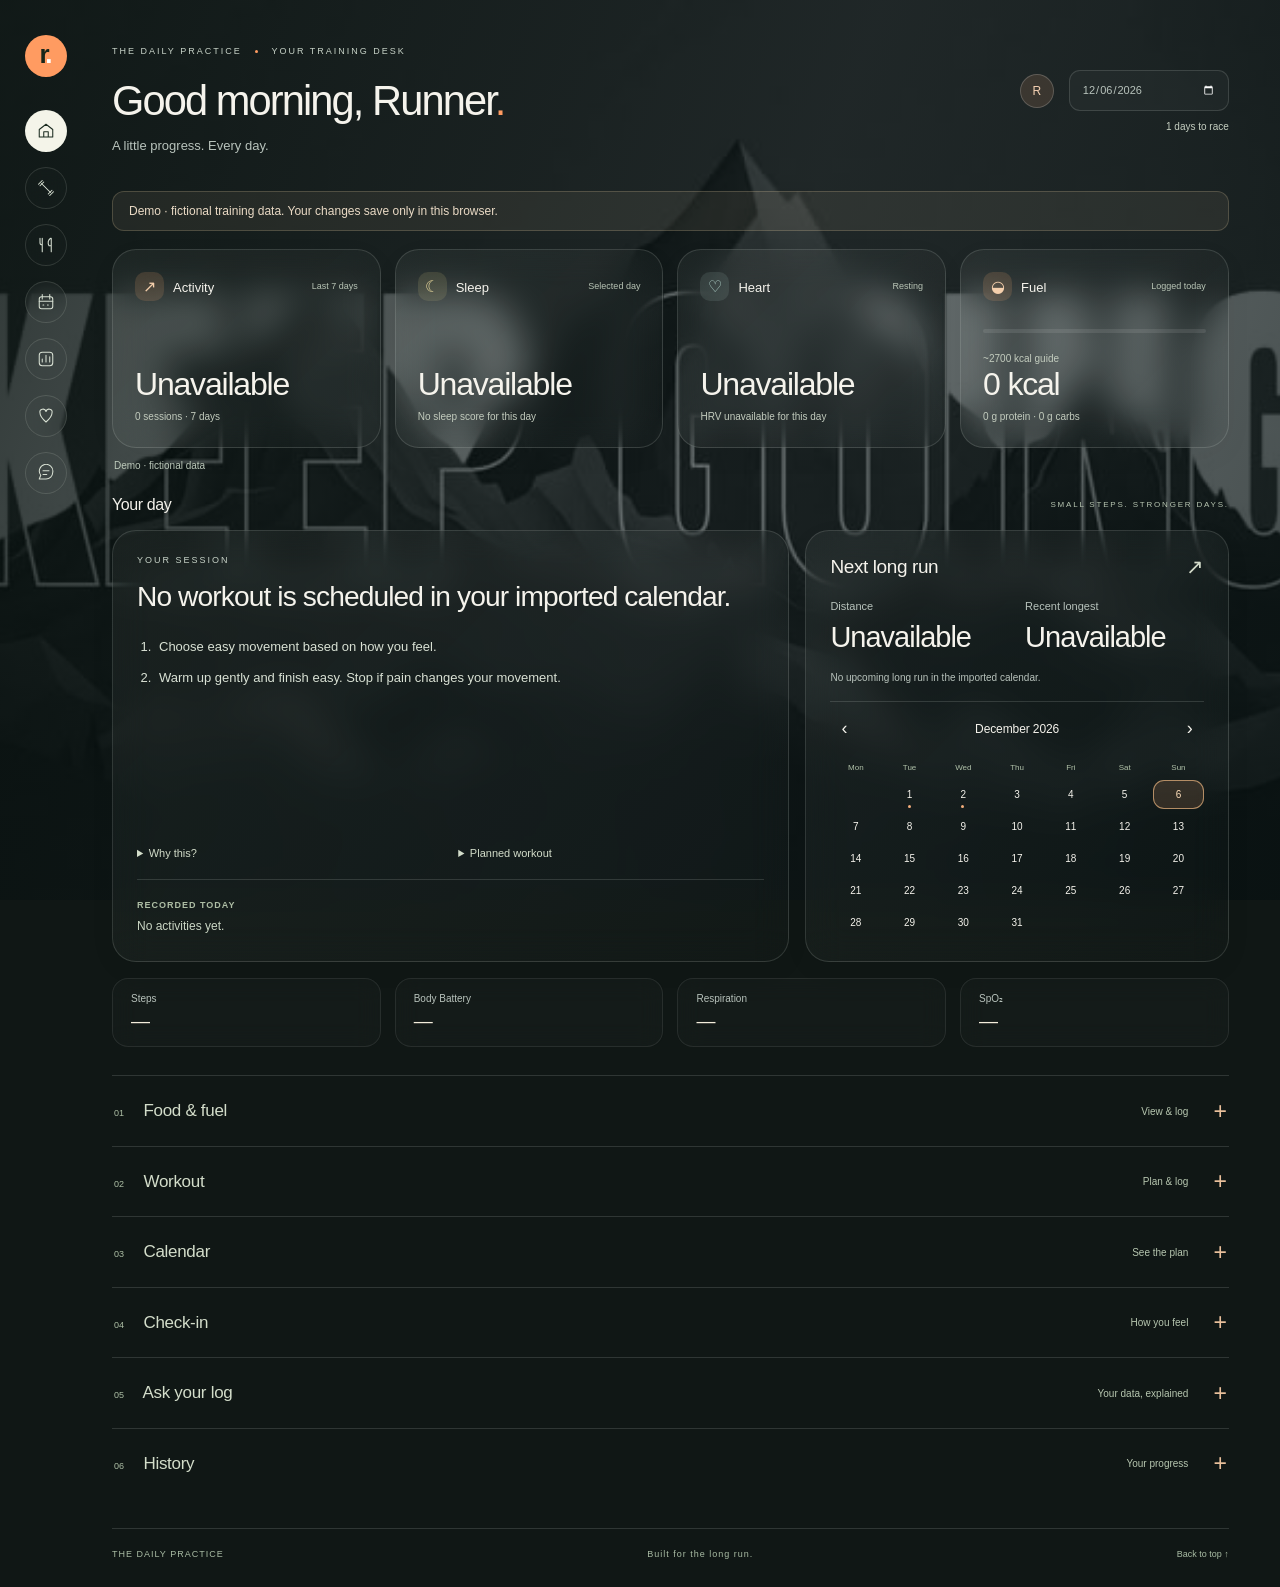
==== site/index.html @ 61046263 "Build a simple training desk with local data and a public demo" ====
<!doctype html><html lang="en"><head><meta charset="utf-8"><meta name="viewport" content="width=device-width,initial-scale=1"><meta name="theme-color" content="#14221d"><title>The Daily Practice · Training desk</title><style>:root{color-scheme:dark;font:14px -apple-system,BlinkMacSystemFont,'Segoe UI',sans-serif;color:#f5f3ec;background:#101715;--muted:#b8c3bc;--line:#ecf6ee24;--accent:#ff9b61;--green:#b2c8ab;--glass:#c7d6cb0c}*{box-sizing:border-box}html{scroll-behavior:smooth;scroll-padding-top:30px}body{margin:0;isolation:isolate}body:before{content:'';position:fixed;inset:0;z-index:-1;background:linear-gradient(110deg,#081210d9,#0d191a9c 55%,#071212c2),url('[data-uri]') center/cover no-repeat;pointer-events:none}main{max-width:none;min-height:100vh;padding:0 clamp(22px,4vw,72px) 28px 112px}h1,h2,h3,p{margin-top:0}h1,h2,h3{font-weight:500}h1{font-size:clamp(28px,3.25vw,48px);letter-spacing:-1.9px;margin-bottom:12px;line-height:1.1}h1 span,.history-heading h2 span{color:var(--accent)}h2{font-size:19px;letter-spacing:-.4px;margin-bottom:20px}h3{font-size:14px;letter-spacing:-.1px;margin-bottom:14px}p{line-height:1.6}a{color:inherit;text-decoration:none}button,input,select,textarea{font:inherit;color:inherit;border:1px solid var(--line);background:#d9e3df09;border-radius:11px;padding:11px 12px}button{cursor:pointer;transition:background .15s,border .15s;white-space:nowrap}button:hover{background:#ffffff16;border-color:#ffffff50}button:disabled{opacity:.5;cursor:default}input,select,textarea{width:100%;min-width:0;margin-top:7px}input[type=date]{min-width:142px}select option{background:#25302c}textarea{resize:vertical;min-height:70px}label{display:block;font-size:11px;color:var(--muted);line-height:1.35}input:focus-visible,button:focus-visible,select:focus-visible,textarea:focus-visible,a:focus-visible,summary:focus-visible{outline:2px solid var(--accent);outline-offset:4px}input[type=checkbox]{width:16px;margin:0;accent-color:var(--accent)}.primary{background:var(--accent);border-color:var(--accent);color:#202820;font-size:12px;font-weight:600}.primary:hover{background:#ffb17e;border-color:#ffb17e}.kicker{font-size:9px;letter-spacing:2px;color:#c7d2c7}.tiny-dot{display:inline-block;width:3px;height:3px;background:var(--accent);vertical-align:middle;margin:0 9px;border-radius:50%}.note,.muted,.source-note,.inline-note,.empty-lines{font-size:12px;color:var(--muted);line-height:1.65}.source-note,.form-hint{font-size:10px}.label{font-size:11px;color:var(--muted)}.badge{display:inline-block;border:1px solid var(--line);font-size:9px;border-radius:20px;padding:3px 8px;margin-left:7px;color:#c5d0c4}.quiet-icon{color:#d3dbca;font-size:21px;font-weight:300}.panel-head{display:flex;align-items:center;justify-content:space-between;gap:20px;margin-bottom:18px}.panel-head h2{margin:0}.deskhead{display:flex;justify-content:space-between;gap:32px;padding:46px 0 34px;align-items:center}.deskhead h1{margin-top:22px}.deskhead p{font-size:13px;color:var(--muted);margin-bottom:0}.day-controls{display:grid;grid-template-columns:34px 160px;gap:10px 15px;align-items:center}.profile-dot{display:grid;place-items:center;width:34px;height:34px;border:1px solid #ffffff30;border-radius:50%;background:#ffad7722;font-size:12px;color:#f4d0b2}.day-controls label{font-size:0}.day-controls input{margin:0;background:#ffffff07;font-size:11px}.race-tag{grid-column:1/-1;text-align:right;font-size:10px;color:#c5cec0}.desk-nav{position:fixed;left:20px;top:35px;width:52px;display:flex;flex-direction:column;align-items:center;gap:15px;z-index:5}.desk-nav>a{position:relative;display:grid;place-items:center;width:42px;height:42px;border:1px solid #ecf2e822;border-radius:50%;color:#d8e0d3;background:#ffffff03;backdrop-filter:blur(12px)}.desk-nav svg{width:18px;height:18px;fill:none;stroke:currentColor;stroke-width:1.4;stroke-linecap:round;stroke-linejoin:round}.desk-nav .brand{font-size:26px;font-weight:650;border:0;background:var(--accent);color:#17261a;margin-bottom:18px;letter-spacing:-3px;padding-right:3px;display:block;text-align:center;line-height:39px}.brand span{color:#17261a}.desk-nav>a.active,.desk-nav>a:hover{background:#f4f4e9;color:#1b2b20}.desk-nav>a>span{display:none;position:absolute;left:54px;background:#28392f;padding:8px 12px;border:1px solid var(--line);border-radius:8px;white-space:nowrap;color:white;font-size:11px;letter-spacing:0}.desk-nav>a:hover>span,.desk-nav>a:focus-visible>span{display:block}.desk-nav .brand span{display:inline;position:static;padding:0;border:0;background:none;font-size:inherit;letter-spacing:inherit}.panel,.card,.overview-card{border:1px solid var(--line);background:linear-gradient(135deg,#dce7dc0e,#d2e4d703);border-radius:24px;padding:24px;backdrop-filter:blur(18px);min-width:0;box-shadow:0 8px 32px #00000008}.overview{display:grid;grid-template-columns:repeat(4,minmax(0,1fr));gap:14px}.overview-card{min-height:191px;display:flex;flex-direction:column;padding:22px}.overview-top{display:flex;align-items:center;justify-content:space-between;gap:8px}.overview-top strong{font-weight:500;font-size:13px}.overview-top small{font-size:9px;color:#b8c4b5}.overview-icon{display:inline-grid;place-items:center;width:29px;height:29px;margin-right:9px;border-radius:10px;color:#f5cfac;background:#ffaf7526;font-size:16px}.overview-card:nth-child(2) .overview-icon{background:#d8c98625;color:#e9d99d}.overview-card:nth-child(3) .overview-icon{background:#abc9c322;color:#b7dad2}.spark{display:block;width:100%;height:30px;margin:15px 0 8px}.spark line{stroke:#ffffff10}.spark path{stroke:var(--accent);stroke-width:2;fill:none}.overview-card:nth-child(2) .spark path{stroke:#e4ce8f}.overview-card:nth-child(3) .spark path{stroke:#bdd4ba}.overview-value{font-size:32px;font-weight:400;letter-spacing:-1.2px;margin-top:auto}.overview-note{font-size:10px;color:#c3ccbe;margin-top:6px;line-height:1.55}.fuel-line{height:4px;margin:28px 0 12px;border-radius:5px;background:#ffffff18;overflow:hidden}.fuel-line span{display:block;height:100%;max-width:100%;background:var(--accent)}.statusline{font-size:10px;color:#bdcabb;padding:12px 2px 8px;min-height:32px}.mode-banner{padding:12px 16px;background:#f3d6ac13;border:1px solid #f3d6ac33;border-radius:12px;margin-bottom:18px;font-size:12px;color:#eadac5}.section-heading{display:flex;align-items:center;justify-content:space-between;gap:20px;margin:16px 0}.section-heading h2{margin:0;font-size:16px}.section-heading>span{font-size:8px;letter-spacing:1.8px;color:#b7c5b1}.todaycols{display:grid;grid-template-columns:minmax(0,1.6fr) minmax(290px,1fr);gap:16px}.advice-panel{display:flex;flex-direction:column}.advice{font-size:clamp(23px,2.2vw,33px);letter-spacing:-.9px;line-height:1.2;margin:15px 0}.advice-panel ol{padding-left:18px;font-size:13px;line-height:1.8;color:#d9e1d4;margin:0 0 16px}.advice-panel li{padding-left:4px;margin:7px 0}.advice-links{display:flex;flex-wrap:wrap;gap:15px;margin-top:auto;padding-top:5px}.advice-links details{flex:1;min-width:170px}.evidence{border-left:2px solid #d5b59460;padding-left:13px;color:#c2d0c2;font-size:12px;line-height:1.7;margin:12px 0}.recorded-session{border-top:1px solid var(--line);padding-top:14px;margin-top:18px;font-size:12px;line-height:1.8;color:#cbd7c5}.recorded-session strong{font-size:9px;letter-spacing:1px;text-transform:uppercase;color:#aebea5}.checkgrid{display:grid;grid-template-columns:1fr 1fr;gap:16px}.checkgrid .metric{font-size:29px;margin:8px 0}.metric{font-size:32px;font-weight:400;letter-spacing:-1px;line-height:1.15;margin:16px 0 9px}.calendar-panel #recoveryDate{font-size:10px;margin:8px 0 15px}.mini-calendar{border-top:1px solid var(--line);padding-top:12px}.cal-month{display:flex;align-items:center;justify-content:space-between;gap:15px;margin-bottom:15px}.cal-month h2,.cal-month h3{margin:0}.cal-month button{padding:3px 10px;font-size:18px;border-color:transparent;background:none}.monthgrid{display:grid;grid-template-columns:repeat(7,minmax(0,1fr));gap:5px}.calendarlabel{text-align:center;color:#b0c1a9;font-size:9px;padding:5px 0}.daycell{min-height:72px;padding:8px 5px;font-size:12px;text-align:left;border-radius:11px;background:#ffffff03;border-color:#ffffff10;white-space:normal;position:relative}.daycell small{display:block;font-size:9px;color:#bbc9b4;margin-top:7px}.daycell.hasrun:after{content:'';position:absolute;bottom:4px;left:calc(50% - 2px);width:4px;height:4px;border-radius:50%;background:#f4ae7c}.daycell.active{background:#ffaf7525;border-color:#f5bd85aa;color:#ffe0bc}.mini-calendar .monthgrid{gap:3px}.mini-calendar .daycell{min-height:29px;font-size:10px;padding:6px 2px;text-align:center;border:0;background:transparent}.mini-calendar .daycell.active{border:1px solid #f5bd85aa;background:#ffaf7525;padding:5px 1px}.mini-calendar .daycell small{display:none}.mini-calendar .daycell.hasrun:after{bottom:1px;width:3px;height:3px}.mini-calendar h3{font-size:12px}.mini-calendar .calendarlabel{font-size:8px}.signal-strip{display:grid;grid-template-columns:repeat(4,minmax(0,1fr));gap:14px;margin:16px 0 28px}.signal-item{border:1px solid #ffffff15;border-radius:16px;padding:14px 18px;background:#dce9d605;backdrop-filter:blur(12px);font-size:10px;color:var(--muted)}.signal-item strong{display:block;font-size:19px;font-weight:400;letter-spacing:-.3px;margin-top:6px;color:#f4eddc}.workspace-drawer{margin-top:0;border-top:1px solid var(--line);scroll-margin-top:20px}.workspace-drawer>summary{display:flex;align-items:center;justify-content:space-between;gap:20px;list-style:none;padding:22px 2px;font-size:17px;letter-spacing:-.3px}.workspace-drawer>summary::-webkit-details-marker{display:none}.workspace-drawer>summary small{font-size:9px;color:#aec0a6;margin-right:15px;letter-spacing:0}.drawer-action{font-size:10px;color:#b7c7b0;letter-spacing:0;display:flex;align-items:center;gap:25px}.drawer-action b{font-weight:300;font-size:23px;line-height:1;color:#e9c09b}.workspace-drawer[open]>summary .drawer-action b{font-size:0}.workspace-drawer[open]>summary .drawer-action b:after{content:'−';font-size:23px}.columns{display:grid;grid-template-columns:1fr 1fr;gap:16px;margin:0 0 24px}.formgrid{display:grid;grid-template-columns:repeat(3,minmax(0,1fr));gap:15px}.wide{grid-column:1/-1}.form-hint{margin:0}.checkbox-label{display:flex;align-items:center;gap:10px;font-size:12px}.meal-totals{display:flex;gap:30px;margin:0 0 20px}.meal-totals strong{display:block;font-size:26px;font-weight:400;letter-spacing:-.6px;margin-top:8px;color:#f3d5b6}.inline-note{font-size:11px;padding:12px 0;border-bottom:1px solid var(--line);margin-bottom:14px}.meal-group-label{font-size:10px;letter-spacing:1px;text-transform:uppercase;color:#cfb693;margin:22px 0 4px}.record{padding:13px 0;border-bottom:1px solid #ffffff12;line-height:1.65;font-size:12px}.record strong{font-weight:500}.record .muted{font-size:11px}.record .mini{opacity:.7}.record:hover .mini{opacity:1}.mini{font-size:10px;padding:4px 8px;margin-top:5px;margin-right:5px;background:transparent;border-color:#ffffff20}.record p{margin:5px 0 0}.timer-row{display:flex;align-items:center;gap:8px;margin-bottom:22px}.timer{font-variant-numeric:tabular-nums;font-size:33px;letter-spacing:-.6px;margin-right:auto}.timer-row button{font-size:11px;padding:8px 12px}.ask-form{display:flex;gap:14px;align-items:end}.ask-form label{flex:1}.answer{font-size:13px;line-height:1.8;color:#d9e3d4;white-space:pre-line;margin:20px 0;padding:18px 0;border-top:1px solid var(--line)}details{margin:16px 0 0}summary{cursor:pointer;font-size:11px;line-height:1.5;color:#d3ddca}.empty-lines{padding:14px 0}.history-heading{display:flex;justify-content:space-between;align-items:end;margin:5px 0 20px}.history-heading h2{font-size:40px;letter-spacing:-1.4px;margin:12px 0}.history-heading .note{font-size:10px}.notice{font-size:10px;color:#c7cfbd;margin:0 0 12px!important}.filters{display:flex;flex-wrap:wrap;gap:14px;align-items:end;margin:15px 0 20px}.filters label{width:148px}.filters #sport{min-width:150px}.filters button{font-size:11px}.filter-shortcuts{display:flex;gap:5px;margin-left:auto;align-self:end}.filter-shortcuts button{font-size:10px;padding:10px 12px}.filter-shortcuts button.active{background:#f0e7cd1e;border-color:#e0d4b9aa}.grid{display:grid;grid-template-columns:repeat(4,minmax(0,1fr));gap:14px;margin:0 0 16px}.card{padding:22px}.card .muted{font-size:10px}.grid[aria-label="Training totals"] .label{font-size:9px;letter-spacing:1.5px;text-transform:uppercase}.grid[aria-label="Training totals"] .metric{font-size:36px}.records-grid{margin:18px 0 28px}.records-grid .metric{font-size:29px;color:#f1d4b5}.records-grid .label{font-size:10px}.monthly-panel{padding:27px;margin:16px 0}.monthly-panel .panel-head{margin-bottom:0}.monthly-visual{position:relative;display:flex;align-items:flex-end;gap:clamp(5px,2vw,24px);height:230px;padding:18px 24px 30px 48px;border-bottom:1px solid #ffffff25;background:repeating-linear-gradient(to top,transparent 0,transparent 49px,#ffffff0a 49px,#ffffff0a 50px);overflow-x:auto}.month-column{height:100%;position:relative;display:flex;flex:1;min-width:25px;flex-direction:column;align-items:center;justify-content:flex-end}.month-stack{width:70%;max-width:92px;min-width:18px;display:flex;flex-direction:column;justify-content:flex-end;overflow:hidden;border-radius:4px 4px 0 0;opacity:.93}.month-stack span{display:block;flex-shrink:0}.month-hours{font-size:10px;margin-bottom:8px;color:#e0e6d6}.month-name{position:absolute;bottom:-21px;color:#c0ccb4;font-size:10px}.legend{display:flex;gap:18px;flex-wrap:wrap;font-size:10px;color:#d4deca;margin:22px 0 12px}.swatch{display:inline-block;width:7px;height:7px;border-radius:2px;margin-right:6px}.monthlybar{height:7px;display:flex;min-width:90px;border-radius:3px;overflow:hidden;background:#ffffff10}.section{margin:28px 0 15px;font-size:17px}.recovery{display:grid;grid-template-columns:repeat(3,minmax(0,1fr));gap:14px}.recovery h3{font-size:12px}.recovery h3:before{content:'';display:inline-block;width:5px;height:5px;border-radius:50%;background:#f7bb8d;margin-right:8px;vertical-align:middle}.chart{width:100%;height:150px;display:block}.chart line{stroke:#e2b88d}.chart circle{fill:#efc6a1}.chart text{fill:#b3c1aa}.ticks{display:flex;justify-content:space-between;color:#afbea5;font-size:9px;gap:10px}.recovery .note{font-size:10px;margin:14px 0 0}.trend-value{font-size:27px;font-weight:400;letter-spacing:-.5px;margin-bottom:3px;color:#f3e4d0}.load-value{font-size:27px;letter-spacing:-.5px;margin-bottom:5px;color:#f2d1ae}.load-card{grid-column:span 2}.load-card .chart{height:170px}.scroll{overflow:auto;max-height:440px;scrollbar-color:#a7bda33c transparent}table{border-collapse:collapse;width:100%;white-space:nowrap;font-size:11px;font-variant-numeric:tabular-nums}th,td{text-align:left;border-bottom:1px solid #ffffff14;padding:14px 12px;color:#dce5d6}th{position:sticky;top:0;background:#26382bdd;backdrop-filter:blur(14px);color:#aebbab;font-size:10px;font-weight:400}td.num{text-align:right}.empty{padding:32px 8px;color:#c0ceba;font-size:11px}.table-details{border:1px solid var(--line);border-radius:18px;padding:16px 20px;margin:16px 0;background:#ffffff03;backdrop-filter:blur(12px)}.table-details>summary{font-size:13px}.table-details .scroll{margin-top:15px}.method-note,.method-note footer{font-size:10px;color:var(--muted);line-height:1.8}.availability-grid{display:grid;grid-template-columns:repeat(3,minmax(0,1fr));gap:8px;margin-top:15px}.availability-grid>div{padding:12px;border:1px solid #ffffff12;border-radius:10px;color:var(--muted);font-size:10px}.availability-grid strong{display:block;color:#e0e6d8;font-weight:400;margin-top:4px}.desk-footer{display:flex;justify-content:space-between;align-items:center;gap:20px;margin-top:30px;padding-top:20px;border-top:1px solid var(--line);font-size:9px;letter-spacing:1px;color:#a9bca4}.desk-footer a{letter-spacing:0}.page-note{font-size:10px;color:var(--muted);margin:14px 0}.progress{height:5px;background:#ffffff15;border-radius:5px;overflow:hidden}.progress span{display:block;background:var(--accent);height:100%}
@media(min-width:1700px){main{padding-left:140px;padding-right:5vw}.desk-nav{left:36px}.overview-card{min-height:210px}.deskhead{padding-top:54px;padding-bottom:40px}}
@media(max-width:1100px){main{padding:0 24px 28px 90px}.desk-nav{left:12px}.deskhead{padding-top:34px}.overview{gap:10px}.overview-card{padding:17px;min-height:180px}.overview-value{font-size:28px}.overview-icon{margin-right:5px;width:25px;height:25px}.overview-top small{font-size:8px}.todaycols{grid-template-columns:minmax(0,1.3fr) minmax(280px,1fr)}.panel{padding:22px}.grid[aria-label="Training totals"] .metric{font-size:29px}.filter-shortcuts{margin-left:0}.recovery{grid-template-columns:repeat(2,minmax(0,1fr))}.load-card{grid-column:span 2}}
@media(max-width:760px){main{padding:0 18px 100px}.deskhead{padding:30px 0 26px;gap:15px}.deskhead h1{font-size:31px;max-width:350px;letter-spacing:-1px}.kicker{font-size:8px;letter-spacing:1.2px}.day-controls{grid-template-columns:145px;gap:8px}.profile-dot{display:none}.race-tag{font-size:9px}.desk-nav{left:12px;right:12px;bottom:12px;top:auto;width:auto;flex-direction:row;gap:4px;justify-content:space-around;padding:9px;border-radius:24px;border:1px solid #ffffff35;background:#1f3329e6;backdrop-filter:blur(24px)}.desk-nav .brand{display:none}.desk-nav>a{width:35px;height:35px;border:0;background:transparent}.desk-nav svg{width:17px;height:17px}.desk-nav>a>span{display:none!important}.overview{grid-template-columns:repeat(2,minmax(0,1fr))}.overview-card{min-height:175px}.todaycols{grid-template-columns:1fr}.signal-strip{grid-template-columns:repeat(2,minmax(0,1fr));gap:9px;margin-bottom:22px}.signal-item{padding:12px 15px}.columns{grid-template-columns:1fr}.section-heading>span{display:none}.advice{font-size:27px}.calendar-panel .mini-calendar{max-width:420px;margin:auto}.mini-calendar .daycell{min-height:33px}.workspace-drawer>summary{font-size:16px}.drawer-action{font-size:9px;gap:12px}.formgrid{grid-template-columns:repeat(2,minmax(0,1fr))}.grid{grid-template-columns:repeat(2,minmax(0,1fr));gap:10px}.card{padding:19px}.filters{gap:9px}.filters label{width:calc(50% - 5px)}.filters button{flex:1}.filter-shortcuts{width:100%;gap:6px}.monthly-panel{padding:20px 15px}.monthly-visual{padding-left:8px;padding-right:8px;height:215px;gap:8px}.month-hours{font-size:9px}.recovery{grid-template-columns:1fr 1fr;gap:10px}.recovery .panel{padding:18px}.recovery .chart{height:135px}.history-heading h2{font-size:34px}.load-card .chart{height:160px}.availability-grid{grid-template-columns:repeat(2,minmax(0,1fr))}.desk-footer{font-size:8px;gap:10px;letter-spacing:.8px}.advice-links{display:block}.ask-form{gap:8px}.ask-form input{font-size:12px}.meal-totals{gap:22px}.meal-totals strong{font-size:25px}}
@media(max-width:440px){.deskhead{display:block}.day-controls{display:flex;align-items:center;margin-top:20px;gap:15px}.day-controls label{width:145px}.race-tag{text-align:left}.deskhead h1{max-width:none;font-size:32px}.overview-note{font-size:9px}.overview-top strong{font-size:12px}.overview-value{font-size:27px}.overview-icon{width:24px;height:24px;font-size:14px}.panel{padding:20px}.metric{font-size:27px}.grid[aria-label="Training totals"] .metric{font-size:28px}.records-grid .metric{font-size:25px}.recovery{grid-template-columns:1fr}.load-card{grid-column:auto}.drawer-action{font-size:0}.drawer-action b{font-size:23px}.section-heading h2{font-size:16px}.desk-footer>span:nth-child(2){display:none}}
@media(prefers-reduced-motion:reduce){html{scroll-behavior:auto}button{transition:none}}
</style></head><body><main>
<nav class="desk-nav" aria-label="Training desk">
  <a class="brand" href="#top" aria-label="Training desk home">r<span>.</span></a>
  <a href="#today" class="active" title="Today" aria-label="Today"><svg viewBox="0 0 24 24"><path d="m3 10 9-7 9 7v10H3zM9 20v-7h6v7"/></svg><span>Today</span></a>
  <a href="#workout" title="Workout" aria-label="Workout"><svg viewBox="0 0 24 24"><path d="m4 9 5-5m6 16 5-5M2 7l5-5m10 20 5-5M6 6l12 12"/></svg><span>Workout</span></a>
  <a href="#food" title="Food" aria-label="Food"><svg viewBox="0 0 24 24"><path d="M4 3v6q0 3 3 3V3m0 9v9M18 3q-5 4-2 10h3V3m0 10v8"/></svg><span>Food</span></a>
  <a href="#calendar" title="Calendar" aria-label="Calendar"><svg viewBox="0 0 24 24"><rect x="3" y="5" width="18" height="16" rx="3"/><path d="M7 2v6m10-6v6M3 11h18m-13 5h1m5 0h1"/></svg><span>Calendar</span></a>
  <a href="#history" title="History" aria-label="History"><svg viewBox="0 0 24 24"><rect x="3" y="3" width="18" height="18" rx="4"/><path d="M7 16v-4m5 4V7m5 9v-7"/></svg><span>History</span></a>
  <a href="#checkin" title="Check-in" aria-label="Check-in"><svg viewBox="0 0 24 24"><path d="M20 8c0 5-8 12-8 12S4 13 4 8a4 4 0 0 1 8-2 4 4 0 0 1 8 2Z"/></svg><span>Check-in</span></a>
  <a href="#ask" title="Ask your log" aria-label="Ask your log"><svg viewBox="0 0 24 24"><path d="M21 11a9 9 0 0 1-9 9H3l2-5a9 9 0 1 1 16-4ZM8 9h8m-8 5h5"/></svg><span>Ask your log</span></a>
</nav>
<header class="deskhead" id="top">
  <div><div class="kicker">THE DAILY PRACTICE <span class="tiny-dot"></span> YOUR TRAINING DESK</div><h1 id="greeting">Your daily practice<span>.</span></h1><p>A little progress. Every day.</p></div>
  <div class="day-controls"><span class="profile-dot" aria-hidden="true">R</span><label>Date<input type="date" id="coachDate"></label><span id="coachNotice" class="race-tag"></span></div>
</header>
<div class="mode-banner" id="modeBanner" hidden></div>
<section class="overview" id="overview" aria-label="Your day at a glance"></section>
<div id="connection" class="statusline" role="status"></div>
<div class="section-heading"><h2>Your day</h2><span>SMALL STEPS. STRONGER DAYS.</span></div>
<section class="todaycols" id="today">
  <article class="panel advice-panel"><div class="kicker">YOUR SESSION</div><h2 id="adviceTitle" class="advice"></h2><div id="adviceBody"></div><div class="advice-links"><details><summary>Why this?</summary><div id="adviceReasons" class="evidence"></div></details><details class="workout-detail"><summary>Planned workout</summary><div id="originalWorkout" class="note"></div></details></div><div id="todayActivity" class="recorded-session"></div></article>
  <article class="panel calendar-panel"><div class="panel-head"><h2>Next long run</h2><span class="quiet-icon">↗</span></div><div id="todayRecovery" class="checkgrid"></div><p class="note" id="recoveryDate"></p><div class="mini-calendar"><div class="cal-month"><button id="miniMonthPrev" type="button" aria-label="Previous month">‹</button><h3 id="miniMonthTitle"></h3><button id="miniMonthNext" type="button" aria-label="Next month">›</button></div><div id="miniMonthGrid" class="monthgrid"></div></div></article>
</section>
<div id="dailySignals" class="signal-strip" aria-label="Daily health signals"></div>
<details class="workspace-drawer" id="food-drawer"><summary><span><small>01</small> Food & fuel</span><span class="drawer-action">View & log <b>+</b></span></summary>
<section class="columns" id="food"><article class="panel"><div class="panel-head"><h2>On your plate</h2><span class="quiet-icon">◒</span></div><div id="foodTotals" class="meal-totals"></div><div id="nutritionTarget" class="note"></div><div id="mealGuidance" class="inline-note"></div><div id="foodLogs"></div><details><summary>Planned meals</summary><div id="plannedMeals"></div></details><details><summary>About these estimates</summary><p class="note">Food values are estimates. Oil, sauces and recipes change the total. Planned meals count only after you mark them eaten. Targets are starting guides; use recovery and morning weight trends to adjust.</p></details></article>
<article class="panel"><h2>Add food</h2><form id="mealForm" class="formgrid"><label class="wide">Food<select id="foodPreset"><option value="custom">Custom food</option><option value="rice">Cooked rice</option><option value="breast">Chicken breast</option><option value="thigh">Chicken thigh</option><option value="egg">Boiled egg</option><option value="milk">Milk</option><option value="banana">Banana</option><option value="alienergy">Alienergy coconut</option></select></label><label class="wide">Name<input name="food" id="foodName" required maxlength="200" placeholder="What did you eat?"></label><label>Meal<select name="meal"><option>Breakfast</option><option>Lunch</option><option>Dinner</option><option>Snack</option><option>Run fuel</option></select></label><label>Status<select name="status"><option value="eaten">Eaten</option><option value="planned">Planned</option></select></label><label>Amount<input name="quantity" id="foodQuantity" type="number" min="0" step="0.1"></label><label>Unit<input name="unit" id="foodUnit" placeholder="g / ml / piece"></label><label>Calories<input name="kcal" id="foodKcal" required type="number" min="0" step="0.1"></label><label>Protein · g<input name="protein" id="foodProtein" required type="number" min="0" step="0.1"></label><label>Carbs · g<input name="carbs" id="foodCarbs" required type="number" min="0" step="0.1"></label><label class="wide">Notes<textarea name="notes" id="foodNotes" placeholder="Optional"></textarea></label><p class="note wide form-hint">Nutrition values are for the whole portion.</p><button class="primary wide" type="submit">Add to my day ↗</button></form></article></section></details>
<details class="workspace-drawer" id="workout-drawer"><summary><span><small>02</small> Workout</span><span class="drawer-action">Plan & log <b>+</b></span></summary>
<section class="columns" id="workout"><article class="panel"><h2>Your session</h2><div id="workoutSteps"></div><details><summary>Strength library</summary><div id="strengthLibrary"></div><p class="note">Keep 2–3 reps in reserve. Avoid hard leg sets before a long run.</p></details></article><article class="panel"><div class="panel-head"><h2>Workout log</h2><span class="badge">Manual</span></div><div class="timer-row"><div id="timer" class="timer">00:00</div><button id="timerStart" type="button">Start</button><button id="timerStop" type="button">Stop</button><button id="timerReset" type="button">Reset</button></div><form id="workoutForm" class="formgrid"><label class="wide">Exercise<input name="exercise" required placeholder="Push-ups, squats, mobility…" maxlength="200"></label><label>Sets<input name="sets" type="number" min="0" step="1"></label><label>Reps<input name="reps" type="number" min="0" step="1"></label><label>Minutes<input name="minutes" id="workoutMinutes" type="number" min="0" step="0.1"></label><label class="wide">Notes<textarea name="notes" placeholder="How did it feel?"></textarea></label><button class="primary wide" type="submit">Save workout ↗</button></form><div id="workoutLogs"></div><p class="note form-hint">Manual sessions stay separate from Garmin totals.</p></article></section></details>
<details class="workspace-drawer" id="calendar-drawer"><summary><span><small>03</small> Calendar</span><span class="drawer-action">See the plan <b>+</b></span></summary>
<section class="columns" id="calendar"><article class="panel"><div class="cal-month"><button type="button" id="monthPrev" aria-label="Previous month">‹</button><h2 id="monthTitle"></h2><button type="button" id="monthNext" aria-label="Next month">›</button></div><div class="monthgrid" id="monthGrid"></div></article><article class="panel"><h2>Coming up</h2><div id="upcoming"></div><details><summary>Plan sources</summary><p class="note">Your calendar overrides take priority over the workbook. Review future distances against your recent training.</p><div id="sourceList" class="source-note"></div></details></article></section></details>
<details class="workspace-drawer" id="checkin-drawer"><summary><span><small>04</small> Check-in</span><span class="drawer-action">How you feel <b>+</b></span></summary>
<section class="columns" id="checkin"><article class="panel"><h2>How are you?</h2><form id="checkinForm" class="formgrid"><label>Weight · kg<input name="kg" type="number" step="0.01" min="20" max="350"></label><label>Time<select name="timing"><option value="morning">Morning</option><option value="evening">Evening</option></select></label><label>Fatigue · 0–5<input name="fatigue" type="number" min="0" max="5" step="1"></label><label>Soreness · 0–5<input name="soreness" type="number" min="0" max="5" step="1"></label><label class="wide checkbox-label"><input name="pain" type="checkbox">Pain affects my stride or technique</label><label class="wide">Notes<textarea name="notes" placeholder="Energy, appetite, any niggles…"></textarea></label><button type="submit" class="primary wide">Save check-in ↗</button></form></article><article class="panel"><h2>Weight & wellbeing</h2><p class="note">Compare morning weights with morning weights.</p><div id="checkinLogs"></div></article></section></details>
<details class="workspace-drawer" id="ask-drawer"><summary><span><small>05</small> Ask your log</span><span class="drawer-action">Your data, explained <b>+</b></span></summary>
<section id="ask" class="panel"><h2>A little clarity.</h2><form id="askForm" class="ask-form"><label>Your question<input id="question" required placeholder="What should I do today?"></label><button class="primary" type="submit">Ask ↗</button></form><div id="answer" class="answer" aria-live="polite">Ask about your session, food or recovery.</div><p class="note form-hint">Local rules, using your recorded data.</p></section></details>

<details class="workspace-drawer history-drawer" id="history"><summary><span><small>06</small> History</span><span class="drawer-action">Your progress <b>+</b></span></summary><div class="history-heading"><div><div class="kicker">THE BIGGER PICTURE</div><h2>Activities<span>.</span></h2><div id="coverage" class="note"></div></div></div><div id="syncNotice" class="notice" role="status"></div>
<div class="filters"><label>From<input id="from" type="date"></label><label>Through<input id="through" type="date"></label><label>Sport<select id="sport"><option value="all">All sports</option></select></label><div class="filter-shortcuts"><button type="button" data-period="7">7 days</button><button type="button" data-period="28">28 days</button><button type="button" id="reset" class="active">All time</button></div></div>
<section class="grid" aria-label="Training totals"><article class="card"><div class="label">Activities</div><div class="metric" id="sessions"></div><div class="muted" id="periodLabel"></div></article><article class="card"><div class="label">Distance</div><div class="metric" id="totalDistance"></div><div class="muted">All selected sports</div></article><article class="card"><div class="label">Training time</div><div class="metric" id="hours"></div><div class="muted">Timer duration</div></article><article class="card"><div class="label">Climbing</div><div class="metric" id="totalClimb"></div><div class="muted">Elevation gained</div></article></section>
<section class="panel monthly-panel"><div class="panel-head"><h2>Hours per month, by sport</h2><span class="kicker">STACKED</span></div><div id="monthlyVisual" class="monthly-visual" aria-label="Monthly training hours"></div><div id="legend" class="legend"></div><details><summary>Numbers</summary><div class="scroll"><table id="monthly"></table></div></details></section>
<section class="grid records-grid" aria-label="Personal training records"><article class="card"><div class="label">Longest run</div><div class="metric" id="longRun"></div><div class="muted" id="longRunNote"></div></article><article class="card"><div class="label">Longest ride</div><div class="metric" id="longBike"></div><div class="muted" id="longBikeNote"></div></article><article class="card"><div class="label">Longest session</div><div class="metric" id="longTime"></div><div class="muted" id="longTimeNote"></div></article><article class="card"><div class="label">Biggest day</div><div class="metric" id="longDay"></div><div class="muted" id="longDayNote"></div></article></section>
<details class="table-details"><summary>Weekly totals & sport breakdown</summary><div class="signal-strip"><div class="signal-item">Running<strong id="runKm"></strong><span id="runPace"></span></div><div class="signal-item">Cycling<strong id="bikeKm"></strong><span id="bikeSpeed"></span></div></div><div class="scroll"><table><thead><tr><th>Week of</th><th>Hours</th><th>Run km</th><th>Bike km</th><th>Sessions</th></tr></thead><tbody id="weekly"></tbody></table></div></details>
<div class="section-heading"><h2>Recovery & load</h2><span>YOUR RHYTHM, OVER TIME</span></div>
<div class="recovery">
<section class="panel load-card"><div class="panel-head"><h3>Training load</h3><span class="badge">7 days</span></div><div id="loadValue" class="load-value"></div><div id="loadChart"></div><p id="loadSummary" class="note"></p><details><summary>How it works</summary><p class="note">Sum of Garmin’s per-activity training load over a rolling seven days, across the selected sports. This is a simple sum, not Garmin’s weighted acute-load algorithm. Gaps or activities without load are shown as incomplete. Early windows may have partial coverage.</p><p class="note" id="readiness"></p></details></section>
<section class="panel"><h3>Sleep</h3><div class="trend-value" id="sleepAvg"></div><div id="sleepChart"></div><p id="sleepSummary" class="note"></p><span id="sleepCount" hidden></span></section>
<section class="panel"><h3>HRV</h3><div class="trend-value" id="hrvValue"></div><div id="hrvChart"></div><p id="hrvSummary" class="note"></p></section>
<section class="panel"><h3>Resting heart rate</h3><div class="trend-value" id="rhrValue"></div><div id="rhrChart"></div><p id="rhrSummary" class="note"></p></section>
<section class="panel"><h3>Body Battery</h3><div class="trend-value" id="bbValue"></div><div id="bbChart"></div><p class="note">Daily peak · /100</p></section>
<section class="panel"><h3>Stress</h3><div class="trend-value" id="stressValue"></div><div id="stressChart"></div><p class="note">Daily average · /100</p></section>
</div>
<details class="table-details"><summary>More health signals</summary><div id="healthSignals" class="availability-grid"></div></details>
<details class="table-details"><summary>Every activity</summary><div class="scroll"><table><thead><tr><th>Date</th><th>Sport</th><th>Distance</th><th>Time</th><th>Pace / speed</th><th>Avg HR</th><th>Max HR</th><th>Climb</th><th>Aerobic / anaerobic</th><th>Garmin kcal</th><th>Load</th></tr></thead><tbody id="activityRows"></tbody></table></div></details>
<details class="table-details"><summary>Daily recovery</summary><div class="scroll"><table><thead><tr><th>Date</th><th>Sleep</th><th>Score</th><th>HRV</th><th>HRV 7-day</th><th>Status</th><th>Resting HR</th><th>Battery peak</th><th>Stress</th></tr></thead><tbody id="healthRows"></tbody></table></div></details>
<details class="table-details"><summary>Available data & sync details</summary><div id="availableData" class="availability-grid"></div><div id="issues" class="note"></div><p class="note">Missing readings stay unavailable. Sleep excludes naps. Calories and fitness metrics are watch estimates. Multisport child legs are excluded to avoid double counting.</p></details>
</details><footer class="desk-footer"><span>THE DAILY PRACTICE</span><span>Built for the long run.</span><a href="#top">Back to top ↑</a></footer></main><script id="training-data" type="application/json">{"start": "2026-06-02", "end": "2026-10-29", "syncedAt": "2026-10-29", "activities": [{"startTimeLocal": "2026-06-02 18:00:00", "activityType": "running", "distance": 6119.261894291952, "duration": 2295.378107114968, "movingDuration": 2295.378107114968, "elapsedDuration": 2355.378107114968, "averageHR": 150, "maxHR": 170, "calories": 428.3483326004366, "aerobicTrainingEffect": 2.9, "anaerobicTrainingEffect": 1.2, "elevationGain": 109.36506436836092, "activityTrainingLoad": 116.15954725032907, "vO2MaxValue": null, "avgPower": 240, "averageRunningCadenceInStepsPerMinute": 168}, {"startTimeLocal": "2026-06-03 18:00:00", "activityType": "running", "distance": 6992.874966653006, "duration": 2794.015824770753, "movingDuration": 2794.015824770753, "elapsedDuration": 2854.015824770753, "averageHR": 137, "maxHR": 166, "calories": 489.50124766571037, "aerobicTrainingEffect": 3.9, "anaerobicTrainingEffect": 1.1, "elevationGain": 176.50941096153636, "activityTrainingLoad": 86.26064034308128, "vO2MaxValue": null, "avgPower": 240, "averageRunningCadenceInStepsPerMinute": 168}, {"startTimeLocal": "2026-06-05 18:00:00", "activityType": "cycling", "distance": 17242.445815058658, "duration": 2857.1142481680404, "movingDuration": 2857.1142481680404, "elapsedDuration": 2917.1142481680404, "averageHR": 146, "maxHR": 180, "calories": 431.06114537646647, "aerobicTrainingEffect": 3.6, "anaerobicTrainingEffect": 1.1, "elevationGain": 69.1238652031197, "activityTrainingLoad": 101.70903276719812, "vO2MaxValue": null, "avgPower": 150, "averageRunningCadenceInStepsPerMinute": null}, {"startTimeLocal": "2026-06-06 18:00:00", "activityType": "running", "distance": 12715.785070483771, "duration": 4761.635976560877, "movingDuration": 4761.635976560877, "elapsedDuration": 4821.635976560877, "averageHR": 136, "maxHR": 172, "calories": 890.104954933864, "aerobicTrainingEffect": 3.8, "anaerobicTrainingEffect": 1.6, "elevationGain": 68.4616444473589, "activityTrainingLoad": 122.5649377177496, "vO2MaxValue": null, "avgPower": 240, "averageRunningCadenceInStepsPerMinute": 168}, {"startTimeLocal": "2026-06-09 18:00:00", "activityType": "running", "distance": 8030.076120315156, "duration": 3022.750982885244, "movingDuration": 3022.750982885244, "elapsedDuration": 3082.750982885244, "averageHR": 153, "maxHR": 177, "calories": 562.1053284220609, "aerobicTrainingEffect": 2.3, "anaerobicTrainingEffect": 0.8, "elevationGain": 32.658730973341555, "activityTrainingLoad": 144.10807238923894, "vO2MaxValue": null, "avgPower": 240, "averageRunningCadenceInStepsPerMinute": 168}, {"startTimeLocal": "2026-06-10 18:00:00", "activityType": "running", "distance": 6761.891600296888, "duration": 2504.8149889711085, "movingDuration": 2504.8149889711085, "elapsedDuration": 2564.8149889711085, "averageHR": 144, "maxHR": 170, "calories": 473.33241202078216, "aerobicTrainingEffect": 3.8, "anaerobicTrainingEffect": 0.6, "elevationGain": 146.38849741653516, "activityTrainingLoad": 120.15903947343668, "vO2MaxValue": null, "avgPower": 240, "averageRunningCadenceInStepsPerMinute": 168}, {"startTimeLocal": "2026-06-12 18:00:00", "activityType": "cycling", "distance": 27408.833733052477, "duration": 5074.011805512078, "movingDuration": 5074.011805512078, "elapsedDuration": 5134.011805512078, "averageHR": 133, "maxHR": 176, "calories": 685.220843326312, "aerobicTrainingEffect": 2.4, "anaerobicTrainingEffect": 0.6, "elevationGain": 137.72149644529526, "activityTrainingLoad": 118.70831900262223, "vO2MaxValue": null, "avgPower": 150, "averageRunningCadenceInStepsPerMinute": null}, {"startTimeLocal": "2026-06-13 18:00:00", "activityType": "running", "distance": 15537.186508370489, "duration": 5842.681058659229, "movingDuration": 5842.681058659229, "elapsedDuration": 5902.681058659229, "averageHR": 135, "maxHR": 171, "calories": 1087.6030555859343, "aerobicTrainingEffect": 3.4, "anaerobicTrainingEffect": 1.6, "elevationGain": 153.85106203359052, "activityTrainingLoad": 111.88816396096323, "vO2MaxValue": null, "avgPower": 240, "averageRunningCadenceInStepsPerMinute": 168}, {"startTimeLocal": "2026-06-16 18:00:00", "activityType": "running", "distance": 5924.859125288473, "duration": 2323.038426342687, "movingDuration": 2323.038426342687, "elapsedDuration": 2383.038426342687, "averageHR": 154, "maxHR": 171, "calories": 414.7401387701931, "aerobicTrainingEffect": 3.5, "anaerobicTrainingEffect": 1.0, "elevationGain": 48.75150241864258, "activityTrainingLoad": 163.54494671053155, "vO2MaxValue": null, "avgPower": 240, "averageRunningCadenceInStepsPerMinute": 168}, {"startTimeLocal": "2026-06-17 18:00:00", "activityType": "running", "distance": 6173.401558991857, "duration": 2294.387110002268, "movingDuration": 2294.387110002268, "elapsedDuration": 2354.387110002268, "averageHR": 137, "maxHR": 171, "calories": 432.13810912943, "aerobicTrainingEffect": 3.4, "anaerobicTrainingEffect": 1.0, "elevationGain": 193.1570405416951, "activityTrainingLoad": 101.02236264009312, "vO2MaxValue": null, "avgPower": 240, "averageRunningCadenceInStepsPerMinute": 168}, {"startTimeLocal": "2026-06-19 18:00:00", "activityType": "cycling", "distance": 31974.592985927873, "duration": 6172.224294474213, "movingDuration": 6172.224294474213, "elapsedDuration": 6232.224294474213, "averageHR": 135, "maxHR": 166, "calories": 799.3648246481969, "aerobicTrainingEffect": 2.7, "anaerobicTrainingEffect": 0.5, "elevationGain": 62.909008852769254, "activityTrainingLoad": 67.25349034954164, "vO2MaxValue": null, "avgPower": 150, "averageRunningCadenceInStepsPerMinute": null}, {"startTimeLocal": "2026-06-20 18:00:00", "activityType": "running", "distance": 14498.826063689177, "duration": 5075.628700903887, "movingDuration": 5075.628700903887, "elapsedDuration": 5135.628700903887, "averageHR": 142, "maxHR": 167, "calories": 1014.9178244582424, "aerobicTrainingEffect": 2.2, "anaerobicTrainingEffect": 0.6, "elevationGain": 112.40172568565629, "activityTrainingLoad": 146.45228113918247, "vO2MaxValue": null, "avgPower": 240, "averageRunningCadenceInStepsPerMinute": 168}, {"startTimeLocal": "2026-06-23 18:00:00", "activityType": "running", "distance": 5930.18905568709, "duration": 2203.9857105839665, "movingDuration": 2203.9857105839665, "elapsedDuration": 2263.9857105839665, "averageHR": 135, "maxHR": 168, "calories": 415.1132338980963, "aerobicTrainingEffect": 3.3, "anaerobicTrainingEffect": 1.9, "elevationGain": 192.26356718992008, "activityTrainingLoad": 156.84845974888998, "vO2MaxValue": null, "avgPower": 240, "averageRunningCadenceInStepsPerMinute": 168}, {"startTimeLocal": "2026-06-24 18:00:00", "activityType": "running", "distance": 8948.273814266358, "duration": 3298.4435388254833, "movingDuration": 3298.4435388254833, "elapsedDuration": 3358.4435388254833, "averageHR": 155, "maxHR": 175, "calories": 626.379166998645, "aerobicTrainingEffect": 3.1, "anaerobicTrainingEffect": 0.6, "elevationGain": 136.77448058062748, "activityTrainingLoad": 116.57112740119166, "vO2MaxValue": null, "avgPower": 240, "averageRunningCadenceInStepsPerMinute": 168}, {"startTimeLocal": "2026-06-26 18:00:00", "activityType": "cycling", "distance": 18553.878575967494, "duration": 3240.819603412079, "movingDuration": 3240.819603412079, "elapsedDuration": 3300.819603412079, "averageHR": 137, "maxHR": 170, "calories": 463.84696439918736, "aerobicTrainingEffect": 3.6, "anaerobicTrainingEffect": 1.8, "elevationGain": 193.26801896873607, "activityTrainingLoad": 126.33512209444642, "vO2MaxValue": null, "avgPower": 150, "averageRunningCadenceInStepsPerMinute": null}, {"startTimeLocal": "2026-06-27 18:00:00", "activityType": "running", "distance": 14924.173234952374, "duration": 5814.509796420467, "movingDuration": 5814.509796420467, "elapsedDuration": 5874.509796420467, "averageHR": 144, "maxHR": 180, "calories": 1044.6921264466662, "aerobicTrainingEffect": 2.2, "anaerobicTrainingEffect": 1.0, "elevationGain": 43.36798899462229, "activityTrainingLoad": 93.03187367010722, "vO2MaxValue": null, "avgPower": 240, "averageRunningCadenceInStepsPerMinute": 168}, {"startTimeLocal": "2026-06-30 18:00:00", "activityType": "running", "distance": 7667.65619717351, "duration": 2805.8694261838814, "movingDuration": 2805.8694261838814, "elapsedDuration": 2865.8694261838814, "averageHR": 148, "maxHR": 171, "calories": 536.7359338021457, "aerobicTrainingEffect": 3.8, "anaerobicTrainingEffect": 0.8, "elevationGain": 28.60294530162713, "activityTrainingLoad": 147.98832522970793, "vO2MaxValue": null, "avgPower": 240, "averageRunningCadenceInStepsPerMinute": 168}, {"startTimeLocal": "2026-07-01 18:00:00", "activityType": "running", "distance": 8265.004292276843, "duration": 3160.9423615455944, "movingDuration": 3160.9423615455944, "elapsedDuration": 3220.9423615455944, "averageHR": 154, "maxHR": 172, "calories": 578.550300459379, "aerobicTrainingEffect": 3.6, "anaerobicTrainingEffect": 1.1, "elevationGain": 35.12383934500403, "activityTrainingLoad": 138.24968891231487, "vO2MaxValue": null, "avgPower": 240, "averageRunningCadenceInStepsPerMinute": 168}, {"startTimeLocal": "2026-07-03 18:00:00", "activityType": "cycling", "distance": 28582.96912963363, "duration": 5482.507677890195, "movingDuration": 5482.507677890195, "elapsedDuration": 5542.507677890195, "averageHR": 154, "maxHR": 165, "calories": 714.5742282408409, "aerobicTrainingEffect": 3.4, "anaerobicTrainingEffect": 0.1, "elevationGain": 115.864452321767, "activityTrainingLoad": 157.36937223220212, "vO2MaxValue": null, "avgPower": 150, "averageRunningCadenceInStepsPerMinute": null}, {"startTimeLocal": "2026-07-04 18:00:00", "activityType": "running", "distance": 11445.809281701555, "duration": 4437.079340671823, "movingDuration": 4437.079340671823, "elapsedDuration": 4497.079340671823, "averageHR": 138, "maxHR": 177, "calories": 801.2066497191089, "aerobicTrainingEffect": 3.4, "anaerobicTrainingEffect": 1.6, "elevationGain": 188.5329027381978, "activityTrainingLoad": 169.89334340210402, "vO2MaxValue": null, "avgPower": 240, "averageRunningCadenceInStepsPerMinute": 168}, {"startTimeLocal": "2026-07-07 18:00:00", "activityType": "running", "distance": 7970.500118584466, "duration": 2860.7149362336813, "movingDuration": 2860.7149362336813, "elapsedDuration": 2920.7149362336813, "averageHR": 147, "maxHR": 177, "calories": 557.9350083009126, "aerobicTrainingEffect": 3.6, "anaerobicTrainingEffect": 1.7, "elevationGain": 74.9851398816044, "activityTrainingLoad": 108.30986159913991, "vO2MaxValue": null, "avgPower": 240, "averageRunningCadenceInStepsPerMinute": 168}, {"startTimeLocal": "2026-07-08 18:00:00", "activityType": "running", "distance": 5490.302484858985, "duration": 2149.3545740088707, "movingDuration": 2149.3545740088707, "elapsedDuration": 2209.3545740088707, "averageHR": 132, "maxHR": 178, "calories": 384.3211739401289, "aerobicTrainingEffect": 2.1, "anaerobicTrainingEffect": 0.6, "elevationGain": 120.87617628451976, "activityTrainingLoad": 126.50233538419658, "vO2MaxValue": null, "avgPower": 240, "averageRunningCadenceInStepsPerMinute": 168}, {"startTimeLocal": "2026-07-10 18:00:00", "activityType": "cycling", "distance": 25352.115536171113, "duration": 4660.551482205205, "movingDuration": 4660.551482205205, "elapsedDuration": 4720.551482205205, "averageHR": 152, "maxHR": 169, "calories": 633.8028884042778, "aerobicTrainingEffect": 2.1, "anaerobicTrainingEffect": 1.6, "elevationGain": 24.45148031481925, "activityTrainingLoad": 151.05931347368522, "vO2MaxValue": null, "avgPower": 150, "averageRunningCadenceInStepsPerMinute": null}, {"startTimeLocal": "2026-07-11 18:00:00", "activityType": "running", "distance": 13721.93145052119, "duration": 5046.015532587164, "movingDuration": 5046.015532587164, "elapsedDuration": 5106.015532587164, "averageHR": 154, "maxHR": 176, "calories": 960.5352015364833, "aerobicTrainingEffect": 2.2, "anaerobicTrainingEffect": 1.3, "elevationGain": 39.743810106222256, "activityTrainingLoad": 167.00053067537473, "vO2MaxValue": null, "avgPower": 240, "averageRunningCadenceInStepsPerMinute": 168}, {"startTimeLocal": "2026-07-14 18:00:00", "activityType": "running", "distance": 7091.112839980113, "duration": 2615.769203202309, "movingDuration": 2615.769203202309, "elapsedDuration": 2675.769203202309, "averageHR": 144, "maxHR": 180, "calories": 496.37789879860793, "aerobicTrainingEffect": 3.0, "anaerobicTrainingEffect": 0.4, "elevationGain": 147.36722552682403, "activityTrainingLoad": 120.49704765386448, "vO2MaxValue": null, "avgPower": 240, "averageRunningCadenceInStepsPerMinute": 168}, {"startTimeLocal": "2026-07-15 18:00:00", "activityType": "running", "distance": 8141.998692052301, "duration": 2989.9276169879276, "movingDuration": 2989.9276169879276, "elapsedDuration": 3049.9276169879276, "averageHR": 153, "maxHR": 169, "calories": 569.939908443661, "aerobicTrainingEffect": 3.8, "anaerobicTrainingEffect": 0.8, "elevationGain": 113.72894617858981, "activityTrainingLoad": 95.03308639436216, "vO2MaxValue": null, "avgPower": 240, "averageRunningCadenceInStepsPerMinute": 168}, {"startTimeLocal": "2026-07-17 18:00:00", "activityType": "cycling", "distance": 30549.5288677368, "duration": 5675.555604415823, "movingDuration": 5675.555604415823, "elapsedDuration": 5735.555604415823, "averageHR": 135, "maxHR": 165, "calories": 763.73822169342, "aerobicTrainingEffect": 2.7, "anaerobicTrainingEffect": 0.8, "elevationGain": 151.472324627931, "activityTrainingLoad": 66.64011410183545, "vO2MaxValue": null, "avgPower": 150, "averageRunningCadenceInStepsPerMinute": null}, {"startTimeLocal": "2026-07-18 18:00:00", "activityType": "running", "distance": 13661.801864316087, "duration": 4863.1440716283, "movingDuration": 4863.1440716283, "elapsedDuration": 4923.1440716283, "averageHR": 146, "maxHR": 169, "calories": 956.326130502126, "aerobicTrainingEffect": 3.6, "anaerobicTrainingEffect": 0.3, "elevationGain": 161.91401309591467, "activityTrainingLoad": 166.8167183031268, "vO2MaxValue": null, "avgPower": 240, "averageRunningCadenceInStepsPerMinute": 168}, {"startTimeLocal": "2026-07-21 18:00:00", "activityType": "running", "distance": 8305.327040505652, "duration": 3312.2224319043635, "movingDuration": 3312.2224319043635, "elapsedDuration": 3372.2224319043635, "averageHR": 143, "maxHR": 180, "calories": 581.3728928353956, "aerobicTrainingEffect": 2.0, "anaerobicTrainingEffect": 2.0, "elevationGain": 147.21952027886678, "activityTrainingLoad": 76.94279232555806, "vO2MaxValue": null, "avgPower": 240, "averageRunningCadenceInStepsPerMinute": 168}, {"startTimeLocal": "2026-07-22 18:00:00", "activityType": "running", "distance": 6759.437938063915, "duration": 2672.8169494132867, "movingDuration": 2672.8169494132867, "elapsedDuration": 2732.8169494132867, "averageHR": 136, "maxHR": 175, "calories": 473.160655664474, "aerobicTrainingEffect": 3.7, "anaerobicTrainingEffect": 0.7, "elevationGain": 125.10831237201683, "activityTrainingLoad": 88.93772594705746, "vO2MaxValue": null, "avgPower": 240, "averageRunningCadenceInStepsPerMinute": 168}, {"startTimeLocal": "2026-07-24 18:00:00", "activityType": "cycling", "distance": 21403.265629603495, "duration": 3715.7253771475835, "movingDuration": 3715.7253771475835, "elapsedDuration": 3775.7253771475835, "averageHR": 153, "maxHR": 174, "calories": 535.0816407400874, "aerobicTrainingEffect": 2.8, "anaerobicTrainingEffect": 0.5, "elevationGain": 111.89278211109362, "activityTrainingLoad": 141.89093285636744, "vO2MaxValue": null, "avgPower": 150, "averageRunningCadenceInStepsPerMinute": null}, {"startTimeLocal": "2026-07-25 18:00:00", "activityType": "running", "distance": 13834.751803543157, "duration": 5066.425516499104, "movingDuration": 5066.425516499104, "elapsedDuration": 5126.425516499104, "averageHR": 134, "maxHR": 168, "calories": 968.4326262480209, "aerobicTrainingEffect": 3.6, "anaerobicTrainingEffect": 1.8, "elevationGain": 64.02291544219842, "activityTrainingLoad": 136.84978019877332, "vO2MaxValue": null, "avgPower": 240, "averageRunningCadenceInStepsPerMinute": 168}, {"startTimeLocal": "2026-07-28 18:00:00", "activityType": "running", "distance": 5251.493115240868, "duration": 2006.9808239175288, "movingDuration": 2006.9808239175288, "elapsedDuration": 2066.980823917529, "averageHR": 142, "maxHR": 178, "calories": 367.6045180668608, "aerobicTrainingEffect": 3.3, "anaerobicTrainingEffect": 0.1, "elevationGain": 92.69527690040275, "activityTrainingLoad": 107.35282792047856, "vO2MaxValue": null, "avgPower": 240, "averageRunningCadenceInStepsPerMinute": 168}, {"startTimeLocal": "2026-07-29 18:00:00", "activityType": "running", "distance": 6800.0901191647245, "duration": 2552.1633492733276, "movingDuration": 2552.1633492733276, "elapsedDuration": 2612.1633492733276, "averageHR": 139, "maxHR": 168, "calories": 476.0063083415307, "aerobicTrainingEffect": 3.7, "anaerobicTrainingEffect": 1.0, "elevationGain": 167.6307812110078, "activityTrainingLoad": 148.96968973132243, "vO2MaxValue": null, "avgPower": 240, "averageRunningCadenceInStepsPerMinute": 168}, {"startTimeLocal": "2026-07-31 18:00:00", "activityType": "cycling", "distance": 21846.90308626513, "duration": 4345.5687116348845, "movingDuration": 4345.5687116348845, "elapsedDuration": 4405.5687116348845, "averageHR": 133, "maxHR": 171, "calories": 546.1725771566282, "aerobicTrainingEffect": 2.3, "anaerobicTrainingEffect": 1.6, "elevationGain": 23.790023489577514, "activityTrainingLoad": 145.16575846909723, "vO2MaxValue": null, "avgPower": 150, "averageRunningCadenceInStepsPerMinute": null}, {"startTimeLocal": "2026-08-01 18:00:00", "activityType": "running", "distance": 11663.115135395998, "duration": 4382.871804750953, "movingDuration": 4382.871804750953, "elapsedDuration": 4442.871804750953, "averageHR": 135, "maxHR": 170, "calories": 816.4180594777199, "aerobicTrainingEffect": 3.8, "anaerobicTrainingEffect": 0.4, "elevationGain": 189.55272571834743, "activityTrainingLoad": 103.42517553710377, "vO2MaxValue": null, "avgPower": 240, "averageRunningCadenceInStepsPerMinute": 168}, {"startTimeLocal": "2026-08-04 18:00:00", "activityType": "running", "distance": 8790.587326539211, "duration": 3469.3048929879546, "movingDuration": 3469.3048929879546, "elapsedDuration": 3529.3048929879546, "averageHR": 152, "maxHR": 179, "calories": 615.3411128577447, "aerobicTrainingEffect": 2.1, "anaerobicTrainingEffect": 1.5, "elevationGain": 199.339697496696, "activityTrainingLoad": 120.53872633218435, "vO2MaxValue": null, "avgPower": 240, "averageRunningCadenceInStepsPerMinute": 168}, {"startTimeLocal": "2026-08-05 18:00:00", "activityType": "running", "distance": 5537.1086084855815, "duration": 2169.7868220265073, "movingDuration": 2169.7868220265073, "elapsedDuration": 2229.7868220265073, "averageHR": 149, "maxHR": 170, "calories": 387.5976025939907, "aerobicTrainingEffect": 3.3, "anaerobicTrainingEffect": 0.7, "elevationGain": 148.6418057761888, "activityTrainingLoad": 78.33932407526268, "vO2MaxValue": null, "avgPower": 240, "averageRunningCadenceInStepsPerMinute": 168}, {"startTimeLocal": "2026-08-07 18:00:00", "activityType": "cycling", "distance": 27298.76625664872, "duration": 5336.082795029347, "movingDuration": 5336.082795029347, "elapsedDuration": 5396.082795029347, "averageHR": 150, "maxHR": 175, "calories": 682.469156416218, "aerobicTrainingEffect": 3.1, "anaerobicTrainingEffect": 1.4, "elevationGain": 67.01420385874889, "activityTrainingLoad": 75.52760821621122, "vO2MaxValue": null, "avgPower": 150, "averageRunningCadenceInStepsPerMinute": null}, {"startTimeLocal": "2026-08-08 18:00:00", "activityType": "running", "distance": 15207.617062029009, "duration": 5882.25438757638, "movingDuration": 5882.25438757638, "elapsedDuration": 5942.25438757638, "averageHR": 150, "maxHR": 177, "calories": 1064.5331943420306, "aerobicTrainingEffect": 2.9, "anaerobicTrainingEffect": 0.9, "elevationGain": 108.23648331475573, "activityTrainingLoad": 119.54879732026126, "vO2MaxValue": null, "avgPower": 240, "averageRunningCadenceInStepsPerMinute": 168}, {"startTimeLocal": "2026-08-11 18:00:00", "activityType": "running", "distance": 5668.4543516407975, "duration": 2241.3357748836397, "movingDuration": 2241.3357748836397, "elapsedDuration": 2301.3357748836397, "averageHR": 152, "maxHR": 165, "calories": 396.79180461485583, "aerobicTrainingEffect": 2.3, "anaerobicTrainingEffect": 1.3, "elevationGain": 107.55284846264729, "activityTrainingLoad": 147.1551827714216, "vO2MaxValue": null, "avgPower": 240, "averageRunningCadenceInStepsPerMinute": 168}, {"startTimeLocal": "2026-08-12 18:00:00", "activityType": "running", "distance": 8336.024246357598, "duration": 3035.7718081559397, "movingDuration": 3035.7718081559397, "elapsedDuration": 3095.7718081559397, "averageHR": 143, "maxHR": 173, "calories": 583.5216972450319, "aerobicTrainingEffect": 2.7, "anaerobicTrainingEffect": 0.5, "elevationGain": 65.06820113028202, "activityTrainingLoad": 156.50671504593686, "vO2MaxValue": null, "avgPower": 240, "averageRunningCadenceInStepsPerMinute": 168}, {"startTimeLocal": "2026-08-14 18:00:00", "activityType": "cycling", "distance": 23320.307207359052, "duration": 4276.812681099535, "movingDuration": 4276.812681099535, "elapsedDuration": 4336.812681099535, "averageHR": 147, "maxHR": 174, "calories": 583.0076801839763, "aerobicTrainingEffect": 2.5, "anaerobicTrainingEffect": 1.8, "elevationGain": 55.905720602924994, "activityTrainingLoad": 77.96492700557995, "vO2MaxValue": null, "avgPower": 150, "averageRunningCadenceInStepsPerMinute": null}, {"startTimeLocal": "2026-08-15 18:00:00", "activityType": "running", "distance": 13597.555408205977, "duration": 5369.510756178501, "movingDuration": 5369.510756178501, "elapsedDuration": 5429.510756178501, "averageHR": 132, "maxHR": 177, "calories": 951.8288785744185, "aerobicTrainingEffect": 3.5, "anaerobicTrainingEffect": 1.9, "elevationGain": 170.18698891082684, "activityTrainingLoad": 112.78061880345918, "vO2MaxValue": null, "avgPower": 240, "averageRunningCadenceInStepsPerMinute": 168}, {"startTimeLocal": "2026-08-18 18:00:00", "activityType": "running", "distance": 8610.724078224946, "duration": 3025.6612243110458, "movingDuration": 3025.6612243110458, "elapsedDuration": 3085.6612243110458, "averageHR": 150, "maxHR": 165, "calories": 602.7506854757462, "aerobicTrainingEffect": 2.5, "anaerobicTrainingEffect": 0.9, "elevationGain": 161.470892449561, "activityTrainingLoad": 102.65368004420813, "vO2MaxValue": null, "avgPower": 240, "averageRunningCadenceInStepsPerMinute": 168}, {"startTimeLocal": "2026-08-19 18:00:00", "activityType": "running", "distance": 5581.562082853532, "duration": 2072.209390042972, "movingDuration": 2072.209390042972, "elapsedDuration": 2132.209390042972, "averageHR": 146, "maxHR": 180, "calories": 390.7093457997472, "aerobicTrainingEffect": 2.2, "anaerobicTrainingEffect": 1.5, "elevationGain": 73.27000861572328, "activityTrainingLoad": 68.97490524448268, "vO2MaxValue": null, "avgPower": 240, "averageRunningCadenceInStepsPerMinute": 168}, {"startTimeLocal": "2026-08-21 18:00:00", "activityType": "cycling", "distance": 22474.859535227777, "duration": 4151.782707902824, "movingDuration": 4151.782707902824, "elapsedDuration": 4211.782707902824, "averageHR": 136, "maxHR": 174, "calories": 561.8714883806945, "aerobicTrainingEffect": 3.1, "anaerobicTrainingEffect": 1.4, "elevationGain": 120.60266360421701, "activityTrainingLoad": 148.57978565596946, "vO2MaxValue": null, "avgPower": 150, "averageRunningCadenceInStepsPerMinute": null}, {"startTimeLocal": "2026-08-22 18:00:00", "activityType": "running", "distance": 12359.064700983527, "duration": 4464.84106515494, "movingDuration": 4464.84106515494, "elapsedDuration": 4524.84106515494, "averageHR": 133, "maxHR": 170, "calories": 865.1345290688469, "aerobicTrainingEffect": 3.2, "anaerobicTrainingEffect": 1.8, "elevationGain": 108.51351225231957, "activityTrainingLoad": 81.96318992475952, "vO2MaxValue": null, "avgPower": 240, "averageRunningCadenceInStepsPerMinute": 168}, {"startTimeLocal": "2026-08-25 18:00:00", "activityType": "running", "distance": 8410.192445626355, "duration": 3071.270337040977, "movingDuration": 3071.270337040977, "elapsedDuration": 3131.270337040977, "averageHR": 135, "maxHR": 170, "calories": 588.713471193845, "aerobicTrainingEffect": 3.1, "anaerobicTrainingEffect": 0.7, "elevationGain": 199.3510989769815, "activityTrainingLoad": 150.34581419860115, "vO2MaxValue": null, "avgPower": 240, "averageRunningCadenceInStepsPerMinute": 168}, {"startTimeLocal": "2026-08-26 18:00:00", "activityType": "running", "distance": 5545.120760908281, "duration": 2066.15629936817, "movingDuration": 2066.15629936817, "elapsedDuration": 2126.15629936817, "averageHR": 140, "maxHR": 172, "calories": 388.1584532635797, "aerobicTrainingEffect": 3.2, "anaerobicTrainingEffect": 1.8, "elevationGain": 80.64708323217087, "activityTrainingLoad": 116.25539618868955, "vO2MaxValue": null, "avgPower": 240, "averageRunningCadenceInStepsPerMinute": 168}, {"startTimeLocal": "2026-08-28 18:00:00", "activityType": "cycling", "distance": 26122.16720611103, "duration": 4268.8101289167635, "movingDuration": 4268.8101289167635, "elapsedDuration": 4328.8101289167635, "averageHR": 149, "maxHR": 170, "calories": 653.0541801527758, "aerobicTrainingEffect": 3.5, "anaerobicTrainingEffect": 0.4, "elevationGain": 174.14799955419772, "activityTrainingLoad": 138.04503167098392, "vO2MaxValue": null, "avgPower": 150, "averageRunningCadenceInStepsPerMinute": null}, {"startTimeLocal": "2026-08-29 18:00:00", "activityType": "running", "distance": 11413.544973823822, "duration": 4144.605147671835, "movingDuration": 4144.605147671835, "elapsedDuration": 4204.605147671835, "averageHR": 143, "maxHR": 168, "calories": 798.9481481676675, "aerobicTrainingEffect": 3.4, "anaerobicTrainingEffect": 1.6, "elevationGain": 45.53371752467184, "activityTrainingLoad": 161.84257180611516, "vO2MaxValue": null, "avgPower": 240, "averageRunningCadenceInStepsPerMinute": 168}, {"startTimeLocal": "2026-09-01 18:00:00", "activityType": "running", "distance": 6844.213055428822, "duration": 2547.283175988986, "movingDuration": 2547.283175988986, "elapsedDuration": 2607.283175988986, "averageHR": 145, "maxHR": 180, "calories": 479.09491388001754, "aerobicTrainingEffect": 2.6, "anaerobicTrainingEffect": 0.8, "elevationGain": 130.66209039774236, "activityTrainingLoad": 129.08270828135187, "vO2MaxValue": null, "avgPower": 240, "averageRunningCadenceInStepsPerMinute": 168}, {"startTimeLocal": "2026-09-02 18:00:00", "activityType": "running", "distance": 6369.459532548357, "duration": 2500.8911128651566, "movingDuration": 2500.8911128651566, "elapsedDuration": 2560.8911128651566, "averageHR": 150, "maxHR": 180, "calories": 445.862167278385, "aerobicTrainingEffect": 4.0, "anaerobicTrainingEffect": 1.2, "elevationGain": 38.78775504263652, "activityTrainingLoad": 111.30180460679776, "vO2MaxValue": null, "avgPower": 240, "averageRunningCadenceInStepsPerMinute": 168}, {"startTimeLocal": "2026-09-04 18:00:00", "activityType": "cycling", "distance": 16661.917389805578, "duration": 3276.5199589057197, "movingDuration": 3276.5199589057197, "elapsedDuration": 3336.5199589057197, "averageHR": 136, "maxHR": 175, "calories": 416.5479347451394, "aerobicTrainingEffect": 2.8, "anaerobicTrainingEffect": 0.2, "elevationGain": 104.30437559688944, "activityTrainingLoad": 142.1867760390133, "vO2MaxValue": null, "avgPower": 150, "averageRunningCadenceInStepsPerMinute": null}, {"startTimeLocal": "2026-09-05 18:00:00", "activityType": "running", "distance": 14107.50428317687, "duration": 5271.382629968856, "movingDuration": 5271.382629968856, "elapsedDuration": 5331.382629968856, "averageHR": 150, "maxHR": 178, "calories": 987.5252998223808, "aerobicTrainingEffect": 2.6, "anaerobicTrainingEffect": 1.3, "elevationGain": 73.8169251169028, "activityTrainingLoad": 165.59948444867618, "vO2MaxValue": null, "avgPower": 240, "averageRunningCadenceInStepsPerMinute": 168}, {"startTimeLocal": "2026-09-08 18:00:00", "activityType": "running", "distance": 6302.330439377848, "duration": 2233.5971239939267, "movingDuration": 2233.5971239939267, "elapsedDuration": 2293.5971239939267, "averageHR": 142, "maxHR": 174, "calories": 441.1631307564494, "aerobicTrainingEffect": 3.6, "anaerobicTrainingEffect": 1.6, "elevationGain": 194.0579562382907, "activityTrainingLoad": 158.2689028805085, "vO2MaxValue": null, "avgPower": 240, "averageRunningCadenceInStepsPerMinute": 168}, {"startTimeLocal": "2026-09-09 18:00:00", "activityType": "running", "distance": 8066.284224009205, "duration": 2863.865542866453, "movingDuration": 2863.865542866453, "elapsedDuration": 2923.865542866453, "averageHR": 138, "maxHR": 172, "calories": 564.6398956806444, "aerobicTrainingEffect": 3.2, "anaerobicTrainingEffect": 0.4, "elevationGain": 42.871053463217415, "activityTrainingLoad": 97.46408248678674, "vO2MaxValue": null, "avgPower": 240, "averageRunningCadenceInStepsPerMinute": 168}, {"startTimeLocal": "2026-09-11 18:00:00", "activityType": "cycling", "distance": 23310.03829454918, "duration": 4611.924862209947, "movingDuration": 4611.924862209947, "elapsedDuration": 4671.924862209947, "averageHR": 153, "maxHR": 179, "calories": 582.7509573637295, "aerobicTrainingEffect": 3.0, "anaerobicTrainingEffect": 0.8, "elevationGain": 88.94506252581573, "activityTrainingLoad": 93.91968350827884, "vO2MaxValue": null, "avgPower": 150, "averageRunningCadenceInStepsPerMinute": null}, {"startTimeLocal": "2026-09-12 18:00:00", "activityType": "running", "distance": 15823.395651287932, "duration": 5688.747276140959, "movingDuration": 5688.747276140959, "elapsedDuration": 5748.747276140959, "averageHR": 137, "maxHR": 178, "calories": 1107.6376955901553, "aerobicTrainingEffect": 2.2, "anaerobicTrainingEffect": 0.2, "elevationGain": 110.36195832536188, "activityTrainingLoad": 104.66229370318675, "vO2MaxValue": null, "avgPower": 240, "averageRunningCadenceInStepsPerMinute": 168}, {"startTimeLocal": "2026-09-15 18:00:00", "activityType": "running", "distance": 8184.108206468629, "duration": 3240.0303836016365, "movingDuration": 3240.0303836016365, "elapsedDuration": 3300.0303836016365, "averageHR": 152, "maxHR": 170, "calories": 572.8875744528041, "aerobicTrainingEffect": 3.6, "anaerobicTrainingEffect": 1.7, "elevationGain": 107.63522133621754, "activityTrainingLoad": 161.74197244938702, "vO2MaxValue": null, "avgPower": 240, "averageRunningCadenceInStepsPerMinute": 168}, {"startTimeLocal": "2026-09-16 18:00:00", "activityType": "running", "distance": 5465.463476102691, "duration": 2107.863208724361, "movingDuration": 2107.863208724361, "elapsedDuration": 2167.863208724361, "averageHR": 137, "maxHR": 167, "calories": 382.5824433271884, "aerobicTrainingEffect": 3.7, "anaerobicTrainingEffect": 0.2, "elevationGain": 104.5692902334958, "activityTrainingLoad": 120.8117767318588, "vO2MaxValue": null, "avgPower": 240, "averageRunningCadenceInStepsPerMinute": 168}, {"startTimeLocal": "2026-09-18 18:00:00", "activityType": "cycling", "distance": 28621.159499859376, "duration": 5206.399852462656, "movingDuration": 5206.399852462656, "elapsedDuration": 5266.399852462656, "averageHR": 151, "maxHR": 170, "calories": 715.5289874964843, "aerobicTrainingEffect": 2.5, "anaerobicTrainingEffect": 0.4, "elevationGain": 109.94042723685267, "activityTrainingLoad": 118.40471553853482, "vO2MaxValue": null, "avgPower": 150, "averageRunningCadenceInStepsPerMinute": null}, {"startTimeLocal": "2026-09-19 18:00:00", "activityType": "running", "distance": 15863.83919028962, "duration": 5608.112202098985, "movingDuration": 5608.112202098985, "elapsedDuration": 5668.112202098985, "averageHR": 153, "maxHR": 166, "calories": 1110.4687433202735, "aerobicTrainingEffect": 4.0, "anaerobicTrainingEffect": 1.8, "elevationGain": 99.94973986707645, "activityTrainingLoad": 107.6475599013051, "vO2MaxValue": null, "avgPower": 240, "averageRunningCadenceInStepsPerMinute": 168}, {"startTimeLocal": "2026-09-22 18:00:00", "activityType": "running", "distance": 7978.194451296695, "duration": 2793.4875294954622, "movingDuration": 2793.4875294954622, "elapsedDuration": 2853.4875294954622, "averageHR": 148, "maxHR": 175, "calories": 558.4736115907687, "aerobicTrainingEffect": 4.0, "anaerobicTrainingEffect": 1.1, "elevationGain": 42.51972613631844, "activityTrainingLoad": 76.49874107208606, "vO2MaxValue": null, "avgPower": 240, "averageRunningCadenceInStepsPerMinute": 168}, {"startTimeLocal": "2026-09-23 18:00:00", "activityType": "running", "distance": 6122.686633605845, "duration": 2155.0829596722615, "movingDuration": 2155.0829596722615, "elapsedDuration": 2215.0829596722615, "averageHR": 142, "maxHR": 177, "calories": 428.58806435240916, "aerobicTrainingEffect": 2.1, "anaerobicTrainingEffect": 1.6, "elevationGain": 48.94217109324066, "activityTrainingLoad": 155.41212969861277, "vO2MaxValue": null, "avgPower": 240, "averageRunningCadenceInStepsPerMinute": 168}, {"startTimeLocal": "2026-09-25 18:00:00", "activityType": "cycling", "distance": 25165.852839118597, "duration": 4955.290893153005, "movingDuration": 4955.290893153005, "elapsedDuration": 5015.290893153005, "averageHR": 146, "maxHR": 167, "calories": 629.1463209779649, "aerobicTrainingEffect": 3.1, "anaerobicTrainingEffect": 1.2, "elevationGain": 178.15605238091698, "activityTrainingLoad": 133.58798907265594, "vO2MaxValue": null, "avgPower": 150, "averageRunningCadenceInStepsPerMinute": null}, {"startTimeLocal": "2026-09-26 18:00:00", "activityType": "running", "distance": 13235.609294905453, "duration": 5182.420229395657, "movingDuration": 5182.420229395657, "elapsedDuration": 5242.420229395657, "averageHR": 155, "maxHR": 165, "calories": 926.4926506433817, "aerobicTrainingEffect": 2.6, "anaerobicTrainingEffect": 1.7, "elevationGain": 126.3440368789557, "activityTrainingLoad": 101.81737523295756, "vO2MaxValue": null, "avgPower": 240, "averageRunningCadenceInStepsPerMinute": 168}, {"startTimeLocal": "2026-09-29 18:00:00", "activityType": "running", "distance": 6726.145879543575, "duration": 2573.3334611605546, "movingDuration": 2573.3334611605546, "elapsedDuration": 2633.3334611605546, "averageHR": 134, "maxHR": 173, "calories": 470.83021156805023, "aerobicTrainingEffect": 2.7, "anaerobicTrainingEffect": 1.6, "elevationGain": 73.87893295542834, "activityTrainingLoad": 71.16109375090504, "vO2MaxValue": null, "avgPower": 240, "averageRunningCadenceInStepsPerMinute": 168}, {"startTimeLocal": "2026-09-30 18:00:00", "activityType": "running", "distance": 8963.899181522142, "duration": 3537.181255697237, "movingDuration": 3537.181255697237, "elapsedDuration": 3597.181255697237, "averageHR": 142, "maxHR": 170, "calories": 627.4729427065498, "aerobicTrainingEffect": 2.5, "anaerobicTrainingEffect": 1.8, "elevationGain": 147.68934217870202, "activityTrainingLoad": 135.81825979786936, "vO2MaxValue": null, "avgPower": 240, "averageRunningCadenceInStepsPerMinute": 168}, {"startTimeLocal": "2026-10-02 18:00:00", "activityType": "cycling", "distance": 27253.591361142066, "duration": 5024.729738605187, "movingDuration": 5024.729738605187, "elapsedDuration": 5084.729738605187, "averageHR": 153, "maxHR": 167, "calories": 681.3397840285515, "aerobicTrainingEffect": 3.1, "anaerobicTrainingEffect": 0.2, "elevationGain": 61.42840128294973, "activityTrainingLoad": 114.0651965091356, "vO2MaxValue": null, "avgPower": 150, "averageRunningCadenceInStepsPerMinute": null}, {"startTimeLocal": "2026-10-03 18:00:00", "activityType": "running", "distance": 13825.987650511745, "duration": 5260.445650782369, "movingDuration": 5260.445650782369, "elapsedDuration": 5320.445650782369, "averageHR": 148, "maxHR": 166, "calories": 967.8191355358222, "aerobicTrainingEffect": 3.6, "anaerobicTrainingEffect": 1.3, "elevationGain": 42.77529515105984, "activityTrainingLoad": 152.40267129947176, "vO2MaxValue": null, "avgPower": 240, "averageRunningCadenceInStepsPerMinute": 168}, {"startTimeLocal": "2026-10-06 18:00:00", "activityType": "running", "distance": 8484.858749493704, "duration": 3205.137725164546, "movingDuration": 3205.137725164546, "elapsedDuration": 3265.137725164546, "averageHR": 133, "maxHR": 168, "calories": 593.9401124645592, "aerobicTrainingEffect": 3.1, "anaerobicTrainingEffect": 1.0, "elevationGain": 26.41800346728803, "activityTrainingLoad": 165.31511552910143, "vO2MaxValue": null, "avgPower": 240, "averageRunningCadenceInStepsPerMinute": 168}, {"startTimeLocal": "2026-10-07 18:00:00", "activityType": "running", "distance": 8804.390468274012, "duration": 3485.0773481774218, "movingDuration": 3485.0773481774218, "elapsedDuration": 3545.0773481774218, "averageHR": 142, "maxHR": 165, "calories": 616.3073327791809, "aerobicTrainingEffect": 3.8, "anaerobicTrainingEffect": 1.2, "elevationGain": 18.118331489797345, "activityTrainingLoad": 115.12185077638017, "vO2MaxValue": null, "avgPower": 240, "averageRunningCadenceInStepsPerMinute": 168}, {"startTimeLocal": "2026-10-09 18:00:00", "activityType": "cycling", "distance": 16038.200219467051, "duration": 2992.7869697686456, "movingDuration": 2992.7869697686456, "elapsedDuration": 3052.7869697686456, "averageHR": 140, "maxHR": 175, "calories": 400.95500548667627, "aerobicTrainingEffect": 3.0, "anaerobicTrainingEffect": 0.6, "elevationGain": 178.83046596511474, "activityTrainingLoad": 130.56885967528953, "vO2MaxValue": null, "avgPower": 150, "averageRunningCadenceInStepsPerMinute": null}, {"startTimeLocal": "2026-10-10 18:00:00", "activityType": "running", "distance": 13070.250042121379, "duration": 4854.270104056819, "movingDuration": 4854.270104056819, "elapsedDuration": 4914.270104056819, "averageHR": 154, "maxHR": 178, "calories": 914.9175029484966, "aerobicTrainingEffect": 2.2, "anaerobicTrainingEffect": 1.4, "elevationGain": 111.24322484004344, "activityTrainingLoad": 78.2827907856017, "vO2MaxValue": null, "avgPower": 240, "averageRunningCadenceInStepsPerMinute": 168}, {"startTimeLocal": "2026-10-13 18:00:00", "activityType": "running", "distance": 6971.404727487701, "duration": 2582.313548604671, "movingDuration": 2582.313548604671, "elapsedDuration": 2642.313548604671, "averageHR": 147, "maxHR": 177, "calories": 487.99833092413905, "aerobicTrainingEffect": 2.8, "anaerobicTrainingEffect": 0.2, "elevationGain": 84.21587249341745, "activityTrainingLoad": 151.22235447214513, "vO2MaxValue": null, "avgPower": 240, "averageRunningCadenceInStepsPerMinute": 168}, {"startTimeLocal": "2026-10-14 18:00:00", "activityType": "running", "distance": 6761.8809050970995, "duration": 2662.002048447383, "movingDuration": 2662.002048447383, "elapsedDuration": 2722.002048447383, "averageHR": 150, "maxHR": 171, "calories": 473.3316633567969, "aerobicTrainingEffect": 2.4, "anaerobicTrainingEffect": 1.9, "elevationGain": 92.38233905043337, "activityTrainingLoad": 136.4520769263244, "vO2MaxValue": null, "avgPower": 240, "averageRunningCadenceInStepsPerMinute": 168}, {"startTimeLocal": "2026-10-16 18:00:00", "activityType": "cycling", "distance": 19062.887169669983, "duration": 3639.3139532956393, "movingDuration": 3639.3139532956393, "elapsedDuration": 3699.3139532956393, "averageHR": 154, "maxHR": 177, "calories": 476.57217924174955, "aerobicTrainingEffect": 3.2, "anaerobicTrainingEffect": 0.7, "elevationGain": 32.0236417703641, "activityTrainingLoad": 147.9513416656281, "vO2MaxValue": null, "avgPower": 150, "averageRunningCadenceInStepsPerMinute": null}, {"startTimeLocal": "2026-10-17 18:00:00", "activityType": "running", "distance": 14582.783212938102, "duration": 5296.599420075606, "movingDuration": 5296.599420075606, "elapsedDuration": 5356.599420075606, "averageHR": 135, "maxHR": 178, "calories": 1020.7948249056672, "aerobicTrainingEffect": 2.2, "anaerobicTrainingEffect": 2.0, "elevationGain": 96.48129909249205, "activityTrainingLoad": 169.96596793853118, "vO2MaxValue": null, "avgPower": 240, "averageRunningCadenceInStepsPerMinute": 168}, {"startTimeLocal": "2026-10-20 18:00:00", "activityType": "running", "distance": 5813.147734332553, "duration": 2260.006217232576, "movingDuration": 2260.006217232576, "elapsedDuration": 2320.006217232576, "averageHR": 148, "maxHR": 179, "calories": 406.9203414032787, "aerobicTrainingEffect": 2.3, "anaerobicTrainingEffect": 0.1, "elevationGain": 78.08888473912734, "activityTrainingLoad": 149.8542729419976, "vO2MaxValue": null, "avgPower": 240, "averageRunningCadenceInStepsPerMinute": 168}, {"startTimeLocal": "2026-10-21 18:00:00", "activityType": "running", "distance": 7417.2760922268835, "duration": 2746.069565081016, "movingDuration": 2746.069565081016, "elapsedDuration": 2806.069565081016, "averageHR": 145, "maxHR": 167, "calories": 519.2093264558819, "aerobicTrainingEffect": 2.9, "anaerobicTrainingEffect": 0.2, "elevationGain": 130.43189606588862, "activityTrainingLoad": 151.93940826412975, "vO2MaxValue": null, "avgPower": 240, "averageRunningCadenceInStepsPerMinute": 168}, {"startTimeLocal": "2026-10-23 18:00:00", "activityType": "cycling", "distance": 29578.23335892789, "duration": 5286.132117686712, "movingDuration": 5286.132117686712, "elapsedDuration": 5346.132117686712, "averageHR": 147, "maxHR": 173, "calories": 739.4558339731973, "aerobicTrainingEffect": 2.6, "anaerobicTrainingEffect": 1.9, "elevationGain": 183.52339057876893, "activityTrainingLoad": 127.98255668149395, "vO2MaxValue": null, "avgPower": 150, "averageRunningCadenceInStepsPerMinute": null}, {"startTimeLocal": "2026-10-24 18:00:00", "activityType": "running", "distance": 11597.52703238674, "duration": 4066.6244684855455, "movingDuration": 4066.6244684855455, "elapsedDuration": 4126.624468485546, "averageHR": 150, "maxHR": 168, "calories": 811.8268922670719, "aerobicTrainingEffect": 2.9, "anaerobicTrainingEffect": 1.8, "elevationGain": 19.322899444808648, "activityTrainingLoad": 142.50473738001537, "vO2MaxValue": null, "avgPower": 240, "averageRunningCadenceInStepsPerMinute": 168}, {"startTimeLocal": "2026-10-27 18:00:00", "activityType": "running", "distance": 5725.399926422996, "duration": 2172.652339502074, "movingDuration": 2172.652339502074, "elapsedDuration": 2232.652339502074, "averageHR": 133, "maxHR": 175, "calories": 400.77799484960974, "aerobicTrainingEffect": 3.4, "anaerobicTrainingEffect": 0.4, "elevationGain": 190.33791021352036, "activityTrainingLoad": 156.13062612315667, "vO2MaxValue": null, "avgPower": 240, "averageRunningCadenceInStepsPerMinute": 168}, {"startTimeLocal": "2026-10-28 18:00:00", "activityType": "running", "distance": 6847.284507948659, "duration": 2496.0082943086177, "movingDuration": 2496.0082943086177, "elapsedDuration": 2556.0082943086177, "averageHR": 133, "maxHR": 170, "calories": 479.3099155564061, "aerobicTrainingEffect": 3.3, "anaerobicTrainingEffect": 0.1, "elevationGain": 90.0634962216392, "activityTrainingLoad": 160.56853183775365, "vO2MaxValue": null, "avgPower": 240, "averageRunningCadenceInStepsPerMinute": 168}], "sleep": [{"calendarDate": "2026-06-02", "sleepTimeSeconds": 24300, "deepSleepSeconds": 4200, "remSleepSeconds": 5400, "lightSleepSeconds": 15000, "awakeSleepSeconds": 1200, "sleepScores": {"overall": {"value": 78}}}, {"calendarDate": "2026-06-03", "sleepTimeSeconds": 22500, "deepSleepSeconds": 4200, "remSleepSeconds": 5400, "lightSleepSeconds": 15000, "awakeSleepSeconds": 1200, "sleepScores": {"overall": {"value": 78}}}, {"calendarDate": "2026-06-04", "sleepTimeSeconds": 25200, "deepSleepSeconds": 4200, "remSleepSeconds": 5400, "lightSleepSeconds": 15000, "awakeSleepSeconds": 1200, "sleepScores": {"overall": {"value": 86}}}, {"calendarDate": "2026-06-05", "sleepTimeSeconds": 21600, "deepSleepSeconds": 4200, "remSleepSeconds": 5400, "lightSleepSeconds": 15000, "awakeSleepSeconds": 1200, "sleepScores": {"overall": {"value": 77}}}, {"calendarDate": "2026-06-06", "sleepTimeSeconds": 27000, "deepSleepSeconds": 4200, "remSleepSeconds": 5400, "lightSleepSeconds": 15000, "awakeSleepSeconds": 1200, "sleepScores": {"overall": {"value": 77}}}, {"calendarDate": "2026-06-07", "sleepTimeSeconds": 27900, "deepSleepSeconds": 4200, "remSleepSeconds": 5400, "lightSleepSeconds": 15000, "awakeSleepSeconds": 1200, "sleepScores": {"overall": {"value": 81}}}, {"calendarDate": "2026-06-08", "sleepTimeSeconds": 24300, "deepSleepSeconds": 4200, "remSleepSeconds": 5400, "lightSleepSeconds": 15000, "awakeSleepSeconds": 1200, "sleepScores": {"overall": {"value": 91}}}, {"calendarDate": "2026-06-09", "sleepTimeSeconds": 27000, "deepSleepSeconds": 4200, "remSleepSeconds": 5400, "lightSleepSeconds": 15000, "awakeSleepSeconds": 1200, "sleepScores": {"overall": {"value": 72}}}, {"calendarDate": "2026-06-10", "sleepTimeSeconds": 25200, "deepSleepSeconds": 4200, "remSleepSeconds": 5400, "lightSleepSeconds": 15000, "awakeSleepSeconds": 1200, "sleepScores": {"overall": {"value": 75}}}, {"calendarDate": "2026-06-11", "sleepTimeSeconds": 26100, "deepSleepSeconds": 4200, "remSleepSeconds": 5400, "lightSleepSeconds": 15000, "awakeSleepSeconds": 1200, "sleepScores": {"overall": {"value": 91}}}, {"calendarDate": "2026-06-12", "sleepTimeSeconds": 22500, "deepSleepSeconds": 4200, "remSleepSeconds": 5400, "lightSleepSeconds": 15000, "awakeSleepSeconds": 1200, "sleepScores": {"overall": {"value": 64}}}, {"calendarDate": "2026-06-13", "sleepTimeSeconds": 27000, "deepSleepSeconds": 4200, "remSleepSeconds": 5400, "lightSleepSeconds": 15000, "awakeSleepSeconds": 1200, "sleepScores": {"overall": {"value": 69}}}, {"calendarDate": "2026-06-14", "sleepTimeSeconds": 24300, "deepSleepSeconds": 4200, "remSleepSeconds": 5400, "lightSleepSeconds": 15000, "awakeSleepSeconds": 1200, "sleepScores": {"overall": {"value": 67}}}, {"calendarDate": "2026-06-15", "sleepTimeSeconds": 26100, "deepSleepSeconds": 4200, "remSleepSeconds": 5400, "lightSleepSeconds": 15000, "awakeSleepSeconds": 1200, "sleepScores": {"overall": {"value": 70}}}, {"calendarDate": "2026-06-16", "sleepTimeSeconds": 21600, "deepSleepSeconds": 4200, "remSleepSeconds": 5400, "lightSleepSeconds": 15000, "awakeSleepSeconds": 1200, "sleepScores": {"overall": {"value": 67}}}, {"calendarDate": "2026-06-17", "sleepTimeSeconds": 23400, "deepSleepSeconds": 4200, "remSleepSeconds": 5400, "lightSleepSeconds": 15000, "awakeSleepSeconds": 1200, "sleepScores": {"overall": {"value": 86}}}, {"calendarDate": "2026-06-18", "sleepTimeSeconds": 24300, "deepSleepSeconds": 4200, "remSleepSeconds": 5400, "lightSleepSeconds": 15000, "awakeSleepSeconds": 1200, "sleepScores": {"overall": {"value": 76}}}, {"calendarDate": "2026-06-19", "sleepTimeSeconds": 26100, "deepSleepSeconds": 4200, "remSleepSeconds": 5400, "lightSleepSeconds": 15000, "awakeSleepSeconds": 1200, "sleepScores": {"overall": {"value": 73}}}, {"calendarDate": "2026-06-20", "sleepTimeSeconds": 21600, "deepSleepSeconds": 4200, "remSleepSeconds": 5400, "lightSleepSeconds": 15000, "awakeSleepSeconds": 1200, "sleepScores": {"overall": {"value": 69}}}, {"calendarDate": "2026-06-21", "sleepTimeSeconds": 21600, "deepSleepSeconds": 4200, "remSleepSeconds": 5400, "lightSleepSeconds": 15000, "awakeSleepSeconds": 1200, "sleepScores": {"overall": {"value": 68}}}, {"calendarDate": "2026-06-22", "sleepTimeSeconds": 26100, "deepSleepSeconds": 4200, "remSleepSeconds": 5400, "lightSleepSeconds": 15000, "awakeSleepSeconds": 1200, "sleepScores": {"overall": {"value": 72}}}, {"calendarDate": "2026-06-23", "sleepTimeSeconds": 24300, "deepSleepSeconds": 4200, "remSleepSeconds": 5400, "lightSleepSeconds": 15000, "awakeSleepSeconds": 1200, "sleepScores": {"overall": {"value": 87}}}, {"calendarDate": "2026-06-24", "sleepTimeSeconds": 26100, "deepSleepSeconds": 4200, "remSleepSeconds": 5400, "lightSleepSeconds": 15000, "awakeSleepSeconds": 1200, "sleepScores": {"overall": {"value": 76}}}, {"calendarDate": "2026-06-25", "sleepTimeSeconds": 27000, "deepSleepSeconds": 4200, "remSleepSeconds": 5400, "lightSleepSeconds": 15000, "awakeSleepSeconds": 1200, "sleepScores": {"overall": {"value": 75}}}, {"calendarDate": "2026-06-26", "sleepTimeSeconds": 27900, "deepSleepSeconds": 4200, "remSleepSeconds": 5400, "lightSleepSeconds": 15000, "awakeSleepSeconds": 1200, "sleepScores": {"overall": {"value": 77}}}, {"calendarDate": "2026-06-27", "sleepTimeSeconds": 26100, "deepSleepSeconds": 4200, "remSleepSeconds": 5400, "lightSleepSeconds": 15000, "awakeSleepSeconds": 1200, "sleepScores": {"overall": {"value": 80}}}, {"calendarDate": "2026-06-28", "sleepTimeSeconds": 22500, "deepSleepSeconds": 4200, "remSleepSeconds": 5400, "lightSleepSeconds": 15000, "awakeSleepSeconds": 1200, "sleepScores": {"overall": {"value": 74}}}, {"calendarDate": "2026-06-29", "sleepTimeSeconds": 27000, "deepSleepSeconds": 4200, "remSleepSeconds": 5400, "lightSleepSeconds": 15000, "awakeSleepSeconds": 1200, "sleepScores": {"overall": {"value": 84}}}, {"calendarDate": "2026-06-30", "sleepTimeSeconds": 26100, "deepSleepSeconds": 4200, "remSleepSeconds": 5400, "lightSleepSeconds": 15000, "awakeSleepSeconds": 1200, "sleepScores": {"overall": {"value": 66}}}, {"calendarDate": "2026-07-01", "sleepTimeSeconds": 25200, "deepSleepSeconds": 4200, "remSleepSeconds": 5400, "lightSleepSeconds": 15000, "awakeSleepSeconds": 1200, "sleepScores": {"overall": {"value": 74}}}, {"calendarDate": "2026-07-02", "sleepTimeSeconds": 27000, "deepSleepSeconds": 4200, "remSleepSeconds": 5400, "lightSleepSeconds": 15000, "awakeSleepSeconds": 1200, "sleepScores": {"overall": {"value": 65}}}, {"calendarDate": "2026-07-03", "sleepTimeSeconds": 23400, "deepSleepSeconds": 4200, "remSleepSeconds": 5400, "lightSleepSeconds": 15000, "awakeSleepSeconds": 1200, "sleepScores": {"overall": {"value": 64}}}, {"calendarDate": "2026-07-04", "sleepTimeSeconds": 25200, "deepSleepSeconds": 4200, "remSleepSeconds": 5400, "lightSleepSeconds": 15000, "awakeSleepSeconds": 1200, "sleepScores": {"overall": {"value": 73}}}, {"calendarDate": "2026-07-05", "sleepTimeSeconds": 27000, "deepSleepSeconds": 4200, "remSleepSeconds": 5400, "lightSleepSeconds": 15000, "awakeSleepSeconds": 1200, "sleepScores": {"overall": {"value": 70}}}, {"calendarDate": "2026-07-06", "sleepTimeSeconds": 27900, "deepSleepSeconds": 4200, "remSleepSeconds": 5400, "lightSleepSeconds": 15000, "awakeSleepSeconds": 1200, "sleepScores": {"overall": {"value": 91}}}, {"calendarDate": "2026-07-07", "sleepTimeSeconds": 21600, "deepSleepSeconds": 4200, "remSleepSeconds": 5400, "lightSleepSeconds": 15000, "awakeSleepSeconds": 1200, "sleepScores": {"overall": {"value": 75}}}, {"calendarDate": "2026-07-08", "sleepTimeSeconds": 25200, "deepSleepSeconds": 4200, "remSleepSeconds": 5400, "lightSleepSeconds": 15000, "awakeSleepSeconds": 1200, "sleepScores": {"overall": {"value": 84}}}, {"calendarDate": "2026-07-09", "sleepTimeSeconds": 26100, "deepSleepSeconds": 4200, "remSleepSeconds": 5400, "lightSleepSeconds": 15000, "awakeSleepSeconds": 1200, "sleepScores": {"overall": {"value": 86}}}, {"calendarDate": "2026-07-10", "sleepTimeSeconds": 27000, "deepSleepSeconds": 4200, "remSleepSeconds": 5400, "lightSleepSeconds": 15000, "awakeSleepSeconds": 1200, "sleepScores": {"overall": {"value": 75}}}, {"calendarDate": "2026-07-11", "sleepTimeSeconds": 22500, "deepSleepSeconds": 4200, "remSleepSeconds": 5400, "lightSleepSeconds": 15000, "awakeSleepSeconds": 1200, "sleepScores": {"overall": {"value": 68}}}, {"calendarDate": "2026-07-12", "sleepTimeSeconds": 27900, "deepSleepSeconds": 4200, "remSleepSeconds": 5400, "lightSleepSeconds": 15000, "awakeSleepSeconds": 1200, "sleepScores": {"overall": {"value": 84}}}, {"calendarDate": "2026-07-13", "sleepTimeSeconds": 26100, "deepSleepSeconds": 4200, "remSleepSeconds": 5400, "lightSleepSeconds": 15000, "awakeSleepSeconds": 1200, "sleepScores": {"overall": {"value": 75}}}, {"calendarDate": "2026-07-14", "sleepTimeSeconds": 24300, "deepSleepSeconds": 4200, "remSleepSeconds": 5400, "lightSleepSeconds": 15000, "awakeSleepSeconds": 1200, "sleepScores": {"overall": {"value": 70}}}, {"calendarDate": "2026-07-15", "sleepTimeSeconds": 27900, "deepSleepSeconds": 4200, "remSleepSeconds": 5400, "lightSleepSeconds": 15000, "awakeSleepSeconds": 1200, "sleepScores": {"overall": {"value": 84}}}, {"calendarDate": "2026-07-16", "sleepTimeSeconds": 22500, "deepSleepSeconds": 4200, "remSleepSeconds": 5400, "lightSleepSeconds": 15000, "awakeSleepSeconds": 1200, "sleepScores": {"overall": {"value": 87}}}, {"calendarDate": "2026-07-17", "sleepTimeSeconds": 24300, "deepSleepSeconds": 4200, "remSleepSeconds": 5400, "lightSleepSeconds": 15000, "awakeSleepSeconds": 1200, "sleepScores": {"overall": {"value": 69}}}, {"calendarDate": "2026-07-18", "sleepTimeSeconds": 24300, "deepSleepSeconds": 4200, "remSleepSeconds": 5400, "lightSleepSeconds": 15000, "awakeSleepSeconds": 1200, "sleepScores": {"overall": {"value": 70}}}, {"calendarDate": "2026-07-19", "sleepTimeSeconds": 22500, "deepSleepSeconds": 4200, "remSleepSeconds": 5400, "lightSleepSeconds": 15000, "awakeSleepSeconds": 1200, "sleepScores": {"overall": {"value": 84}}}, {"calendarDate": "2026-07-20", "sleepTimeSeconds": 26100, "deepSleepSeconds": 4200, "remSleepSeconds": 5400, "lightSleepSeconds": 15000, "awakeSleepSeconds": 1200, "sleepScores": {"overall": {"value": 82}}}, {"calendarDate": "2026-07-21", "sleepTimeSeconds": 27900, "deepSleepSeconds": 4200, "remSleepSeconds": 5400, "lightSleepSeconds": 15000, "awakeSleepSeconds": 1200, "sleepScores": {"overall": {"value": 72}}}, {"calendarDate": "2026-07-22", "sleepTimeSeconds": 24300, "deepSleepSeconds": 4200, "remSleepSeconds": 5400, "lightSleepSeconds": 15000, "awakeSleepSeconds": 1200, "sleepScores": {"overall": {"value": 67}}}, {"calendarDate": "2026-07-23", "sleepTimeSeconds": 26100, "deepSleepSeconds": 4200, "remSleepSeconds": 5400, "lightSleepSeconds": 15000, "awakeSleepSeconds": 1200, "sleepScores": {"overall": {"value": 85}}}, {"calendarDate": "2026-07-24", "sleepTimeSeconds": 27000, "deepSleepSeconds": 4200, "remSleepSeconds": 5400, "lightSleepSeconds": 15000, "awakeSleepSeconds": 1200, "sleepScores": {"overall": {"value": 71}}}, {"calendarDate": "2026-07-25", "sleepTimeSeconds": 27900, "deepSleepSeconds": 4200, "remSleepSeconds": 5400, "lightSleepSeconds": 15000, "awakeSleepSeconds": 1200, "sleepScores": {"overall": {"value": 80}}}, {"calendarDate": "2026-07-26", "sleepTimeSeconds": 23400, "deepSleepSeconds": 4200, "remSleepSeconds": 5400, "lightSleepSeconds": 15000, "awakeSleepSeconds": 1200, "sleepScores": {"overall": {"value": 89}}}, {"calendarDate": "2026-07-27", "sleepTimeSeconds": 21600, "deepSleepSeconds": 4200, "remSleepSeconds": 5400, "lightSleepSeconds": 15000, "awakeSleepSeconds": 1200, "sleepScores": {"overall": {"value": 65}}}, {"calendarDate": "2026-07-28", "sleepTimeSeconds": 24300, "deepSleepSeconds": 4200, "remSleepSeconds": 5400, "lightSleepSeconds": 15000, "awakeSleepSeconds": 1200, "sleepScores": {"overall": {"value": 84}}}, {"calendarDate": "2026-07-29", "sleepTimeSeconds": 26100, "deepSleepSeconds": 4200, "remSleepSeconds": 5400, "lightSleepSeconds": 15000, "awakeSleepSeconds": 1200, "sleepScores": {"overall": {"value": 70}}}, {"calendarDate": "2026-07-30", "sleepTimeSeconds": 24300, "deepSleepSeconds": 4200, "remSleepSeconds": 5400, "lightSleepSeconds": 15000, "awakeSleepSeconds": 1200, "sleepScores": {"overall": {"value": 77}}}, {"calendarDate": "2026-07-31", "sleepTimeSeconds": 22500, "deepSleepSeconds": 4200, "remSleepSeconds": 5400, "lightSleepSeconds": 15000, "awakeSleepSeconds": 1200, "sleepScores": {"overall": {"value": 64}}}, {"calendarDate": "2026-08-01", "sleepTimeSeconds": 23400, "deepSleepSeconds": 4200, "remSleepSeconds": 5400, "lightSleepSeconds": 15000, "awakeSleepSeconds": 1200, "sleepScores": {"overall": {"value": 77}}}, {"calendarDate": "2026-08-02", "sleepTimeSeconds": 26100, "deepSleepSeconds": 4200, "remSleepSeconds": 5400, "lightSleepSeconds": 15000, "awakeSleepSeconds": 1200, "sleepScores": {"overall": {"value": 77}}}, {"calendarDate": "2026-08-03", "sleepTimeSeconds": 26100, "deepSleepSeconds": 4200, "remSleepSeconds": 5400, "lightSleepSeconds": 15000, "awakeSleepSeconds": 1200, "sleepScores": {"overall": {"value": 77}}}, {"calendarDate": "2026-08-04", "sleepTimeSeconds": 24300, "deepSleepSeconds": 4200, "remSleepSeconds": 5400, "lightSleepSeconds": 15000, "awakeSleepSeconds": 1200, "sleepScores": {"overall": {"value": 69}}}, {"calendarDate": "2026-08-05", "sleepTimeSeconds": 21600, "deepSleepSeconds": 4200, "remSleepSeconds": 5400, "lightSleepSeconds": 15000, "awakeSleepSeconds": 1200, "sleepScores": {"overall": {"value": 87}}}, {"calendarDate": "2026-08-06", "sleepTimeSeconds": 27900, "deepSleepSeconds": 4200, "remSleepSeconds": 5400, "lightSleepSeconds": 15000, "awakeSleepSeconds": 1200, "sleepScores": {"overall": {"value": 82}}}, {"calendarDate": "2026-08-07", "sleepTimeSeconds": 26100, "deepSleepSeconds": 4200, "remSleepSeconds": 5400, "lightSleepSeconds": 15000, "awakeSleepSeconds": 1200, "sleepScores": {"overall": {"value": 81}}}, {"calendarDate": "2026-08-08", "sleepTimeSeconds": 22500, "deepSleepSeconds": 4200, "remSleepSeconds": 5400, "lightSleepSeconds": 15000, "awakeSleepSeconds": 1200, "sleepScores": {"overall": {"value": 74}}}, {"calendarDate": "2026-08-09", "sleepTimeSeconds": 22500, "deepSleepSeconds": 4200, "remSleepSeconds": 5400, "lightSleepSeconds": 15000, "awakeSleepSeconds": 1200, "sleepScores": {"overall": {"value": 77}}}, {"calendarDate": "2026-08-10", "sleepTimeSeconds": 27000, "deepSleepSeconds": 4200, "remSleepSeconds": 5400, "lightSleepSeconds": 15000, "awakeSleepSeconds": 1200, "sleepScores": {"overall": {"value": 90}}}, {"calendarDate": "2026-08-11", "sleepTimeSeconds": 27900, "deepSleepSeconds": 4200, "remSleepSeconds": 5400, "lightSleepSeconds": 15000, "awakeSleepSeconds": 1200, "sleepScores": {"overall": {"value": 89}}}, {"calendarDate": "2026-08-12", "sleepTimeSeconds": 23400, "deepSleepSeconds": 4200, "remSleepSeconds": 5400, "lightSleepSeconds": 15000, "awakeSleepSeconds": 1200, "sleepScores": {"overall": {"value": 89}}}, {"calendarDate": "2026-08-13", "sleepTimeSeconds": 27900, "deepSleepSeconds": 4200, "remSleepSeconds": 5400, "lightSleepSeconds": 15000, "awakeSleepSeconds": 1200, "sleepScores": {"overall": {"value": 78}}}, {"calendarDate": "2026-08-14", "sleepTimeSeconds": 22500, "deepSleepSeconds": 4200, "remSleepSeconds": 5400, "lightSleepSeconds": 15000, "awakeSleepSeconds": 1200, "sleepScores": {"overall": {"value": 64}}}, {"calendarDate": "2026-08-15", "sleepTimeSeconds": 22500, "deepSleepSeconds": 4200, "remSleepSeconds": 5400, "lightSleepSeconds": 15000, "awakeSleepSeconds": 1200, "sleepScores": {"overall": {"value": 68}}}, {"calendarDate": "2026-08-16", "sleepTimeSeconds": 24300, "deepSleepSeconds": 4200, "remSleepSeconds": 5400, "lightSleepSeconds": 15000, "awakeSleepSeconds": 1200, "sleepScores": {"overall": {"value": 76}}}, {"calendarDate": "2026-08-17", "sleepTimeSeconds": 27900, "deepSleepSeconds": 4200, "remSleepSeconds": 5400, "lightSleepSeconds": 15000, "awakeSleepSeconds": 1200, "sleepScores": {"overall": {"value": 87}}}, {"calendarDate": "2026-08-18", "sleepTimeSeconds": 22500, "deepSleepSeconds": 4200, "remSleepSeconds": 5400, "lightSleepSeconds": 15000, "awakeSleepSeconds": 1200, "sleepScores": {"overall": {"value": 78}}}, {"calendarDate": "2026-08-19", "sleepTimeSeconds": 22500, "deepSleepSeconds": 4200, "remSleepSeconds": 5400, "lightSleepSeconds": 15000, "awakeSleepSeconds": 1200, "sleepScores": {"overall": {"value": 78}}}, {"calendarDate": "2026-08-20", "sleepTimeSeconds": 27900, "deepSleepSeconds": 4200, "remSleepSeconds": 5400, "lightSleepSeconds": 15000, "awakeSleepSeconds": 1200, "sleepScores": {"overall": {"value": 65}}}, {"calendarDate": "2026-08-21", "sleepTimeSeconds": 22500, "deepSleepSeconds": 4200, "remSleepSeconds": 5400, "lightSleepSeconds": 15000, "awakeSleepSeconds": 1200, "sleepScores": {"overall": {"value": 74}}}, {"calendarDate": "2026-08-22", "sleepTimeSeconds": 25200, "deepSleepSeconds": 4200, "remSleepSeconds": 5400, "lightSleepSeconds": 15000, "awakeSleepSeconds": 1200, "sleepScores": {"overall": {"value": 75}}}, {"calendarDate": "2026-08-23", "sleepTimeSeconds": 23400, "deepSleepSeconds": 4200, "remSleepSeconds": 5400, "lightSleepSeconds": 15000, "awakeSleepSeconds": 1200, "sleepScores": {"overall": {"value": 66}}}, {"calendarDate": "2026-08-24", "sleepTimeSeconds": 21600, "deepSleepSeconds": 4200, "remSleepSeconds": 5400, "lightSleepSeconds": 15000, "awakeSleepSeconds": 1200, "sleepScores": {"overall": {"value": 76}}}, {"calendarDate": "2026-08-25", "sleepTimeSeconds": 22500, "deepSleepSeconds": 4200, "remSleepSeconds": 5400, "lightSleepSeconds": 15000, "awakeSleepSeconds": 1200, "sleepScores": {"overall": {"value": 72}}}, {"calendarDate": "2026-08-26", "sleepTimeSeconds": 24300, "deepSleepSeconds": 4200, "remSleepSeconds": 5400, "lightSleepSeconds": 15000, "awakeSleepSeconds": 1200, "sleepScores": {"overall": {"value": 79}}}, {"calendarDate": "2026-08-27", "sleepTimeSeconds": 23400, "deepSleepSeconds": 4200, "remSleepSeconds": 5400, "lightSleepSeconds": 15000, "awakeSleepSeconds": 1200, "sleepScores": {"overall": {"value": 85}}}, {"calendarDate": "2026-08-28", "sleepTimeSeconds": 27000, "deepSleepSeconds": 4200, "remSleepSeconds": 5400, "lightSleepSeconds": 15000, "awakeSleepSeconds": 1200, "sleepScores": {"overall": {"value": 81}}}, {"calendarDate": "2026-08-29", "sleepTimeSeconds": 22500, "deepSleepSeconds": 4200, "remSleepSeconds": 5400, "lightSleepSeconds": 15000, "awakeSleepSeconds": 1200, "sleepScores": {"overall": {"value": 67}}}, {"calendarDate": "2026-08-30", "sleepTimeSeconds": 21600, "deepSleepSeconds": 4200, "remSleepSeconds": 5400, "lightSleepSeconds": 15000, "awakeSleepSeconds": 1200, "sleepScores": {"overall": {"value": 66}}}, {"calendarDate": "2026-08-31", "sleepTimeSeconds": 23400, "deepSleepSeconds": 4200, "remSleepSeconds": 5400, "lightSleepSeconds": 15000, "awakeSleepSeconds": 1200, "sleepScores": {"overall": {"value": 78}}}, {"calendarDate": "2026-09-01", "sleepTimeSeconds": 21600, "deepSleepSeconds": 4200, "remSleepSeconds": 5400, "lightSleepSeconds": 15000, "awakeSleepSeconds": 1200, "sleepScores": {"overall": {"value": 89}}}, {"calendarDate": "2026-09-02", "sleepTimeSeconds": 25200, "deepSleepSeconds": 4200, "remSleepSeconds": 5400, "lightSleepSeconds": 15000, "awakeSleepSeconds": 1200, "sleepScores": {"overall": {"value": 82}}}, {"calendarDate": "2026-09-03", "sleepTimeSeconds": 25200, "deepSleepSeconds": 4200, "remSleepSeconds": 5400, "lightSleepSeconds": 15000, "awakeSleepSeconds": 1200, "sleepScores": {"overall": {"value": 73}}}, {"calendarDate": "2026-09-04", "sleepTimeSeconds": 22500, "deepSleepSeconds": 4200, "remSleepSeconds": 5400, "lightSleepSeconds": 15000, "awakeSleepSeconds": 1200, "sleepScores": {"overall": {"value": 80}}}, {"calendarDate": "2026-09-05", "sleepTimeSeconds": 22500, "deepSleepSeconds": 4200, "remSleepSeconds": 5400, "lightSleepSeconds": 15000, "awakeSleepSeconds": 1200, "sleepScores": {"overall": {"value": 68}}}, {"calendarDate": "2026-09-06", "sleepTimeSeconds": 27900, "deepSleepSeconds": 4200, "remSleepSeconds": 5400, "lightSleepSeconds": 15000, "awakeSleepSeconds": 1200, "sleepScores": {"overall": {"value": 64}}}, {"calendarDate": "2026-09-07", "sleepTimeSeconds": 23400, "deepSleepSeconds": 4200, "remSleepSeconds": 5400, "lightSleepSeconds": 15000, "awakeSleepSeconds": 1200, "sleepScores": {"overall": {"value": 81}}}, {"calendarDate": "2026-09-08", "sleepTimeSeconds": 21600, "deepSleepSeconds": 4200, "remSleepSeconds": 5400, "lightSleepSeconds": 15000, "awakeSleepSeconds": 1200, "sleepScores": {"overall": {"value": 70}}}, {"calendarDate": "2026-09-09", "sleepTimeSeconds": 26100, "deepSleepSeconds": 4200, "remSleepSeconds": 5400, "lightSleepSeconds": 15000, "awakeSleepSeconds": 1200, "sleepScores": {"overall": {"value": 81}}}, {"calendarDate": "2026-09-10", "sleepTimeSeconds": 24300, "deepSleepSeconds": 4200, "remSleepSeconds": 5400, "lightSleepSeconds": 15000, "awakeSleepSeconds": 1200, "sleepScores": {"overall": {"value": 89}}}, {"calendarDate": "2026-09-11", "sleepTimeSeconds": 23400, "deepSleepSeconds": 4200, "remSleepSeconds": 5400, "lightSleepSeconds": 15000, "awakeSleepSeconds": 1200, "sleepScores": {"overall": {"value": 85}}}, {"calendarDate": "2026-09-12", "sleepTimeSeconds": 21600, "deepSleepSeconds": 4200, "remSleepSeconds": 5400, "lightSleepSeconds": 15000, "awakeSleepSeconds": 1200, "sleepScores": {"overall": {"value": 67}}}, {"calendarDate": "2026-09-13", "sleepTimeSeconds": 25200, "deepSleepSeconds": 4200, "remSleepSeconds": 5400, "lightSleepSeconds": 15000, "awakeSleepSeconds": 1200, "sleepScores": {"overall": {"value": 65}}}, {"calendarDate": "2026-09-14", "sleepTimeSeconds": 24300, "deepSleepSeconds": 4200, "remSleepSeconds": 5400, "lightSleepSeconds": 15000, "awakeSleepSeconds": 1200, "sleepScores": {"overall": {"value": 71}}}, {"calendarDate": "2026-09-15", "sleepTimeSeconds": 27000, "deepSleepSeconds": 4200, "remSleepSeconds": 5400, "lightSleepSeconds": 15000, "awakeSleepSeconds": 1200, "sleepScores": {"overall": {"value": 75}}}, {"calendarDate": "2026-09-16", "sleepTimeSeconds": 27000, "deepSleepSeconds": 4200, "remSleepSeconds": 5400, "lightSleepSeconds": 15000, "awakeSleepSeconds": 1200, "sleepScores": {"overall": {"value": 77}}}, {"calendarDate": "2026-09-17", "sleepTimeSeconds": 22500, "deepSleepSeconds": 4200, "remSleepSeconds": 5400, "lightSleepSeconds": 15000, "awakeSleepSeconds": 1200, "sleepScores": {"overall": {"value": 87}}}, {"calendarDate": "2026-09-18", "sleepTimeSeconds": 23400, "deepSleepSeconds": 4200, "remSleepSeconds": 5400, "lightSleepSeconds": 15000, "awakeSleepSeconds": 1200, "sleepScores": {"overall": {"value": 77}}}, {"calendarDate": "2026-09-19", "sleepTimeSeconds": 25200, "deepSleepSeconds": 4200, "remSleepSeconds": 5400, "lightSleepSeconds": 15000, "awakeSleepSeconds": 1200, "sleepScores": {"overall": {"value": 77}}}, {"calendarDate": "2026-09-20", "sleepTimeSeconds": 26100, "deepSleepSeconds": 4200, "remSleepSeconds": 5400, "lightSleepSeconds": 15000, "awakeSleepSeconds": 1200, "sleepScores": {"overall": {"value": 88}}}, {"calendarDate": "2026-09-21", "sleepTimeSeconds": 25200, "deepSleepSeconds": 4200, "remSleepSeconds": 5400, "lightSleepSeconds": 15000, "awakeSleepSeconds": 1200, "sleepScores": {"overall": {"value": 90}}}, {"calendarDate": "2026-09-22", "sleepTimeSeconds": 24300, "deepSleepSeconds": 4200, "remSleepSeconds": 5400, "lightSleepSeconds": 15000, "awakeSleepSeconds": 1200, "sleepScores": {"overall": {"value": 69}}}, {"calendarDate": "2026-09-23", "sleepTimeSeconds": 23400, "deepSleepSeconds": 4200, "remSleepSeconds": 5400, "lightSleepSeconds": 15000, "awakeSleepSeconds": 1200, "sleepScores": {"overall": {"value": 64}}}, {"calendarDate": "2026-09-24", "sleepTimeSeconds": 22500, "deepSleepSeconds": 4200, "remSleepSeconds": 5400, "lightSleepSeconds": 15000, "awakeSleepSeconds": 1200, "sleepScores": {"overall": {"value": 67}}}, {"calendarDate": "2026-09-25", "sleepTimeSeconds": 24300, "deepSleepSeconds": 4200, "remSleepSeconds": 5400, "lightSleepSeconds": 15000, "awakeSleepSeconds": 1200, "sleepScores": {"overall": {"value": 77}}}, {"calendarDate": "2026-09-26", "sleepTimeSeconds": 23400, "deepSleepSeconds": 4200, "remSleepSeconds": 5400, "lightSleepSeconds": 15000, "awakeSleepSeconds": 1200, "sleepScores": {"overall": {"value": 65}}}, {"calendarDate": "2026-09-27", "sleepTimeSeconds": 23400, "deepSleepSeconds": 4200, "remSleepSeconds": 5400, "lightSleepSeconds": 15000, "awakeSleepSeconds": 1200, "sleepScores": {"overall": {"value": 68}}}, {"calendarDate": "2026-09-28", "sleepTimeSeconds": 21600, "deepSleepSeconds": 4200, "remSleepSeconds": 5400, "lightSleepSeconds": 15000, "awakeSleepSeconds": 1200, "sleepScores": {"overall": {"value": 67}}}, {"calendarDate": "2026-09-29", "sleepTimeSeconds": 27900, "deepSleepSeconds": 4200, "remSleepSeconds": 5400, "lightSleepSeconds": 15000, "awakeSleepSeconds": 1200, "sleepScores": {"overall": {"value": 74}}}, {"calendarDate": "2026-09-30", "sleepTimeSeconds": 26100, "deepSleepSeconds": 4200, "remSleepSeconds": 5400, "lightSleepSeconds": 15000, "awakeSleepSeconds": 1200, "sleepScores": {"overall": {"value": 83}}}, {"calendarDate": "2026-10-01", "sleepTimeSeconds": 27000, "deepSleepSeconds": 4200, "remSleepSeconds": 5400, "lightSleepSeconds": 15000, "awakeSleepSeconds": 1200, "sleepScores": {"overall": {"value": 65}}}, {"calendarDate": "2026-10-02", "sleepTimeSeconds": 27000, "deepSleepSeconds": 4200, "remSleepSeconds": 5400, "lightSleepSeconds": 15000, "awakeSleepSeconds": 1200, "sleepScores": {"overall": {"value": 75}}}, {"calendarDate": "2026-10-03", "sleepTimeSeconds": 25200, "deepSleepSeconds": 4200, "remSleepSeconds": 5400, "lightSleepSeconds": 15000, "awakeSleepSeconds": 1200, "sleepScores": {"overall": {"value": 73}}}, {"calendarDate": "2026-10-04", "sleepTimeSeconds": 25200, "deepSleepSeconds": 4200, "remSleepSeconds": 5400, "lightSleepSeconds": 15000, "awakeSleepSeconds": 1200, "sleepScores": {"overall": {"value": 77}}}, {"calendarDate": "2026-10-05", "sleepTimeSeconds": 24300, "deepSleepSeconds": 4200, "remSleepSeconds": 5400, "lightSleepSeconds": 15000, "awakeSleepSeconds": 1200, "sleepScores": {"overall": {"value": 68}}}, {"calendarDate": "2026-10-06", "sleepTimeSeconds": 23400, "deepSleepSeconds": 4200, "remSleepSeconds": 5400, "lightSleepSeconds": 15000, "awakeSleepSeconds": 1200, "sleepScores": {"overall": {"value": 79}}}, {"calendarDate": "2026-10-07", "sleepTimeSeconds": 25200, "deepSleepSeconds": 4200, "remSleepSeconds": 5400, "lightSleepSeconds": 15000, "awakeSleepSeconds": 1200, "sleepScores": {"overall": {"value": 75}}}, {"calendarDate": "2026-10-08", "sleepTimeSeconds": 27900, "deepSleepSeconds": 4200, "remSleepSeconds": 5400, "lightSleepSeconds": 15000, "awakeSleepSeconds": 1200, "sleepScores": {"overall": {"value": 73}}}, {"calendarDate": "2026-10-09", "sleepTimeSeconds": 24300, "deepSleepSeconds": 4200, "remSleepSeconds": 5400, "lightSleepSeconds": 15000, "awakeSleepSeconds": 1200, "sleepScores": {"overall": {"value": 70}}}, {"calendarDate": "2026-10-10", "sleepTimeSeconds": 27000, "deepSleepSeconds": 4200, "remSleepSeconds": 5400, "lightSleepSeconds": 15000, "awakeSleepSeconds": 1200, "sleepScores": {"overall": {"value": 73}}}, {"calendarDate": "2026-10-11", "sleepTimeSeconds": 21600, "deepSleepSeconds": 4200, "remSleepSeconds": 5400, "lightSleepSeconds": 15000, "awakeSleepSeconds": 1200, "sleepScores": {"overall": {"value": 64}}}, {"calendarDate": "2026-10-12", "sleepTimeSeconds": 23400, "deepSleepSeconds": 4200, "remSleepSeconds": 5400, "lightSleepSeconds": 15000, "awakeSleepSeconds": 1200, "sleepScores": {"overall": {"value": 65}}}, {"calendarDate": "2026-10-13", "sleepTimeSeconds": 27000, "deepSleepSeconds": 4200, "remSleepSeconds": 5400, "lightSleepSeconds": 15000, "awakeSleepSeconds": 1200, "sleepScores": {"overall": {"value": 91}}}, {"calendarDate": "2026-10-14", "sleepTimeSeconds": 25200, "deepSleepSeconds": 4200, "remSleepSeconds": 5400, "lightSleepSeconds": 15000, "awakeSleepSeconds": 1200, "sleepScores": {"overall": {"value": 78}}}, {"calendarDate": "2026-10-15", "sleepTimeSeconds": 26100, "deepSleepSeconds": 4200, "remSleepSeconds": 5400, "lightSleepSeconds": 15000, "awakeSleepSeconds": 1200, "sleepScores": {"overall": {"value": 83}}}, {"calendarDate": "2026-10-16", "sleepTimeSeconds": 22500, "deepSleepSeconds": 4200, "remSleepSeconds": 5400, "lightSleepSeconds": 15000, "awakeSleepSeconds": 1200, "sleepScores": {"overall": {"value": 76}}}, {"calendarDate": "2026-10-17", "sleepTimeSeconds": 27000, "deepSleepSeconds": 4200, "remSleepSeconds": 5400, "lightSleepSeconds": 15000, "awakeSleepSeconds": 1200, "sleepScores": {"overall": {"value": 79}}}, {"calendarDate": "2026-10-18", "sleepTimeSeconds": 27900, "deepSleepSeconds": 4200, "remSleepSeconds": 5400, "lightSleepSeconds": 15000, "awakeSleepSeconds": 1200, "sleepScores": {"overall": {"value": 77}}}, {"calendarDate": "2026-10-19", "sleepTimeSeconds": 24300, "deepSleepSeconds": 4200, "remSleepSeconds": 5400, "lightSleepSeconds": 15000, "awakeSleepSeconds": 1200, "sleepScores": {"overall": {"value": 71}}}, {"calendarDate": "2026-10-20", "sleepTimeSeconds": 24300, "deepSleepSeconds": 4200, "remSleepSeconds": 5400, "lightSleepSeconds": 15000, "awakeSleepSeconds": 1200, "sleepScores": {"overall": {"value": 79}}}, {"calendarDate": "2026-10-21", "sleepTimeSeconds": 24300, "deepSleepSeconds": 4200, "remSleepSeconds": 5400, "lightSleepSeconds": 15000, "awakeSleepSeconds": 1200, "sleepScores": {"overall": {"value": 86}}}, {"calendarDate": "2026-10-22", "sleepTimeSeconds": 24300, "deepSleepSeconds": 4200, "remSleepSeconds": 5400, "lightSleepSeconds": 15000, "awakeSleepSeconds": 1200, "sleepScores": {"overall": {"value": 74}}}, {"calendarDate": "2026-10-23", "sleepTimeSeconds": 27000, "deepSleepSeconds": 4200, "remSleepSeconds": 5400, "lightSleepSeconds": 15000, "awakeSleepSeconds": 1200, "sleepScores": {"overall": {"value": 77}}}, {"calendarDate": "2026-10-24", "sleepTimeSeconds": 27000, "deepSleepSeconds": 4200, "remSleepSeconds": 5400, "lightSleepSeconds": 15000, "awakeSleepSeconds": 1200, "sleepScores": {"overall": {"value": 75}}}, {"calendarDate": "2026-10-25", "sleepTimeSeconds": 25200, "deepSleepSeconds": 4200, "remSleepSeconds": 5400, "lightSleepSeconds": 15000, "awakeSleepSeconds": 1200, "sleepScores": {"overall": {"value": 82}}}, {"calendarDate": "2026-10-26", "sleepTimeSeconds": 26100, "deepSleepSeconds": 4200, "remSleepSeconds": 5400, "lightSleepSeconds": 15000, "awakeSleepSeconds": 1200, "sleepScores": {"overall": {"value": 82}}}, {"calendarDate": "2026-10-27", "sleepTimeSeconds": 22500, "deepSleepSeconds": 4200, "remSleepSeconds": 5400, "lightSleepSeconds": 15000, "awakeSleepSeconds": 1200, "sleepScores": {"overall": {"value": 70}}}, {"calendarDate": "2026-10-28", "sleepTimeSeconds": 22500, "deepSleepSeconds": 4200, "remSleepSeconds": 5400, "lightSleepSeconds": 15000, "awakeSleepSeconds": 1200, "sleepScores": {"overall": {"value": 67}}}, {"calendarDate": "2026-10-29", "sleepTimeSeconds": 27000, "deepSleepSeconds": 4200, "remSleepSeconds": 5400, "lightSleepSeconds": 15000, "awakeSleepSeconds": 1200, "sleepScores": {"overall": {"value": 90}}}], "hrv": [{"calendarDate": "2026-06-02", "lastNightAvg": 55, "weeklyAvg": 64, "status": "BALANCED"}, {"calendarDate": "2026-06-03", "lastNightAvg": 74, "weeklyAvg": 64, "status": "BALANCED"}, {"calendarDate": "2026-06-04", "lastNightAvg": 53, "weeklyAvg": 64, "status": "BALANCED"}, {"calendarDate": "2026-06-05", "lastNightAvg": 55, "weeklyAvg": 64, "status": "BALANCED"}, {"calendarDate": "2026-06-06", "lastNightAvg": 60, "weeklyAvg": 64, "status": "BALANCED"}, {"calendarDate": "2026-06-07", "lastNightAvg": 54, "weeklyAvg": 64, "status": "BALANCED"}, {"calendarDate": "2026-06-08", "lastNightAvg": 74, "weeklyAvg": 64, "status": "BALANCED"}, {"calendarDate": "2026-06-09", "lastNightAvg": 70, "weeklyAvg": 64, "status": "BALANCED"}, {"calendarDate": "2026-06-10", "lastNightAvg": 73, "weeklyAvg": 64, "status": "BALANCED"}, {"calendarDate": "2026-06-11", "lastNightAvg": 68, "weeklyAvg": 64, "status": "BALANCED"}, {"calendarDate": "2026-06-12", "lastNightAvg": 68, "weeklyAvg": 64, "status": "BALANCED"}, {"calendarDate": "2026-06-13", "lastNightAvg": 75, "weeklyAvg": 64, "status": "BALANCED"}, {"calendarDate": "2026-06-14", "lastNightAvg": 73, "weeklyAvg": 64, "status": "BALANCED"}, {"calendarDate": "2026-06-15", "lastNightAvg": 70, "weeklyAvg": 64, "status": "BALANCED"}, {"calendarDate": "2026-06-16", "lastNightAvg": 59, "weeklyAvg": 64, "status": "BALANCED"}, {"calendarDate": "2026-06-17", "lastNightAvg": 64, "weeklyAvg": 64, "status": "BALANCED"}, {"calendarDate": "2026-06-18", "lastNightAvg": 66, "weeklyAvg": 64, "status": "BALANCED"}, {"calendarDate": "2026-06-19", "lastNightAvg": 63, "weeklyAvg": 64, "status": "BALANCED"}, {"calendarDate": "2026-06-20", "lastNightAvg": 64, "weeklyAvg": 64, "status": "BALANCED"}, {"calendarDate": "2026-06-21", "lastNightAvg": 60, "weeklyAvg": 64, "status": "BALANCED"}, {"calendarDate": "2026-06-22", "lastNightAvg": 71, "weeklyAvg": 64, "status": "BALANCED"}, {"calendarDate": "2026-06-23", "lastNightAvg": 66, "weeklyAvg": 64, "status": "BALANCED"}, {"calendarDate": "2026-06-24", "lastNightAvg": 59, "weeklyAvg": 64, "status": "BALANCED"}, {"calendarDate": "2026-06-25", "lastNightAvg": 61, "weeklyAvg": 64, "status": "BALANCED"}, {"calendarDate": "2026-06-26", "lastNightAvg": 68, "weeklyAvg": 64, "status": "BALANCED"}, {"calendarDate": "2026-06-27", "lastNightAvg": 75, "weeklyAvg": 64, "status": "BALANCED"}, {"calendarDate": "2026-06-28", "lastNightAvg": 64, "weeklyAvg": 64, "status": "BALANCED"}, {"calendarDate": "2026-06-29", "lastNightAvg": 55, "weeklyAvg": 64, "status": "BALANCED"}, {"calendarDate": "2026-06-30", "lastNightAvg": 55, "weeklyAvg": 64, "status": "BALANCED"}, {"calendarDate": "2026-07-01", "lastNightAvg": 64, "weeklyAvg": 64, "status": "BALANCED"}, {"calendarDate": "2026-07-02", "lastNightAvg": 61, "weeklyAvg": 64, "status": "BALANCED"}, {"calendarDate": "2026-07-03", "lastNightAvg": 61, "weeklyAvg": 64, "status": "BALANCED"}, {"calendarDate": "2026-07-04", "lastNightAvg": 59, "weeklyAvg": 64, "status": "BALANCED"}, {"calendarDate": "2026-07-05", "lastNightAvg": 55, "weeklyAvg": 64, "status": "BALANCED"}, {"calendarDate": "2026-07-06", "lastNightAvg": 65, "weeklyAvg": 64, "status": "BALANCED"}, {"calendarDate": "2026-07-07", "lastNightAvg": 53, "weeklyAvg": 64, "status": "BALANCED"}, {"calendarDate": "2026-07-08", "lastNightAvg": 68, "weeklyAvg": 64, "status": "BALANCED"}, {"calendarDate": "2026-07-09", "lastNightAvg": 57, "weeklyAvg": 64, "status": "BALANCED"}, {"calendarDate": "2026-07-10", "lastNightAvg": 55, "weeklyAvg": 64, "status": "BALANCED"}, {"calendarDate": "2026-07-11", "lastNightAvg": 75, "weeklyAvg": 64, "status": "BALANCED"}, {"calendarDate": "2026-07-12", "lastNightAvg": 56, "weeklyAvg": 64, "status": "BALANCED"}, {"calendarDate": "2026-07-13", "lastNightAvg": 63, "weeklyAvg": 64, "status": "BALANCED"}, {"calendarDate": "2026-07-14", "lastNightAvg": 53, "weeklyAvg": 64, "status": "BALANCED"}, {"calendarDate": "2026-07-15", "lastNightAvg": 71, "weeklyAvg": 64, "status": "BALANCED"}, {"calendarDate": "2026-07-16", "lastNightAvg": 66, "weeklyAvg": 64, "status": "BALANCED"}, {"calendarDate": "2026-07-17", "lastNightAvg": 65, "weeklyAvg": 64, "status": "BALANCED"}, {"calendarDate": "2026-07-18", "lastNightAvg": 56, "weeklyAvg": 64, "status": "BALANCED"}, {"calendarDate": "2026-07-19", "lastNightAvg": 57, "weeklyAvg": 64, "status": "BALANCED"}, {"calendarDate": "2026-07-20", "lastNightAvg": 69, "weeklyAvg": 64, "status": "BALANCED"}, {"calendarDate": "2026-07-21", "lastNightAvg": 58, "weeklyAvg": 64, "status": "BALANCED"}, {"calendarDate": "2026-07-22", "lastNightAvg": 68, "weeklyAvg": 64, "status": "BALANCED"}, {"calendarDate": "2026-07-23", "lastNightAvg": 60, "weeklyAvg": 64, "status": "BALANCED"}, {"calendarDate": "2026-07-24", "lastNightAvg": 71, "weeklyAvg": 64, "status": "BALANCED"}, {"calendarDate": "2026-07-25", "lastNightAvg": 53, "weeklyAvg": 64, "status": "BALANCED"}, {"calendarDate": "2026-07-26", "lastNightAvg": 54, "weeklyAvg": 64, "status": "BALANCED"}, {"calendarDate": "2026-07-27", "lastNightAvg": 65, "weeklyAvg": 64, "status": "BALANCED"}, {"calendarDate": "2026-07-28", "lastNightAvg": 59, "weeklyAvg": 64, "status": "BALANCED"}, {"calendarDate": "2026-07-29", "lastNightAvg": 72, "weeklyAvg": 64, "status": "BALANCED"}, {"calendarDate": "2026-07-30", "lastNightAvg": 58, "weeklyAvg": 64, "status": "BALANCED"}, {"calendarDate": "2026-07-31", "lastNightAvg": 71, "weeklyAvg": 64, "status": "BALANCED"}, {"calendarDate": "2026-08-01", "lastNightAvg": 52, "weeklyAvg": 64, "status": "BALANCED"}, {"calendarDate": "2026-08-02", "lastNightAvg": 56, "weeklyAvg": 64, "status": "BALANCED"}, {"calendarDate": "2026-08-03", "lastNightAvg": 71, "weeklyAvg": 64, "status": "BALANCED"}, {"calendarDate": "2026-08-04", "lastNightAvg": 75, "weeklyAvg": 64, "status": "BALANCED"}, {"calendarDate": "2026-08-05", "lastNightAvg": 54, "weeklyAvg": 64, "status": "BALANCED"}, {"calendarDate": "2026-08-06", "lastNightAvg": 70, "weeklyAvg": 64, "status": "BALANCED"}, {"calendarDate": "2026-08-07", "lastNightAvg": 70, "weeklyAvg": 64, "status": "BALANCED"}, {"calendarDate": "2026-08-08", "lastNightAvg": 62, "weeklyAvg": 64, "status": "BALANCED"}, {"calendarDate": "2026-08-09", "lastNightAvg": 53, "weeklyAvg": 64, "status": "BALANCED"}, {"calendarDate": "2026-08-10", "lastNightAvg": 70, "weeklyAvg": 64, "status": "BALANCED"}, {"calendarDate": "2026-08-11", "lastNightAvg": 74, "weeklyAvg": 64, "status": "BALANCED"}, {"calendarDate": "2026-08-12", "lastNightAvg": 65, "weeklyAvg": 64, "status": "BALANCED"}, {"calendarDate": "2026-08-13", "lastNightAvg": 67, "weeklyAvg": 64, "status": "BALANCED"}, {"calendarDate": "2026-08-14", "lastNightAvg": 67, "weeklyAvg": 64, "status": "BALANCED"}, {"calendarDate": "2026-08-15", "lastNightAvg": 65, "weeklyAvg": 64, "status": "BALANCED"}, {"calendarDate": "2026-08-16", "lastNightAvg": 70, "weeklyAvg": 64, "status": "BALANCED"}, {"calendarDate": "2026-08-17", "lastNightAvg": 62, "weeklyAvg": 64, "status": "BALANCED"}, {"calendarDate": "2026-08-18", "lastNightAvg": 69, "weeklyAvg": 64, "status": "BALANCED"}, {"calendarDate": "2026-08-19", "lastNightAvg": 72, "weeklyAvg": 64, "status": "BALANCED"}, {"calendarDate": "2026-08-20", "lastNightAvg": 64, "weeklyAvg": 64, "status": "BALANCED"}, {"calendarDate": "2026-08-21", "lastNightAvg": 54, "weeklyAvg": 64, "status": "BALANCED"}, {"calendarDate": "2026-08-22", "lastNightAvg": 59, "weeklyAvg": 64, "status": "BALANCED"}, {"calendarDate": "2026-08-23", "lastNightAvg": 64, "weeklyAvg": 64, "status": "BALANCED"}, {"calendarDate": "2026-08-24", "lastNightAvg": 67, "weeklyAvg": 64, "status": "BALANCED"}, {"calendarDate": "2026-08-25", "lastNightAvg": 54, "weeklyAvg": 64, "status": "BALANCED"}, {"calendarDate": "2026-08-26", "lastNightAvg": 70, "weeklyAvg": 64, "status": "BALANCED"}, {"calendarDate": "2026-08-27", "lastNightAvg": 67, "weeklyAvg": 64, "status": "BALANCED"}, {"calendarDate": "2026-08-28", "lastNightAvg": 69, "weeklyAvg": 64, "status": "BALANCED"}, {"calendarDate": "2026-08-29", "lastNightAvg": 52, "weeklyAvg": 64, "status": "BALANCED"}, {"calendarDate": "2026-08-30", "lastNightAvg": 63, "weeklyAvg": 64, "status": "BALANCED"}, {"calendarDate": "2026-08-31", "lastNightAvg": 66, "weeklyAvg": 64, "status": "BALANCED"}, {"calendarDate": "2026-09-01", "lastNightAvg": 75, "weeklyAvg": 64, "status": "BALANCED"}, {"calendarDate": "2026-09-02", "lastNightAvg": 74, "weeklyAvg": 64, "status": "BALANCED"}, {"calendarDate": "2026-09-03", "lastNightAvg": 59, "weeklyAvg": 64, "status": "BALANCED"}, {"calendarDate": "2026-09-04", "lastNightAvg": 54, "weeklyAvg": 64, "status": "BALANCED"}, {"calendarDate": "2026-09-05", "lastNightAvg": 53, "weeklyAvg": 64, "status": "BALANCED"}, {"calendarDate": "2026-09-06", "lastNightAvg": 64, "weeklyAvg": 64, "status": "BALANCED"}, {"calendarDate": "2026-09-07", "lastNightAvg": 62, "weeklyAvg": 64, "status": "BALANCED"}, {"calendarDate": "2026-09-08", "lastNightAvg": 72, "weeklyAvg": 64, "status": "BALANCED"}, {"calendarDate": "2026-09-09", "lastNightAvg": 74, "weeklyAvg": 64, "status": "BALANCED"}, {"calendarDate": "2026-09-10", "lastNightAvg": 63, "weeklyAvg": 64, "status": "BALANCED"}, {"calendarDate": "2026-09-11", "lastNightAvg": 57, "weeklyAvg": 64, "status": "BALANCED"}, {"calendarDate": "2026-09-12", "lastNightAvg": 64, "weeklyAvg": 64, "status": "BALANCED"}, {"calendarDate": "2026-09-13", "lastNightAvg": 69, "weeklyAvg": 64, "status": "BALANCED"}, {"calendarDate": "2026-09-14", "lastNightAvg": 70, "weeklyAvg": 64, "status": "BALANCED"}, {"calendarDate": "2026-09-15", "lastNightAvg": 63, "weeklyAvg": 64, "status": "BALANCED"}, {"calendarDate": "2026-09-16", "lastNightAvg": 53, "weeklyAvg": 64, "status": "BALANCED"}, {"calendarDate": "2026-09-17", "lastNightAvg": 56, "weeklyAvg": 64, "status": "BALANCED"}, {"calendarDate": "2026-09-18", "lastNightAvg": 71, "weeklyAvg": 64, "status": "BALANCED"}, {"calendarDate": "2026-09-19", "lastNightAvg": 54, "weeklyAvg": 64, "status": "BALANCED"}, {"calendarDate": "2026-09-20", "lastNightAvg": 53, "weeklyAvg": 64, "status": "BALANCED"}, {"calendarDate": "2026-09-21", "lastNightAvg": 68, "weeklyAvg": 64, "status": "BALANCED"}, {"calendarDate": "2026-09-22", "lastNightAvg": 62, "weeklyAvg": 64, "status": "BALANCED"}, {"calendarDate": "2026-09-23", "lastNightAvg": 59, "weeklyAvg": 64, "status": "BALANCED"}, {"calendarDate": "2026-09-24", "lastNightAvg": 52, "weeklyAvg": 64, "status": "BALANCED"}, {"calendarDate": "2026-09-25", "lastNightAvg": 69, "weeklyAvg": 64, "status": "BALANCED"}, {"calendarDate": "2026-09-26", "lastNightAvg": 57, "weeklyAvg": 64, "status": "BALANCED"}, {"calendarDate": "2026-09-27", "lastNightAvg": 56, "weeklyAvg": 64, "status": "BALANCED"}, {"calendarDate": "2026-09-28", "lastNightAvg": 56, "weeklyAvg": 64, "status": "BALANCED"}, {"calendarDate": "2026-09-29", "lastNightAvg": 64, "weeklyAvg": 64, "status": "BALANCED"}, {"calendarDate": "2026-09-30", "lastNightAvg": 57, "weeklyAvg": 64, "status": "BALANCED"}, {"calendarDate": "2026-10-01", "lastNightAvg": 66, "weeklyAvg": 64, "status": "BALANCED"}, {"calendarDate": "2026-10-02", "lastNightAvg": 71, "weeklyAvg": 64, "status": "BALANCED"}, {"calendarDate": "2026-10-03", "lastNightAvg": 58, "weeklyAvg": 64, "status": "BALANCED"}, {"calendarDate": "2026-10-04", "lastNightAvg": 75, "weeklyAvg": 64, "status": "BALANCED"}, {"calendarDate": "2026-10-05", "lastNightAvg": 69, "weeklyAvg": 64, "status": "BALANCED"}, {"calendarDate": "2026-10-06", "lastNightAvg": 72, "weeklyAvg": 64, "status": "BALANCED"}, {"calendarDate": "2026-10-07", "lastNightAvg": 56, "weeklyAvg": 64, "status": "BALANCED"}, {"calendarDate": "2026-10-08", "lastNightAvg": 73, "weeklyAvg": 64, "status": "BALANCED"}, {"calendarDate": "2026-10-09", "lastNightAvg": 53, "weeklyAvg": 64, "status": "BALANCED"}, {"calendarDate": "2026-10-10", "lastNightAvg": 65, "weeklyAvg": 64, "status": "BALANCED"}, {"calendarDate": "2026-10-11", "lastNightAvg": 69, "weeklyAvg": 64, "status": "BALANCED"}, {"calendarDate": "2026-10-12", "lastNightAvg": 75, "weeklyAvg": 64, "status": "BALANCED"}, {"calendarDate": "2026-10-13", "lastNightAvg": 64, "weeklyAvg": 64, "status": "BALANCED"}, {"calendarDate": "2026-10-14", "lastNightAvg": 71, "weeklyAvg": 64, "status": "BALANCED"}, {"calendarDate": "2026-10-15", "lastNightAvg": 65, "weeklyAvg": 64, "status": "BALANCED"}, {"calendarDate": "2026-10-16", "lastNightAvg": 63, "weeklyAvg": 64, "status": "BALANCED"}, {"calendarDate": "2026-10-17", "lastNightAvg": 75, "weeklyAvg": 64, "status": "BALANCED"}, {"calendarDate": "2026-10-18", "lastNightAvg": 69, "weeklyAvg": 64, "status": "BALANCED"}, {"calendarDate": "2026-10-19", "lastNightAvg": 54, "weeklyAvg": 64, "status": "BALANCED"}, {"calendarDate": "2026-10-20", "lastNightAvg": 64, "weeklyAvg": 64, "status": "BALANCED"}, {"calendarDate": "2026-10-21", "lastNightAvg": 57, "weeklyAvg": 64, "status": "BALANCED"}, {"calendarDate": "2026-10-22", "lastNightAvg": 59, "weeklyAvg": 64, "status": "BALANCED"}, {"calendarDate": "2026-10-23", "lastNightAvg": 71, "weeklyAvg": 64, "status": "BALANCED"}, {"calendarDate": "2026-10-24", "lastNightAvg": 61, "weeklyAvg": 64, "status": "BALANCED"}, {"calendarDate": "2026-10-25", "lastNightAvg": 72, "weeklyAvg": 64, "status": "BALANCED"}, {"calendarDate": "2026-10-26", "lastNightAvg": 61, "weeklyAvg": 64, "status": "BALANCED"}, {"calendarDate": "2026-10-27", "lastNightAvg": 56, "weeklyAvg": 64, "status": "BALANCED"}, {"calendarDate": "2026-10-28", "lastNightAvg": 68, "weeklyAvg": 64, "status": "BALANCED"}, {"calendarDate": "2026-10-29", "lastNightAvg": 55, "weeklyAvg": 64, "status": "BALANCED"}], "wellness": [{"calendarDate": "2026-06-02", "heartRate": {"restingValue": 46}, "bodyBattery": {"maxValue": 83}, "stress": {"avgLevel": 31}, "movement": {"steps": {"value": 6916}}, "calories": {"burnedTotal": 2725}, "respiration": {"avgValue": 15}, "pulseOx": {"avgValue": 99}}, {"calendarDate": "2026-06-03", "heartRate": {"restingValue": 51}, "bodyBattery": {"maxValue": 85}, "stress": {"avgLevel": 22}, "movement": {"steps": {"value": 10251}}, "calories": {"burnedTotal": 2324}, "respiration": {"avgValue": 14}, "pulseOx": {"avgValue": 98}}, {"calendarDate": "2026-06-04", "heartRate": {"restingValue": 49}, "bodyBattery": {"maxValue": 77}, "stress": {"avgLevel": 31}, "movement": {"steps": {"value": 7880}}, "calories": {"burnedTotal": 2384}, "respiration": {"avgValue": 13}, "pulseOx": {"avgValue": 97}}, {"calendarDate": "2026-06-05", "heartRate": {"restingValue": 52}, "bodyBattery": {"maxValue": 92}, "stress": {"avgLevel": 19}, "movement": {"steps": {"value": 7971}}, "calories": {"burnedTotal": 2670}, "respiration": {"avgValue": 16}, "pulseOx": {"avgValue": 97}}, {"calendarDate": "2026-06-06", "heartRate": {"restingValue": 52}, "bodyBattery": {"maxValue": 72}, "stress": {"avgLevel": 33}, "movement": {"steps": {"value": 7048}}, "calories": {"burnedTotal": 2397}, "respiration": {"avgValue": 13}, "pulseOx": {"avgValue": 98}}, {"calendarDate": "2026-06-07", "heartRate": {"restingValue": 49}, "bodyBattery": {"maxValue": 87}, "stress": {"avgLevel": 19}, "movement": {"steps": {"value": 10234}}, "calories": {"burnedTotal": 2412}, "respiration": {"avgValue": 13}, "pulseOx": {"avgValue": 98}}, {"calendarDate": "2026-06-08", "heartRate": {"restingValue": 48}, "bodyBattery": {"maxValue": 93}, "stress": {"avgLevel": 18}, "movement": {"steps": {"value": 13116}}, "calories": {"burnedTotal": 2459}, "respiration": {"avgValue": 13}, "pulseOx": {"avgValue": 97}}, {"calendarDate": "2026-06-09", "heartRate": {"restingValue": 52}, "bodyBattery": {"maxValue": 84}, "stress": {"avgLevel": 24}, "movement": {"steps": {"value": 11405}}, "calories": {"burnedTotal": 2786}, "respiration": {"avgValue": 15}, "pulseOx": {"avgValue": 97}}, {"calendarDate": "2026-06-10", "heartRate": {"restingValue": 47}, "bodyBattery": {"maxValue": 72}, "stress": {"avgLevel": 34}, "movement": {"steps": {"value": 14544}}, "calories": {"burnedTotal": 2850}, "respiration": {"avgValue": 15}, "pulseOx": {"avgValue": 96}}, {"calendarDate": "2026-06-11", "heartRate": {"restingValue": 52}, "bodyBattery": {"maxValue": 96}, "stress": {"avgLevel": 32}, "movement": {"steps": {"value": 13262}}, "calories": {"burnedTotal": 2300}, "respiration": {"avgValue": 13}, "pulseOx": {"avgValue": 97}}, {"calendarDate": "2026-06-12", "heartRate": {"restingValue": 53}, "bodyBattery": {"maxValue": 90}, "stress": {"avgLevel": 33}, "movement": {"steps": {"value": 12390}}, "calories": {"burnedTotal": 2301}, "respiration": {"avgValue": 13}, "pulseOx": {"avgValue": 98}}, {"calendarDate": "2026-06-13", "heartRate": {"restingValue": 48}, "bodyBattery": {"maxValue": 68}, "stress": {"avgLevel": 18}, "movement": {"steps": {"value": 12395}}, "calories": {"burnedTotal": 2418}, "respiration": {"avgValue": 17}, "pulseOx": {"avgValue": 99}}, {"calendarDate": "2026-06-14", "heartRate": {"restingValue": 53}, "bodyBattery": {"maxValue": 72}, "stress": {"avgLevel": 33}, "movement": {"steps": {"value": 12595}}, "calories": {"burnedTotal": 2808}, "respiration": {"avgValue": 14}, "pulseOx": {"avgValue": 97}}, {"calendarDate": "2026-06-15", "heartRate": {"restingValue": 50}, "bodyBattery": {"maxValue": 80}, "stress": {"avgLevel": 24}, "movement": {"steps": {"value": 11062}}, "calories": {"burnedTotal": 2333}, "respiration": {"avgValue": 17}, "pulseOx": {"avgValue": 99}}, {"calendarDate": "2026-06-16", "heartRate": {"restingValue": 48}, "bodyBattery": {"maxValue": 80}, "stress": {"avgLevel": 19}, "movement": {"steps": {"value": 11763}}, "calories": {"burnedTotal": 2549}, "respiration": {"avgValue": 14}, "pulseOx": {"avgValue": 96}}, {"calendarDate": "2026-06-17", "heartRate": {"restingValue": 51}, "bodyBattery": {"maxValue": 83}, "stress": {"avgLevel": 31}, "movement": {"steps": {"value": 9210}}, "calories": {"burnedTotal": 2541}, "respiration": {"avgValue": 15}, "pulseOx": {"avgValue": 96}}, {"calendarDate": "2026-06-18", "heartRate": {"restingValue": 52}, "bodyBattery": {"maxValue": 96}, "stress": {"avgLevel": 23}, "movement": {"steps": {"value": 7021}}, "calories": {"burnedTotal": 2421}, "respiration": {"avgValue": 17}, "pulseOx": {"avgValue": 97}}, {"calendarDate": "2026-06-19", "heartRate": {"restingValue": 47}, "bodyBattery": {"maxValue": 96}, "stress": {"avgLevel": 27}, "movement": {"steps": {"value": 11855}}, "calories": {"burnedTotal": 2602}, "respiration": {"avgValue": 17}, "pulseOx": {"avgValue": 98}}, {"calendarDate": "2026-06-20", "heartRate": {"restingValue": 52}, "bodyBattery": {"maxValue": 68}, "stress": {"avgLevel": 26}, "movement": {"steps": {"value": 14742}}, "calories": {"burnedTotal": 2829}, "respiration": {"avgValue": 15}, "pulseOx": {"avgValue": 98}}, {"calendarDate": "2026-06-21", "heartRate": {"restingValue": 51}, "bodyBattery": {"maxValue": 82}, "stress": {"avgLevel": 31}, "movement": {"steps": {"value": 13372}}, "calories": {"burnedTotal": 2444}, "respiration": {"avgValue": 13}, "pulseOx": {"avgValue": 96}}, {"calendarDate": "2026-06-22", "heartRate": {"restingValue": 52}, "bodyBattery": {"maxValue": 83}, "stress": {"avgLevel": 34}, "movement": {"steps": {"value": 14947}}, "calories": {"burnedTotal": 2606}, "respiration": {"avgValue": 17}, "pulseOx": {"avgValue": 99}}, {"calendarDate": "2026-06-23", "heartRate": {"restingValue": 47}, "bodyBattery": {"maxValue": 76}, "stress": {"avgLevel": 30}, "movement": {"steps": {"value": 10434}}, "calories": {"burnedTotal": 2524}, "respiration": {"avgValue": 15}, "pulseOx": {"avgValue": 96}}, {"calendarDate": "2026-06-24", "heartRate": {"restingValue": 52}, "bodyBattery": {"maxValue": 87}, "stress": {"avgLevel": 19}, "movement": {"steps": {"value": 14855}}, "calories": {"burnedTotal": 2727}, "respiration": {"avgValue": 17}, "pulseOx": {"avgValue": 98}}, {"calendarDate": "2026-06-25", "heartRate": {"restingValue": 49}, "bodyBattery": {"maxValue": 97}, "stress": {"avgLevel": 29}, "movement": {"steps": {"value": 11768}}, "calories": {"burnedTotal": 2722}, "respiration": {"avgValue": 15}, "pulseOx": {"avgValue": 96}}, {"calendarDate": "2026-06-26", "heartRate": {"restingValue": 53}, "bodyBattery": {"maxValue": 71}, "stress": {"avgLevel": 25}, "movement": {"steps": {"value": 8746}}, "calories": {"burnedTotal": 2448}, "respiration": {"avgValue": 16}, "pulseOx": {"avgValue": 96}}, {"calendarDate": "2026-06-27", "heartRate": {"restingValue": 48}, "bodyBattery": {"maxValue": 93}, "stress": {"avgLevel": 33}, "movement": {"steps": {"value": 15241}}, "calories": {"burnedTotal": 2594}, "respiration": {"avgValue": 15}, "pulseOx": {"avgValue": 96}}, {"calendarDate": "2026-06-28", "heartRate": {"restingValue": 52}, "bodyBattery": {"maxValue": 77}, "stress": {"avgLevel": 22}, "movement": {"steps": {"value": 12099}}, "calories": {"burnedTotal": 2843}, "respiration": {"avgValue": 17}, "pulseOx": {"avgValue": 97}}, {"calendarDate": "2026-06-29", "heartRate": {"restingValue": 53}, "bodyBattery": {"maxValue": 79}, "stress": {"avgLevel": 30}, "movement": {"steps": {"value": 7932}}, "calories": {"burnedTotal": 2844}, "respiration": {"avgValue": 15}, "pulseOx": {"avgValue": 99}}, {"calendarDate": "2026-06-30", "heartRate": {"restingValue": 46}, "bodyBattery": {"maxValue": 97}, "stress": {"avgLevel": 33}, "movement": {"steps": {"value": 11928}}, "calories": {"burnedTotal": 2873}, "respiration": {"avgValue": 17}, "pulseOx": {"avgValue": 97}}, {"calendarDate": "2026-07-01", "heartRate": {"restingValue": 48}, "bodyBattery": {"maxValue": 92}, "stress": {"avgLevel": 26}, "movement": {"steps": {"value": 8010}}, "calories": {"burnedTotal": 2807}, "respiration": {"avgValue": 16}, "pulseOx": {"avgValue": 99}}, {"calendarDate": "2026-07-02", "heartRate": {"restingValue": 46}, "bodyBattery": {"maxValue": 98}, "stress": {"avgLevel": 19}, "movement": {"steps": {"value": 13101}}, "calories": {"burnedTotal": 2899}, "respiration": {"avgValue": 15}, "pulseOx": {"avgValue": 96}}, {"calendarDate": "2026-07-03", "heartRate": {"restingValue": 50}, "bodyBattery": {"maxValue": 98}, "stress": {"avgLevel": 33}, "movement": {"steps": {"value": 13979}}, "calories": {"burnedTotal": 2522}, "respiration": {"avgValue": 15}, "pulseOx": {"avgValue": 97}}, {"calendarDate": "2026-07-04", "heartRate": {"restingValue": 47}, "bodyBattery": {"maxValue": 97}, "stress": {"avgLevel": 34}, "movement": {"steps": {"value": 11871}}, "calories": {"burnedTotal": 2300}, "respiration": {"avgValue": 14}, "pulseOx": {"avgValue": 97}}, {"calendarDate": "2026-07-05", "heartRate": {"restingValue": 46}, "bodyBattery": {"maxValue": 96}, "stress": {"avgLevel": 23}, "movement": {"steps": {"value": 11330}}, "calories": {"burnedTotal": 2484}, "respiration": {"avgValue": 17}, "pulseOx": {"avgValue": 99}}, {"calendarDate": "2026-07-06", "heartRate": {"restingValue": 53}, "bodyBattery": {"maxValue": 67}, "stress": {"avgLevel": 20}, "movement": {"steps": {"value": 9139}}, "calories": {"burnedTotal": 2674}, "respiration": {"avgValue": 13}, "pulseOx": {"avgValue": 99}}, {"calendarDate": "2026-07-07", "heartRate": {"restingValue": 50}, "bodyBattery": {"maxValue": 86}, "stress": {"avgLevel": 27}, "movement": {"steps": {"value": 10010}}, "calories": {"burnedTotal": 2476}, "respiration": {"avgValue": 13}, "pulseOx": {"avgValue": 97}}, {"calendarDate": "2026-07-08", "heartRate": {"restingValue": 46}, "bodyBattery": {"maxValue": 90}, "stress": {"avgLevel": 34}, "movement": {"steps": {"value": 8599}}, "calories": {"burnedTotal": 2412}, "respiration": {"avgValue": 13}, "pulseOx": {"avgValue": 98}}, {"calendarDate": "2026-07-09", "heartRate": {"restingValue": 48}, "bodyBattery": {"maxValue": 80}, "stress": {"avgLevel": 28}, "movement": {"steps": {"value": 14373}}, "calories": {"burnedTotal": 2516}, "respiration": {"avgValue": 14}, "pulseOx": {"avgValue": 97}}, {"calendarDate": "2026-07-10", "heartRate": {"restingValue": 52}, "bodyBattery": {"maxValue": 82}, "stress": {"avgLevel": 20}, "movement": {"steps": {"value": 12894}}, "calories": {"burnedTotal": 2330}, "respiration": {"avgValue": 17}, "pulseOx": {"avgValue": 98}}, {"calendarDate": "2026-07-11", "heartRate": {"restingValue": 47}, "bodyBattery": {"maxValue": 81}, "stress": {"avgLevel": 29}, "movement": {"steps": {"value": 13688}}, "calories": {"burnedTotal": 2796}, "respiration": {"avgValue": 17}, "pulseOx": {"avgValue": 99}}, {"calendarDate": "2026-07-12", "heartRate": {"restingValue": 51}, "bodyBattery": {"maxValue": 91}, "stress": {"avgLevel": 29}, "movement": {"steps": {"value": 7101}}, "calories": {"burnedTotal": 2677}, "respiration": {"avgValue": 17}, "pulseOx": {"avgValue": 96}}, {"calendarDate": "2026-07-13", "heartRate": {"restingValue": 52}, "bodyBattery": {"maxValue": 97}, "stress": {"avgLevel": 27}, "movement": {"steps": {"value": 6918}}, "calories": {"burnedTotal": 2427}, "respiration": {"avgValue": 13}, "pulseOx": {"avgValue": 96}}, {"calendarDate": "2026-07-14", "heartRate": {"restingValue": 46}, "bodyBattery": {"maxValue": 82}, "stress": {"avgLevel": 35}, "movement": {"steps": {"value": 14197}}, "calories": {"burnedTotal": 2661}, "respiration": {"avgValue": 16}, "pulseOx": {"avgValue": 99}}, {"calendarDate": "2026-07-15", "heartRate": {"restingValue": 51}, "bodyBattery": {"maxValue": 87}, "stress": {"avgLevel": 25}, "movement": {"steps": {"value": 7262}}, "calories": {"burnedTotal": 2671}, "respiration": {"avgValue": 16}, "pulseOx": {"avgValue": 98}}, {"calendarDate": "2026-07-16", "heartRate": {"restingValue": 50}, "bodyBattery": {"maxValue": 88}, "stress": {"avgLevel": 30}, "movement": {"steps": {"value": 6573}}, "calories": {"burnedTotal": 2428}, "respiration": {"avgValue": 15}, "pulseOx": {"avgValue": 96}}, {"calendarDate": "2026-07-17", "heartRate": {"restingValue": 48}, "bodyBattery": {"maxValue": 87}, "stress": {"avgLevel": 20}, "movement": {"steps": {"value": 8652}}, "calories": {"burnedTotal": 2344}, "respiration": {"avgValue": 15}, "pulseOx": {"avgValue": 97}}, {"calendarDate": "2026-07-18", "heartRate": {"restingValue": 53}, "bodyBattery": {"maxValue": 86}, "stress": {"avgLevel": 29}, "movement": {"steps": {"value": 13591}}, "calories": {"burnedTotal": 2806}, "respiration": {"avgValue": 15}, "pulseOx": {"avgValue": 97}}, {"calendarDate": "2026-07-19", "heartRate": {"restingValue": 48}, "bodyBattery": {"maxValue": 95}, "stress": {"avgLevel": 26}, "movement": {"steps": {"value": 7339}}, "calories": {"burnedTotal": 2571}, "respiration": {"avgValue": 16}, "pulseOx": {"avgValue": 98}}, {"calendarDate": "2026-07-20", "heartRate": {"restingValue": 48}, "bodyBattery": {"maxValue": 83}, "stress": {"avgLevel": 18}, "movement": {"steps": {"value": 8566}}, "calories": {"burnedTotal": 2551}, "respiration": {"avgValue": 16}, "pulseOx": {"avgValue": 96}}, {"calendarDate": "2026-07-21", "heartRate": {"restingValue": 50}, "bodyBattery": {"maxValue": 82}, "stress": {"avgLevel": 18}, "movement": {"steps": {"value": 13866}}, "calories": {"burnedTotal": 2397}, "respiration": {"avgValue": 15}, "pulseOx": {"avgValue": 99}}, {"calendarDate": "2026-07-22", "heartRate": {"restingValue": 50}, "bodyBattery": {"maxValue": 91}, "stress": {"avgLevel": 28}, "movement": {"steps": {"value": 10818}}, "calories": {"burnedTotal": 2543}, "respiration": {"avgValue": 15}, "pulseOx": {"avgValue": 96}}, {"calendarDate": "2026-07-23", "heartRate": {"restingValue": 51}, "bodyBattery": {"maxValue": 85}, "stress": {"avgLevel": 26}, "movement": {"steps": {"value": 8737}}, "calories": {"burnedTotal": 2795}, "respiration": {"avgValue": 13}, "pulseOx": {"avgValue": 97}}, {"calendarDate": "2026-07-24", "heartRate": {"restingValue": 47}, "bodyBattery": {"maxValue": 90}, "stress": {"avgLevel": 19}, "movement": {"steps": {"value": 9875}}, "calories": {"burnedTotal": 2561}, "respiration": {"avgValue": 15}, "pulseOx": {"avgValue": 96}}, {"calendarDate": "2026-07-25", "heartRate": {"restingValue": 49}, "bodyBattery": {"maxValue": 78}, "stress": {"avgLevel": 34}, "movement": {"steps": {"value": 12257}}, "calories": {"burnedTotal": 2745}, "respiration": {"avgValue": 17}, "pulseOx": {"avgValue": 96}}, {"calendarDate": "2026-07-26", "heartRate": {"restingValue": 52}, "bodyBattery": {"maxValue": 90}, "stress": {"avgLevel": 20}, "movement": {"steps": {"value": 12407}}, "calories": {"burnedTotal": 2858}, "respiration": {"avgValue": 17}, "pulseOx": {"avgValue": 97}}, {"calendarDate": "2026-07-27", "heartRate": {"restingValue": 51}, "bodyBattery": {"maxValue": 92}, "stress": {"avgLevel": 29}, "movement": {"steps": {"value": 9164}}, "calories": {"burnedTotal": 2633}, "respiration": {"avgValue": 17}, "pulseOx": {"avgValue": 98}}, {"calendarDate": "2026-07-28", "heartRate": {"restingValue": 52}, "bodyBattery": {"maxValue": 71}, "stress": {"avgLevel": 31}, "movement": {"steps": {"value": 15180}}, "calories": {"burnedTotal": 2611}, "respiration": {"avgValue": 17}, "pulseOx": {"avgValue": 98}}, {"calendarDate": "2026-07-29", "heartRate": {"restingValue": 48}, "bodyBattery": {"maxValue": 72}, "stress": {"avgLevel": 29}, "movement": {"steps": {"value": 14321}}, "calories": {"burnedTotal": 2433}, "respiration": {"avgValue": 16}, "pulseOx": {"avgValue": 97}}, {"calendarDate": "2026-07-30", "heartRate": {"restingValue": 48}, "bodyBattery": {"maxValue": 72}, "stress": {"avgLevel": 32}, "movement": {"steps": {"value": 8902}}, "calories": {"burnedTotal": 2691}, "respiration": {"avgValue": 13}, "pulseOx": {"avgValue": 96}}, {"calendarDate": "2026-07-31", "heartRate": {"restingValue": 48}, "bodyBattery": {"maxValue": 92}, "stress": {"avgLevel": 22}, "movement": {"steps": {"value": 13532}}, "calories": {"burnedTotal": 2356}, "respiration": {"avgValue": 13}, "pulseOx": {"avgValue": 98}}, {"calendarDate": "2026-08-01", "heartRate": {"restingValue": 53}, "bodyBattery": {"maxValue": 78}, "stress": {"avgLevel": 31}, "movement": {"steps": {"value": 9350}}, "calories": {"burnedTotal": 2726}, "respiration": {"avgValue": 14}, "pulseOx": {"avgValue": 99}}, {"calendarDate": "2026-08-02", "heartRate": {"restingValue": 49}, "bodyBattery": {"maxValue": 71}, "stress": {"avgLevel": 19}, "movement": {"steps": {"value": 6565}}, "calories": {"burnedTotal": 2843}, "respiration": {"avgValue": 17}, "pulseOx": {"avgValue": 97}}, {"calendarDate": "2026-08-03", "heartRate": {"restingValue": 47}, "bodyBattery": {"maxValue": 97}, "stress": {"avgLevel": 24}, "movement": {"steps": {"value": 9943}}, "calories": {"burnedTotal": 2350}, "respiration": {"avgValue": 14}, "pulseOx": {"avgValue": 98}}, {"calendarDate": "2026-08-04", "heartRate": {"restingValue": 49}, "bodyBattery": {"maxValue": 87}, "stress": {"avgLevel": 35}, "movement": {"steps": {"value": 12480}}, "calories": {"burnedTotal": 2542}, "respiration": {"avgValue": 14}, "pulseOx": {"avgValue": 99}}, {"calendarDate": "2026-08-05", "heartRate": {"restingValue": 47}, "bodyBattery": {"maxValue": 93}, "stress": {"avgLevel": 27}, "movement": {"steps": {"value": 7716}}, "calories": {"burnedTotal": 2313}, "respiration": {"avgValue": 13}, "pulseOx": {"avgValue": 99}}, {"calendarDate": "2026-08-06", "heartRate": {"restingValue": 46}, "bodyBattery": {"maxValue": 73}, "stress": {"avgLevel": 30}, "movement": {"steps": {"value": 10137}}, "calories": {"burnedTotal": 2503}, "respiration": {"avgValue": 14}, "pulseOx": {"avgValue": 96}}, {"calendarDate": "2026-08-07", "heartRate": {"restingValue": 50}, "bodyBattery": {"maxValue": 86}, "stress": {"avgLevel": 20}, "movement": {"steps": {"value": 11349}}, "calories": {"burnedTotal": 2896}, "respiration": {"avgValue": 16}, "pulseOx": {"avgValue": 99}}, {"calendarDate": "2026-08-08", "heartRate": {"restingValue": 48}, "bodyBattery": {"maxValue": 82}, "stress": {"avgLevel": 32}, "movement": {"steps": {"value": 6670}}, "calories": {"burnedTotal": 2456}, "respiration": {"avgValue": 17}, "pulseOx": {"avgValue": 96}}, {"calendarDate": "2026-08-09", "heartRate": {"restingValue": 53}, "bodyBattery": {"maxValue": 93}, "stress": {"avgLevel": 27}, "movement": {"steps": {"value": 11803}}, "calories": {"burnedTotal": 2506}, "respiration": {"avgValue": 14}, "pulseOx": {"avgValue": 99}}, {"calendarDate": "2026-08-10", "heartRate": {"restingValue": 47}, "bodyBattery": {"maxValue": 82}, "stress": {"avgLevel": 24}, "movement": {"steps": {"value": 12630}}, "calories": {"burnedTotal": 2484}, "respiration": {"avgValue": 15}, "pulseOx": {"avgValue": 99}}, {"calendarDate": "2026-08-11", "heartRate": {"restingValue": 48}, "bodyBattery": {"maxValue": 76}, "stress": {"avgLevel": 35}, "movement": {"steps": {"value": 12819}}, "calories": {"burnedTotal": 2478}, "respiration": {"avgValue": 15}, "pulseOx": {"avgValue": 97}}, {"calendarDate": "2026-08-12", "heartRate": {"restingValue": 53}, "bodyBattery": {"maxValue": 82}, "stress": {"avgLevel": 19}, "movement": {"steps": {"value": 15898}}, "calories": {"burnedTotal": 2446}, "respiration": {"avgValue": 13}, "pulseOx": {"avgValue": 96}}, {"calendarDate": "2026-08-13", "heartRate": {"restingValue": 49}, "bodyBattery": {"maxValue": 92}, "stress": {"avgLevel": 21}, "movement": {"steps": {"value": 7737}}, "calories": {"burnedTotal": 2308}, "respiration": {"avgValue": 15}, "pulseOx": {"avgValue": 98}}, {"calendarDate": "2026-08-14", "heartRate": {"restingValue": 49}, "bodyBattery": {"maxValue": 77}, "stress": {"avgLevel": 33}, "movement": {"steps": {"value": 12541}}, "calories": {"burnedTotal": 2722}, "respiration": {"avgValue": 16}, "pulseOx": {"avgValue": 96}}, {"calendarDate": "2026-08-15", "heartRate": {"restingValue": 46}, "bodyBattery": {"maxValue": 74}, "stress": {"avgLevel": 34}, "movement": {"steps": {"value": 9042}}, "calories": {"burnedTotal": 2687}, "respiration": {"avgValue": 17}, "pulseOx": {"avgValue": 98}}, {"calendarDate": "2026-08-16", "heartRate": {"restingValue": 49}, "bodyBattery": {"maxValue": 69}, "stress": {"avgLevel": 25}, "movement": {"steps": {"value": 10645}}, "calories": {"burnedTotal": 2677}, "respiration": {"avgValue": 15}, "pulseOx": {"avgValue": 96}}, {"calendarDate": "2026-08-17", "heartRate": {"restingValue": 48}, "bodyBattery": {"maxValue": 78}, "stress": {"avgLevel": 32}, "movement": {"steps": {"value": 15746}}, "calories": {"burnedTotal": 2894}, "respiration": {"avgValue": 16}, "pulseOx": {"avgValue": 99}}, {"calendarDate": "2026-08-18", "heartRate": {"restingValue": 53}, "bodyBattery": {"maxValue": 84}, "stress": {"avgLevel": 28}, "movement": {"steps": {"value": 7911}}, "calories": {"burnedTotal": 2673}, "respiration": {"avgValue": 13}, "pulseOx": {"avgValue": 97}}, {"calendarDate": "2026-08-19", "heartRate": {"restingValue": 47}, "bodyBattery": {"maxValue": 90}, "stress": {"avgLevel": 19}, "movement": {"steps": {"value": 15485}}, "calories": {"burnedTotal": 2394}, "respiration": {"avgValue": 17}, "pulseOx": {"avgValue": 98}}, {"calendarDate": "2026-08-20", "heartRate": {"restingValue": 49}, "bodyBattery": {"maxValue": 76}, "stress": {"avgLevel": 35}, "movement": {"steps": {"value": 6517}}, "calories": {"burnedTotal": 2566}, "respiration": {"avgValue": 17}, "pulseOx": {"avgValue": 99}}, {"calendarDate": "2026-08-21", "heartRate": {"restingValue": 52}, "bodyBattery": {"maxValue": 67}, "stress": {"avgLevel": 28}, "movement": {"steps": {"value": 11077}}, "calories": {"burnedTotal": 2376}, "respiration": {"avgValue": 15}, "pulseOx": {"avgValue": 99}}, {"calendarDate": "2026-08-22", "heartRate": {"restingValue": 46}, "bodyBattery": {"maxValue": 83}, "stress": {"avgLevel": 31}, "movement": {"steps": {"value": 7387}}, "calories": {"burnedTotal": 2495}, "respiration": {"avgValue": 16}, "pulseOx": {"avgValue": 96}}, {"calendarDate": "2026-08-23", "heartRate": {"restingValue": 49}, "bodyBattery": {"maxValue": 95}, "stress": {"avgLevel": 27}, "movement": {"steps": {"value": 13737}}, "calories": {"burnedTotal": 2791}, "respiration": {"avgValue": 15}, "pulseOx": {"avgValue": 98}}, {"calendarDate": "2026-08-24", "heartRate": {"restingValue": 52}, "bodyBattery": {"maxValue": 67}, "stress": {"avgLevel": 24}, "movement": {"steps": {"value": 10883}}, "calories": {"burnedTotal": 2769}, "respiration": {"avgValue": 14}, "pulseOx": {"avgValue": 98}}, {"calendarDate": "2026-08-25", "heartRate": {"restingValue": 53}, "bodyBattery": {"maxValue": 77}, "stress": {"avgLevel": 27}, "movement": {"steps": {"value": 9413}}, "calories": {"burnedTotal": 2837}, "respiration": {"avgValue": 15}, "pulseOx": {"avgValue": 99}}, {"calendarDate": "2026-08-26", "heartRate": {"restingValue": 51}, "bodyBattery": {"maxValue": 93}, "stress": {"avgLevel": 30}, "movement": {"steps": {"value": 10167}}, "calories": {"burnedTotal": 2676}, "respiration": {"avgValue": 17}, "pulseOx": {"avgValue": 99}}, {"calendarDate": "2026-08-27", "heartRate": {"restingValue": 49}, "bodyBattery": {"maxValue": 78}, "stress": {"avgLevel": 27}, "movement": {"steps": {"value": 7791}}, "calories": {"burnedTotal": 2501}, "respiration": {"avgValue": 13}, "pulseOx": {"avgValue": 97}}, {"calendarDate": "2026-08-28", "heartRate": {"restingValue": 46}, "bodyBattery": {"maxValue": 93}, "stress": {"avgLevel": 24}, "movement": {"steps": {"value": 14880}}, "calories": {"burnedTotal": 2745}, "respiration": {"avgValue": 13}, "pulseOx": {"avgValue": 98}}, {"calendarDate": "2026-08-29", "heartRate": {"restingValue": 51}, "bodyBattery": {"maxValue": 79}, "stress": {"avgLevel": 22}, "movement": {"steps": {"value": 7492}}, "calories": {"burnedTotal": 2388}, "respiration": {"avgValue": 14}, "pulseOx": {"avgValue": 98}}, {"calendarDate": "2026-08-30", "heartRate": {"restingValue": 52}, "bodyBattery": {"maxValue": 68}, "stress": {"avgLevel": 19}, "movement": {"steps": {"value": 15108}}, "calories": {"burnedTotal": 2424}, "respiration": {"avgValue": 14}, "pulseOx": {"avgValue": 97}}, {"calendarDate": "2026-08-31", "heartRate": {"restingValue": 49}, "bodyBattery": {"maxValue": 97}, "stress": {"avgLevel": 32}, "movement": {"steps": {"value": 10978}}, "calories": {"burnedTotal": 2422}, "respiration": {"avgValue": 14}, "pulseOx": {"avgValue": 99}}, {"calendarDate": "2026-09-01", "heartRate": {"restingValue": 53}, "bodyBattery": {"maxValue": 90}, "stress": {"avgLevel": 20}, "movement": {"steps": {"value": 13676}}, "calories": {"burnedTotal": 2692}, "respiration": {"avgValue": 13}, "pulseOx": {"avgValue": 99}}, {"calendarDate": "2026-09-02", "heartRate": {"restingValue": 50}, "bodyBattery": {"maxValue": 79}, "stress": {"avgLevel": 31}, "movement": {"steps": {"value": 13115}}, "calories": {"burnedTotal": 2613}, "respiration": {"avgValue": 15}, "pulseOx": {"avgValue": 97}}, {"calendarDate": "2026-09-03", "heartRate": {"restingValue": 46}, "bodyBattery": {"maxValue": 74}, "stress": {"avgLevel": 34}, "movement": {"steps": {"value": 10927}}, "calories": {"burnedTotal": 2454}, "respiration": {"avgValue": 15}, "pulseOx": {"avgValue": 97}}, {"calendarDate": "2026-09-04", "heartRate": {"restingValue": 47}, "bodyBattery": {"maxValue": 76}, "stress": {"avgLevel": 25}, "movement": {"steps": {"value": 8788}}, "calories": {"burnedTotal": 2629}, "respiration": {"avgValue": 15}, "pulseOx": {"avgValue": 97}}, {"calendarDate": "2026-09-05", "heartRate": {"restingValue": 46}, "bodyBattery": {"maxValue": 78}, "stress": {"avgLevel": 24}, "movement": {"steps": {"value": 9777}}, "calories": {"burnedTotal": 2452}, "respiration": {"avgValue": 13}, "pulseOx": {"avgValue": 97}}, {"calendarDate": "2026-09-06", "heartRate": {"restingValue": 48}, "bodyBattery": {"maxValue": 90}, "stress": {"avgLevel": 23}, "movement": {"steps": {"value": 15397}}, "calories": {"burnedTotal": 2352}, "respiration": {"avgValue": 16}, "pulseOx": {"avgValue": 96}}, {"calendarDate": "2026-09-07", "heartRate": {"restingValue": 52}, "bodyBattery": {"maxValue": 89}, "stress": {"avgLevel": 25}, "movement": {"steps": {"value": 11235}}, "calories": {"burnedTotal": 2642}, "respiration": {"avgValue": 14}, "pulseOx": {"avgValue": 97}}, {"calendarDate": "2026-09-08", "heartRate": {"restingValue": 52}, "bodyBattery": {"maxValue": 68}, "stress": {"avgLevel": 21}, "movement": {"steps": {"value": 8256}}, "calories": {"burnedTotal": 2811}, "respiration": {"avgValue": 15}, "pulseOx": {"avgValue": 99}}, {"calendarDate": "2026-09-09", "heartRate": {"restingValue": 51}, "bodyBattery": {"maxValue": 97}, "stress": {"avgLevel": 21}, "movement": {"steps": {"value": 15975}}, "calories": {"burnedTotal": 2791}, "respiration": {"avgValue": 14}, "pulseOx": {"avgValue": 97}}, {"calendarDate": "2026-09-10", "heartRate": {"restingValue": 53}, "bodyBattery": {"maxValue": 98}, "stress": {"avgLevel": 19}, "movement": {"steps": {"value": 12680}}, "calories": {"burnedTotal": 2666}, "respiration": {"avgValue": 16}, "pulseOx": {"avgValue": 96}}, {"calendarDate": "2026-09-11", "heartRate": {"restingValue": 47}, "bodyBattery": {"maxValue": 81}, "stress": {"avgLevel": 28}, "movement": {"steps": {"value": 14132}}, "calories": {"burnedTotal": 2874}, "respiration": {"avgValue": 13}, "pulseOx": {"avgValue": 97}}, {"calendarDate": "2026-09-12", "heartRate": {"restingValue": 46}, "bodyBattery": {"maxValue": 81}, "stress": {"avgLevel": 23}, "movement": {"steps": {"value": 6762}}, "calories": {"burnedTotal": 2466}, "respiration": {"avgValue": 16}, "pulseOx": {"avgValue": 96}}, {"calendarDate": "2026-09-13", "heartRate": {"restingValue": 47}, "bodyBattery": {"maxValue": 69}, "stress": {"avgLevel": 23}, "movement": {"steps": {"value": 11409}}, "calories": {"burnedTotal": 2536}, "respiration": {"avgValue": 15}, "pulseOx": {"avgValue": 97}}, {"calendarDate": "2026-09-14", "heartRate": {"restingValue": 49}, "bodyBattery": {"maxValue": 92}, "stress": {"avgLevel": 19}, "movement": {"steps": {"value": 13961}}, "calories": {"burnedTotal": 2596}, "respiration": {"avgValue": 13}, "pulseOx": {"avgValue": 97}}, {"calendarDate": "2026-09-15", "heartRate": {"restingValue": 52}, "bodyBattery": {"maxValue": 70}, "stress": {"avgLevel": 31}, "movement": {"steps": {"value": 8526}}, "calories": {"burnedTotal": 2663}, "respiration": {"avgValue": 17}, "pulseOx": {"avgValue": 99}}, {"calendarDate": "2026-09-16", "heartRate": {"restingValue": 50}, "bodyBattery": {"maxValue": 86}, "stress": {"avgLevel": 18}, "movement": {"steps": {"value": 9349}}, "calories": {"burnedTotal": 2623}, "respiration": {"avgValue": 13}, "pulseOx": {"avgValue": 98}}, {"calendarDate": "2026-09-17", "heartRate": {"restingValue": 52}, "bodyBattery": {"maxValue": 71}, "stress": {"avgLevel": 35}, "movement": {"steps": {"value": 11842}}, "calories": {"burnedTotal": 2761}, "respiration": {"avgValue": 17}, "pulseOx": {"avgValue": 98}}, {"calendarDate": "2026-09-18", "heartRate": {"restingValue": 53}, "bodyBattery": {"maxValue": 81}, "stress": {"avgLevel": 20}, "movement": {"steps": {"value": 8130}}, "calories": {"burnedTotal": 2813}, "respiration": {"avgValue": 14}, "pulseOx": {"avgValue": 99}}, {"calendarDate": "2026-09-19", "heartRate": {"restingValue": 47}, "bodyBattery": {"maxValue": 82}, "stress": {"avgLevel": 20}, "movement": {"steps": {"value": 11802}}, "calories": {"burnedTotal": 2841}, "respiration": {"avgValue": 14}, "pulseOx": {"avgValue": 98}}, {"calendarDate": "2026-09-20", "heartRate": {"restingValue": 47}, "bodyBattery": {"maxValue": 83}, "stress": {"avgLevel": 22}, "movement": {"steps": {"value": 12333}}, "calories": {"burnedTotal": 2475}, "respiration": {"avgValue": 15}, "pulseOx": {"avgValue": 96}}, {"calendarDate": "2026-09-21", "heartRate": {"restingValue": 53}, "bodyBattery": {"maxValue": 75}, "stress": {"avgLevel": 26}, "movement": {"steps": {"value": 9387}}, "calories": {"burnedTotal": 2525}, "respiration": {"avgValue": 15}, "pulseOx": {"avgValue": 99}}, {"calendarDate": "2026-09-22", "heartRate": {"restingValue": 49}, "bodyBattery": {"maxValue": 82}, "stress": {"avgLevel": 26}, "movement": {"steps": {"value": 7833}}, "calories": {"burnedTotal": 2797}, "respiration": {"avgValue": 16}, "pulseOx": {"avgValue": 98}}, {"calendarDate": "2026-09-23", "heartRate": {"restingValue": 47}, "bodyBattery": {"maxValue": 69}, "stress": {"avgLevel": 28}, "movement": {"steps": {"value": 14549}}, "calories": {"burnedTotal": 2488}, "respiration": {"avgValue": 13}, "pulseOx": {"avgValue": 98}}, {"calendarDate": "2026-09-24", "heartRate": {"restingValue": 47}, "bodyBattery": {"maxValue": 91}, "stress": {"avgLevel": 19}, "movement": {"steps": {"value": 10188}}, "calories": {"burnedTotal": 2487}, "respiration": {"avgValue": 15}, "pulseOx": {"avgValue": 97}}, {"calendarDate": "2026-09-25", "heartRate": {"restingValue": 50}, "bodyBattery": {"maxValue": 70}, "stress": {"avgLevel": 30}, "movement": {"steps": {"value": 7609}}, "calories": {"burnedTotal": 2417}, "respiration": {"avgValue": 17}, "pulseOx": {"avgValue": 99}}, {"calendarDate": "2026-09-26", "heartRate": {"restingValue": 52}, "bodyBattery": {"maxValue": 94}, "stress": {"avgLevel": 35}, "movement": {"steps": {"value": 9748}}, "calories": {"burnedTotal": 2432}, "respiration": {"avgValue": 14}, "pulseOx": {"avgValue": 97}}, {"calendarDate": "2026-09-27", "heartRate": {"restingValue": 47}, "bodyBattery": {"maxValue": 92}, "stress": {"avgLevel": 33}, "movement": {"steps": {"value": 10473}}, "calories": {"burnedTotal": 2481}, "respiration": {"avgValue": 14}, "pulseOx": {"avgValue": 97}}, {"calendarDate": "2026-09-28", "heartRate": {"restingValue": 53}, "bodyBattery": {"maxValue": 67}, "stress": {"avgLevel": 23}, "movement": {"steps": {"value": 6793}}, "calories": {"burnedTotal": 2313}, "respiration": {"avgValue": 13}, "pulseOx": {"avgValue": 99}}, {"calendarDate": "2026-09-29", "heartRate": {"restingValue": 46}, "bodyBattery": {"maxValue": 83}, "stress": {"avgLevel": 20}, "movement": {"steps": {"value": 8760}}, "calories": {"burnedTotal": 2797}, "respiration": {"avgValue": 15}, "pulseOx": {"avgValue": 99}}, {"calendarDate": "2026-09-30", "heartRate": {"restingValue": 48}, "bodyBattery": {"maxValue": 71}, "stress": {"avgLevel": 32}, "movement": {"steps": {"value": 9275}}, "calories": {"burnedTotal": 2682}, "respiration": {"avgValue": 16}, "pulseOx": {"avgValue": 98}}, {"calendarDate": "2026-10-01", "heartRate": {"restingValue": 50}, "bodyBattery": {"maxValue": 95}, "stress": {"avgLevel": 35}, "movement": {"steps": {"value": 7569}}, "calories": {"burnedTotal": 2417}, "respiration": {"avgValue": 17}, "pulseOx": {"avgValue": 98}}, {"calendarDate": "2026-10-02", "heartRate": {"restingValue": 53}, "bodyBattery": {"maxValue": 76}, "stress": {"avgLevel": 23}, "movement": {"steps": {"value": 9093}}, "calories": {"burnedTotal": 2764}, "respiration": {"avgValue": 13}, "pulseOx": {"avgValue": 99}}, {"calendarDate": "2026-10-03", "heartRate": {"restingValue": 48}, "bodyBattery": {"maxValue": 74}, "stress": {"avgLevel": 30}, "movement": {"steps": {"value": 7146}}, "calories": {"burnedTotal": 2446}, "respiration": {"avgValue": 17}, "pulseOx": {"avgValue": 98}}, {"calendarDate": "2026-10-04", "heartRate": {"restingValue": 46}, "bodyBattery": {"maxValue": 83}, "stress": {"avgLevel": 23}, "movement": {"steps": {"value": 9291}}, "calories": {"burnedTotal": 2743}, "respiration": {"avgValue": 13}, "pulseOx": {"avgValue": 96}}, {"calendarDate": "2026-10-05", "heartRate": {"restingValue": 49}, "bodyBattery": {"maxValue": 82}, "stress": {"avgLevel": 27}, "movement": {"steps": {"value": 8721}}, "calories": {"burnedTotal": 2895}, "respiration": {"avgValue": 17}, "pulseOx": {"avgValue": 96}}, {"calendarDate": "2026-10-06", "heartRate": {"restingValue": 49}, "bodyBattery": {"maxValue": 84}, "stress": {"avgLevel": 18}, "movement": {"steps": {"value": 12012}}, "calories": {"burnedTotal": 2473}, "respiration": {"avgValue": 15}, "pulseOx": {"avgValue": 99}}, {"calendarDate": "2026-10-07", "heartRate": {"restingValue": 53}, "bodyBattery": {"maxValue": 95}, "stress": {"avgLevel": 29}, "movement": {"steps": {"value": 13011}}, "calories": {"burnedTotal": 2568}, "respiration": {"avgValue": 17}, "pulseOx": {"avgValue": 98}}, {"calendarDate": "2026-10-08", "heartRate": {"restingValue": 52}, "bodyBattery": {"maxValue": 86}, "stress": {"avgLevel": 30}, "movement": {"steps": {"value": 14540}}, "calories": {"burnedTotal": 2884}, "respiration": {"avgValue": 17}, "pulseOx": {"avgValue": 98}}, {"calendarDate": "2026-10-09", "heartRate": {"restingValue": 50}, "bodyBattery": {"maxValue": 88}, "stress": {"avgLevel": 32}, "movement": {"steps": {"value": 15559}}, "calories": {"burnedTotal": 2443}, "respiration": {"avgValue": 15}, "pulseOx": {"avgValue": 98}}, {"calendarDate": "2026-10-10", "heartRate": {"restingValue": 46}, "bodyBattery": {"maxValue": 85}, "stress": {"avgLevel": 22}, "movement": {"steps": {"value": 7258}}, "calories": {"burnedTotal": 2753}, "respiration": {"avgValue": 15}, "pulseOx": {"avgValue": 98}}, {"calendarDate": "2026-10-11", "heartRate": {"restingValue": 50}, "bodyBattery": {"maxValue": 71}, "stress": {"avgLevel": 22}, "movement": {"steps": {"value": 9125}}, "calories": {"burnedTotal": 2715}, "respiration": {"avgValue": 13}, "pulseOx": {"avgValue": 98}}, {"calendarDate": "2026-10-12", "heartRate": {"restingValue": 51}, "bodyBattery": {"maxValue": 83}, "stress": {"avgLevel": 26}, "movement": {"steps": {"value": 6579}}, "calories": {"burnedTotal": 2859}, "respiration": {"avgValue": 16}, "pulseOx": {"avgValue": 96}}, {"calendarDate": "2026-10-13", "heartRate": {"restingValue": 50}, "bodyBattery": {"maxValue": 98}, "stress": {"avgLevel": 25}, "movement": {"steps": {"value": 11212}}, "calories": {"burnedTotal": 2804}, "respiration": {"avgValue": 14}, "pulseOx": {"avgValue": 97}}, {"calendarDate": "2026-10-14", "heartRate": {"restingValue": 50}, "bodyBattery": {"maxValue": 80}, "stress": {"avgLevel": 33}, "movement": {"steps": {"value": 10721}}, "calories": {"burnedTotal": 2745}, "respiration": {"avgValue": 17}, "pulseOx": {"avgValue": 96}}, {"calendarDate": "2026-10-15", "heartRate": {"restingValue": 47}, "bodyBattery": {"maxValue": 77}, "stress": {"avgLevel": 27}, "movement": {"steps": {"value": 8958}}, "calories": {"burnedTotal": 2453}, "respiration": {"avgValue": 16}, "pulseOx": {"avgValue": 97}}, {"calendarDate": "2026-10-16", "heartRate": {"restingValue": 52}, "bodyBattery": {"maxValue": 84}, "stress": {"avgLevel": 25}, "movement": {"steps": {"value": 15675}}, "calories": {"burnedTotal": 2324}, "respiration": {"avgValue": 15}, "pulseOx": {"avgValue": 97}}, {"calendarDate": "2026-10-17", "heartRate": {"restingValue": 46}, "bodyBattery": {"maxValue": 67}, "stress": {"avgLevel": 23}, "movement": {"steps": {"value": 12855}}, "calories": {"burnedTotal": 2827}, "respiration": {"avgValue": 17}, "pulseOx": {"avgValue": 96}}, {"calendarDate": "2026-10-18", "heartRate": {"restingValue": 48}, "bodyBattery": {"maxValue": 77}, "stress": {"avgLevel": 22}, "movement": {"steps": {"value": 10502}}, "calories": {"burnedTotal": 2423}, "respiration": {"avgValue": 13}, "pulseOx": {"avgValue": 96}}, {"calendarDate": "2026-10-19", "heartRate": {"restingValue": 53}, "bodyBattery": {"maxValue": 73}, "stress": {"avgLevel": 25}, "movement": {"steps": {"value": 15991}}, "calories": {"burnedTotal": 2598}, "respiration": {"avgValue": 15}, "pulseOx": {"avgValue": 99}}, {"calendarDate": "2026-10-20", "heartRate": {"restingValue": 47}, "bodyBattery": {"maxValue": 95}, "stress": {"avgLevel": 24}, "movement": {"steps": {"value": 11860}}, "calories": {"burnedTotal": 2326}, "respiration": {"avgValue": 13}, "pulseOx": {"avgValue": 98}}, {"calendarDate": "2026-10-21", "heartRate": {"restingValue": 53}, "bodyBattery": {"maxValue": 76}, "stress": {"avgLevel": 27}, "movement": {"steps": {"value": 14844}}, "calories": {"burnedTotal": 2854}, "respiration": {"avgValue": 16}, "pulseOx": {"avgValue": 96}}, {"calendarDate": "2026-10-22", "heartRate": {"restingValue": 49}, "bodyBattery": {"maxValue": 84}, "stress": {"avgLevel": 32}, "movement": {"steps": {"value": 8301}}, "calories": {"burnedTotal": 2847}, "respiration": {"avgValue": 17}, "pulseOx": {"avgValue": 99}}, {"calendarDate": "2026-10-23", "heartRate": {"restingValue": 48}, "bodyBattery": {"maxValue": 72}, "stress": {"avgLevel": 23}, "movement": {"steps": {"value": 7194}}, "calories": {"burnedTotal": 2630}, "respiration": {"avgValue": 14}, "pulseOx": {"avgValue": 99}}, {"calendarDate": "2026-10-24", "heartRate": {"restingValue": 49}, "bodyBattery": {"maxValue": 78}, "stress": {"avgLevel": 30}, "movement": {"steps": {"value": 8768}}, "calories": {"burnedTotal": 2833}, "respiration": {"avgValue": 16}, "pulseOx": {"avgValue": 98}}, {"calendarDate": "2026-10-25", "heartRate": {"restingValue": 51}, "bodyBattery": {"maxValue": 72}, "stress": {"avgLevel": 20}, "movement": {"steps": {"value": 11243}}, "calories": {"burnedTotal": 2817}, "respiration": {"avgValue": 13}, "pulseOx": {"avgValue": 97}}, {"calendarDate": "2026-10-26", "heartRate": {"restingValue": 53}, "bodyBattery": {"maxValue": 84}, "stress": {"avgLevel": 21}, "movement": {"steps": {"value": 15568}}, "calories": {"burnedTotal": 2780}, "respiration": {"avgValue": 13}, "pulseOx": {"avgValue": 99}}, {"calendarDate": "2026-10-27", "heartRate": {"restingValue": 48}, "bodyBattery": {"maxValue": 85}, "stress": {"avgLevel": 24}, "movement": {"steps": {"value": 10446}}, "calories": {"burnedTotal": 2787}, "respiration": {"avgValue": 17}, "pulseOx": {"avgValue": 97}}, {"calendarDate": "2026-10-28", "heartRate": {"restingValue": 47}, "bodyBattery": {"maxValue": 95}, "stress": {"avgLevel": 32}, "movement": {"steps": {"value": 8401}}, "calories": {"burnedTotal": 2878}, "respiration": {"avgValue": 16}, "pulseOx": {"avgValue": 99}}, {"calendarDate": "2026-10-29", "heartRate": {"restingValue": 49}, "bodyBattery": {"maxValue": 92}, "stress": {"avgLevel": 18}, "movement": {"steps": {"value": 7877}}, "calories": {"burnedTotal": 2669}, "respiration": {"avgValue": 15}, "pulseOx": {"avgValue": 97}}], "fitnessAge": [], "requests": [], "demo": true, "readinessStatus": "Garmin readiness is not supplied by this API.", "coach": {"calendar": [{"date": "2026-10-15", "title": "Rest", "km": null, "description": "Rest and recover.", "pace": "Easy effort", "hr": "Conversational", "strength": "-", "fuel": "Practise familiar run fuel.", "source": "Fictional demo plan"}, {"date": "2026-10-16", "title": "Easy", "km": 6, "description": "Comfortable, conversational effort.", "pace": "Easy effort", "hr": "Conversational", "strength": "-", "fuel": "Practise familiar run fuel.", "source": "Fictional demo plan"}, {"date": "2026-10-17", "title": "Long Run", "km": 14, "description": "Comfortable, conversational effort.", "pace": "Easy effort", "hr": "Conversational", "strength": "-", "fuel": "Practise familiar run fuel.", "source": "Fictional demo plan"}, {"date": "2026-10-18", "title": "Rest", "km": null, "description": "Rest and recover.", "pace": "Easy effort", "hr": "Conversational", "strength": "-", "fuel": "Practise familiar run fuel.", "source": "Fictional demo plan"}, {"date": "2026-10-19", "title": "Rest", "km": null, "description": "Rest and recover.", "pace": "Easy effort", "hr": "Conversational", "strength": "-", "fuel": "Practise familiar run fuel.", "source": "Fictional demo plan"}, {"date": "2026-10-20", "title": "Easy", "km": 6, "description": "Comfortable, conversational effort.", "pace": "Easy effort", "hr": "Conversational", "strength": "-", "fuel": "Practise familiar run fuel.", "source": "Fictional demo plan"}, {"date": "2026-10-21", "title": "Easy", "km": 6, "description": "Comfortable, conversational effort.", "pace": "Easy effort", "hr": "Conversational", "strength": "-", "fuel": "Practise familiar run fuel.", "source": "Fictional demo plan"}, {"date": "2026-10-22", "title": "Rest", "km": null, "description": "Rest and recover.", "pace": "Easy effort", "hr": "Conversational", "strength": "-", "fuel": "Practise familiar run fuel.", "source": "Fictional demo plan"}, {"date": "2026-10-23", "title": "Easy", "km": 6, "description": "Comfortable, conversational effort.", "pace": "Easy effort", "hr": "Conversational", "strength": "-", "fuel": "Practise familiar run fuel.", "source": "Fictional demo plan"}, {"date": "2026-10-24", "title": "Long Run", "km": 14, "description": "Comfortable, conversational effort.", "pace": "Easy effort", "hr": "Conversational", "strength": "-", "fuel": "Practise familiar run fuel.", "source": "Fictional demo plan"}, {"date": "2026-10-25", "title": "Rest", "km": null, "description": "Rest and recover.", "pace": "Easy effort", "hr": "Conversational", "strength": "-", "fuel": "Practise familiar run fuel.", "source": "Fictional demo plan"}, {"date": "2026-10-26", "title": "Rest", "km": null, "description": "Rest and recover.", "pace": "Easy effort", "hr": "Conversational", "strength": "-", "fuel": "Practise familiar run fuel.", "source": "Fictional demo plan"}, {"date": "2026-10-27", "title": "Easy", "km": 6, "description": "Comfortable, conversational effort.", "pace": "Easy effort", "hr": "Conversational", "strength": "-", "fuel": "Practise familiar run fuel.", "source": "Fictional demo plan"}, {"date": "2026-10-28", "title": "Easy", "km": 6, "description": "Comfortable, conversational effort.", "pace": "Easy effort", "hr": "Conversational", "strength": "-", "fuel": "Practise familiar run fuel.", "source": "Fictional demo plan"}, {"date": "2026-10-29", "title": "Rest", "km": null, "description": "Rest and recover.", "pace": "Easy effort", "hr": "Conversational", "strength": "-", "fuel": "Practise familiar run fuel.", "source": "Fictional demo plan"}, {"date": "2026-10-30", "title": "Easy", "km": 6, "description": "Comfortable, conversational effort.", "pace": "Easy effort", "hr": "Conversational", "strength": "-", "fuel": "Practise familiar run fuel.", "source": "Fictional demo plan"}, {"date": "2026-10-31", "title": "Long Run", "km": 14, "description": "Comfortable, conversational effort.", "pace": "Easy effort", "hr": "Conversational", "strength": "-", "fuel": "Practise familiar run fuel.", "source": "Fictional demo plan"}, {"date": "2026-11-01", "title": "Rest", "km": null, "description": "Rest and recover.", "pace": "Easy effort", "hr": "Conversational", "strength": "-", "fuel": "Practise familiar run fuel.", "source": "Fictional demo plan"}, {"date": "2026-11-02", "title": "Rest", "km": null, "description": "Rest and recover.", "pace": "Easy effort", "hr": "Conversational", "strength": "-", "fuel": "Practise familiar run fuel.", "source": "Fictional demo plan"}, {"date": "2026-11-03", "title": "Easy", "km": 6, "description": "Comfortable, conversational effort.", "pace": "Easy effort", "hr": "Conversational", "strength": "-", "fuel": "Practise familiar run fuel.", "source": "Fictional demo plan"}, {"date": "2026-11-04", "title": "Easy", "km": 6, "description": "Comfortable, conversational effort.", "pace": "Easy effort", "hr": "Conversational", "strength": "-", "fuel": "Practise familiar run fuel.", "source": "Fictional demo plan"}, {"date": "2026-11-05", "title": "Rest", "km": null, "description": "Rest and recover.", "pace": "Easy effort", "hr": "Conversational", "strength": "-", "fuel": "Practise familiar run fuel.", "source": "Fictional demo plan"}, {"date": "2026-11-06", "title": "Easy", "km": 6, "description": "Comfortable, conversational effort.", "pace": "Easy effort", "hr": "Conversational", "strength": "-", "fuel": "Practise familiar run fuel.", "source": "Fictional demo plan"}, {"date": "2026-11-07", "title": "Long Run", "km": 14, "description": "Comfortable, conversational effort.", "pace": "Easy effort", "hr": "Conversational", "strength": "-", "fuel": "Practise familiar run fuel.", "source": "Fictional demo plan"}, {"date": "2026-11-08", "title": "Rest", "km": null, "description": "Rest and recover.", "pace": "Easy effort", "hr": "Conversational", "strength": "-", "fuel": "Practise familiar run fuel.", "source": "Fictional demo plan"}, {"date": "2026-11-09", "title": "Rest", "km": null, "description": "Rest and recover.", "pace": "Easy effort", "hr": "Conversational", "strength": "-", "fuel": "Practise familiar run fuel.", "source": "Fictional demo plan"}, {"date": "2026-11-10", "title": "Easy", "km": 6, "description": "Comfortable, conversational effort.", "pace": "Easy effort", "hr": "Conversational", "strength": "-", "fuel": "Practise familiar run fuel.", "source": "Fictional demo plan"}, {"date": "2026-11-11", "title": "Easy", "km": 6, "description": "Comfortable, conversational effort.", "pace": "Easy effort", "hr": "Conversational", "strength": "-", "fuel": "Practise familiar run fuel.", "source": "Fictional demo plan"}, {"date": "2026-11-12", "title": "Rest", "km": null, "description": "Rest and recover.", "pace": "Easy effort", "hr": "Conversational", "strength": "-", "fuel": "Practise familiar run fuel.", "source": "Fictional demo plan"}, {"date": "2026-11-13", "title": "Easy", "km": 6, "description": "Comfortable, conversational effort.", "pace": "Easy effort", "hr": "Conversational", "strength": "-", "fuel": "Practise familiar run fuel.", "source": "Fictional demo plan"}, {"date": "2026-11-14", "title": "Long Run", "km": 14, "description": "Comfortable, conversational effort.", "pace": "Easy effort", "hr": "Conversational", "strength": "-", "fuel": "Practise familiar run fuel.", "source": "Fictional demo plan"}, {"date": "2026-11-15", "title": "Rest", "km": null, "description": "Rest and recover.", "pace": "Easy effort", "hr": "Conversational", "strength": "-", "fuel": "Practise familiar run fuel.", "source": "Fictional demo plan"}, {"date": "2026-11-16", "title": "Rest", "km": null, "description": "Rest and recover.", "pace": "Easy effort", "hr": "Conversational", "strength": "-", "fuel": "Practise familiar run fuel.", "source": "Fictional demo plan"}, {"date": "2026-11-17", "title": "Easy", "km": 6, "description": "Comfortable, conversational effort.", "pace": "Easy effort", "hr": "Conversational", "strength": "-", "fuel": "Practise familiar run fuel.", "source": "Fictional demo plan"}, {"date": "2026-11-18", "title": "Easy", "km": 6, "description": "Comfortable, conversational effort.", "pace": "Easy effort", "hr": "Conversational", "strength": "-", "fuel": "Practise familiar run fuel.", "source": "Fictional demo plan"}, {"date": "2026-11-19", "title": "Rest", "km": null, "description": "Rest and recover.", "pace": "Easy effort", "hr": "Conversational", "strength": "-", "fuel": "Practise familiar run fuel.", "source": "Fictional demo plan"}, {"date": "2026-11-20", "title": "Easy", "km": 6, "description": "Comfortable, conversational effort.", "pace": "Easy effort", "hr": "Conversational", "strength": "-", "fuel": "Practise familiar run fuel.", "source": "Fictional demo plan"}, {"date": "2026-11-21", "title": "Long Run", "km": 14, "description": "Comfortable, conversational effort.", "pace": "Easy effort", "hr": "Conversational", "strength": "-", "fuel": "Practise familiar run fuel.", "source": "Fictional demo plan"}, {"date": "2026-11-22", "title": "Rest", "km": null, "description": "Rest and recover.", "pace": "Easy effort", "hr": "Conversational", "strength": "-", "fuel": "Practise familiar run fuel.", "source": "Fictional demo plan"}, {"date": "2026-11-23", "title": "Rest", "km": null, "description": "Rest and recover.", "pace": "Easy effort", "hr": "Conversational", "strength": "-", "fuel": "Practise familiar run fuel.", "source": "Fictional demo plan"}, {"date": "2026-11-24", "title": "Easy", "km": 6, "description": "Comfortable, conversational effort.", "pace": "Easy effort", "hr": "Conversational", "strength": "-", "fuel": "Practise familiar run fuel.", "source": "Fictional demo plan"}, {"date": "2026-11-25", "title": "Easy", "km": 6, "description": "Comfortable, conversational effort.", "pace": "Easy effort", "hr": "Conversational", "strength": "-", "fuel": "Practise familiar run fuel.", "source": "Fictional demo plan"}, {"date": "2026-11-26", "title": "Rest", "km": null, "description": "Rest and recover.", "pace": "Easy effort", "hr": "Conversational", "strength": "-", "fuel": "Practise familiar run fuel.", "source": "Fictional demo plan"}, {"date": "2026-11-27", "title": "Easy", "km": 6, "description": "Comfortable, conversational effort.", "pace": "Easy effort", "hr": "Conversational", "strength": "-", "fuel": "Practise familiar run fuel.", "source": "Fictional demo plan"}, {"date": "2026-11-28", "title": "Long Run", "km": 14, "description": "Comfortable, conversational effort.", "pace": "Easy effort", "hr": "Conversational", "strength": "-", "fuel": "Practise familiar run fuel.", "source": "Fictional demo plan"}, {"date": "2026-11-29", "title": "Rest", "km": null, "description": "Rest and recover.", "pace": "Easy effort", "hr": "Conversational", "strength": "-", "fuel": "Practise familiar run fuel.", "source": "Fictional demo plan"}, {"date": "2026-11-30", "title": "Rest", "km": null, "description": "Rest and recover.", "pace": "Easy effort", "hr": "Conversational", "strength": "-", "fuel": "Practise familiar run fuel.", "source": "Fictional demo plan"}, {"date": "2026-12-01", "title": "Easy", "km": 6, "description": "Comfortable, conversational effort.", "pace": "Easy effort", "hr": "Conversational", "strength": "-", "fuel": "Practise familiar run fuel.", "source": "Fictional demo plan"}, {"date": "2026-12-02", "title": "Easy", "km": 6, "description": "Comfortable, conversational effort.", "pace": "Easy effort", "hr": "Conversational", "strength": "-", "fuel": "Practise familiar run fuel.", "source": "Fictional demo plan"}], "strength": [], "meals": [], "weights": [], "profile": {"name": "Runner", "raceDate": "2026-12-07", "proteinTarget": 150}, "sources": ["Fictional demonstration data"], "journal": {"meals": [{"id": "demo-breakfast", "date": "2026-10-29", "food": "Oats, milk \u0026 banana", "meal": "Breakfast", "quantity": 1, "unit": "bowl", "status": "eaten", "kcal": 460, "protein": 20, "carbs": 72}], "workouts": [], "checkins": []}}, "database": {"extendedRecords": 0, "activities": 86}, "builtAt": "2026-10-29T07:19:49.456118+08:00"}</script><script>const D=JSON.parse(document.getElementById('training-data').textContent),$=id=>document.getElementById(id);
const valid=x=>typeof x==='number'&&Number.isFinite(x)&&x>=0, sum=(rows,key)=>rows.reduce((s,x)=>s+(valid(x[key])?x[key]:0),0),num=(x,d=1)=>valid(x)?x.toFixed(d):'—';
const esc=x=>String(x??'—').replace(/[&<>"']/g,c=>({'&':'&amp;','<':'&lt;','>':'&gt;','"':'&quot;',"'":'&#39;'}[c]));
const run=x=>/running/.test(x.activityType||''),bike=x=>/biking|cycling/.test(x.activityType||''),day=x=>(x.startTimeLocal||'').slice(0,10),sport=x=>(x||'Unknown').replaceAll('_',' ');
const time=x=>{if(!valid(x))return '—';let m=Math.round(x/60);return Math.floor(m/60)+'h '+String(m%60).padStart(2,'0')+'m'};
const pace=(s,m)=>{if(!(m>0&&s>0))return '—';let n=Math.round(s/(m/1000));return Math.floor(n/60)+':'+String(n%60).padStart(2,'0')};
const avg=a=>a.length?a.reduce((x,y)=>x+y,0)/a.length:null;
const palette=['#ff8957','#b9cf9e','#edc67e','#a5b6db','#c99cbf','#da9e8d','#a6c6be','#ccc4a4'];
const all=D.activities||[],health=(key)=>D[key]||[];
$('from').value=D.start;$('through').value=D.end;
const sports=[...new Set(all.map(x=>x.activityType||'unknown'))].sort();
$('sport').innerHTML='<option value="all">All sports</option>'+sports.map(s=>`<option value="${esc(s)}">${esc(sport(s))}</option>`).join('');
$('coverage').textContent=`${D.start} — ${D.end}`;
const failures=(D.requests||[]).filter(r=>r.status!=='ok'),extraFailures=D.extendedSync?.failures||[];
$('syncNotice').textContent=D.sample?'Only the original five-activity sample is loaded. Run python3 scripts/sync_history.py to populate August onward and recovery data.':`Last sync ${D.syncedAt?D.syncedAt.slice(0,16).replace('T',' '):'unavailable'}${failures.length||extraFailures.length?' · '+(failures.length+extraFailures.length)+' request gaps':''}`;
$('readiness').textContent=D.readinessStatus||'Not exposed in the documented Garmin Personal API.';
$('issues').innerHTML=`<p>Requested: ${esc(D.start)} through ${esc(D.end)}. Successful requests with no records indicate no returned data, not zero sleep or HRV.</p>`+(D.requests||[]).map(r=>`<div>${esc(r.series)} · ${esc(r.start)}–${esc(r.end)}: ${r.status==='ok'?esc(r.records)+' records':esc(r.reason)}</div>`).join('');
$('issues').innerHTML+='<p>Extra metrics: '+extraFailures.length+' failed requests'+(D.extendedSync?.updated?' · last updated '+esc(D.extendedSync.updated.slice(0,16).replace('T',' ')):'')+'.</p>'+extraFailures.map(r=>'<div>'+esc(r.series)+' · '+esc(r.reason)+'</div>').join('');
function dateRange(){const a=$('from').value,b=$('through').value;return {a,b,inRange:d=>d>=a&&d<=b}}
function group(rows,key){const m={};for(const r of rows){const k=key(r);(m[k]??=[]).push(r)}return m}
function monthKeys(a,b){const out=[];let t=new Date(a.slice(0,7)+'-01T00:00:00Z');while(!isNaN(t)&&t.toISOString().slice(0,10)<=b){out.push(t.toISOString().slice(0,7));t.setUTCMonth(t.getUTCMonth()+1)}return out}
function week(d){const t=new Date(d+'T00:00:00Z');if(isNaN(t))return 'Unknown';t.setUTCDate(t.getUTCDate()-(t.getUTCDay()+6)%7);return t.toISOString().slice(0,10)}
function record(rows,key,id,note,isDistance){const a=rows.filter(x=>valid(x[key])).sort((a,b)=>b[key]-a[key])[0];$(id).textContent=a?(isDistance?num(a[key]/1000,2)+' km':time(a[key])):'—';$(note).textContent=a?`${day(a)} · ${sport(a.activityType)} · ${isDistance?time(a.duration):num(a.distance/1000,2)+' km'}`:'No matching activities'}
function chart(id,rows,get,unit,a,b){
 const points=rows.map(r=>({d:r.calendarDate,v:get(r)})).filter(r=>valid(r.v)).sort((x,y)=>x.d.localeCompare(y.d));
 if(!points.length){$(id).innerHTML='<div class="empty">No data returned for this period.</div>';return}
 const start=Date.parse(a),end=Date.parse(b),lo=Math.min(...points.map(p=>p.v)),hi=Math.max(...points.map(p=>p.v)),padding=Math.max((hi-lo)*.15,1);
 const x=d=>35+(Date.parse(d)-start)/Math.max(end-start,86400000)*425,y=v=>120-(v-(lo-padding))/(hi-lo+padding*2)*105;
 let paths='';points.forEach((p,i)=>{const prev=points[i-1];if(prev&&Date.parse(p.d)-Date.parse(prev.d)<=86400000)paths+=`<line x1="${x(prev.d)}" y1="${y(prev.v)}" x2="${x(p.d)}" y2="${y(p.v)}" stroke="#b2c8ab" stroke-width="2"/>`;paths+=`<circle cx="${x(p.d)}" cy="${y(p.v)}" r="2.5" fill="#b2c8ab"><title>${esc(p.d)}: ${num(p.v)} ${unit}</title></circle>`});
 $(id).innerHTML=`<svg viewBox="0 0 470 145" class="chart" role="img" aria-label="${esc(id)} trend, ${points.length} dates, ${num(lo)} to ${num(hi)} ${unit}"><text x="0" y="15" fill="#b8c3bc" font-size="10">${num(hi)} ${unit}</text><text x="0" y="135" fill="#b8c3bc" font-size="10">${num(lo)}</text>${paths}</svg><div class="ticks"><span>${esc(a)}</span><span>${esc(b)}</span></div>`;
}
function trainingVolume(activities,a,b,filter){
 const out=[],start=Date.parse(a+'T00:00:00Z'),end=Date.parse(b+'T00:00:00Z');
 const daily=group(activities.filter(x=>filter==='all'||x.activityType===filter),day);
 for(let t=start;t<=end;t+=86400000){
  const d=new Date(t).toISOString().slice(0,10);if(d<D.start||d>D.end)continue;
  let seconds=0;for(let i=0;i<7;i++){const k=new Date(t-i*86400000).toISOString().slice(0,10);seconds+=sum(daily[k]||[],'duration')}
  out.push({calendarDate:d,hours:seconds/3600,partial:new Date(t-6*86400000).toISOString().slice(0,10)<D.start});
 }
 return out;
}
function trainingLoad(activities,a,b,filter){
 const out=[],start=Date.parse(a+'T00:00:00Z'),end=Date.parse(b+'T00:00:00Z');
 const selected=activities.filter(x=>filter==='all'||x.activityType===filter);
 const loadSupported=selected.some(x=>valid(x.activityTrainingLoad)&&x.activityTrainingLoad>0);
 for(let t=start;t<=end;t+=86400000){
  const d=new Date(t).toISOString().slice(0,10);if(d<D.start||d>D.end)continue;
  const first=new Date(t-6*86400000).toISOString().slice(0,10),rs=selected.filter(x=>day(x)>=first&&day(x)<=d);
  const known=rs.filter(x=>valid(x.activityTrainingLoad));
  out.push({calendarDate:d,load:loadSupported&&known.length===rs.length?sum(known,'activityTrainingLoad'):null,
    known:known.length,count:rs.length,partial:first<D.start});
 }
 return out;
}
function render(){
 const {a,b,inRange}=dateRange(),filter=$('sport').value;
 const rows=all.filter(x=>inRange(day(x))&&(filter==='all'||x.activityType===filter)).sort((x,y)=>(y.startTimeLocal||'').localeCompare(x.startTimeLocal||''));
 const runs=rows.filter(run),bikes=rows.filter(bike),sleeps=health('sleep').filter(x=>inRange(x.calendarDate)),hrvs=health('hrv').filter(x=>inRange(x.calendarDate)),well=health('wellness').filter(x=>inRange(x.calendarDate));
 $('hours').textContent=num(sum(rows,'duration')/3600)+' h';$('sessions').textContent=rows.length;$('runKm').textContent=num(sum(runs,'distance')/1000,2)+' km';$('bikeKm').textContent=num(sum(bikes,'distance')/1000,2)+' km';$('runPace').textContent=runs.length?pace(sum(runs,'duration'),sum(runs,'distance'))+' /km overall':'No runs in selection';$('bikeSpeed').textContent=sum(bikes,'duration')>0?num(sum(bikes,'distance')/sum(bikes,'duration')*3.6)+' km/h overall':'No cycling in selection';
 $('totalDistance').textContent=num(sum(rows,'distance')/1000,1)+' km';$('totalClimb').textContent=Math.round(sum(rows,'elevationGain')).toLocaleString()+' m';$('periodLabel').textContent=a+' — '+b;
 const sleepValues=sleeps.map(x=>x.sleepTimeSeconds).filter(valid);$('sleepAvg').textContent=time(avg(sleepValues));$('sleepCount').textContent=sleepValues.length+' recorded nights · excludes naps';
 record(runs,'distance','longRun','longRunNote',true);record(bikes,'distance','longBike','longBikeNote',true);record(rows,'duration','longTime','longTimeNote',false);
 const days=Object.entries(group(rows,day)).map(([d,rs])=>({d,s:sum(rs,'duration')})).sort((a,b)=>b.s-a.s);$('longDay').textContent=days.length?time(days[0].s):'—';$('longDayNote').textContent=days[0]?.d||'No matching activities';
 const sportList=[...new Set(rows.map(x=>x.activityType||'unknown'))].sort(),months=monthKeys(a,b),byMonth=group(rows,x=>day(x).slice(0,7));
 const maxMonth=Math.max(1,...months.map(m=>sum(byMonth[m]||[],'duration')));
 $('monthlyVisual').innerHTML=months.map(m=>{const rs=byMonth[m]||[],total=sum(rs,'duration');return `<div class="month-column"><span class="month-hours">${num(total/3600)} h</span><div class="month-stack" style="height:${Math.max(2,total/maxMonth*170)}px">`+sportList.map((s,i)=>{const seconds=sum(rs.filter(x=>(x.activityType||'unknown')===s),'duration');return `<span style="height:${total?seconds/total*100:0}%;background:${palette[i%palette.length]}" title="${esc(m)} · ${esc(sport(s))}: ${num(seconds/3600)} h"></span>`}).join('')+`</div><span class="month-name">${new Date(m+'-01T00:00:00Z').toLocaleDateString('en',{month:'short',timeZone:'UTC'})}</span></div>`}).join('');
 $('legend').innerHTML=sportList.map((s,i)=>`<span><i class="swatch" style="background:${palette[i%palette.length]}"></i>${esc(sport(s))}</span>`).join('');
 $('monthly').innerHTML='<thead><tr><th>Month</th>'+sportList.map(s=>`<th>${esc(sport(s))} h</th>`).join('')+'<th>Total h</th><th>Mix</th></tr></thead><tbody>'+months.map(m=>{const rs=byMonth[m]||[];return '<tr><td>'+m+'</td>'+sportList.map(s=>'<td class="num">'+num(sum(rs.filter(x=>(x.activityType||'unknown')===s),'duration')/3600)+'</td>').join('')+`<td class="num">${num(sum(rs,'duration')/3600)}</td><td><div class="monthlybar">`+sportList.map((s,i)=>`<span style="background:${palette[i%palette.length]};width:${sum(rs.filter(x=>(x.activityType||'unknown')===s),'duration')/maxMonth*100}%"></span>`).join('')+'</div></td></tr>'}).join('')+'</tbody>';
 const weeks=group(rows,x=>week(day(x)));$('weekly').innerHTML=Object.keys(weeks).sort().reverse().map(w=>{const r=weeks[w];return `<tr><td>${w}</td><td>${num(sum(r,'duration')/3600)}</td><td>${num(sum(r.filter(run),'distance')/1000,2)}</td><td>${num(sum(r.filter(bike),'distance')/1000,2)}</td><td>${r.length}</td></tr>`}).join('');
 chart('sleepChart',sleeps,x=>valid(x.sleepTimeSeconds)?x.sleepTimeSeconds/3600:null,'h',a,b);chart('hrvChart',hrvs,x=>x.lastNightAvg,'ms',a,b);chart('rhrChart',well,x=>x.heartRate?.restingValue,'bpm',a,b);chart('bbChart',well,x=>x.bodyBattery?.maxValue,'/100',a,b);chart('stressChart',well,x=>x.stress?.avgLevel,'/100',a,b);
 const loadRows=trainingLoad(all,a,b,filter);
 chart('loadChart',loadRows,x=>x.load,'pts',a,b);
 const lastLoad=loadRows.at(-1);
 $('loadValue').textContent=lastLoad&&valid(lastLoad.load)?num(lastLoad.load,0)+' pts':'Unavailable';
 $('loadSummary').textContent=lastLoad?`${lastLoad.calendarDate} · ${lastLoad.known}/${lastLoad.count} sessions with load${lastLoad.partial?' · partial window':''}`:'No synced coverage';
 const recent=[...hrvs].filter(x=>valid(x.lastNightAvg)).sort((a,b)=>b.calendarDate.localeCompare(a.calendarDate))[0];$('hrvSummary').textContent=recent?`7-day ${num(recent.weeklyAvg,0)} ms · ${(recent.status||'Unavailable').toLowerCase().replaceAll('_',' ')}`:'HRV unavailable; device support and overnight wear determine coverage.';
 $('sleepSummary').textContent=`Period average · ${sleepValues.length} nights`;
 const rhrValues=well.map(x=>x.heartRate?.restingValue).filter(valid);$('rhrSummary').textContent=rhrValues.length?`Period average · ${rhrValues.length} days`:'No resting heart-rate readings returned.';
 $('hrvValue').textContent=recent?num(recent.lastNightAvg,0)+' ms':'—';
 $('rhrValue').textContent=rhrValues.length?num(avg(rhrValues),0)+' bpm':'—';
 const latestWell=[...well].sort((x,y)=>y.calendarDate.localeCompare(x.calendarDate))[0];
 $('bbValue').textContent=valid(latestWell?.bodyBattery?.maxValue)?num(latestWell.bodyBattery.maxValue,0):'—';
 $('stressValue').textContent=valid(latestWell?.stress?.avgLevel)?num(latestWell.stress.avgLevel,0):'—';
 const fa=[...(D.fitnessAge||[])].filter(x=>inRange(x.calendarDate)).at(-1);
 const signals=[['Steps',valid(latestWell?.movement?.steps?.value)?latestWell.movement.steps.value.toLocaleString():'—'],['Respiration',valid(latestWell?.respiration?.avgValue)?latestWell.respiration.avgValue+' /min':'—'],['SpO₂',valid(latestWell?.pulseOx?.avgValue)?latestWell.pulseOx.avgValue+'%':'—'],['Energy burned',valid(latestWell?.calories?.burnedTotal)?latestWell.calories.burnedTotal+' kcal':'—'],['Fitness age',fa?num(fa.fitnessAge,1)+' years':'—'],['Date',latestWell?.calendarDate||'—']];
 $('healthSignals').innerHTML=signals.map(([k,v])=>`<div>${k}<strong>${v}</strong></div>`).join('');
 $('availableData').innerHTML=(D.availability||[]).map(x=>`<div>${esc(x.label)}<strong>${x.records?x.records+' usable records':'Unavailable'}</strong></div>`).join('');
 const byDate={};for(const [key,list] of [['s',sleeps],['h',hrvs],['w',well]])for(const item of list){(byDate[item.calendarDate]??={})[key]=item}
 $('healthRows').innerHTML=Object.keys(byDate).sort().reverse().map(d=>{const {s={},h={},w={}}=byDate[d];return `<tr><td>${d}</td><td>${time(s.sleepTimeSeconds)}</td><td>${num(s.sleepScores?.overall?.value,0)}</td><td>${num(h.lastNightAvg,0)}</td><td>${num(h.weeklyAvg,0)}</td><td>${esc(h.status)}</td><td>${num(w.heartRate?.restingValue,0)}</td><td>${num(w.bodyBattery?.maxValue,0)}</td><td>${num(w.stress?.avgLevel,0)}</td></tr>`}).join('')||'<tr><td colspan="9">Recovery history has not been downloaded or no readings are available.</td></tr>';
 $('activityRows').innerHTML=rows.map(x=>`<tr><td>${esc((x.startTimeLocal||'').slice(0,16))}</td><td>${esc(sport(x.activityType))}</td><td>${valid(x.distance)?num(x.distance/1000,2)+' km':'—'}</td><td>${time(x.duration)}</td><td>${run(x)?pace(x.duration,x.distance)+' /km':bike(x)&&x.duration>0?num(x.distance/x.duration*3.6)+' km/h':'—'}</td><td>${num(x.averageHR,0)}</td><td>${num(x.maxHR,0)}</td><td>${valid(x.elevationGain)?num(x.elevationGain,0)+' m':'—'}</td><td>${num(x.aerobicTrainingEffect)} / ${num(x.anaerobicTrainingEffect)}</td><td>${num(x.calories,0)}</td><td>${num(x.activityTrainingLoad,0)}</td></tr>`).join('')||'<tr><td colspan="10">No activities match these filters.</td></tr>';
}
for(const id of ['from','through','sport'])$(id).addEventListener('change',render);$('reset').addEventListener('click',()=>{$('from').value=D.start;$('through').value=D.end;$('sport').value='all';render()});render();

document.querySelectorAll('[data-period]').forEach(btn=>btn.addEventListener('click',()=>{const n=Number(btn.dataset.period);$('through').value=D.end;$('from').value=new Date(Math.max(Date.parse(D.start),Date.parse(D.end)-(n-1)*86400000)).toISOString().slice(0,10);document.querySelectorAll('.filter-shortcuts button').forEach(x=>x.classList.toggle('active',x===btn));render()}));
</script><script>
let coach=D.coach||{calendar:[],strength:[],meals:[],weights:[],profile:{proteinTarget:160},journal:{meals:[],workouts:[],checkins:[]}},live=false;
const cToday=new Intl.DateTimeFormat('en-CA',{timeZone:'Asia/Shanghai',year:'numeric',month:'2-digit',day:'2-digit'}).format(new Date());
$('coachDate').value=cToday;let calMonth=cToday.slice(0,7);
const chooseDate=()=>$('coachDate').value||cToday;
const cFmt=(n,d=0)=>typeof n==='number'&&Number.isFinite(n)?n.toFixed(d):'—';
const cDay=x=>x.startTimeLocal?.slice(0,10),cTime=s=>valid(s)?`${Math.floor(s/3600)}h ${Math.floor(s%3600/60)}m`:'Unavailable';
const cJournal=()=>coach.journal||{meals:[],workouts:[],checkins:[]};
function cPlan(d){return coach.calendar.find(p=>p.date===d)}
function cMeals(d){return [...coach.meals,...cJournal().meals].filter(m=>m.date===d&&m.status!=='planned')}
function cTotals(d){const rows=cMeals(d);return {rows,kcal:sum(rows,'kcal'),protein:sum(rows,'protein'),carbs:sum(rows,'carbs'),missing:rows.filter(x=>!valid(x.kcal)||!valid(x.protein)||!valid(x.carbs)).length}}
function cRecovery(d){return {sleep:(D.sleep||[]).find(x=>x.calendarDate===d),hrv:(D.hrv||[]).find(x=>x.calendarDate===d),well:(D.wellness||[]).find(x=>x.calendarDate===d)}}
function cAdvice(d){
 const p=cPlan(d),r=cRecovery(d),check=cJournal().checkins.filter(x=>x.date===d).sort((x,y)=>(x.createdAt||'').localeCompare(y.createdAt||'')).at(-1),reasons=[],score=r.sleep?.sleepScores?.overall?.value;
 let title=p?.title==='Rest'?'Keep the rest day restful.':p?'Follow the plan by effort, not a forced pace.':'No workout is scheduled in your imported calendar.';
 let steps=p?.title==='Rest'?['Take an easy walk if you feel like it; keep hard strength work for another day.']:[p?.description||'Choose easy movement based on how you feel.','Warm up gently and finish easy. Stop if pain changes your movement.'];
 let adjusted=false;
 if(r.sleep){reasons.push(`${cTime(r.sleep.sleepTimeSeconds)} sleep on ${d}; score ${cFmt(score)}/100.`)}else reasons.push(`No sleep data for ${d}; recovery is not assumed good.`);
 if(r.hrv)reasons.push(`Overnight HRV ${cFmt(r.hrv.lastNightAvg)} ms; Garmin status ${r.hrv.status||'unavailable'}. Balanced HRV does not cancel fatigue.`);
 if(valid(r.well?.heartRate?.restingValue))reasons.push(`Resting heart rate ${r.well.heartRate.restingValue} bpm.`);
 const poorSleep=(valid(score)&&score<60)||(valid(r.sleep?.sleepTimeSeconds)&&r.sleep.sleepTimeSeconds<21600),tired=check&&(check.fatigue>=4||check.soreness>=4);
 if(poorSleep||tired){title='Rest or 30–45 min easy.';adjusted=true;steps=['If you feel tired or unusually sore, take a rest day.','If you feel comfortable, walk/jog 10 min, run 15–30 min at full-sentence effort, then cool down 5 min.','Skip tempo, intervals and sets to failure; do not make up the missed intensity tomorrow.'];reasons.push(poorSleep?'Low sleep quality or short sleep is a reason to reduce intensity today.':'Your check-in reports high fatigue or soreness.');}
 if(check?.pain){title='Pause the workout and assess the pain.';adjusted=true;steps=['Avoid running or exercises that reproduce pain or change your movement.','Persistent focal pain, swelling or a limp warrants assessment before continuing.'];reasons.push('You reported pain affecting technique or stride.');}
 const todayRuns=all.filter(x=>cDay(x)===d&&run(x));if(todayRuns.length){reasons.push(`Already recorded: ${num(sum(todayRuns,'distance')/1000,2)} km running. Do not add another run to satisfy the calendar.`);title=check?.pain?title:'Run done. Recover well.';steps=check?.pain?steps:['Eat a balanced meal, drink to thirst and prioritise sleep.','Keep extra movement easy. Your next hard effort can wait.'];}
 const runs=all.filter(x=>run(x)&&cDay(x)<d&&cDay(x)>=new Date(Date.parse(d+'T00:00:00Z')-28*86400000).toISOString().slice(0,10));
 const recentLongest=Math.max(0,...runs.map(x=>x.distance||0))/1000;
 if(p?.km&&p.km>recentLongest*1.3&&p.km>12&&recentLongest>0)reasons.push(`The imported ${p.km} km is substantially above your recent four-week longest (${num(recentLongest,1)} km). Review the progression instead of chasing the calendar.`);
 if(!check)reasons.push('No fatigue or soreness check-in yet. Add one before choosing the session.');
 const isRest=p?.title==='Rest'||check?.pain,isLong=p?.title==='Long Run'&&!adjusted;
 return {title,steps,reasons,adjusted,p,target:isRest?2400:isLong?3200:2700,carbs:isRest?280:isLong?400:335};
}

function cSpark(values,label){
 const present=values.filter(valid);if(!present.length)return '<div class="spark"></div>';
 const lo=Math.min(...present),hi=Math.max(...present),y=v=>26-(v-lo)/Math.max(hi-lo,1)*21;
 let path='',last=false;values.forEach((v,i)=>{if(valid(v)){path+=(last?'L':'M')+(i*40+3)+','+y(v)+' ';last=true}else last=false});
 return `<svg class="spark" viewBox="0 0 246 30" preserveAspectRatio="none" role="img" aria-label="${esc(label)}"><line x1="0" x2="246" y1="28" y2="28"/><path d="${path}"/></svg>`;
}
function cOverview(d,r,tot,a){
 const dates=Array.from({length:7},(_,i)=>new Date(Date.parse(d+'T00:00:00Z')-(6-i)*86400000).toISOString().slice(0,10));
 const covered=dates.filter(x=>x>=D.start&&x<=D.end),sessions=all.filter(x=>covered.includes(cDay(x)));
 const training=dates.map(x=>covered.includes(x)?sum(all.filter(z=>cDay(z)===x),'duration')/3600:null);
 const sleeps=dates.map(x=>{const row=cRecovery(x).sleep;return valid(row?.sleepTimeSeconds)?row.sleepTimeSeconds/3600:null});
 const hearts=dates.map(x=>cRecovery(x).well?.heartRate?.restingValue);
 const score=r.sleep?.sleepScores?.overall?.value;
 const cards=[
  ['↗','Activity','Last 7 days',covered.length?num(sum(sessions,'duration')/3600,1)+' h':'Unavailable',sessions.length+' sessions · 7 days',cSpark(training,'Training hours over seven days')],
  ['☾','Sleep','Selected day',r.sleep?cTime(r.sleep.sleepTimeSeconds):'Unavailable',valid(score)?'Sleep score '+score+'/100':'No sleep score for this day',cSpark(sleeps,'Sleep duration over seven days')],
  ['♡','Heart','Resting',valid(r.well?.heartRate?.restingValue)?r.well.heartRate.restingValue+' bpm':'Unavailable',valid(r.hrv?.lastNightAvg)?'Overnight HRV '+r.hrv.lastNightAvg+' ms':'HRV unavailable for this day',cSpark(hearts,'Resting heart rate over seven days')],
  ['◒','Fuel','Logged today',cFmt(tot.kcal)+' kcal',cFmt(tot.protein)+' g protein · '+cFmt(tot.carbs)+' g carbs',`<div class="fuel-line"><span style="width:${Math.min(100,tot.kcal/a.target*100)}%"></span></div><div class="overview-note">~${a.target} kcal guide</div>`]
 ];
 $('overview').innerHTML=cards.map(([icon,title,period,value,note,chart])=>`<article class="overview-card"><div class="overview-top"><strong><span class="overview-icon" aria-hidden="true">${icon}</span>${title}</strong><small>${period}</small></div>${chart}<div class="overview-value">${value}</div><div class="overview-note">${note}</div></article>`).join('');
}
function cReveal(hash){
 const target=document.getElementById((hash||'').replace('#',''));if(!target)return;
 const drawer=target.classList?.contains('workspace-drawer')?target:target.closest?.('.workspace-drawer');
 if(drawer)drawer.open=true;
 document.querySelectorAll('.desk-nav a').forEach(link=>link.classList.toggle('active',link.getAttribute('href')===hash));
}
document.querySelectorAll('a[href^="#"]').forEach(link=>link.addEventListener('click',()=>cReveal(link.getAttribute('href'))));
if(location.hash)cReveal(location.hash);

function cRender(){
 const d=chooseDate(),a=cAdvice(d),r=cRecovery(d),tot=cTotals(d),j=cJournal();
 const hour=new Date().getHours(),greeting=hour<12?'Good morning':hour<18?'Good afternoon':'Good evening';
 $('greeting').innerHTML=esc(greeting+', '+(coach.profile.name||'Runner'))+'<span>.</span>';
 const strip=[['Steps',valid(r.well?.movement?.steps?.value)?r.well.movement.steps.value.toLocaleString():'—'],['Body Battery',valid(r.well?.bodyBattery?.maxValue)?r.well.bodyBattery.maxValue+' /100':'—'],['Respiration',valid(r.well?.respiration?.avgValue)?r.well.respiration.avgValue+' /min':'—'],['SpO₂',valid(r.well?.pulseOx?.avgValue)?r.well.pulseOx.avgValue+'%':'—']];
 $('dailySignals').innerHTML=strip.map(([k,v])=>`<div class="signal-item">${k}<strong>${v}</strong></div>`).join('');
 cOverview(d,r,tot,a);
 $('coachNotice').textContent=coach.profile.raceDate?`${Math.max(0,Math.ceil((Date.parse(coach.profile.raceDate+'T00:00:00Z')-Date.parse(d+'T00:00:00Z'))/86400000))} days to race`:'One day at a time';
 $('adviceTitle').textContent=a.title;$('adviceBody').innerHTML='<ol>'+a.steps.map(s=>'<li>'+esc(s)+'</li>').join('')+'</ol>';
 $('adviceReasons').innerHTML=a.reasons.map(s=>'<div>'+esc(s)+'</div>').join('');
 const p=a.p;$('originalWorkout').innerHTML=p?`<p><strong>${esc(p.title)}${p.km?' · '+p.km+' km':''}</strong><br>${esc(p.description)}<br>Imported pace: ${esc(p.pace)}<br>Imported HR: ${esc(p.hr)} (historical plan target, not newly validated)<br>Imported fuel: ${esc(p.fuel)}<br>Source: ${esc(p.source)}${p.overrideSource?'<br><strong>'+esc(p.overrideSource)+'</strong>; workbook originally '+p.originalKm+' km.':''}</p>`:'No imported session on this date.';
 const nextLong=coach.calendar.find(x=>x.date>=d&&x.title==='Long Run');
 const recentRuns=all.filter(x=>run(x)&&cDay(x)<d&&cDay(x)>=new Date(Date.parse(d+'T00:00:00Z')-28*86400000).toISOString().slice(0,10));
 const longestRecent=recentRuns.length?Math.max(...recentRuns.map(x=>x.distance||0))/1000:null;
 const rec=[['Distance',nextLong?.km?nextLong.km+' km':'Unavailable'],['Recent longest',valid(longestRecent)?num(longestRecent,2)+' km':'Unavailable']];
 $('todayRecovery').innerHTML=rec.map(([k,v])=>`<div><span class="label">${k}</span><div class="metric">${v}</div></div>`).join('');
 $('recoveryDate').textContent=nextLong?`${nextLong.date} · Easy effort`:'No upcoming long run in the imported calendar.';

 const acts=all.filter(x=>cDay(x)===d);$('todayActivity').innerHTML='<strong>Recorded today</strong><br>'+ (acts.length?acts.map(x=>esc(sport(x.activityType))+' · '+num(x.distance/1000,2)+' km · '+time(x.duration)).join('<br>'):'No activities yet.');
 $('workoutSteps').innerHTML='<h3>'+esc(a.title)+'</h3><ol>'+a.steps.map(s=>'<li>'+esc(s)+'</li>').join('')+'</ol>'+(p?.strength&&p.strength!=='-'?'<p><strong>Imported strength:</strong> '+esc(p.strength)+'. Use the library below, and reduce volume if sore.</p>':'<p class="note">No strength session is prescribed for this day. Optional push-ups should stay easy; avoid accumulating extra squat fatigue.</p>');
 $('strengthLibrary').innerHTML=['A','B'].map(section=>'<h3 style="margin-top:18px">Strength '+section+(section==='A'?' · lower body':' · core & hips')+'</h3><p class="note">Imported plan: 2 rounds. Choose the earlier repetition range if new to these movements. Use a stable low step for step-ups.</p>'+coach.strength.filter(x=>x.section===section).map(x=>`<div class="record"><strong>${esc(x.exercise)}</strong><br><span class="muted">Early / middle / late: ${esc(x.early)} / ${esc(x.middle)} / ${esc(x.late)}<br>${esc(x.instructions)}</span></div>`).join('')).join('');
 $('nutritionTarget').textContent=`Starting guide ~${a.target.toLocaleString()} kcal · ${cFmt(coach.profile.proteinTarget)} g protein · ${a.carbs} g carbs`;
 $('foodTotals').innerHTML=[['Calories',cFmt(tot.kcal)+' kcal'],['Protein',cFmt(tot.protein)+' g'],['Carbs',cFmt(tot.carbs)+' g']].map(([k,v])=>`<div><span class="label">${k} logged</span><strong>${v}</strong></div>`).join('');
 $('mealGuidance').textContent=tot.missing?`${tot.missing} item${tot.missing===1?' needs':'s need'} details. Totals exclude unquantified food.`:'Estimated intake. A single day does not determine your weight trend.';
 const mealHtml=m=>`<div class="record"><strong>${esc(m.food.replace(/ — .*/,'').replace(/ \(estimated\)/,''))}</strong><br><span class="muted">${m.quantity??''} ${esc(m.unit||'')} · ${valid(m.kcal)?'~'+cFmt(m.kcal)+' kcal':'Not quantified'} · ${cFmt(m.protein)} g protein · ${cFmt(m.carbs)} g carbs</span><details><summary>Details</summary><p class="note">${esc(m.notes||'Standard food estimate.')}</p>${m.source?'<p class="source-note">'+esc(m.source)+'</p>':`<button class="mini" type="button" data-delete="meals:${m.id}">Remove</button>`}${m.status==='planned'?`<button class="mini" type="button" data-eaten="${m.id}">Mark eaten</button>`:''}</details></div>`;
 const groups={};tot.rows.forEach(m=>{const key=m.meal==='Meal'?'Earlier meal':(m.meal||'Food');(groups[key]??=[]).push(m)});
 const order=['Breakfast','Earlier meal','Lunch','Run fuel','Dinner','Dinner — additional','Snack'];
 $('foodLogs').innerHTML=Object.keys(groups).sort((x,y)=>(order.indexOf(x)<0?99:order.indexOf(x))-(order.indexOf(y)<0?99:order.indexOf(y))).map(k=>'<div class="meal-group-label">'+esc(k)+'</div>'+groups[k].map(mealHtml).join('')).join('')||'<p class="empty-lines">Nothing logged yet.</p>';
 $('plannedMeals').innerHTML=j.meals.filter(m=>m.date===d&&m.status==='planned').map(mealHtml).join('')||'<p class="empty-lines">Use “Planned” in the meal form to prepare your next meal.</p>';
 $('workoutLogs').innerHTML=j.workouts.filter(w=>w.date===d).map(w=>`<div class="record"><strong>${esc(w.exercise)}</strong><br>${cFmt(w.sets)} sets × ${cFmt(w.reps)} reps · ${cFmt(w.minutes,1)} min<br><span class="muted">${esc(w.notes)}</span><br><button class="mini" type="button" data-delete="workouts:${w.id}">Remove</button></div>`).join('');
 const weights=[...coach.weights,...j.checkins.filter(c=>valid(c.kg))].sort((x,y)=>y.date.localeCompare(x.date));
 $('checkinLogs').innerHTML=weights.slice(0,14).map(w=>`<div class="record"><strong>${w.date} · ${esc(w.timing)}</strong><br>${cFmt(w.kg,2)} kg</div>`).join('')||'<p class="note">No weights recorded.</p>';
 $('checkinLogs').innerHTML+=j.checkins.filter(c=>c.date===d).map(c=>`<div class="record">Fatigue ${cFmt(c.fatigue)}/5 · soreness ${cFmt(c.soreness)}/5${c.pain?' · pain flagged':''}<br>${esc(c.notes)}<br><button class="mini" type="button" data-delete="checkins:${c.id}">Remove check-in</button></div>`).join('');
 $('sourceList').innerHTML=coach.sources?.map(s=>'<div>'+esc(s)+'</div>').join('')||'';
 $('upcoming').innerHTML=coach.calendar.filter(p=>p.date>=d&&p.date<new Date(Date.parse(d+'T00:00:00Z')+7*86400000).toISOString().slice(0,10)).map(p=>`<div class="record"><button type="button" class="mini" data-day="${p.date}">${p.date}</button> <strong>${esc(p.title)}${p.km?' · '+p.km+' km':''}</strong><br><span class="muted">${esc(p.description)}</span>${p.overrideSource?'<p class="source-note">'+esc(p.overrideSource)+'; original workbook '+p.originalKm+' km.</p>':''}</div>`).join('')||'<p class="note">No imported sessions in the next seven days.</p>';
 cCalendar();$('miniMonthGrid').innerHTML=$('monthGrid').innerHTML;$('miniMonthTitle').textContent=$('monthTitle').textContent;document.querySelectorAll('[data-day]').forEach(b=>b.onclick=()=>{$('coachDate').value=b.dataset.day;calMonth=b.dataset.day.slice(0,7);cRender()});
 document.querySelectorAll('[data-eaten]').forEach(b=>b.onclick=()=>cSave('meal-status',{id:b.dataset.eaten,status:'eaten'}));
 document.querySelectorAll('[data-delete]').forEach(b=>b.onclick=()=>{const [collection,id]=b.dataset.delete.split(':');cSave('delete',{collection,id})});
}
function cCalendar(){
 const [year,month]=calMonth.split('-').map(Number),first=new Date(Date.UTC(year,month-1,1)),days=new Date(Date.UTC(year,month,0)).getUTCDate(),offset=(first.getUTCDay()+6)%7;
 $('monthTitle').textContent=first.toLocaleDateString('en',{month:'long',year:'numeric',timeZone:'UTC'});
 let html=['Mon','Tue','Wed','Thu','Fri','Sat','Sun'].map(s=>'<div class="calendarlabel">'+s+'</div>').join('')+'<div></div>'.repeat(offset);
 for(let i=1;i<=days;i++){const d=calMonth+'-'+String(i).padStart(2,'0'),p=cPlan(d);html+=`<button type="button" data-day="${d}" class="daycell ${chooseDate()===d?'active':''} ${p?.km?'hasrun':''}">${i}<small>${p?esc(p.title)+(p.km?' '+p.km+'k':''):'—'}</small></button>`}$('monthGrid').innerHTML=html;
}
function cDemoSave(kind,payload){
 const j=cJournal();
 if(kind==='delete'){j[payload.collection]=j[payload.collection].filter(x=>x.id!==payload.id)}
 else if(kind==='meal-status'){const m=j.meals.find(x=>x.id===payload.id);if(m)m.status=payload.status}
 else j[kind].push({...payload,id:crypto.randomUUID(),createdAt:new Date().toISOString()});
 try{localStorage.setItem('daily-practice-demo',JSON.stringify(j))}catch(e){$('connection').textContent='Browser storage unavailable. Changes last for this visit.'}
 coach.journal=j;cRender();$('connection').textContent='Demo saved in this browser only.';return true;
}
async function cSave(kind,payload){if(D.demo)return cDemoSave(kind,payload);if(!live){$('connection').textContent='Open the local training desk to save logs. Your imported data remains available in this file.';return false}try{const res=await fetch('/api/'+kind,{method:'POST',headers:{'Content-Type':'application/json'},body:JSON.stringify(payload)});const data=await res.json();if(!res.ok)throw Error(data.error||'Save failed');coach=data;cRender();$('connection').textContent='Saved locally. Your recommendations and totals are updated.';return true}catch(e){$('connection').textContent='Could not save: '+e.message;return false}}
for(const [formId,kind] of [['mealForm','meals'],['workoutForm','workouts'],['checkinForm','checkins']])$(formId).addEventListener('submit',async e=>{e.preventDefault();const form=e.target,payload={date:chooseDate()};for(const [k,v] of new FormData(form))payload[k]=v;for(const k of ['quantity','kcal','protein','carbs','sets','reps','minutes','kg','fatigue','soreness'])if(k in payload)payload[k]=payload[k]===''?null:Number(payload[k]);if(kind==='checkins')payload.pain=form.elements.pain.checked;if(await cSave(kind,payload)){form.reset();$('foodPreset').value='custom'}});
const presets={rice:['Cooked white rice','g',1.3,.025,.28,170],breast:['Cooked skinless chicken breast','g',1.65,.31,0,150],thigh:['Cooked skinless chicken thigh','g',2.09,.26,0,150],egg:['Boiled egg','piece',77.5,6.5,.5,2],milk:['Whole fresh milk','ml',.61,.032,.048,200],banana:['Banana, edible portion','g',.89,.011,.228,100],alienergy:['Alienergy coconut electrolyte drink','ml',.8/4.184,0,.047,600]};
function cPreset(reset){const p=presets[$('foodPreset').value];if(!p)return;if(reset){$('foodName').value=p[0];$('foodUnit').value=p[1];$('foodQuantity').value=p[5];$('foodNotes').value='Standard estimate; replace with label/recipe where available.'}const q=Number($('foodQuantity').value);for(const [id,rate] of [['foodKcal',p[2]],['foodProtein',p[3]],['foodCarbs',p[4]]])$(id).value=(q*rate).toFixed(1)}
$('foodPreset').onchange=()=>cPreset(true);$('foodQuantity').oninput=()=>cPreset(false);
let timerElapsed=0,timerStart=null;function timerSeconds(){return timerElapsed+(timerStart===null?0:(Date.now()-timerStart)/1000)}
function timerPaint(){const n=Math.floor(timerSeconds());$('timer').textContent=String(Math.floor(n/60)).padStart(2,'0')+':'+String(n%60).padStart(2,'0')}
$('timerStart').onclick=()=>{if(timerStart===null)timerStart=Date.now()};$('timerStop').onclick=()=>{timerElapsed=timerSeconds();timerStart=null;$('workoutMinutes').value=(timerElapsed/60).toFixed(1);timerPaint()};$('timerReset').onclick=()=>{timerStart=null;timerElapsed=0;timerPaint()};setInterval(timerPaint,1000);
$('coachDate').onchange=()=>{calMonth=chooseDate().slice(0,7);cRender()};
for(const [id,dir] of [['monthPrev',-1],['monthNext',1],['miniMonthPrev',-1],['miniMonthNext',1]])$(id).onclick=()=>{let [y,m]=calMonth.split('-').map(Number);calMonth=new Date(Date.UTC(y,m-1+dir,1)).toISOString().slice(0,7);cRender()};
$('askForm').onsubmit=e=>{e.preventDefault();const q=$('question').value.toLowerCase(),d=chooseDate(),a=cAdvice(d),r=cRecovery(d),tot=cTotals(d);let answer;
 if(/eat|food|meal|carb|protein|calori|rice/.test(q))answer=`For ${d}, you logged ${cFmt(tot.kcal)} kcal, ${cFmt(tot.protein)} g protein and ${cFmt(tot.carbs)} g carbohydrate. The starting guide for the selected day is about ${a.target} kcal, ${cFmt(coach.profile.proteinTarget)} g protein and ${a.carbs} g carbohydrate. ${tot.missing?'Some entries are incomplete. ':''}Planned meals are excluded. This may be a partial-day log, so it does not establish your daily deficit.\nSource: food workbook + your saved food logs; planning targets from our discussion.`;
 else if(/sleep|hrv|recover|readiness|heart/.test(q))answer=`Recovery for ${d}: ${r.sleep?cTime(r.sleep.sleepTimeSeconds)+' sleep; score '+cFmt(r.sleep.sleepScores?.overall?.value):'sleep unavailable'}. ${r.hrv?'HRV '+cFmt(r.hrv.lastNightAvg)+' ms, 7-day '+cFmt(r.hrv.weeklyAvg)+' ms, status '+r.hrv.status:'HRV unavailable'}. Resting HR ${cFmt(r.well?.heartRate?.restingValue)} bpm.\n${a.title}\nGarmin training readiness is not exposed by the documented API. Source: Garmin recovery data for this date and your check-in.`;
 else if(/saturday|long run|calendar|next/.test(q)){const p=coach.calendar.find(p=>p.date>=d&&p.title==='Long Run');answer=p?`${p.date}: ${p.km} km. ${p.description}\nFuel: ${p.fuel}\nSource: ${p.overrideSource||p.source}${p.originalKm?'; original workbook '+p.originalKm+' km.':''}`:'No upcoming long run in the imported calendar.'}
 else if(/strength|push|squat|calisthenic/.test(q))answer=`Keep squats and push-ups 2–3 reps short of failure and log your sets here. Avoid hard leg training before the long run. Today’s imported strength: ${a.p?.strength&&a.p.strength!=='-'?a.p.strength:'none'}. If sore, reduce or skip additional work. See Strength A & B for the imported exercises.\nSource: imported strength plan and your running schedule.`;
 else if(/today|workout|train|run|do/.test(q))answer=`${a.title}\n${a.steps.join('\n')}\nWhy: ${a.reasons.join(' ')}\nSource: imported calendar, Garmin readings and check-in for ${d}.`;
 else answer='I can answer about the selected date’s workout, food totals, sleep, HRV, strength and upcoming long run. Try “What should I do today?” or “How much protein have I logged?”';$('answer').textContent=answer};
if(D.demo){
 try{const saved=JSON.parse(localStorage.getItem('daily-practice-demo'));if(saved&&Array.isArray(saved.meals)&&Array.isArray(saved.workouts)&&Array.isArray(saved.checkins))coach.journal=saved}catch(e){}
 $('modeBanner').hidden=false;$('modeBanner').textContent='Demo · fictional training data. Your changes save only in this browser.';
}
cRender();
if(D.demo)$('connection').textContent='Demo · fictional data';
else if(location.protocol==='http:'||location.protocol==='https:')fetch('/api/state').then(r=>{if(!r.ok)throw Error();return r.json()}).then(data=>{coach=data;live=true;cRender();$('connection').textContent='Connected · saved locally'}).catch(()=>{$('connection').textContent='Preview · open localhost:8765 to save'});
else $('connection').textContent='Preview · open localhost:8765 to save';
window.addEventListener('hashchange',()=>cReveal(location.hash));
</script></body></html>
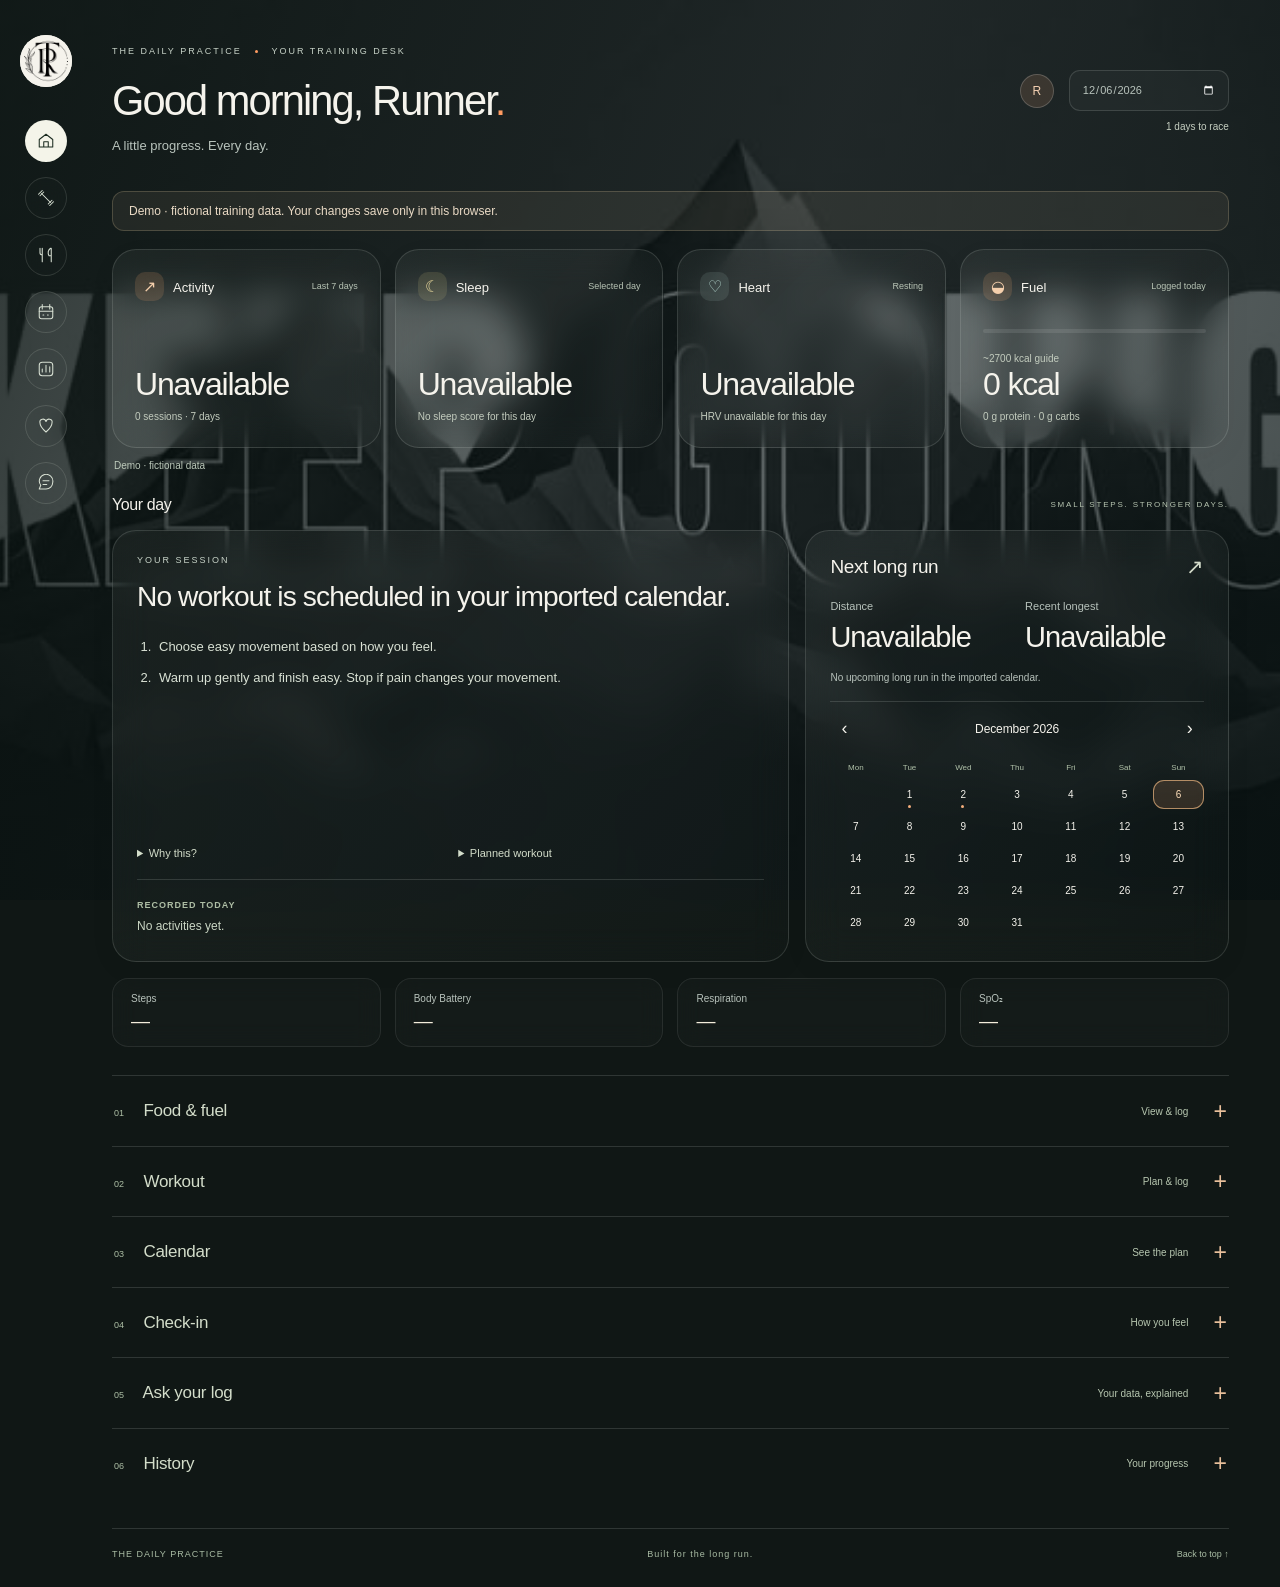
==== commit 2256a56c: "Use the supplied monogram for the dashboard logo and favicon" ====
--- a/site/index.html
+++ b/site/index.html
@@ -1,4 +1,4 @@
-<!doctype html><html lang="en"><head><meta charset="utf-8"><meta name="viewport" content="width=device-width,initial-scale=1"><meta name="theme-color" content="#14221d"><title>The Daily Practice · Training desk</title><style>:root{color-scheme:dark;font:14px -apple-system,BlinkMacSystemFont,'Segoe UI',sans-serif;color:#f5f3ec;background:#101715;--muted:#b8c3bc;--line:#ecf6ee24;--accent:#ff9b61;--green:#b2c8ab;--glass:#c7d6cb0c}*{box-sizing:border-box}html{scroll-behavior:smooth;scroll-padding-top:30px}body{margin:0;isolation:isolate}body:before{content:'';position:fixed;inset:0;z-index:-1;background:linear-gradient(110deg,#081210d9,#0d191a9c 55%,#071212c2),url('[data-uri]') center/cover no-repeat;pointer-events:none}main{max-width:none;min-height:100vh;padding:0 clamp(22px,4vw,72px) 28px 112px}h1,h2,h3,p{margin-top:0}h1,h2,h3{font-weight:500}h1{font-size:clamp(28px,3.25vw,48px);letter-spacing:-1.9px;margin-bottom:12px;line-height:1.1}h1 span,.history-heading h2 span{color:var(--accent)}h2{font-size:19px;letter-spacing:-.4px;margin-bottom:20px}h3{font-size:14px;letter-spacing:-.1px;margin-bottom:14px}p{line-height:1.6}a{color:inherit;text-decoration:none}button,input,select,textarea{font:inherit;color:inherit;border:1px solid var(--line);background:#d9e3df09;border-radius:11px;padding:11px 12px}button{cursor:pointer;transition:background .15s,border .15s;white-space:nowrap}button:hover{background:#ffffff16;border-color:#ffffff50}button:disabled{opacity:.5;cursor:default}input,select,textarea{width:100%;min-width:0;margin-top:7px}input[type=date]{min-width:142px}select option{background:#25302c}textarea{resize:vertical;min-height:70px}label{display:block;font-size:11px;color:var(--muted);line-height:1.35}input:focus-visible,button:focus-visible,select:focus-visible,textarea:focus-visible,a:focus-visible,summary:focus-visible{outline:2px solid var(--accent);outline-offset:4px}input[type=checkbox]{width:16px;margin:0;accent-color:var(--accent)}.primary{background:var(--accent);border-color:var(--accent);color:#202820;font-size:12px;font-weight:600}.primary:hover{background:#ffb17e;border-color:#ffb17e}.kicker{font-size:9px;letter-spacing:2px;color:#c7d2c7}.tiny-dot{display:inline-block;width:3px;height:3px;background:var(--accent);vertical-align:middle;margin:0 9px;border-radius:50%}.note,.muted,.source-note,.inline-note,.empty-lines{font-size:12px;color:var(--muted);line-height:1.65}.source-note,.form-hint{font-size:10px}.label{font-size:11px;color:var(--muted)}.badge{display:inline-block;border:1px solid var(--line);font-size:9px;border-radius:20px;padding:3px 8px;margin-left:7px;color:#c5d0c4}.quiet-icon{color:#d3dbca;font-size:21px;font-weight:300}.panel-head{display:flex;align-items:center;justify-content:space-between;gap:20px;margin-bottom:18px}.panel-head h2{margin:0}.deskhead{display:flex;justify-content:space-between;gap:32px;padding:46px 0 34px;align-items:center}.deskhead h1{margin-top:22px}.deskhead p{font-size:13px;color:var(--muted);margin-bottom:0}.day-controls{display:grid;grid-template-columns:34px 160px;gap:10px 15px;align-items:center}.profile-dot{display:grid;place-items:center;width:34px;height:34px;border:1px solid #ffffff30;border-radius:50%;background:#ffad7722;font-size:12px;color:#f4d0b2}.day-controls label{font-size:0}.day-controls input{margin:0;background:#ffffff07;font-size:11px}.race-tag{grid-column:1/-1;text-align:right;font-size:10px;color:#c5cec0}.desk-nav{position:fixed;left:20px;top:35px;width:52px;display:flex;flex-direction:column;align-items:center;gap:15px;z-index:5}.desk-nav>a{position:relative;display:grid;place-items:center;width:42px;height:42px;border:1px solid #ecf2e822;border-radius:50%;color:#d8e0d3;background:#ffffff03;backdrop-filter:blur(12px)}.desk-nav svg{width:18px;height:18px;fill:none;stroke:currentColor;stroke-width:1.4;stroke-linecap:round;stroke-linejoin:round}.desk-nav .brand{font-size:26px;font-weight:650;border:0;background:var(--accent);color:#17261a;margin-bottom:18px;letter-spacing:-3px;padding-right:3px;display:block;text-align:center;line-height:39px}.brand span{color:#17261a}.desk-nav>a.active,.desk-nav>a:hover{background:#f4f4e9;color:#1b2b20}.desk-nav>a>span{display:none;position:absolute;left:54px;background:#28392f;padding:8px 12px;border:1px solid var(--line);border-radius:8px;white-space:nowrap;color:white;font-size:11px;letter-spacing:0}.desk-nav>a:hover>span,.desk-nav>a:focus-visible>span{display:block}.desk-nav .brand span{display:inline;position:static;padding:0;border:0;background:none;font-size:inherit;letter-spacing:inherit}.panel,.card,.overview-card{border:1px solid var(--line);background:linear-gradient(135deg,#dce7dc0e,#d2e4d703);border-radius:24px;padding:24px;backdrop-filter:blur(18px);min-width:0;box-shadow:0 8px 32px #00000008}.overview{display:grid;grid-template-columns:repeat(4,minmax(0,1fr));gap:14px}.overview-card{min-height:191px;display:flex;flex-direction:column;padding:22px}.overview-top{display:flex;align-items:center;justify-content:space-between;gap:8px}.overview-top strong{font-weight:500;font-size:13px}.overview-top small{font-size:9px;color:#b8c4b5}.overview-icon{display:inline-grid;place-items:center;width:29px;height:29px;margin-right:9px;border-radius:10px;color:#f5cfac;background:#ffaf7526;font-size:16px}.overview-card:nth-child(2) .overview-icon{background:#d8c98625;color:#e9d99d}.overview-card:nth-child(3) .overview-icon{background:#abc9c322;color:#b7dad2}.spark{display:block;width:100%;height:30px;margin:15px 0 8px}.spark line{stroke:#ffffff10}.spark path{stroke:var(--accent);stroke-width:2;fill:none}.overview-card:nth-child(2) .spark path{stroke:#e4ce8f}.overview-card:nth-child(3) .spark path{stroke:#bdd4ba}.overview-value{font-size:32px;font-weight:400;letter-spacing:-1.2px;margin-top:auto}.overview-note{font-size:10px;color:#c3ccbe;margin-top:6px;line-height:1.55}.fuel-line{height:4px;margin:28px 0 12px;border-radius:5px;background:#ffffff18;overflow:hidden}.fuel-line span{display:block;height:100%;max-width:100%;background:var(--accent)}.statusline{font-size:10px;color:#bdcabb;padding:12px 2px 8px;min-height:32px}.mode-banner{padding:12px 16px;background:#f3d6ac13;border:1px solid #f3d6ac33;border-radius:12px;margin-bottom:18px;font-size:12px;color:#eadac5}.section-heading{display:flex;align-items:center;justify-content:space-between;gap:20px;margin:16px 0}.section-heading h2{margin:0;font-size:16px}.section-heading>span{font-size:8px;letter-spacing:1.8px;color:#b7c5b1}.todaycols{display:grid;grid-template-columns:minmax(0,1.6fr) minmax(290px,1fr);gap:16px}.advice-panel{display:flex;flex-direction:column}.advice{font-size:clamp(23px,2.2vw,33px);letter-spacing:-.9px;line-height:1.2;margin:15px 0}.advice-panel ol{padding-left:18px;font-size:13px;line-height:1.8;color:#d9e1d4;margin:0 0 16px}.advice-panel li{padding-left:4px;margin:7px 0}.advice-links{display:flex;flex-wrap:wrap;gap:15px;margin-top:auto;padding-top:5px}.advice-links details{flex:1;min-width:170px}.evidence{border-left:2px solid #d5b59460;padding-left:13px;color:#c2d0c2;font-size:12px;line-height:1.7;margin:12px 0}.recorded-session{border-top:1px solid var(--line);padding-top:14px;margin-top:18px;font-size:12px;line-height:1.8;color:#cbd7c5}.recorded-session strong{font-size:9px;letter-spacing:1px;text-transform:uppercase;color:#aebea5}.checkgrid{display:grid;grid-template-columns:1fr 1fr;gap:16px}.checkgrid .metric{font-size:29px;margin:8px 0}.metric{font-size:32px;font-weight:400;letter-spacing:-1px;line-height:1.15;margin:16px 0 9px}.calendar-panel #recoveryDate{font-size:10px;margin:8px 0 15px}.mini-calendar{border-top:1px solid var(--line);padding-top:12px}.cal-month{display:flex;align-items:center;justify-content:space-between;gap:15px;margin-bottom:15px}.cal-month h2,.cal-month h3{margin:0}.cal-month button{padding:3px 10px;font-size:18px;border-color:transparent;background:none}.monthgrid{display:grid;grid-template-columns:repeat(7,minmax(0,1fr));gap:5px}.calendarlabel{text-align:center;color:#b0c1a9;font-size:9px;padding:5px 0}.daycell{min-height:72px;padding:8px 5px;font-size:12px;text-align:left;border-radius:11px;background:#ffffff03;border-color:#ffffff10;white-space:normal;position:relative}.daycell small{display:block;font-size:9px;color:#bbc9b4;margin-top:7px}.daycell.hasrun:after{content:'';position:absolute;bottom:4px;left:calc(50% - 2px);width:4px;height:4px;border-radius:50%;background:#f4ae7c}.daycell.active{background:#ffaf7525;border-color:#f5bd85aa;color:#ffe0bc}.mini-calendar .monthgrid{gap:3px}.mini-calendar .daycell{min-height:29px;font-size:10px;padding:6px 2px;text-align:center;border:0;background:transparent}.mini-calendar .daycell.active{border:1px solid #f5bd85aa;background:#ffaf7525;padding:5px 1px}.mini-calendar .daycell small{display:none}.mini-calendar .daycell.hasrun:after{bottom:1px;width:3px;height:3px}.mini-calendar h3{font-size:12px}.mini-calendar .calendarlabel{font-size:8px}.signal-strip{display:grid;grid-template-columns:repeat(4,minmax(0,1fr));gap:14px;margin:16px 0 28px}.signal-item{border:1px solid #ffffff15;border-radius:16px;padding:14px 18px;background:#dce9d605;backdrop-filter:blur(12px);font-size:10px;color:var(--muted)}.signal-item strong{display:block;font-size:19px;font-weight:400;letter-spacing:-.3px;margin-top:6px;color:#f4eddc}.workspace-drawer{margin-top:0;border-top:1px solid var(--line);scroll-margin-top:20px}.workspace-drawer>summary{display:flex;align-items:center;justify-content:space-between;gap:20px;list-style:none;padding:22px 2px;font-size:17px;letter-spacing:-.3px}.workspace-drawer>summary::-webkit-details-marker{display:none}.workspace-drawer>summary small{font-size:9px;color:#aec0a6;margin-right:15px;letter-spacing:0}.drawer-action{font-size:10px;color:#b7c7b0;letter-spacing:0;display:flex;align-items:center;gap:25px}.drawer-action b{font-weight:300;font-size:23px;line-height:1;color:#e9c09b}.workspace-drawer[open]>summary .drawer-action b{font-size:0}.workspace-drawer[open]>summary .drawer-action b:after{content:'−';font-size:23px}.columns{display:grid;grid-template-columns:1fr 1fr;gap:16px;margin:0 0 24px}.formgrid{display:grid;grid-template-columns:repeat(3,minmax(0,1fr));gap:15px}.wide{grid-column:1/-1}.form-hint{margin:0}.checkbox-label{display:flex;align-items:center;gap:10px;font-size:12px}.meal-totals{display:flex;gap:30px;margin:0 0 20px}.meal-totals strong{display:block;font-size:26px;font-weight:400;letter-spacing:-.6px;margin-top:8px;color:#f3d5b6}.inline-note{font-size:11px;padding:12px 0;border-bottom:1px solid var(--line);margin-bottom:14px}.meal-group-label{font-size:10px;letter-spacing:1px;text-transform:uppercase;color:#cfb693;margin:22px 0 4px}.record{padding:13px 0;border-bottom:1px solid #ffffff12;line-height:1.65;font-size:12px}.record strong{font-weight:500}.record .muted{font-size:11px}.record .mini{opacity:.7}.record:hover .mini{opacity:1}.mini{font-size:10px;padding:4px 8px;margin-top:5px;margin-right:5px;background:transparent;border-color:#ffffff20}.record p{margin:5px 0 0}.timer-row{display:flex;align-items:center;gap:8px;margin-bottom:22px}.timer{font-variant-numeric:tabular-nums;font-size:33px;letter-spacing:-.6px;margin-right:auto}.timer-row button{font-size:11px;padding:8px 12px}.ask-form{display:flex;gap:14px;align-items:end}.ask-form label{flex:1}.answer{font-size:13px;line-height:1.8;color:#d9e3d4;white-space:pre-line;margin:20px 0;padding:18px 0;border-top:1px solid var(--line)}details{margin:16px 0 0}summary{cursor:pointer;font-size:11px;line-height:1.5;color:#d3ddca}.empty-lines{padding:14px 0}.history-heading{display:flex;justify-content:space-between;align-items:end;margin:5px 0 20px}.history-heading h2{font-size:40px;letter-spacing:-1.4px;margin:12px 0}.history-heading .note{font-size:10px}.notice{font-size:10px;color:#c7cfbd;margin:0 0 12px!important}.filters{display:flex;flex-wrap:wrap;gap:14px;align-items:end;margin:15px 0 20px}.filters label{width:148px}.filters #sport{min-width:150px}.filters button{font-size:11px}.filter-shortcuts{display:flex;gap:5px;margin-left:auto;align-self:end}.filter-shortcuts button{font-size:10px;padding:10px 12px}.filter-shortcuts button.active{background:#f0e7cd1e;border-color:#e0d4b9aa}.grid{display:grid;grid-template-columns:repeat(4,minmax(0,1fr));gap:14px;margin:0 0 16px}.card{padding:22px}.card .muted{font-size:10px}.grid[aria-label="Training totals"] .label{font-size:9px;letter-spacing:1.5px;text-transform:uppercase}.grid[aria-label="Training totals"] .metric{font-size:36px}.records-grid{margin:18px 0 28px}.records-grid .metric{font-size:29px;color:#f1d4b5}.records-grid .label{font-size:10px}.monthly-panel{padding:27px;margin:16px 0}.monthly-panel .panel-head{margin-bottom:0}.monthly-visual{position:relative;display:flex;align-items:flex-end;gap:clamp(5px,2vw,24px);height:230px;padding:18px 24px 30px 48px;border-bottom:1px solid #ffffff25;background:repeating-linear-gradient(to top,transparent 0,transparent 49px,#ffffff0a 49px,#ffffff0a 50px);overflow-x:auto}.month-column{height:100%;position:relative;display:flex;flex:1;min-width:25px;flex-direction:column;align-items:center;justify-content:flex-end}.month-stack{width:70%;max-width:92px;min-width:18px;display:flex;flex-direction:column;justify-content:flex-end;overflow:hidden;border-radius:4px 4px 0 0;opacity:.93}.month-stack span{display:block;flex-shrink:0}.month-hours{font-size:10px;margin-bottom:8px;color:#e0e6d6}.month-name{position:absolute;bottom:-21px;color:#c0ccb4;font-size:10px}.legend{display:flex;gap:18px;flex-wrap:wrap;font-size:10px;color:#d4deca;margin:22px 0 12px}.swatch{display:inline-block;width:7px;height:7px;border-radius:2px;margin-right:6px}.monthlybar{height:7px;display:flex;min-width:90px;border-radius:3px;overflow:hidden;background:#ffffff10}.section{margin:28px 0 15px;font-size:17px}.recovery{display:grid;grid-template-columns:repeat(3,minmax(0,1fr));gap:14px}.recovery h3{font-size:12px}.recovery h3:before{content:'';display:inline-block;width:5px;height:5px;border-radius:50%;background:#f7bb8d;margin-right:8px;vertical-align:middle}.chart{width:100%;height:150px;display:block}.chart line{stroke:#e2b88d}.chart circle{fill:#efc6a1}.chart text{fill:#b3c1aa}.ticks{display:flex;justify-content:space-between;color:#afbea5;font-size:9px;gap:10px}.recovery .note{font-size:10px;margin:14px 0 0}.trend-value{font-size:27px;font-weight:400;letter-spacing:-.5px;margin-bottom:3px;color:#f3e4d0}.load-value{font-size:27px;letter-spacing:-.5px;margin-bottom:5px;color:#f2d1ae}.load-card{grid-column:span 2}.load-card .chart{height:170px}.scroll{overflow:auto;max-height:440px;scrollbar-color:#a7bda33c transparent}table{border-collapse:collapse;width:100%;white-space:nowrap;font-size:11px;font-variant-numeric:tabular-nums}th,td{text-align:left;border-bottom:1px solid #ffffff14;padding:14px 12px;color:#dce5d6}th{position:sticky;top:0;background:#26382bdd;backdrop-filter:blur(14px);color:#aebbab;font-size:10px;font-weight:400}td.num{text-align:right}.empty{padding:32px 8px;color:#c0ceba;font-size:11px}.table-details{border:1px solid var(--line);border-radius:18px;padding:16px 20px;margin:16px 0;background:#ffffff03;backdrop-filter:blur(12px)}.table-details>summary{font-size:13px}.table-details .scroll{margin-top:15px}.method-note,.method-note footer{font-size:10px;color:var(--muted);line-height:1.8}.availability-grid{display:grid;grid-template-columns:repeat(3,minmax(0,1fr));gap:8px;margin-top:15px}.availability-grid>div{padding:12px;border:1px solid #ffffff12;border-radius:10px;color:var(--muted);font-size:10px}.availability-grid strong{display:block;color:#e0e6d8;font-weight:400;margin-top:4px}.desk-footer{display:flex;justify-content:space-between;align-items:center;gap:20px;margin-top:30px;padding-top:20px;border-top:1px solid var(--line);font-size:9px;letter-spacing:1px;color:#a9bca4}.desk-footer a{letter-spacing:0}.page-note{font-size:10px;color:var(--muted);margin:14px 0}.progress{height:5px;background:#ffffff15;border-radius:5px;overflow:hidden}.progress span{display:block;background:var(--accent);height:100%}
+<!doctype html><html lang="en"><head><meta charset="utf-8"><meta name="viewport" content="width=device-width,initial-scale=1"><meta name="theme-color" content="#14221d"><link rel="icon" type="image/png" sizes="256x256" href="[data-uri]"><title>The Daily Practice · Training desk</title><style>:root{color-scheme:dark;font:14px -apple-system,BlinkMacSystemFont,'Segoe UI',sans-serif;color:#f5f3ec;background:#101715;--muted:#b8c3bc;--line:#ecf6ee24;--accent:#ff9b61;--green:#b2c8ab;--glass:#c7d6cb0c}*{box-sizing:border-box}html{scroll-behavior:smooth;scroll-padding-top:30px}body{margin:0;isolation:isolate}body:before{content:'';position:fixed;inset:0;z-index:-1;background:linear-gradient(110deg,#081210d9,#0d191a9c 55%,#071212c2),url('[data-uri]') center/cover no-repeat;pointer-events:none}main{max-width:none;min-height:100vh;padding:0 clamp(22px,4vw,72px) 28px 112px}h1,h2,h3,p{margin-top:0}h1,h2,h3{font-weight:500}h1{font-size:clamp(28px,3.25vw,48px);letter-spacing:-1.9px;margin-bottom:12px;line-height:1.1}h1 span,.history-heading h2 span{color:var(--accent)}h2{font-size:19px;letter-spacing:-.4px;margin-bottom:20px}h3{font-size:14px;letter-spacing:-.1px;margin-bottom:14px}p{line-height:1.6}a{color:inherit;text-decoration:none}button,input,select,textarea{font:inherit;color:inherit;border:1px solid var(--line);background:#d9e3df09;border-radius:11px;padding:11px 12px}button{cursor:pointer;transition:background .15s,border .15s;white-space:nowrap}button:hover{background:#ffffff16;border-color:#ffffff50}button:disabled{opacity:.5;cursor:default}input,select,textarea{width:100%;min-width:0;margin-top:7px}input[type=date]{min-width:142px}select option{background:#25302c}textarea{resize:vertical;min-height:70px}label{display:block;font-size:11px;color:var(--muted);line-height:1.35}input:focus-visible,button:focus-visible,select:focus-visible,textarea:focus-visible,a:focus-visible,summary:focus-visible{outline:2px solid var(--accent);outline-offset:4px}input[type=checkbox]{width:16px;margin:0;accent-color:var(--accent)}.primary{background:var(--accent);border-color:var(--accent);color:#202820;font-size:12px;font-weight:600}.primary:hover{background:#ffb17e;border-color:#ffb17e}.kicker{font-size:9px;letter-spacing:2px;color:#c7d2c7}.tiny-dot{display:inline-block;width:3px;height:3px;background:var(--accent);vertical-align:middle;margin:0 9px;border-radius:50%}.note,.muted,.source-note,.inline-note,.empty-lines{font-size:12px;color:var(--muted);line-height:1.65}.source-note,.form-hint{font-size:10px}.label{font-size:11px;color:var(--muted)}.badge{display:inline-block;border:1px solid var(--line);font-size:9px;border-radius:20px;padding:3px 8px;margin-left:7px;color:#c5d0c4}.quiet-icon{color:#d3dbca;font-size:21px;font-weight:300}.panel-head{display:flex;align-items:center;justify-content:space-between;gap:20px;margin-bottom:18px}.panel-head h2{margin:0}.deskhead{display:flex;justify-content:space-between;gap:32px;padding:46px 0 34px;align-items:center}.deskhead h1{margin-top:22px}.deskhead p{font-size:13px;color:var(--muted);margin-bottom:0}.day-controls{display:grid;grid-template-columns:34px 160px;gap:10px 15px;align-items:center}.profile-dot{display:grid;place-items:center;width:34px;height:34px;border:1px solid #ffffff30;border-radius:50%;background:#ffad7722;font-size:12px;color:#f4d0b2}.day-controls label{font-size:0}.day-controls input{margin:0;background:#ffffff07;font-size:11px}.race-tag{grid-column:1/-1;text-align:right;font-size:10px;color:#c5cec0}.desk-nav{position:fixed;left:20px;top:35px;width:52px;display:flex;flex-direction:column;align-items:center;gap:15px;z-index:5}.desk-nav>a{position:relative;display:grid;place-items:center;width:42px;height:42px;border:1px solid #ecf2e822;border-radius:50%;color:#d8e0d3;background:#ffffff03;backdrop-filter:blur(12px)}.desk-nav svg{width:18px;height:18px;fill:none;stroke:currentColor;stroke-width:1.4;stroke-linecap:round;stroke-linejoin:round}.desk-nav .brand{width:52px;height:52px;border:0;background:#f5f3ec;margin-bottom:18px;padding:0;overflow:hidden}.desk-nav .brand img{display:block;width:100%;height:100%;object-fit:contain}.desk-nav>a.active,.desk-nav>a:hover{background:#f4f4e9;color:#1b2b20}.desk-nav>a>span{display:none;position:absolute;left:54px;background:#28392f;padding:8px 12px;border:1px solid var(--line);border-radius:8px;white-space:nowrap;color:white;font-size:11px;letter-spacing:0}.desk-nav>a:hover>span,.desk-nav>a:focus-visible>span{display:block}.panel,.card,.overview-card{border:1px solid var(--line);background:linear-gradient(135deg,#dce7dc0e,#d2e4d703);border-radius:24px;padding:24px;backdrop-filter:blur(18px);min-width:0;box-shadow:0 8px 32px #00000008}.overview{display:grid;grid-template-columns:repeat(4,minmax(0,1fr));gap:14px}.overview-card{min-height:191px;display:flex;flex-direction:column;padding:22px}.overview-top{display:flex;align-items:center;justify-content:space-between;gap:8px}.overview-top strong{font-weight:500;font-size:13px}.overview-top small{font-size:9px;color:#b8c4b5}.overview-icon{display:inline-grid;place-items:center;width:29px;height:29px;margin-right:9px;border-radius:10px;color:#f5cfac;background:#ffaf7526;font-size:16px}.overview-card:nth-child(2) .overview-icon{background:#d8c98625;color:#e9d99d}.overview-card:nth-child(3) .overview-icon{background:#abc9c322;color:#b7dad2}.spark{display:block;width:100%;height:30px;margin:15px 0 8px}.spark line{stroke:#ffffff10}.spark path{stroke:var(--accent);stroke-width:2;fill:none}.overview-card:nth-child(2) .spark path{stroke:#e4ce8f}.overview-card:nth-child(3) .spark path{stroke:#bdd4ba}.overview-value{font-size:32px;font-weight:400;letter-spacing:-1.2px;margin-top:auto}.overview-note{font-size:10px;color:#c3ccbe;margin-top:6px;line-height:1.55}.fuel-line{height:4px;margin:28px 0 12px;border-radius:5px;background:#ffffff18;overflow:hidden}.fuel-line span{display:block;height:100%;max-width:100%;background:var(--accent)}.statusline{font-size:10px;color:#bdcabb;padding:12px 2px 8px;min-height:32px}.mode-banner{padding:12px 16px;background:#f3d6ac13;border:1px solid #f3d6ac33;border-radius:12px;margin-bottom:18px;font-size:12px;color:#eadac5}.section-heading{display:flex;align-items:center;justify-content:space-between;gap:20px;margin:16px 0}.section-heading h2{margin:0;font-size:16px}.section-heading>span{font-size:8px;letter-spacing:1.8px;color:#b7c5b1}.todaycols{display:grid;grid-template-columns:minmax(0,1.6fr) minmax(290px,1fr);gap:16px}.advice-panel{display:flex;flex-direction:column}.advice{font-size:clamp(23px,2.2vw,33px);letter-spacing:-.9px;line-height:1.2;margin:15px 0}.advice-panel ol{padding-left:18px;font-size:13px;line-height:1.8;color:#d9e1d4;margin:0 0 16px}.advice-panel li{padding-left:4px;margin:7px 0}.advice-links{display:flex;flex-wrap:wrap;gap:15px;margin-top:auto;padding-top:5px}.advice-links details{flex:1;min-width:170px}.evidence{border-left:2px solid #d5b59460;padding-left:13px;color:#c2d0c2;font-size:12px;line-height:1.7;margin:12px 0}.recorded-session{border-top:1px solid var(--line);padding-top:14px;margin-top:18px;font-size:12px;line-height:1.8;color:#cbd7c5}.recorded-session strong{font-size:9px;letter-spacing:1px;text-transform:uppercase;color:#aebea5}.checkgrid{display:grid;grid-template-columns:1fr 1fr;gap:16px}.checkgrid .metric{font-size:29px;margin:8px 0}.metric{font-size:32px;font-weight:400;letter-spacing:-1px;line-height:1.15;margin:16px 0 9px}.calendar-panel #recoveryDate{font-size:10px;margin:8px 0 15px}.mini-calendar{border-top:1px solid var(--line);padding-top:12px}.cal-month{display:flex;align-items:center;justify-content:space-between;gap:15px;margin-bottom:15px}.cal-month h2,.cal-month h3{margin:0}.cal-month button{padding:3px 10px;font-size:18px;border-color:transparent;background:none}.monthgrid{display:grid;grid-template-columns:repeat(7,minmax(0,1fr));gap:5px}.calendarlabel{text-align:center;color:#b0c1a9;font-size:9px;padding:5px 0}.daycell{min-height:72px;padding:8px 5px;font-size:12px;text-align:left;border-radius:11px;background:#ffffff03;border-color:#ffffff10;white-space:normal;position:relative}.daycell small{display:block;font-size:9px;color:#bbc9b4;margin-top:7px}.daycell.hasrun:after{content:'';position:absolute;bottom:4px;left:calc(50% - 2px);width:4px;height:4px;border-radius:50%;background:#f4ae7c}.daycell.active{background:#ffaf7525;border-color:#f5bd85aa;color:#ffe0bc}.mini-calendar .monthgrid{gap:3px}.mini-calendar .daycell{min-height:29px;font-size:10px;padding:6px 2px;text-align:center;border:0;background:transparent}.mini-calendar .daycell.active{border:1px solid #f5bd85aa;background:#ffaf7525;padding:5px 1px}.mini-calendar .daycell small{display:none}.mini-calendar .daycell.hasrun:after{bottom:1px;width:3px;height:3px}.mini-calendar h3{font-size:12px}.mini-calendar .calendarlabel{font-size:8px}.signal-strip{display:grid;grid-template-columns:repeat(4,minmax(0,1fr));gap:14px;margin:16px 0 28px}.signal-item{border:1px solid #ffffff15;border-radius:16px;padding:14px 18px;background:#dce9d605;backdrop-filter:blur(12px);font-size:10px;color:var(--muted)}.signal-item strong{display:block;font-size:19px;font-weight:400;letter-spacing:-.3px;margin-top:6px;color:#f4eddc}.workspace-drawer{margin-top:0;border-top:1px solid var(--line);scroll-margin-top:20px}.workspace-drawer>summary{display:flex;align-items:center;justify-content:space-between;gap:20px;list-style:none;padding:22px 2px;font-size:17px;letter-spacing:-.3px}.workspace-drawer>summary::-webkit-details-marker{display:none}.workspace-drawer>summary small{font-size:9px;color:#aec0a6;margin-right:15px;letter-spacing:0}.drawer-action{font-size:10px;color:#b7c7b0;letter-spacing:0;display:flex;align-items:center;gap:25px}.drawer-action b{font-weight:300;font-size:23px;line-height:1;color:#e9c09b}.workspace-drawer[open]>summary .drawer-action b{font-size:0}.workspace-drawer[open]>summary .drawer-action b:after{content:'−';font-size:23px}.columns{display:grid;grid-template-columns:1fr 1fr;gap:16px;margin:0 0 24px}.formgrid{display:grid;grid-template-columns:repeat(3,minmax(0,1fr));gap:15px}.wide{grid-column:1/-1}.form-hint{margin:0}.checkbox-label{display:flex;align-items:center;gap:10px;font-size:12px}.meal-totals{display:flex;gap:30px;margin:0 0 20px}.meal-totals strong{display:block;font-size:26px;font-weight:400;letter-spacing:-.6px;margin-top:8px;color:#f3d5b6}.inline-note{font-size:11px;padding:12px 0;border-bottom:1px solid var(--line);margin-bottom:14px}.meal-group-label{font-size:10px;letter-spacing:1px;text-transform:uppercase;color:#cfb693;margin:22px 0 4px}.record{padding:13px 0;border-bottom:1px solid #ffffff12;line-height:1.65;font-size:12px}.record strong{font-weight:500}.record .muted{font-size:11px}.record .mini{opacity:.7}.record:hover .mini{opacity:1}.mini{font-size:10px;padding:4px 8px;margin-top:5px;margin-right:5px;background:transparent;border-color:#ffffff20}.record p{margin:5px 0 0}.timer-row{display:flex;align-items:center;gap:8px;margin-bottom:22px}.timer{font-variant-numeric:tabular-nums;font-size:33px;letter-spacing:-.6px;margin-right:auto}.timer-row button{font-size:11px;padding:8px 12px}.ask-form{display:flex;gap:14px;align-items:end}.ask-form label{flex:1}.answer{font-size:13px;line-height:1.8;color:#d9e3d4;white-space:pre-line;margin:20px 0;padding:18px 0;border-top:1px solid var(--line)}details{margin:16px 0 0}summary{cursor:pointer;font-size:11px;line-height:1.5;color:#d3ddca}.empty-lines{padding:14px 0}.history-heading{display:flex;justify-content:space-between;align-items:end;margin:5px 0 20px}.history-heading h2{font-size:40px;letter-spacing:-1.4px;margin:12px 0}.history-heading .note{font-size:10px}.notice{font-size:10px;color:#c7cfbd;margin:0 0 12px!important}.filters{display:flex;flex-wrap:wrap;gap:14px;align-items:end;margin:15px 0 20px}.filters label{width:148px}.filters #sport{min-width:150px}.filters button{font-size:11px}.filter-shortcuts{display:flex;gap:5px;margin-left:auto;align-self:end}.filter-shortcuts button{font-size:10px;padding:10px 12px}.filter-shortcuts button.active{background:#f0e7cd1e;border-color:#e0d4b9aa}.grid{display:grid;grid-template-columns:repeat(4,minmax(0,1fr));gap:14px;margin:0 0 16px}.card{padding:22px}.card .muted{font-size:10px}.grid[aria-label="Training totals"] .label{font-size:9px;letter-spacing:1.5px;text-transform:uppercase}.grid[aria-label="Training totals"] .metric{font-size:36px}.records-grid{margin:18px 0 28px}.records-grid .metric{font-size:29px;color:#f1d4b5}.records-grid .label{font-size:10px}.monthly-panel{padding:27px;margin:16px 0}.monthly-panel .panel-head{margin-bottom:0}.monthly-visual{position:relative;display:flex;align-items:flex-end;gap:clamp(5px,2vw,24px);height:230px;padding:18px 24px 30px 48px;border-bottom:1px solid #ffffff25;background:repeating-linear-gradient(to top,transparent 0,transparent 49px,#ffffff0a 49px,#ffffff0a 50px);overflow-x:auto}.month-column{height:100%;position:relative;display:flex;flex:1;min-width:25px;flex-direction:column;align-items:center;justify-content:flex-end}.month-stack{width:70%;max-width:92px;min-width:18px;display:flex;flex-direction:column;justify-content:flex-end;overflow:hidden;border-radius:4px 4px 0 0;opacity:.93}.month-stack span{display:block;flex-shrink:0}.month-hours{font-size:10px;margin-bottom:8px;color:#e0e6d6}.month-name{position:absolute;bottom:-21px;color:#c0ccb4;font-size:10px}.legend{display:flex;gap:18px;flex-wrap:wrap;font-size:10px;color:#d4deca;margin:22px 0 12px}.swatch{display:inline-block;width:7px;height:7px;border-radius:2px;margin-right:6px}.monthlybar{height:7px;display:flex;min-width:90px;border-radius:3px;overflow:hidden;background:#ffffff10}.section{margin:28px 0 15px;font-size:17px}.recovery{display:grid;grid-template-columns:repeat(3,minmax(0,1fr));gap:14px}.recovery h3{font-size:12px}.recovery h3:before{content:'';display:inline-block;width:5px;height:5px;border-radius:50%;background:#f7bb8d;margin-right:8px;vertical-align:middle}.chart{width:100%;height:150px;display:block}.chart line{stroke:#e2b88d}.chart circle{fill:#efc6a1}.chart text{fill:#b3c1aa}.ticks{display:flex;justify-content:space-between;color:#afbea5;font-size:9px;gap:10px}.recovery .note{font-size:10px;margin:14px 0 0}.trend-value{font-size:27px;font-weight:400;letter-spacing:-.5px;margin-bottom:3px;color:#f3e4d0}.load-value{font-size:27px;letter-spacing:-.5px;margin-bottom:5px;color:#f2d1ae}.load-card{grid-column:span 2}.load-card .chart{height:170px}.scroll{overflow:auto;max-height:440px;scrollbar-color:#a7bda33c transparent}table{border-collapse:collapse;width:100%;white-space:nowrap;font-size:11px;font-variant-numeric:tabular-nums}th,td{text-align:left;border-bottom:1px solid #ffffff14;padding:14px 12px;color:#dce5d6}th{position:sticky;top:0;background:#26382bdd;backdrop-filter:blur(14px);color:#aebbab;font-size:10px;font-weight:400}td.num{text-align:right}.empty{padding:32px 8px;color:#c0ceba;font-size:11px}.table-details{border:1px solid var(--line);border-radius:18px;padding:16px 20px;margin:16px 0;background:#ffffff03;backdrop-filter:blur(12px)}.table-details>summary{font-size:13px}.table-details .scroll{margin-top:15px}.method-note,.method-note footer{font-size:10px;color:var(--muted);line-height:1.8}.availability-grid{display:grid;grid-template-columns:repeat(3,minmax(0,1fr));gap:8px;margin-top:15px}.availability-grid>div{padding:12px;border:1px solid #ffffff12;border-radius:10px;color:var(--muted);font-size:10px}.availability-grid strong{display:block;color:#e0e6d8;font-weight:400;margin-top:4px}.desk-footer{display:flex;justify-content:space-between;align-items:center;gap:20px;margin-top:30px;padding-top:20px;border-top:1px solid var(--line);font-size:9px;letter-spacing:1px;color:#a9bca4}.desk-footer a{letter-spacing:0}.page-note{font-size:10px;color:var(--muted);margin:14px 0}.progress{height:5px;background:#ffffff15;border-radius:5px;overflow:hidden}.progress span{display:block;background:var(--accent);height:100%}
 @media(min-width:1700px){main{padding-left:140px;padding-right:5vw}.desk-nav{left:36px}.overview-card{min-height:210px}.deskhead{padding-top:54px;padding-bottom:40px}}
 @media(max-width:1100px){main{padding:0 24px 28px 90px}.desk-nav{left:12px}.deskhead{padding-top:34px}.overview{gap:10px}.overview-card{padding:17px;min-height:180px}.overview-value{font-size:28px}.overview-icon{margin-right:5px;width:25px;height:25px}.overview-top small{font-size:8px}.todaycols{grid-template-columns:minmax(0,1.3fr) minmax(280px,1fr)}.panel{padding:22px}.grid[aria-label="Training totals"] .metric{font-size:29px}.filter-shortcuts{margin-left:0}.recovery{grid-template-columns:repeat(2,minmax(0,1fr))}.load-card{grid-column:span 2}}
 @media(max-width:760px){main{padding:0 18px 100px}.deskhead{padding:30px 0 26px;gap:15px}.deskhead h1{font-size:31px;max-width:350px;letter-spacing:-1px}.kicker{font-size:8px;letter-spacing:1.2px}.day-controls{grid-template-columns:145px;gap:8px}.profile-dot{display:none}.race-tag{font-size:9px}.desk-nav{left:12px;right:12px;bottom:12px;top:auto;width:auto;flex-direction:row;gap:4px;justify-content:space-around;padding:9px;border-radius:24px;border:1px solid #ffffff35;background:#1f3329e6;backdrop-filter:blur(24px)}.desk-nav .brand{display:none}.desk-nav>a{width:35px;height:35px;border:0;background:transparent}.desk-nav svg{width:17px;height:17px}.desk-nav>a>span{display:none!important}.overview{grid-template-columns:repeat(2,minmax(0,1fr))}.overview-card{min-height:175px}.todaycols{grid-template-columns:1fr}.signal-strip{grid-template-columns:repeat(2,minmax(0,1fr));gap:9px;margin-bottom:22px}.signal-item{padding:12px 15px}.columns{grid-template-columns:1fr}.section-heading>span{display:none}.advice{font-size:27px}.calendar-panel .mini-calendar{max-width:420px;margin:auto}.mini-calendar .daycell{min-height:33px}.workspace-drawer>summary{font-size:16px}.drawer-action{font-size:9px;gap:12px}.formgrid{grid-template-columns:repeat(2,minmax(0,1fr))}.grid{grid-template-columns:repeat(2,minmax(0,1fr));gap:10px}.card{padding:19px}.filters{gap:9px}.filters label{width:calc(50% - 5px)}.filters button{flex:1}.filter-shortcuts{width:100%;gap:6px}.monthly-panel{padding:20px 15px}.monthly-visual{padding-left:8px;padding-right:8px;height:215px;gap:8px}.month-hours{font-size:9px}.recovery{grid-template-columns:1fr 1fr;gap:10px}.recovery .panel{padding:18px}.recovery .chart{height:135px}.history-heading h2{font-size:34px}.load-card .chart{height:160px}.availability-grid{grid-template-columns:repeat(2,minmax(0,1fr))}.desk-footer{font-size:8px;gap:10px;letter-spacing:.8px}.advice-links{display:block}.ask-form{gap:8px}.ask-form input{font-size:12px}.meal-totals{gap:22px}.meal-totals strong{font-size:25px}}
@@ -6,7 +6,7 @@
 @media(prefers-reduced-motion:reduce){html{scroll-behavior:auto}button{transition:none}}
 </style></head><body><main>
 <nav class="desk-nav" aria-label="Training desk">
-  <a class="brand" href="#top" aria-label="Training desk home">r<span>.</span></a>
+  <a class="brand" href="#top" aria-label="Training desk home"><img src="[data-uri]" width="52" height="52" alt="The Daily Practice logo"></a>
   <a href="#today" class="active" title="Today" aria-label="Today"><svg viewBox="0 0 24 24"><path d="m3 10 9-7 9 7v10H3zM9 20v-7h6v7"/></svg><span>Today</span></a>
   <a href="#workout" title="Workout" aria-label="Workout"><svg viewBox="0 0 24 24"><path d="m4 9 5-5m6 16 5-5M2 7l5-5m10 20 5-5M6 6l12 12"/></svg><span>Workout</span></a>
   <a href="#food" title="Food" aria-label="Food"><svg viewBox="0 0 24 24"><path d="M4 3v6q0 3 3 3V3m0 9v9M18 3q-5 4-2 10h3V3m0 10v8"/></svg><span>Food</span></a>
@@ -59,7 +59,7 @@
 <details class="table-details"><summary>Every activity</summary><div class="scroll"><table><thead><tr><th>Date</th><th>Sport</th><th>Distance</th><th>Time</th><th>Pace / speed</th><th>Avg HR</th><th>Max HR</th><th>Climb</th><th>Aerobic / anaerobic</th><th>Garmin kcal</th><th>Load</th></tr></thead><tbody id="activityRows"></tbody></table></div></details>
 <details class="table-details"><summary>Daily recovery</summary><div class="scroll"><table><thead><tr><th>Date</th><th>Sleep</th><th>Score</th><th>HRV</th><th>HRV 7-day</th><th>Status</th><th>Resting HR</th><th>Battery peak</th><th>Stress</th></tr></thead><tbody id="healthRows"></tbody></table></div></details>
 <details class="table-details"><summary>Available data & sync details</summary><div id="availableData" class="availability-grid"></div><div id="issues" class="note"></div><p class="note">Missing readings stay unavailable. Sleep excludes naps. Calories and fitness metrics are watch estimates. Multisport child legs are excluded to avoid double counting.</p></details>
-</details><footer class="desk-footer"><span>THE DAILY PRACTICE</span><span>Built for the long run.</span><a href="#top">Back to top ↑</a></footer></main><script id="training-data" type="application/json">{"start": "2026-06-02", "end": "2026-10-29", "syncedAt": "2026-10-29", "activities": [{"startTimeLocal": "2026-06-02 18:00:00", "activityType": "running", "distance": 6119.261894291952, "duration": 2295.378107114968, "movingDuration": 2295.378107114968, "elapsedDuration": 2355.378107114968, "averageHR": 150, "maxHR": 170, "calories": 428.3483326004366, "aerobicTrainingEffect": 2.9, "anaerobicTrainingEffect": 1.2, "elevationGain": 109.36506436836092, "activityTrainingLoad": 116.15954725032907, "vO2MaxValue": null, "avgPower": 240, "averageRunningCadenceInStepsPerMinute": 168}, {"startTimeLocal": "2026-06-03 18:00:00", "activityType": "running", "distance": 6992.874966653006, "duration": 2794.015824770753, "movingDuration": 2794.015824770753, "elapsedDuration": 2854.015824770753, "averageHR": 137, "maxHR": 166, "calories": 489.50124766571037, "aerobicTrainingEffect": 3.9, "anaerobicTrainingEffect": 1.1, "elevationGain": 176.50941096153636, "activityTrainingLoad": 86.26064034308128, "vO2MaxValue": null, "avgPower": 240, "averageRunningCadenceInStepsPerMinute": 168}, {"startTimeLocal": "2026-06-05 18:00:00", "activityType": "cycling", "distance": 17242.445815058658, "duration": 2857.1142481680404, "movingDuration": 2857.1142481680404, "elapsedDuration": 2917.1142481680404, "averageHR": 146, "maxHR": 180, "calories": 431.06114537646647, "aerobicTrainingEffect": 3.6, "anaerobicTrainingEffect": 1.1, "elevationGain": 69.1238652031197, "activityTrainingLoad": 101.70903276719812, "vO2MaxValue": null, "avgPower": 150, "averageRunningCadenceInStepsPerMinute": null}, {"startTimeLocal": "2026-06-06 18:00:00", "activityType": "running", "distance": 12715.785070483771, "duration": 4761.635976560877, "movingDuration": 4761.635976560877, "elapsedDuration": 4821.635976560877, "averageHR": 136, "maxHR": 172, "calories": 890.104954933864, "aerobicTrainingEffect": 3.8, "anaerobicTrainingEffect": 1.6, "elevationGain": 68.4616444473589, "activityTrainingLoad": 122.5649377177496, "vO2MaxValue": null, "avgPower": 240, "averageRunningCadenceInStepsPerMinute": 168}, {"startTimeLocal": "2026-06-09 18:00:00", "activityType": "running", "distance": 8030.076120315156, "duration": 3022.750982885244, "movingDuration": 3022.750982885244, "elapsedDuration": 3082.750982885244, "averageHR": 153, "maxHR": 177, "calories": 562.1053284220609, "aerobicTrainingEffect": 2.3, "anaerobicTrainingEffect": 0.8, "elevationGain": 32.658730973341555, "activityTrainingLoad": 144.10807238923894, "vO2MaxValue": null, "avgPower": 240, "averageRunningCadenceInStepsPerMinute": 168}, {"startTimeLocal": "2026-06-10 18:00:00", "activityType": "running", "distance": 6761.891600296888, "duration": 2504.8149889711085, "movingDuration": 2504.8149889711085, "elapsedDuration": 2564.8149889711085, "averageHR": 144, "maxHR": 170, "calories": 473.33241202078216, "aerobicTrainingEffect": 3.8, "anaerobicTrainingEffect": 0.6, "elevationGain": 146.38849741653516, "activityTrainingLoad": 120.15903947343668, "vO2MaxValue": null, "avgPower": 240, "averageRunningCadenceInStepsPerMinute": 168}, {"startTimeLocal": "2026-06-12 18:00:00", "activityType": "cycling", "distance": 27408.833733052477, "duration": 5074.011805512078, "movingDuration": 5074.011805512078, "elapsedDuration": 5134.011805512078, "averageHR": 133, "maxHR": 176, "calories": 685.220843326312, "aerobicTrainingEffect": 2.4, "anaerobicTrainingEffect": 0.6, "elevationGain": 137.72149644529526, "activityTrainingLoad": 118.70831900262223, "vO2MaxValue": null, "avgPower": 150, "averageRunningCadenceInStepsPerMinute": null}, {"startTimeLocal": "2026-06-13 18:00:00", "activityType": "running", "distance": 15537.186508370489, "duration": 5842.681058659229, "movingDuration": 5842.681058659229, "elapsedDuration": 5902.681058659229, "averageHR": 135, "maxHR": 171, "calories": 1087.6030555859343, "aerobicTrainingEffect": 3.4, "anaerobicTrainingEffect": 1.6, "elevationGain": 153.85106203359052, "activityTrainingLoad": 111.88816396096323, "vO2MaxValue": null, "avgPower": 240, "averageRunningCadenceInStepsPerMinute": 168}, {"startTimeLocal": "2026-06-16 18:00:00", "activityType": "running", "distance": 5924.859125288473, "duration": 2323.038426342687, "movingDuration": 2323.038426342687, "elapsedDuration": 2383.038426342687, "averageHR": 154, "maxHR": 171, "calories": 414.7401387701931, "aerobicTrainingEffect": 3.5, "anaerobicTrainingEffect": 1.0, "elevationGain": 48.75150241864258, "activityTrainingLoad": 163.54494671053155, "vO2MaxValue": null, "avgPower": 240, "averageRunningCadenceInStepsPerMinute": 168}, {"startTimeLocal": "2026-06-17 18:00:00", "activityType": "running", "distance": 6173.401558991857, "duration": 2294.387110002268, "movingDuration": 2294.387110002268, "elapsedDuration": 2354.387110002268, "averageHR": 137, "maxHR": 171, "calories": 432.13810912943, "aerobicTrainingEffect": 3.4, "anaerobicTrainingEffect": 1.0, "elevationGain": 193.1570405416951, "activityTrainingLoad": 101.02236264009312, "vO2MaxValue": null, "avgPower": 240, "averageRunningCadenceInStepsPerMinute": 168}, {"startTimeLocal": "2026-06-19 18:00:00", "activityType": "cycling", "distance": 31974.592985927873, "duration": 6172.224294474213, "movingDuration": 6172.224294474213, "elapsedDuration": 6232.224294474213, "averageHR": 135, "maxHR": 166, "calories": 799.3648246481969, "aerobicTrainingEffect": 2.7, "anaerobicTrainingEffect": 0.5, "elevationGain": 62.909008852769254, "activityTrainingLoad": 67.25349034954164, "vO2MaxValue": null, "avgPower": 150, "averageRunningCadenceInStepsPerMinute": null}, {"startTimeLocal": "2026-06-20 18:00:00", "activityType": "running", "distance": 14498.826063689177, "duration": 5075.628700903887, "movingDuration": 5075.628700903887, "elapsedDuration": 5135.628700903887, "averageHR": 142, "maxHR": 167, "calories": 1014.9178244582424, "aerobicTrainingEffect": 2.2, "anaerobicTrainingEffect": 0.6, "elevationGain": 112.40172568565629, "activityTrainingLoad": 146.45228113918247, "vO2MaxValue": null, "avgPower": 240, "averageRunningCadenceInStepsPerMinute": 168}, {"startTimeLocal": "2026-06-23 18:00:00", "activityType": "running", "distance": 5930.18905568709, "duration": 2203.9857105839665, "movingDuration": 2203.9857105839665, "elapsedDuration": 2263.9857105839665, "averageHR": 135, "maxHR": 168, "calories": 415.1132338980963, "aerobicTrainingEffect": 3.3, "anaerobicTrainingEffect": 1.9, "elevationGain": 192.26356718992008, "activityTrainingLoad": 156.84845974888998, "vO2MaxValue": null, "avgPower": 240, "averageRunningCadenceInStepsPerMinute": 168}, {"startTimeLocal": "2026-06-24 18:00:00", "activityType": "running", "distance": 8948.273814266358, "duration": 3298.4435388254833, "movingDuration": 3298.4435388254833, "elapsedDuration": 3358.4435388254833, "averageHR": 155, "maxHR": 175, "calories": 626.379166998645, "aerobicTrainingEffect": 3.1, "anaerobicTrainingEffect": 0.6, "elevationGain": 136.77448058062748, "activityTrainingLoad": 116.57112740119166, "vO2MaxValue": null, "avgPower": 240, "averageRunningCadenceInStepsPerMinute": 168}, {"startTimeLocal": "2026-06-26 18:00:00", "activityType": "cycling", "distance": 18553.878575967494, "duration": 3240.819603412079, "movingDuration": 3240.819603412079, "elapsedDuration": 3300.819603412079, "averageHR": 137, "maxHR": 170, "calories": 463.84696439918736, "aerobicTrainingEffect": 3.6, "anaerobicTrainingEffect": 1.8, "elevationGain": 193.26801896873607, "activityTrainingLoad": 126.33512209444642, "vO2MaxValue": null, "avgPower": 150, "averageRunningCadenceInStepsPerMinute": null}, {"startTimeLocal": "2026-06-27 18:00:00", "activityType": "running", "distance": 14924.173234952374, "duration": 5814.509796420467, "movingDuration": 5814.509796420467, "elapsedDuration": 5874.509796420467, "averageHR": 144, "maxHR": 180, "calories": 1044.6921264466662, "aerobicTrainingEffect": 2.2, "anaerobicTrainingEffect": 1.0, "elevationGain": 43.36798899462229, "activityTrainingLoad": 93.03187367010722, "vO2MaxValue": null, "avgPower": 240, "averageRunningCadenceInStepsPerMinute": 168}, {"startTimeLocal": "2026-06-30 18:00:00", "activityType": "running", "distance": 7667.65619717351, "duration": 2805.8694261838814, "movingDuration": 2805.8694261838814, "elapsedDuration": 2865.8694261838814, "averageHR": 148, "maxHR": 171, "calories": 536.7359338021457, "aerobicTrainingEffect": 3.8, "anaerobicTrainingEffect": 0.8, "elevationGain": 28.60294530162713, "activityTrainingLoad": 147.98832522970793, "vO2MaxValue": null, "avgPower": 240, "averageRunningCadenceInStepsPerMinute": 168}, {"startTimeLocal": "2026-07-01 18:00:00", "activityType": "running", "distance": 8265.004292276843, "duration": 3160.9423615455944, "movingDuration": 3160.9423615455944, "elapsedDuration": 3220.9423615455944, "averageHR": 154, "maxHR": 172, "calories": 578.550300459379, "aerobicTrainingEffect": 3.6, "anaerobicTrainingEffect": 1.1, "elevationGain": 35.12383934500403, "activityTrainingLoad": 138.24968891231487, "vO2MaxValue": null, "avgPower": 240, "averageRunningCadenceInStepsPerMinute": 168}, {"startTimeLocal": "2026-07-03 18:00:00", "activityType": "cycling", "distance": 28582.96912963363, "duration": 5482.507677890195, "movingDuration": 5482.507677890195, "elapsedDuration": 5542.507677890195, "averageHR": 154, "maxHR": 165, "calories": 714.5742282408409, "aerobicTrainingEffect": 3.4, "anaerobicTrainingEffect": 0.1, "elevationGain": 115.864452321767, "activityTrainingLoad": 157.36937223220212, "vO2MaxValue": null, "avgPower": 150, "averageRunningCadenceInStepsPerMinute": null}, {"startTimeLocal": "2026-07-04 18:00:00", "activityType": "running", "distance": 11445.809281701555, "duration": 4437.079340671823, "movingDuration": 4437.079340671823, "elapsedDuration": 4497.079340671823, "averageHR": 138, "maxHR": 177, "calories": 801.2066497191089, "aerobicTrainingEffect": 3.4, "anaerobicTrainingEffect": 1.6, "elevationGain": 188.5329027381978, "activityTrainingLoad": 169.89334340210402, "vO2MaxValue": null, "avgPower": 240, "averageRunningCadenceInStepsPerMinute": 168}, {"startTimeLocal": "2026-07-07 18:00:00", "activityType": "running", "distance": 7970.500118584466, "duration": 2860.7149362336813, "movingDuration": 2860.7149362336813, "elapsedDuration": 2920.7149362336813, "averageHR": 147, "maxHR": 177, "calories": 557.9350083009126, "aerobicTrainingEffect": 3.6, "anaerobicTrainingEffect": 1.7, "elevationGain": 74.9851398816044, "activityTrainingLoad": 108.30986159913991, "vO2MaxValue": null, "avgPower": 240, "averageRunningCadenceInStepsPerMinute": 168}, {"startTimeLocal": "2026-07-08 18:00:00", "activityType": "running", "distance": 5490.302484858985, "duration": 2149.3545740088707, "movingDuration": 2149.3545740088707, "elapsedDuration": 2209.3545740088707, "averageHR": 132, "maxHR": 178, "calories": 384.3211739401289, "aerobicTrainingEffect": 2.1, "anaerobicTrainingEffect": 0.6, "elevationGain": 120.87617628451976, "activityTrainingLoad": 126.50233538419658, "vO2MaxValue": null, "avgPower": 240, "averageRunningCadenceInStepsPerMinute": 168}, {"startTimeLocal": "2026-07-10 18:00:00", "activityType": "cycling", "distance": 25352.115536171113, "duration": 4660.551482205205, "movingDuration": 4660.551482205205, "elapsedDuration": 4720.551482205205, "averageHR": 152, "maxHR": 169, "calories": 633.8028884042778, "aerobicTrainingEffect": 2.1, "anaerobicTrainingEffect": 1.6, "elevationGain": 24.45148031481925, "activityTrainingLoad": 151.05931347368522, "vO2MaxValue": null, "avgPower": 150, "averageRunningCadenceInStepsPerMinute": null}, {"startTimeLocal": "2026-07-11 18:00:00", "activityType": "running", "distance": 13721.93145052119, "duration": 5046.015532587164, "movingDuration": 5046.015532587164, "elapsedDuration": 5106.015532587164, "averageHR": 154, "maxHR": 176, "calories": 960.5352015364833, "aerobicTrainingEffect": 2.2, "anaerobicTrainingEffect": 1.3, "elevationGain": 39.743810106222256, "activityTrainingLoad": 167.00053067537473, "vO2MaxValue": null, "avgPower": 240, "averageRunningCadenceInStepsPerMinute": 168}, {"startTimeLocal": "2026-07-14 18:00:00", "activityType": "running", "distance": 7091.112839980113, "duration": 2615.769203202309, "movingDuration": 2615.769203202309, "elapsedDuration": 2675.769203202309, "averageHR": 144, "maxHR": 180, "calories": 496.37789879860793, "aerobicTrainingEffect": 3.0, "anaerobicTrainingEffect": 0.4, "elevationGain": 147.36722552682403, "activityTrainingLoad": 120.49704765386448, "vO2MaxValue": null, "avgPower": 240, "averageRunningCadenceInStepsPerMinute": 168}, {"startTimeLocal": "2026-07-15 18:00:00", "activityType": "running", "distance": 8141.998692052301, "duration": 2989.9276169879276, "movingDuration": 2989.9276169879276, "elapsedDuration": 3049.9276169879276, "averageHR": 153, "maxHR": 169, "calories": 569.939908443661, "aerobicTrainingEffect": 3.8, "anaerobicTrainingEffect": 0.8, "elevationGain": 113.72894617858981, "activityTrainingLoad": 95.03308639436216, "vO2MaxValue": null, "avgPower": 240, "averageRunningCadenceInStepsPerMinute": 168}, {"startTimeLocal": "2026-07-17 18:00:00", "activityType": "cycling", "distance": 30549.5288677368, "duration": 5675.555604415823, "movingDuration": 5675.555604415823, "elapsedDuration": 5735.555604415823, "averageHR": 135, "maxHR": 165, "calories": 763.73822169342, "aerobicTrainingEffect": 2.7, "anaerobicTrainingEffect": 0.8, "elevationGain": 151.472324627931, "activityTrainingLoad": 66.64011410183545, "vO2MaxValue": null, "avgPower": 150, "averageRunningCadenceInStepsPerMinute": null}, {"startTimeLocal": "2026-07-18 18:00:00", "activityType": "running", "distance": 13661.801864316087, "duration": 4863.1440716283, "movingDuration": 4863.1440716283, "elapsedDuration": 4923.1440716283, "averageHR": 146, "maxHR": 169, "calories": 956.326130502126, "aerobicTrainingEffect": 3.6, "anaerobicTrainingEffect": 0.3, "elevationGain": 161.91401309591467, "activityTrainingLoad": 166.8167183031268, "vO2MaxValue": null, "avgPower": 240, "averageRunningCadenceInStepsPerMinute": 168}, {"startTimeLocal": "2026-07-21 18:00:00", "activityType": "running", "distance": 8305.327040505652, "duration": 3312.2224319043635, "movingDuration": 3312.2224319043635, "elapsedDuration": 3372.2224319043635, "averageHR": 143, "maxHR": 180, "calories": 581.3728928353956, "aerobicTrainingEffect": 2.0, "anaerobicTrainingEffect": 2.0, "elevationGain": 147.21952027886678, "activityTrainingLoad": 76.94279232555806, "vO2MaxValue": null, "avgPower": 240, "averageRunningCadenceInStepsPerMinute": 168}, {"startTimeLocal": "2026-07-22 18:00:00", "activityType": "running", "distance": 6759.437938063915, "duration": 2672.8169494132867, "movingDuration": 2672.8169494132867, "elapsedDuration": 2732.8169494132867, "averageHR": 136, "maxHR": 175, "calories": 473.160655664474, "aerobicTrainingEffect": 3.7, "anaerobicTrainingEffect": 0.7, "elevationGain": 125.10831237201683, "activityTrainingLoad": 88.93772594705746, "vO2MaxValue": null, "avgPower": 240, "averageRunningCadenceInStepsPerMinute": 168}, {"startTimeLocal": "2026-07-24 18:00:00", "activityType": "cycling", "distance": 21403.265629603495, "duration": 3715.7253771475835, "movingDuration": 3715.7253771475835, "elapsedDuration": 3775.7253771475835, "averageHR": 153, "maxHR": 174, "calories": 535.0816407400874, "aerobicTrainingEffect": 2.8, "anaerobicTrainingEffect": 0.5, "elevationGain": 111.89278211109362, "activityTrainingLoad": 141.89093285636744, "vO2MaxValue": null, "avgPower": 150, "averageRunningCadenceInStepsPerMinute": null}, {"startTimeLocal": "2026-07-25 18:00:00", "activityType": "running", "distance": 13834.751803543157, "duration": 5066.425516499104, "movingDuration": 5066.425516499104, "elapsedDuration": 5126.425516499104, "averageHR": 134, "maxHR": 168, "calories": 968.4326262480209, "aerobicTrainingEffect": 3.6, "anaerobicTrainingEffect": 1.8, "elevationGain": 64.02291544219842, "activityTrainingLoad": 136.84978019877332, "vO2MaxValue": null, "avgPower": 240, "averageRunningCadenceInStepsPerMinute": 168}, {"startTimeLocal": "2026-07-28 18:00:00", "activityType": "running", "distance": 5251.493115240868, "duration": 2006.9808239175288, "movingDuration": 2006.9808239175288, "elapsedDuration": 2066.980823917529, "averageHR": 142, "maxHR": 178, "calories": 367.6045180668608, "aerobicTrainingEffect": 3.3, "anaerobicTrainingEffect": 0.1, "elevationGain": 92.69527690040275, "activityTrainingLoad": 107.35282792047856, "vO2MaxValue": null, "avgPower": 240, "averageRunningCadenceInStepsPerMinute": 168}, {"startTimeLocal": "2026-07-29 18:00:00", "activityType": "running", "distance": 6800.0901191647245, "duration": 2552.1633492733276, "movingDuration": 2552.1633492733276, "elapsedDuration": 2612.1633492733276, "averageHR": 139, "maxHR": 168, "calories": 476.0063083415307, "aerobicTrainingEffect": 3.7, "anaerobicTrainingEffect": 1.0, "elevationGain": 167.6307812110078, "activityTrainingLoad": 148.96968973132243, "vO2MaxValue": null, "avgPower": 240, "averageRunningCadenceInStepsPerMinute": 168}, {"startTimeLocal": "2026-07-31 18:00:00", "activityType": "cycling", "distance": 21846.90308626513, "duration": 4345.5687116348845, "movingDuration": 4345.5687116348845, "elapsedDuration": 4405.5687116348845, "averageHR": 133, "maxHR": 171, "calories": 546.1725771566282, "aerobicTrainingEffect": 2.3, "anaerobicTrainingEffect": 1.6, "elevationGain": 23.790023489577514, "activityTrainingLoad": 145.16575846909723, "vO2MaxValue": null, "avgPower": 150, "averageRunningCadenceInStepsPerMinute": null}, {"startTimeLocal": "2026-08-01 18:00:00", "activityType": "running", "distance": 11663.115135395998, "duration": 4382.871804750953, "movingDuration": 4382.871804750953, "elapsedDuration": 4442.871804750953, "averageHR": 135, "maxHR": 170, "calories": 816.4180594777199, "aerobicTrainingEffect": 3.8, "anaerobicTrainingEffect": 0.4, "elevationGain": 189.55272571834743, "activityTrainingLoad": 103.42517553710377, "vO2MaxValue": null, "avgPower": 240, "averageRunningCadenceInStepsPerMinute": 168}, {"startTimeLocal": "2026-08-04 18:00:00", "activityType": "running", "distance": 8790.587326539211, "duration": 3469.3048929879546, "movingDuration": 3469.3048929879546, "elapsedDuration": 3529.3048929879546, "averageHR": 152, "maxHR": 179, "calories": 615.3411128577447, "aerobicTrainingEffect": 2.1, "anaerobicTrainingEffect": 1.5, "elevationGain": 199.339697496696, "activityTrainingLoad": 120.53872633218435, "vO2MaxValue": null, "avgPower": 240, "averageRunningCadenceInStepsPerMinute": 168}, {"startTimeLocal": "2026-08-05 18:00:00", "activityType": "running", "distance": 5537.1086084855815, "duration": 2169.7868220265073, "movingDuration": 2169.7868220265073, "elapsedDuration": 2229.7868220265073, "averageHR": 149, "maxHR": 170, "calories": 387.5976025939907, "aerobicTrainingEffect": 3.3, "anaerobicTrainingEffect": 0.7, "elevationGain": 148.6418057761888, "activityTrainingLoad": 78.33932407526268, "vO2MaxValue": null, "avgPower": 240, "averageRunningCadenceInStepsPerMinute": 168}, {"startTimeLocal": "2026-08-07 18:00:00", "activityType": "cycling", "distance": 27298.76625664872, "duration": 5336.082795029347, "movingDuration": 5336.082795029347, "elapsedDuration": 5396.082795029347, "averageHR": 150, "maxHR": 175, "calories": 682.469156416218, "aerobicTrainingEffect": 3.1, "anaerobicTrainingEffect": 1.4, "elevationGain": 67.01420385874889, "activityTrainingLoad": 75.52760821621122, "vO2MaxValue": null, "avgPower": 150, "averageRunningCadenceInStepsPerMinute": null}, {"startTimeLocal": "2026-08-08 18:00:00", "activityType": "running", "distance": 15207.617062029009, "duration": 5882.25438757638, "movingDuration": 5882.25438757638, "elapsedDuration": 5942.25438757638, "averageHR": 150, "maxHR": 177, "calories": 1064.5331943420306, "aerobicTrainingEffect": 2.9, "anaerobicTrainingEffect": 0.9, "elevationGain": 108.23648331475573, "activityTrainingLoad": 119.54879732026126, "vO2MaxValue": null, "avgPower": 240, "averageRunningCadenceInStepsPerMinute": 168}, {"startTimeLocal": "2026-08-11 18:00:00", "activityType": "running", "distance": 5668.4543516407975, "duration": 2241.3357748836397, "movingDuration": 2241.3357748836397, "elapsedDuration": 2301.3357748836397, "averageHR": 152, "maxHR": 165, "calories": 396.79180461485583, "aerobicTrainingEffect": 2.3, "anaerobicTrainingEffect": 1.3, "elevationGain": 107.55284846264729, "activityTrainingLoad": 147.1551827714216, "vO2MaxValue": null, "avgPower": 240, "averageRunningCadenceInStepsPerMinute": 168}, {"startTimeLocal": "2026-08-12 18:00:00", "activityType": "running", "distance": 8336.024246357598, "duration": 3035.7718081559397, "movingDuration": 3035.7718081559397, "elapsedDuration": 3095.7718081559397, "averageHR": 143, "maxHR": 173, "calories": 583.5216972450319, "aerobicTrainingEffect": 2.7, "anaerobicTrainingEffect": 0.5, "elevationGain": 65.06820113028202, "activityTrainingLoad": 156.50671504593686, "vO2MaxValue": null, "avgPower": 240, "averageRunningCadenceInStepsPerMinute": 168}, {"startTimeLocal": "2026-08-14 18:00:00", "activityType": "cycling", "distance": 23320.307207359052, "duration": 4276.812681099535, "movingDuration": 4276.812681099535, "elapsedDuration": 4336.812681099535, "averageHR": 147, "maxHR": 174, "calories": 583.0076801839763, "aerobicTrainingEffect": 2.5, "anaerobicTrainingEffect": 1.8, "elevationGain": 55.905720602924994, "activityTrainingLoad": 77.96492700557995, "vO2MaxValue": null, "avgPower": 150, "averageRunningCadenceInStepsPerMinute": null}, {"startTimeLocal": "2026-08-15 18:00:00", "activityType": "running", "distance": 13597.555408205977, "duration": 5369.510756178501, "movingDuration": 5369.510756178501, "elapsedDuration": 5429.510756178501, "averageHR": 132, "maxHR": 177, "calories": 951.8288785744185, "aerobicTrainingEffect": 3.5, "anaerobicTrainingEffect": 1.9, "elevationGain": 170.18698891082684, "activityTrainingLoad": 112.78061880345918, "vO2MaxValue": null, "avgPower": 240, "averageRunningCadenceInStepsPerMinute": 168}, {"startTimeLocal": "2026-08-18 18:00:00", "activityType": "running", "distance": 8610.724078224946, "duration": 3025.6612243110458, "movingDuration": 3025.6612243110458, "elapsedDuration": 3085.6612243110458, "averageHR": 150, "maxHR": 165, "calories": 602.7506854757462, "aerobicTrainingEffect": 2.5, "anaerobicTrainingEffect": 0.9, "elevationGain": 161.470892449561, "activityTrainingLoad": 102.65368004420813, "vO2MaxValue": null, "avgPower": 240, "averageRunningCadenceInStepsPerMinute": 168}, {"startTimeLocal": "2026-08-19 18:00:00", "activityType": "running", "distance": 5581.562082853532, "duration": 2072.209390042972, "movingDuration": 2072.209390042972, "elapsedDuration": 2132.209390042972, "averageHR": 146, "maxHR": 180, "calories": 390.7093457997472, "aerobicTrainingEffect": 2.2, "anaerobicTrainingEffect": 1.5, "elevationGain": 73.27000861572328, "activityTrainingLoad": 68.97490524448268, "vO2MaxValue": null, "avgPower": 240, "averageRunningCadenceInStepsPerMinute": 168}, {"startTimeLocal": "2026-08-21 18:00:00", "activityType": "cycling", "distance": 22474.859535227777, "duration": 4151.782707902824, "movingDuration": 4151.782707902824, "elapsedDuration": 4211.782707902824, "averageHR": 136, "maxHR": 174, "calories": 561.8714883806945, "aerobicTrainingEffect": 3.1, "anaerobicTrainingEffect": 1.4, "elevationGain": 120.60266360421701, "activityTrainingLoad": 148.57978565596946, "vO2MaxValue": null, "avgPower": 150, "averageRunningCadenceInStepsPerMinute": null}, {"startTimeLocal": "2026-08-22 18:00:00", "activityType": "running", "distance": 12359.064700983527, "duration": 4464.84106515494, "movingDuration": 4464.84106515494, "elapsedDuration": 4524.84106515494, "averageHR": 133, "maxHR": 170, "calories": 865.1345290688469, "aerobicTrainingEffect": 3.2, "anaerobicTrainingEffect": 1.8, "elevationGain": 108.51351225231957, "activityTrainingLoad": 81.96318992475952, "vO2MaxValue": null, "avgPower": 240, "averageRunningCadenceInStepsPerMinute": 168}, {"startTimeLocal": "2026-08-25 18:00:00", "activityType": "running", "distance": 8410.192445626355, "duration": 3071.270337040977, "movingDuration": 3071.270337040977, "elapsedDuration": 3131.270337040977, "averageHR": 135, "maxHR": 170, "calories": 588.713471193845, "aerobicTrainingEffect": 3.1, "anaerobicTrainingEffect": 0.7, "elevationGain": 199.3510989769815, "activityTrainingLoad": 150.34581419860115, "vO2MaxValue": null, "avgPower": 240, "averageRunningCadenceInStepsPerMinute": 168}, {"startTimeLocal": "2026-08-26 18:00:00", "activityType": "running", "distance": 5545.120760908281, "duration": 2066.15629936817, "movingDuration": 2066.15629936817, "elapsedDuration": 2126.15629936817, "averageHR": 140, "maxHR": 172, "calories": 388.1584532635797, "aerobicTrainingEffect": 3.2, "anaerobicTrainingEffect": 1.8, "elevationGain": 80.64708323217087, "activityTrainingLoad": 116.25539618868955, "vO2MaxValue": null, "avgPower": 240, "averageRunningCadenceInStepsPerMinute": 168}, {"startTimeLocal": "2026-08-28 18:00:00", "activityType": "cycling", "distance": 26122.16720611103, "duration": 4268.8101289167635, "movingDuration": 4268.8101289167635, "elapsedDuration": 4328.8101289167635, "averageHR": 149, "maxHR": 170, "calories": 653.0541801527758, "aerobicTrainingEffect": 3.5, "anaerobicTrainingEffect": 0.4, "elevationGain": 174.14799955419772, "activityTrainingLoad": 138.04503167098392, "vO2MaxValue": null, "avgPower": 150, "averageRunningCadenceInStepsPerMinute": null}, {"startTimeLocal": "2026-08-29 18:00:00", "activityType": "running", "distance": 11413.544973823822, "duration": 4144.605147671835, "movingDuration": 4144.605147671835, "elapsedDuration": 4204.605147671835, "averageHR": 143, "maxHR": 168, "calories": 798.9481481676675, "aerobicTrainingEffect": 3.4, "anaerobicTrainingEffect": 1.6, "elevationGain": 45.53371752467184, "activityTrainingLoad": 161.84257180611516, "vO2MaxValue": null, "avgPower": 240, "averageRunningCadenceInStepsPerMinute": 168}, {"startTimeLocal": "2026-09-01 18:00:00", "activityType": "running", "distance": 6844.213055428822, "duration": 2547.283175988986, "movingDuration": 2547.283175988986, "elapsedDuration": 2607.283175988986, "averageHR": 145, "maxHR": 180, "calories": 479.09491388001754, "aerobicTrainingEffect": 2.6, "anaerobicTrainingEffect": 0.8, "elevationGain": 130.66209039774236, "activityTrainingLoad": 129.08270828135187, "vO2MaxValue": null, "avgPower": 240, "averageRunningCadenceInStepsPerMinute": 168}, {"startTimeLocal": "2026-09-02 18:00:00", "activityType": "running", "distance": 6369.459532548357, "duration": 2500.8911128651566, "movingDuration": 2500.8911128651566, "elapsedDuration": 2560.8911128651566, "averageHR": 150, "maxHR": 180, "calories": 445.862167278385, "aerobicTrainingEffect": 4.0, "anaerobicTrainingEffect": 1.2, "elevationGain": 38.78775504263652, "activityTrainingLoad": 111.30180460679776, "vO2MaxValue": null, "avgPower": 240, "averageRunningCadenceInStepsPerMinute": 168}, {"startTimeLocal": "2026-09-04 18:00:00", "activityType": "cycling", "distance": 16661.917389805578, "duration": 3276.5199589057197, "movingDuration": 3276.5199589057197, "elapsedDuration": 3336.5199589057197, "averageHR": 136, "maxHR": 175, "calories": 416.5479347451394, "aerobicTrainingEffect": 2.8, "anaerobicTrainingEffect": 0.2, "elevationGain": 104.30437559688944, "activityTrainingLoad": 142.1867760390133, "vO2MaxValue": null, "avgPower": 150, "averageRunningCadenceInStepsPerMinute": null}, {"startTimeLocal": "2026-09-05 18:00:00", "activityType": "running", "distance": 14107.50428317687, "duration": 5271.382629968856, "movingDuration": 5271.382629968856, "elapsedDuration": 5331.382629968856, "averageHR": 150, "maxHR": 178, "calories": 987.5252998223808, "aerobicTrainingEffect": 2.6, "anaerobicTrainingEffect": 1.3, "elevationGain": 73.8169251169028, "activityTrainingLoad": 165.59948444867618, "vO2MaxValue": null, "avgPower": 240, "averageRunningCadenceInStepsPerMinute": 168}, {"startTimeLocal": "2026-09-08 18:00:00", "activityType": "running", "distance": 6302.330439377848, "duration": 2233.5971239939267, "movingDuration": 2233.5971239939267, "elapsedDuration": 2293.5971239939267, "averageHR": 142, "maxHR": 174, "calories": 441.1631307564494, "aerobicTrainingEffect": 3.6, "anaerobicTrainingEffect": 1.6, "elevationGain": 194.0579562382907, "activityTrainingLoad": 158.2689028805085, "vO2MaxValue": null, "avgPower": 240, "averageRunningCadenceInStepsPerMinute": 168}, {"startTimeLocal": "2026-09-09 18:00:00", "activityType": "running", "distance": 8066.284224009205, "duration": 2863.865542866453, "movingDuration": 2863.865542866453, "elapsedDuration": 2923.865542866453, "averageHR": 138, "maxHR": 172, "calories": 564.6398956806444, "aerobicTrainingEffect": 3.2, "anaerobicTrainingEffect": 0.4, "elevationGain": 42.871053463217415, "activityTrainingLoad": 97.46408248678674, "vO2MaxValue": null, "avgPower": 240, "averageRunningCadenceInStepsPerMinute": 168}, {"startTimeLocal": "2026-09-11 18:00:00", "activityType": "cycling", "distance": 23310.03829454918, "duration": 4611.924862209947, "movingDuration": 4611.924862209947, "elapsedDuration": 4671.924862209947, "averageHR": 153, "maxHR": 179, "calories": 582.7509573637295, "aerobicTrainingEffect": 3.0, "anaerobicTrainingEffect": 0.8, "elevationGain": 88.94506252581573, "activityTrainingLoad": 93.91968350827884, "vO2MaxValue": null, "avgPower": 150, "averageRunningCadenceInStepsPerMinute": null}, {"startTimeLocal": "2026-09-12 18:00:00", "activityType": "running", "distance": 15823.395651287932, "duration": 5688.747276140959, "movingDuration": 5688.747276140959, "elapsedDuration": 5748.747276140959, "averageHR": 137, "maxHR": 178, "calories": 1107.6376955901553, "aerobicTrainingEffect": 2.2, "anaerobicTrainingEffect": 0.2, "elevationGain": 110.36195832536188, "activityTrainingLoad": 104.66229370318675, "vO2MaxValue": null, "avgPower": 240, "averageRunningCadenceInStepsPerMinute": 168}, {"startTimeLocal": "2026-09-15 18:00:00", "activityType": "running", "distance": 8184.108206468629, "duration": 3240.0303836016365, "movingDuration": 3240.0303836016365, "elapsedDuration": 3300.0303836016365, "averageHR": 152, "maxHR": 170, "calories": 572.8875744528041, "aerobicTrainingEffect": 3.6, "anaerobicTrainingEffect": 1.7, "elevationGain": 107.63522133621754, "activityTrainingLoad": 161.74197244938702, "vO2MaxValue": null, "avgPower": 240, "averageRunningCadenceInStepsPerMinute": 168}, {"startTimeLocal": "2026-09-16 18:00:00", "activityType": "running", "distance": 5465.463476102691, "duration": 2107.863208724361, "movingDuration": 2107.863208724361, "elapsedDuration": 2167.863208724361, "averageHR": 137, "maxHR": 167, "calories": 382.5824433271884, "aerobicTrainingEffect": 3.7, "anaerobicTrainingEffect": 0.2, "elevationGain": 104.5692902334958, "activityTrainingLoad": 120.8117767318588, "vO2MaxValue": null, "avgPower": 240, "averageRunningCadenceInStepsPerMinute": 168}, {"startTimeLocal": "2026-09-18 18:00:00", "activityType": "cycling", "distance": 28621.159499859376, "duration": 5206.399852462656, "movingDuration": 5206.399852462656, "elapsedDuration": 5266.399852462656, "averageHR": 151, "maxHR": 170, "calories": 715.5289874964843, "aerobicTrainingEffect": 2.5, "anaerobicTrainingEffect": 0.4, "elevationGain": 109.94042723685267, "activityTrainingLoad": 118.40471553853482, "vO2MaxValue": null, "avgPower": 150, "averageRunningCadenceInStepsPerMinute": null}, {"startTimeLocal": "2026-09-19 18:00:00", "activityType": "running", "distance": 15863.83919028962, "duration": 5608.112202098985, "movingDuration": 5608.112202098985, "elapsedDuration": 5668.112202098985, "averageHR": 153, "maxHR": 166, "calories": 1110.4687433202735, "aerobicTrainingEffect": 4.0, "anaerobicTrainingEffect": 1.8, "elevationGain": 99.94973986707645, "activityTrainingLoad": 107.6475599013051, "vO2MaxValue": null, "avgPower": 240, "averageRunningCadenceInStepsPerMinute": 168}, {"startTimeLocal": "2026-09-22 18:00:00", "activityType": "running", "distance": 7978.194451296695, "duration": 2793.4875294954622, "movingDuration": 2793.4875294954622, "elapsedDuration": 2853.4875294954622, "averageHR": 148, "maxHR": 175, "calories": 558.4736115907687, "aerobicTrainingEffect": 4.0, "anaerobicTrainingEffect": 1.1, "elevationGain": 42.51972613631844, "activityTrainingLoad": 76.49874107208606, "vO2MaxValue": null, "avgPower": 240, "averageRunningCadenceInStepsPerMinute": 168}, {"startTimeLocal": "2026-09-23 18:00:00", "activityType": "running", "distance": 6122.686633605845, "duration": 2155.0829596722615, "movingDuration": 2155.0829596722615, "elapsedDuration": 2215.0829596722615, "averageHR": 142, "maxHR": 177, "calories": 428.58806435240916, "aerobicTrainingEffect": 2.1, "anaerobicTrainingEffect": 1.6, "elevationGain": 48.94217109324066, "activityTrainingLoad": 155.41212969861277, "vO2MaxValue": null, "avgPower": 240, "averageRunningCadenceInStepsPerMinute": 168}, {"startTimeLocal": "2026-09-25 18:00:00", "activityType": "cycling", "distance": 25165.852839118597, "duration": 4955.290893153005, "movingDuration": 4955.290893153005, "elapsedDuration": 5015.290893153005, "averageHR": 146, "maxHR": 167, "calories": 629.1463209779649, "aerobicTrainingEffect": 3.1, "anaerobicTrainingEffect": 1.2, "elevationGain": 178.15605238091698, "activityTrainingLoad": 133.58798907265594, "vO2MaxValue": null, "avgPower": 150, "averageRunningCadenceInStepsPerMinute": null}, {"startTimeLocal": "2026-09-26 18:00:00", "activityType": "running", "distance": 13235.609294905453, "duration": 5182.420229395657, "movingDuration": 5182.420229395657, "elapsedDuration": 5242.420229395657, "averageHR": 155, "maxHR": 165, "calories": 926.4926506433817, "aerobicTrainingEffect": 2.6, "anaerobicTrainingEffect": 1.7, "elevationGain": 126.3440368789557, "activityTrainingLoad": 101.81737523295756, "vO2MaxValue": null, "avgPower": 240, "averageRunningCadenceInStepsPerMinute": 168}, {"startTimeLocal": "2026-09-29 18:00:00", "activityType": "running", "distance": 6726.145879543575, "duration": 2573.3334611605546, "movingDuration": 2573.3334611605546, "elapsedDuration": 2633.3334611605546, "averageHR": 134, "maxHR": 173, "calories": 470.83021156805023, "aerobicTrainingEffect": 2.7, "anaerobicTrainingEffect": 1.6, "elevationGain": 73.87893295542834, "activityTrainingLoad": 71.16109375090504, "vO2MaxValue": null, "avgPower": 240, "averageRunningCadenceInStepsPerMinute": 168}, {"startTimeLocal": "2026-09-30 18:00:00", "activityType": "running", "distance": 8963.899181522142, "duration": 3537.181255697237, "movingDuration": 3537.181255697237, "elapsedDuration": 3597.181255697237, "averageHR": 142, "maxHR": 170, "calories": 627.4729427065498, "aerobicTrainingEffect": 2.5, "anaerobicTrainingEffect": 1.8, "elevationGain": 147.68934217870202, "activityTrainingLoad": 135.81825979786936, "vO2MaxValue": null, "avgPower": 240, "averageRunningCadenceInStepsPerMinute": 168}, {"startTimeLocal": "2026-10-02 18:00:00", "activityType": "cycling", "distance": 27253.591361142066, "duration": 5024.729738605187, "movingDuration": 5024.729738605187, "elapsedDuration": 5084.729738605187, "averageHR": 153, "maxHR": 167, "calories": 681.3397840285515, "aerobicTrainingEffect": 3.1, "anaerobicTrainingEffect": 0.2, "elevationGain": 61.42840128294973, "activityTrainingLoad": 114.0651965091356, "vO2MaxValue": null, "avgPower": 150, "averageRunningCadenceInStepsPerMinute": null}, {"startTimeLocal": "2026-10-03 18:00:00", "activityType": "running", "distance": 13825.987650511745, "duration": 5260.445650782369, "movingDuration": 5260.445650782369, "elapsedDuration": 5320.445650782369, "averageHR": 148, "maxHR": 166, "calories": 967.8191355358222, "aerobicTrainingEffect": 3.6, "anaerobicTrainingEffect": 1.3, "elevationGain": 42.77529515105984, "activityTrainingLoad": 152.40267129947176, "vO2MaxValue": null, "avgPower": 240, "averageRunningCadenceInStepsPerMinute": 168}, {"startTimeLocal": "2026-10-06 18:00:00", "activityType": "running", "distance": 8484.858749493704, "duration": 3205.137725164546, "movingDuration": 3205.137725164546, "elapsedDuration": 3265.137725164546, "averageHR": 133, "maxHR": 168, "calories": 593.9401124645592, "aerobicTrainingEffect": 3.1, "anaerobicTrainingEffect": 1.0, "elevationGain": 26.41800346728803, "activityTrainingLoad": 165.31511552910143, "vO2MaxValue": null, "avgPower": 240, "averageRunningCadenceInStepsPerMinute": 168}, {"startTimeLocal": "2026-10-07 18:00:00", "activityType": "running", "distance": 8804.390468274012, "duration": 3485.0773481774218, "movingDuration": 3485.0773481774218, "elapsedDuration": 3545.0773481774218, "averageHR": 142, "maxHR": 165, "calories": 616.3073327791809, "aerobicTrainingEffect": 3.8, "anaerobicTrainingEffect": 1.2, "elevationGain": 18.118331489797345, "activityTrainingLoad": 115.12185077638017, "vO2MaxValue": null, "avgPower": 240, "averageRunningCadenceInStepsPerMinute": 168}, {"startTimeLocal": "2026-10-09 18:00:00", "activityType": "cycling", "distance": 16038.200219467051, "duration": 2992.7869697686456, "movingDuration": 2992.7869697686456, "elapsedDuration": 3052.7869697686456, "averageHR": 140, "maxHR": 175, "calories": 400.95500548667627, "aerobicTrainingEffect": 3.0, "anaerobicTrainingEffect": 0.6, "elevationGain": 178.83046596511474, "activityTrainingLoad": 130.56885967528953, "vO2MaxValue": null, "avgPower": 150, "averageRunningCadenceInStepsPerMinute": null}, {"startTimeLocal": "2026-10-10 18:00:00", "activityType": "running", "distance": 13070.250042121379, "duration": 4854.270104056819, "movingDuration": 4854.270104056819, "elapsedDuration": 4914.270104056819, "averageHR": 154, "maxHR": 178, "calories": 914.9175029484966, "aerobicTrainingEffect": 2.2, "anaerobicTrainingEffect": 1.4, "elevationGain": 111.24322484004344, "activityTrainingLoad": 78.2827907856017, "vO2MaxValue": null, "avgPower": 240, "averageRunningCadenceInStepsPerMinute": 168}, {"startTimeLocal": "2026-10-13 18:00:00", "activityType": "running", "distance": 6971.404727487701, "duration": 2582.313548604671, "movingDuration": 2582.313548604671, "elapsedDuration": 2642.313548604671, "averageHR": 147, "maxHR": 177, "calories": 487.99833092413905, "aerobicTrainingEffect": 2.8, "anaerobicTrainingEffect": 0.2, "elevationGain": 84.21587249341745, "activityTrainingLoad": 151.22235447214513, "vO2MaxValue": null, "avgPower": 240, "averageRunningCadenceInStepsPerMinute": 168}, {"startTimeLocal": "2026-10-14 18:00:00", "activityType": "running", "distance": 6761.8809050970995, "duration": 2662.002048447383, "movingDuration": 2662.002048447383, "elapsedDuration": 2722.002048447383, "averageHR": 150, "maxHR": 171, "calories": 473.3316633567969, "aerobicTrainingEffect": 2.4, "anaerobicTrainingEffect": 1.9, "elevationGain": 92.38233905043337, "activityTrainingLoad": 136.4520769263244, "vO2MaxValue": null, "avgPower": 240, "averageRunningCadenceInStepsPerMinute": 168}, {"startTimeLocal": "2026-10-16 18:00:00", "activityType": "cycling", "distance": 19062.887169669983, "duration": 3639.3139532956393, "movingDuration": 3639.3139532956393, "elapsedDuration": 3699.3139532956393, "averageHR": 154, "maxHR": 177, "calories": 476.57217924174955, "aerobicTrainingEffect": 3.2, "anaerobicTrainingEffect": 0.7, "elevationGain": 32.0236417703641, "activityTrainingLoad": 147.9513416656281, "vO2MaxValue": null, "avgPower": 150, "averageRunningCadenceInStepsPerMinute": null}, {"startTimeLocal": "2026-10-17 18:00:00", "activityType": "running", "distance": 14582.783212938102, "duration": 5296.599420075606, "movingDuration": 5296.599420075606, "elapsedDuration": 5356.599420075606, "averageHR": 135, "maxHR": 178, "calories": 1020.7948249056672, "aerobicTrainingEffect": 2.2, "anaerobicTrainingEffect": 2.0, "elevationGain": 96.48129909249205, "activityTrainingLoad": 169.96596793853118, "vO2MaxValue": null, "avgPower": 240, "averageRunningCadenceInStepsPerMinute": 168}, {"startTimeLocal": "2026-10-20 18:00:00", "activityType": "running", "distance": 5813.147734332553, "duration": 2260.006217232576, "movingDuration": 2260.006217232576, "elapsedDuration": 2320.006217232576, "averageHR": 148, "maxHR": 179, "calories": 406.9203414032787, "aerobicTrainingEffect": 2.3, "anaerobicTrainingEffect": 0.1, "elevationGain": 78.08888473912734, "activityTrainingLoad": 149.8542729419976, "vO2MaxValue": null, "avgPower": 240, "averageRunningCadenceInStepsPerMinute": 168}, {"startTimeLocal": "2026-10-21 18:00:00", "activityType": "running", "distance": 7417.2760922268835, "duration": 2746.069565081016, "movingDuration": 2746.069565081016, "elapsedDuration": 2806.069565081016, "averageHR": 145, "maxHR": 167, "calories": 519.2093264558819, "aerobicTrainingEffect": 2.9, "anaerobicTrainingEffect": 0.2, "elevationGain": 130.43189606588862, "activityTrainingLoad": 151.93940826412975, "vO2MaxValue": null, "avgPower": 240, "averageRunningCadenceInStepsPerMinute": 168}, {"startTimeLocal": "2026-10-23 18:00:00", "activityType": "cycling", "distance": 29578.23335892789, "duration": 5286.132117686712, "movingDuration": 5286.132117686712, "elapsedDuration": 5346.132117686712, "averageHR": 147, "maxHR": 173, "calories": 739.4558339731973, "aerobicTrainingEffect": 2.6, "anaerobicTrainingEffect": 1.9, "elevationGain": 183.52339057876893, "activityTrainingLoad": 127.98255668149395, "vO2MaxValue": null, "avgPower": 150, "averageRunningCadenceInStepsPerMinute": null}, {"startTimeLocal": "2026-10-24 18:00:00", "activityType": "running", "distance": 11597.52703238674, "duration": 4066.6244684855455, "movingDuration": 4066.6244684855455, "elapsedDuration": 4126.624468485546, "averageHR": 150, "maxHR": 168, "calories": 811.8268922670719, "aerobicTrainingEffect": 2.9, "anaerobicTrainingEffect": 1.8, "elevationGain": 19.322899444808648, "activityTrainingLoad": 142.50473738001537, "vO2MaxValue": null, "avgPower": 240, "averageRunningCadenceInStepsPerMinute": 168}, {"startTimeLocal": "2026-10-27 18:00:00", "activityType": "running", "distance": 5725.399926422996, "duration": 2172.652339502074, "movingDuration": 2172.652339502074, "elapsedDuration": 2232.652339502074, "averageHR": 133, "maxHR": 175, "calories": 400.77799484960974, "aerobicTrainingEffect": 3.4, "anaerobicTrainingEffect": 0.4, "elevationGain": 190.33791021352036, "activityTrainingLoad": 156.13062612315667, "vO2MaxValue": null, "avgPower": 240, "averageRunningCadenceInStepsPerMinute": 168}, {"startTimeLocal": "2026-10-28 18:00:00", "activityType": "running", "distance": 6847.284507948659, "duration": 2496.0082943086177, "movingDuration": 2496.0082943086177, "elapsedDuration": 2556.0082943086177, "averageHR": 133, "maxHR": 170, "calories": 479.3099155564061, "aerobicTrainingEffect": 3.3, "anaerobicTrainingEffect": 0.1, "elevationGain": 90.0634962216392, "activityTrainingLoad": 160.56853183775365, "vO2MaxValue": null, "avgPower": 240, "averageRunningCadenceInStepsPerMinute": 168}], "sleep": [{"calendarDate": "2026-06-02", "sleepTimeSeconds": 24300, "deepSleepSeconds": 4200, "remSleepSeconds": 5400, "lightSleepSeconds": 15000, "awakeSleepSeconds": 1200, "sleepScores": {"overall": {"value": 78}}}, {"calendarDate": "2026-06-03", "sleepTimeSeconds": 22500, "deepSleepSeconds": 4200, "remSleepSeconds": 5400, "lightSleepSeconds": 15000, "awakeSleepSeconds": 1200, "sleepScores": {"overall": {"value": 78}}}, {"calendarDate": "2026-06-04", "sleepTimeSeconds": 25200, "deepSleepSeconds": 4200, "remSleepSeconds": 5400, "lightSleepSeconds": 15000, "awakeSleepSeconds": 1200, "sleepScores": {"overall": {"value": 86}}}, {"calendarDate": "2026-06-05", "sleepTimeSeconds": 21600, "deepSleepSeconds": 4200, "remSleepSeconds": 5400, "lightSleepSeconds": 15000, "awakeSleepSeconds": 1200, "sleepScores": {"overall": {"value": 77}}}, {"calendarDate": "2026-06-06", "sleepTimeSeconds": 27000, "deepSleepSeconds": 4200, "remSleepSeconds": 5400, "lightSleepSeconds": 15000, "awakeSleepSeconds": 1200, "sleepScores": {"overall": {"value": 77}}}, {"calendarDate": "2026-06-07", "sleepTimeSeconds": 27900, "deepSleepSeconds": 4200, "remSleepSeconds": 5400, "lightSleepSeconds": 15000, "awakeSleepSeconds": 1200, "sleepScores": {"overall": {"value": 81}}}, {"calendarDate": "2026-06-08", "sleepTimeSeconds": 24300, "deepSleepSeconds": 4200, "remSleepSeconds": 5400, "lightSleepSeconds": 15000, "awakeSleepSeconds": 1200, "sleepScores": {"overall": {"value": 91}}}, {"calendarDate": "2026-06-09", "sleepTimeSeconds": 27000, "deepSleepSeconds": 4200, "remSleepSeconds": 5400, "lightSleepSeconds": 15000, "awakeSleepSeconds": 1200, "sleepScores": {"overall": {"value": 72}}}, {"calendarDate": "2026-06-10", "sleepTimeSeconds": 25200, "deepSleepSeconds": 4200, "remSleepSeconds": 5400, "lightSleepSeconds": 15000, "awakeSleepSeconds": 1200, "sleepScores": {"overall": {"value": 75}}}, {"calendarDate": "2026-06-11", "sleepTimeSeconds": 26100, "deepSleepSeconds": 4200, "remSleepSeconds": 5400, "lightSleepSeconds": 15000, "awakeSleepSeconds": 1200, "sleepScores": {"overall": {"value": 91}}}, {"calendarDate": "2026-06-12", "sleepTimeSeconds": 22500, "deepSleepSeconds": 4200, "remSleepSeconds": 5400, "lightSleepSeconds": 15000, "awakeSleepSeconds": 1200, "sleepScores": {"overall": {"value": 64}}}, {"calendarDate": "2026-06-13", "sleepTimeSeconds": 27000, "deepSleepSeconds": 4200, "remSleepSeconds": 5400, "lightSleepSeconds": 15000, "awakeSleepSeconds": 1200, "sleepScores": {"overall": {"value": 69}}}, {"calendarDate": "2026-06-14", "sleepTimeSeconds": 24300, "deepSleepSeconds": 4200, "remSleepSeconds": 5400, "lightSleepSeconds": 15000, "awakeSleepSeconds": 1200, "sleepScores": {"overall": {"value": 67}}}, {"calendarDate": "2026-06-15", "sleepTimeSeconds": 26100, "deepSleepSeconds": 4200, "remSleepSeconds": 5400, "lightSleepSeconds": 15000, "awakeSleepSeconds": 1200, "sleepScores": {"overall": {"value": 70}}}, {"calendarDate": "2026-06-16", "sleepTimeSeconds": 21600, "deepSleepSeconds": 4200, "remSleepSeconds": 5400, "lightSleepSeconds": 15000, "awakeSleepSeconds": 1200, "sleepScores": {"overall": {"value": 67}}}, {"calendarDate": "2026-06-17", "sleepTimeSeconds": 23400, "deepSleepSeconds": 4200, "remSleepSeconds": 5400, "lightSleepSeconds": 15000, "awakeSleepSeconds": 1200, "sleepScores": {"overall": {"value": 86}}}, {"calendarDate": "2026-06-18", "sleepTimeSeconds": 24300, "deepSleepSeconds": 4200, "remSleepSeconds": 5400, "lightSleepSeconds": 15000, "awakeSleepSeconds": 1200, "sleepScores": {"overall": {"value": 76}}}, {"calendarDate": "2026-06-19", "sleepTimeSeconds": 26100, "deepSleepSeconds": 4200, "remSleepSeconds": 5400, "lightSleepSeconds": 15000, "awakeSleepSeconds": 1200, "sleepScores": {"overall": {"value": 73}}}, {"calendarDate": "2026-06-20", "sleepTimeSeconds": 21600, "deepSleepSeconds": 4200, "remSleepSeconds": 5400, "lightSleepSeconds": 15000, "awakeSleepSeconds": 1200, "sleepScores": {"overall": {"value": 69}}}, {"calendarDate": "2026-06-21", "sleepTimeSeconds": 21600, "deepSleepSeconds": 4200, "remSleepSeconds": 5400, "lightSleepSeconds": 15000, "awakeSleepSeconds": 1200, "sleepScores": {"overall": {"value": 68}}}, {"calendarDate": "2026-06-22", "sleepTimeSeconds": 26100, "deepSleepSeconds": 4200, "remSleepSeconds": 5400, "lightSleepSeconds": 15000, "awakeSleepSeconds": 1200, "sleepScores": {"overall": {"value": 72}}}, {"calendarDate": "2026-06-23", "sleepTimeSeconds": 24300, "deepSleepSeconds": 4200, "remSleepSeconds": 5400, "lightSleepSeconds": 15000, "awakeSleepSeconds": 1200, "sleepScores": {"overall": {"value": 87}}}, {"calendarDate": "2026-06-24", "sleepTimeSeconds": 26100, "deepSleepSeconds": 4200, "remSleepSeconds": 5400, "lightSleepSeconds": 15000, "awakeSleepSeconds": 1200, "sleepScores": {"overall": {"value": 76}}}, {"calendarDate": "2026-06-25", "sleepTimeSeconds": 27000, "deepSleepSeconds": 4200, "remSleepSeconds": 5400, "lightSleepSeconds": 15000, "awakeSleepSeconds": 1200, "sleepScores": {"overall": {"value": 75}}}, {"calendarDate": "2026-06-26", "sleepTimeSeconds": 27900, "deepSleepSeconds": 4200, "remSleepSeconds": 5400, "lightSleepSeconds": 15000, "awakeSleepSeconds": 1200, "sleepScores": {"overall": {"value": 77}}}, {"calendarDate": "2026-06-27", "sleepTimeSeconds": 26100, "deepSleepSeconds": 4200, "remSleepSeconds": 5400, "lightSleepSeconds": 15000, "awakeSleepSeconds": 1200, "sleepScores": {"overall": {"value": 80}}}, {"calendarDate": "2026-06-28", "sleepTimeSeconds": 22500, "deepSleepSeconds": 4200, "remSleepSeconds": 5400, "lightSleepSeconds": 15000, "awakeSleepSeconds": 1200, "sleepScores": {"overall": {"value": 74}}}, {"calendarDate": "2026-06-29", "sleepTimeSeconds": 27000, "deepSleepSeconds": 4200, "remSleepSeconds": 5400, "lightSleepSeconds": 15000, "awakeSleepSeconds": 1200, "sleepScores": {"overall": {"value": 84}}}, {"calendarDate": "2026-06-30", "sleepTimeSeconds": 26100, "deepSleepSeconds": 4200, "remSleepSeconds": 5400, "lightSleepSeconds": 15000, "awakeSleepSeconds": 1200, "sleepScores": {"overall": {"value": 66}}}, {"calendarDate": "2026-07-01", "sleepTimeSeconds": 25200, "deepSleepSeconds": 4200, "remSleepSeconds": 5400, "lightSleepSeconds": 15000, "awakeSleepSeconds": 1200, "sleepScores": {"overall": {"value": 74}}}, {"calendarDate": "2026-07-02", "sleepTimeSeconds": 27000, "deepSleepSeconds": 4200, "remSleepSeconds": 5400, "lightSleepSeconds": 15000, "awakeSleepSeconds": 1200, "sleepScores": {"overall": {"value": 65}}}, {"calendarDate": "2026-07-03", "sleepTimeSeconds": 23400, "deepSleepSeconds": 4200, "remSleepSeconds": 5400, "lightSleepSeconds": 15000, "awakeSleepSeconds": 1200, "sleepScores": {"overall": {"value": 64}}}, {"calendarDate": "2026-07-04", "sleepTimeSeconds": 25200, "deepSleepSeconds": 4200, "remSleepSeconds": 5400, "lightSleepSeconds": 15000, "awakeSleepSeconds": 1200, "sleepScores": {"overall": {"value": 73}}}, {"calendarDate": "2026-07-05", "sleepTimeSeconds": 27000, "deepSleepSeconds": 4200, "remSleepSeconds": 5400, "lightSleepSeconds": 15000, "awakeSleepSeconds": 1200, "sleepScores": {"overall": {"value": 70}}}, {"calendarDate": "2026-07-06", "sleepTimeSeconds": 27900, "deepSleepSeconds": 4200, "remSleepSeconds": 5400, "lightSleepSeconds": 15000, "awakeSleepSeconds": 1200, "sleepScores": {"overall": {"value": 91}}}, {"calendarDate": "2026-07-07", "sleepTimeSeconds": 21600, "deepSleepSeconds": 4200, "remSleepSeconds": 5400, "lightSleepSeconds": 15000, "awakeSleepSeconds": 1200, "sleepScores": {"overall": {"value": 75}}}, {"calendarDate": "2026-07-08", "sleepTimeSeconds": 25200, "deepSleepSeconds": 4200, "remSleepSeconds": 5400, "lightSleepSeconds": 15000, "awakeSleepSeconds": 1200, "sleepScores": {"overall": {"value": 84}}}, {"calendarDate": "2026-07-09", "sleepTimeSeconds": 26100, "deepSleepSeconds": 4200, "remSleepSeconds": 5400, "lightSleepSeconds": 15000, "awakeSleepSeconds": 1200, "sleepScores": {"overall": {"value": 86}}}, {"calendarDate": "2026-07-10", "sleepTimeSeconds": 27000, "deepSleepSeconds": 4200, "remSleepSeconds": 5400, "lightSleepSeconds": 15000, "awakeSleepSeconds": 1200, "sleepScores": {"overall": {"value": 75}}}, {"calendarDate": "2026-07-11", "sleepTimeSeconds": 22500, "deepSleepSeconds": 4200, "remSleepSeconds": 5400, "lightSleepSeconds": 15000, "awakeSleepSeconds": 1200, "sleepScores": {"overall": {"value": 68}}}, {"calendarDate": "2026-07-12", "sleepTimeSeconds": 27900, "deepSleepSeconds": 4200, "remSleepSeconds": 5400, "lightSleepSeconds": 15000, "awakeSleepSeconds": 1200, "sleepScores": {"overall": {"value": 84}}}, {"calendarDate": "2026-07-13", "sleepTimeSeconds": 26100, "deepSleepSeconds": 4200, "remSleepSeconds": 5400, "lightSleepSeconds": 15000, "awakeSleepSeconds": 1200, "sleepScores": {"overall": {"value": 75}}}, {"calendarDate": "2026-07-14", "sleepTimeSeconds": 24300, "deepSleepSeconds": 4200, "remSleepSeconds": 5400, "lightSleepSeconds": 15000, "awakeSleepSeconds": 1200, "sleepScores": {"overall": {"value": 70}}}, {"calendarDate": "2026-07-15", "sleepTimeSeconds": 27900, "deepSleepSeconds": 4200, "remSleepSeconds": 5400, "lightSleepSeconds": 15000, "awakeSleepSeconds": 1200, "sleepScores": {"overall": {"value": 84}}}, {"calendarDate": "2026-07-16", "sleepTimeSeconds": 22500, "deepSleepSeconds": 4200, "remSleepSeconds": 5400, "lightSleepSeconds": 15000, "awakeSleepSeconds": 1200, "sleepScores": {"overall": {"value": 87}}}, {"calendarDate": "2026-07-17", "sleepTimeSeconds": 24300, "deepSleepSeconds": 4200, "remSleepSeconds": 5400, "lightSleepSeconds": 15000, "awakeSleepSeconds": 1200, "sleepScores": {"overall": {"value": 69}}}, {"calendarDate": "2026-07-18", "sleepTimeSeconds": 24300, "deepSleepSeconds": 4200, "remSleepSeconds": 5400, "lightSleepSeconds": 15000, "awakeSleepSeconds": 1200, "sleepScores": {"overall": {"value": 70}}}, {"calendarDate": "2026-07-19", "sleepTimeSeconds": 22500, "deepSleepSeconds": 4200, "remSleepSeconds": 5400, "lightSleepSeconds": 15000, "awakeSleepSeconds": 1200, "sleepScores": {"overall": {"value": 84}}}, {"calendarDate": "2026-07-20", "sleepTimeSeconds": 26100, "deepSleepSeconds": 4200, "remSleepSeconds": 5400, "lightSleepSeconds": 15000, "awakeSleepSeconds": 1200, "sleepScores": {"overall": {"value": 82}}}, {"calendarDate": "2026-07-21", "sleepTimeSeconds": 27900, "deepSleepSeconds": 4200, "remSleepSeconds": 5400, "lightSleepSeconds": 15000, "awakeSleepSeconds": 1200, "sleepScores": {"overall": {"value": 72}}}, {"calendarDate": "2026-07-22", "sleepTimeSeconds": 24300, "deepSleepSeconds": 4200, "remSleepSeconds": 5400, "lightSleepSeconds": 15000, "awakeSleepSeconds": 1200, "sleepScores": {"overall": {"value": 67}}}, {"calendarDate": "2026-07-23", "sleepTimeSeconds": 26100, "deepSleepSeconds": 4200, "remSleepSeconds": 5400, "lightSleepSeconds": 15000, "awakeSleepSeconds": 1200, "sleepScores": {"overall": {"value": 85}}}, {"calendarDate": "2026-07-24", "sleepTimeSeconds": 27000, "deepSleepSeconds": 4200, "remSleepSeconds": 5400, "lightSleepSeconds": 15000, "awakeSleepSeconds": 1200, "sleepScores": {"overall": {"value": 71}}}, {"calendarDate": "2026-07-25", "sleepTimeSeconds": 27900, "deepSleepSeconds": 4200, "remSleepSeconds": 5400, "lightSleepSeconds": 15000, "awakeSleepSeconds": 1200, "sleepScores": {"overall": {"value": 80}}}, {"calendarDate": "2026-07-26", "sleepTimeSeconds": 23400, "deepSleepSeconds": 4200, "remSleepSeconds": 5400, "lightSleepSeconds": 15000, "awakeSleepSeconds": 1200, "sleepScores": {"overall": {"value": 89}}}, {"calendarDate": "2026-07-27", "sleepTimeSeconds": 21600, "deepSleepSeconds": 4200, "remSleepSeconds": 5400, "lightSleepSeconds": 15000, "awakeSleepSeconds": 1200, "sleepScores": {"overall": {"value": 65}}}, {"calendarDate": "2026-07-28", "sleepTimeSeconds": 24300, "deepSleepSeconds": 4200, "remSleepSeconds": 5400, "lightSleepSeconds": 15000, "awakeSleepSeconds": 1200, "sleepScores": {"overall": {"value": 84}}}, {"calendarDate": "2026-07-29", "sleepTimeSeconds": 26100, "deepSleepSeconds": 4200, "remSleepSeconds": 5400, "lightSleepSeconds": 15000, "awakeSleepSeconds": 1200, "sleepScores": {"overall": {"value": 70}}}, {"calendarDate": "2026-07-30", "sleepTimeSeconds": 24300, "deepSleepSeconds": 4200, "remSleepSeconds": 5400, "lightSleepSeconds": 15000, "awakeSleepSeconds": 1200, "sleepScores": {"overall": {"value": 77}}}, {"calendarDate": "2026-07-31", "sleepTimeSeconds": 22500, "deepSleepSeconds": 4200, "remSleepSeconds": 5400, "lightSleepSeconds": 15000, "awakeSleepSeconds": 1200, "sleepScores": {"overall": {"value": 64}}}, {"calendarDate": "2026-08-01", "sleepTimeSeconds": 23400, "deepSleepSeconds": 4200, "remSleepSeconds": 5400, "lightSleepSeconds": 15000, "awakeSleepSeconds": 1200, "sleepScores": {"overall": {"value": 77}}}, {"calendarDate": "2026-08-02", "sleepTimeSeconds": 26100, "deepSleepSeconds": 4200, "remSleepSeconds": 5400, "lightSleepSeconds": 15000, "awakeSleepSeconds": 1200, "sleepScores": {"overall": {"value": 77}}}, {"calendarDate": "2026-08-03", "sleepTimeSeconds": 26100, "deepSleepSeconds": 4200, "remSleepSeconds": 5400, "lightSleepSeconds": 15000, "awakeSleepSeconds": 1200, "sleepScores": {"overall": {"value": 77}}}, {"calendarDate": "2026-08-04", "sleepTimeSeconds": 24300, "deepSleepSeconds": 4200, "remSleepSeconds": 5400, "lightSleepSeconds": 15000, "awakeSleepSeconds": 1200, "sleepScores": {"overall": {"value": 69}}}, {"calendarDate": "2026-08-05", "sleepTimeSeconds": 21600, "deepSleepSeconds": 4200, "remSleepSeconds": 5400, "lightSleepSeconds": 15000, "awakeSleepSeconds": 1200, "sleepScores": {"overall": {"value": 87}}}, {"calendarDate": "2026-08-06", "sleepTimeSeconds": 27900, "deepSleepSeconds": 4200, "remSleepSeconds": 5400, "lightSleepSeconds": 15000, "awakeSleepSeconds": 1200, "sleepScores": {"overall": {"value": 82}}}, {"calendarDate": "2026-08-07", "sleepTimeSeconds": 26100, "deepSleepSeconds": 4200, "remSleepSeconds": 5400, "lightSleepSeconds": 15000, "awakeSleepSeconds": 1200, "sleepScores": {"overall": {"value": 81}}}, {"calendarDate": "2026-08-08", "sleepTimeSeconds": 22500, "deepSleepSeconds": 4200, "remSleepSeconds": 5400, "lightSleepSeconds": 15000, "awakeSleepSeconds": 1200, "sleepScores": {"overall": {"value": 74}}}, {"calendarDate": "2026-08-09", "sleepTimeSeconds": 22500, "deepSleepSeconds": 4200, "remSleepSeconds": 5400, "lightSleepSeconds": 15000, "awakeSleepSeconds": 1200, "sleepScores": {"overall": {"value": 77}}}, {"calendarDate": "2026-08-10", "sleepTimeSeconds": 27000, "deepSleepSeconds": 4200, "remSleepSeconds": 5400, "lightSleepSeconds": 15000, "awakeSleepSeconds": 1200, "sleepScores": {"overall": {"value": 90}}}, {"calendarDate": "2026-08-11", "sleepTimeSeconds": 27900, "deepSleepSeconds": 4200, "remSleepSeconds": 5400, "lightSleepSeconds": 15000, "awakeSleepSeconds": 1200, "sleepScores": {"overall": {"value": 89}}}, {"calendarDate": "2026-08-12", "sleepTimeSeconds": 23400, "deepSleepSeconds": 4200, "remSleepSeconds": 5400, "lightSleepSeconds": 15000, "awakeSleepSeconds": 1200, "sleepScores": {"overall": {"value": 89}}}, {"calendarDate": "2026-08-13", "sleepTimeSeconds": 27900, "deepSleepSeconds": 4200, "remSleepSeconds": 5400, "lightSleepSeconds": 15000, "awakeSleepSeconds": 1200, "sleepScores": {"overall": {"value": 78}}}, {"calendarDate": "2026-08-14", "sleepTimeSeconds": 22500, "deepSleepSeconds": 4200, "remSleepSeconds": 5400, "lightSleepSeconds": 15000, "awakeSleepSeconds": 1200, "sleepScores": {"overall": {"value": 64}}}, {"calendarDate": "2026-08-15", "sleepTimeSeconds": 22500, "deepSleepSeconds": 4200, "remSleepSeconds": 5400, "lightSleepSeconds": 15000, "awakeSleepSeconds": 1200, "sleepScores": {"overall": {"value": 68}}}, {"calendarDate": "2026-08-16", "sleepTimeSeconds": 24300, "deepSleepSeconds": 4200, "remSleepSeconds": 5400, "lightSleepSeconds": 15000, "awakeSleepSeconds": 1200, "sleepScores": {"overall": {"value": 76}}}, {"calendarDate": "2026-08-17", "sleepTimeSeconds": 27900, "deepSleepSeconds": 4200, "remSleepSeconds": 5400, "lightSleepSeconds": 15000, "awakeSleepSeconds": 1200, "sleepScores": {"overall": {"value": 87}}}, {"calendarDate": "2026-08-18", "sleepTimeSeconds": 22500, "deepSleepSeconds": 4200, "remSleepSeconds": 5400, "lightSleepSeconds": 15000, "awakeSleepSeconds": 1200, "sleepScores": {"overall": {"value": 78}}}, {"calendarDate": "2026-08-19", "sleepTimeSeconds": 22500, "deepSleepSeconds": 4200, "remSleepSeconds": 5400, "lightSleepSeconds": 15000, "awakeSleepSeconds": 1200, "sleepScores": {"overall": {"value": 78}}}, {"calendarDate": "2026-08-20", "sleepTimeSeconds": 27900, "deepSleepSeconds": 4200, "remSleepSeconds": 5400, "lightSleepSeconds": 15000, "awakeSleepSeconds": 1200, "sleepScores": {"overall": {"value": 65}}}, {"calendarDate": "2026-08-21", "sleepTimeSeconds": 22500, "deepSleepSeconds": 4200, "remSleepSeconds": 5400, "lightSleepSeconds": 15000, "awakeSleepSeconds": 1200, "sleepScores": {"overall": {"value": 74}}}, {"calendarDate": "2026-08-22", "sleepTimeSeconds": 25200, "deepSleepSeconds": 4200, "remSleepSeconds": 5400, "lightSleepSeconds": 15000, "awakeSleepSeconds": 1200, "sleepScores": {"overall": {"value": 75}}}, {"calendarDate": "2026-08-23", "sleepTimeSeconds": 23400, "deepSleepSeconds": 4200, "remSleepSeconds": 5400, "lightSleepSeconds": 15000, "awakeSleepSeconds": 1200, "sleepScores": {"overall": {"value": 66}}}, {"calendarDate": "2026-08-24", "sleepTimeSeconds": 21600, "deepSleepSeconds": 4200, "remSleepSeconds": 5400, "lightSleepSeconds": 15000, "awakeSleepSeconds": 1200, "sleepScores": {"overall": {"value": 76}}}, {"calendarDate": "2026-08-25", "sleepTimeSeconds": 22500, "deepSleepSeconds": 4200, "remSleepSeconds": 5400, "lightSleepSeconds": 15000, "awakeSleepSeconds": 1200, "sleepScores": {"overall": {"value": 72}}}, {"calendarDate": "2026-08-26", "sleepTimeSeconds": 24300, "deepSleepSeconds": 4200, "remSleepSeconds": 5400, "lightSleepSeconds": 15000, "awakeSleepSeconds": 1200, "sleepScores": {"overall": {"value": 79}}}, {"calendarDate": "2026-08-27", "sleepTimeSeconds": 23400, "deepSleepSeconds": 4200, "remSleepSeconds": 5400, "lightSleepSeconds": 15000, "awakeSleepSeconds": 1200, "sleepScores": {"overall": {"value": 85}}}, {"calendarDate": "2026-08-28", "sleepTimeSeconds": 27000, "deepSleepSeconds": 4200, "remSleepSeconds": 5400, "lightSleepSeconds": 15000, "awakeSleepSeconds": 1200, "sleepScores": {"overall": {"value": 81}}}, {"calendarDate": "2026-08-29", "sleepTimeSeconds": 22500, "deepSleepSeconds": 4200, "remSleepSeconds": 5400, "lightSleepSeconds": 15000, "awakeSleepSeconds": 1200, "sleepScores": {"overall": {"value": 67}}}, {"calendarDate": "2026-08-30", "sleepTimeSeconds": 21600, "deepSleepSeconds": 4200, "remSleepSeconds": 5400, "lightSleepSeconds": 15000, "awakeSleepSeconds": 1200, "sleepScores": {"overall": {"value": 66}}}, {"calendarDate": "2026-08-31", "sleepTimeSeconds": 23400, "deepSleepSeconds": 4200, "remSleepSeconds": 5400, "lightSleepSeconds": 15000, "awakeSleepSeconds": 1200, "sleepScores": {"overall": {"value": 78}}}, {"calendarDate": "2026-09-01", "sleepTimeSeconds": 21600, "deepSleepSeconds": 4200, "remSleepSeconds": 5400, "lightSleepSeconds": 15000, "awakeSleepSeconds": 1200, "sleepScores": {"overall": {"value": 89}}}, {"calendarDate": "2026-09-02", "sleepTimeSeconds": 25200, "deepSleepSeconds": 4200, "remSleepSeconds": 5400, "lightSleepSeconds": 15000, "awakeSleepSeconds": 1200, "sleepScores": {"overall": {"value": 82}}}, {"calendarDate": "2026-09-03", "sleepTimeSeconds": 25200, "deepSleepSeconds": 4200, "remSleepSeconds": 5400, "lightSleepSeconds": 15000, "awakeSleepSeconds": 1200, "sleepScores": {"overall": {"value": 73}}}, {"calendarDate": "2026-09-04", "sleepTimeSeconds": 22500, "deepSleepSeconds": 4200, "remSleepSeconds": 5400, "lightSleepSeconds": 15000, "awakeSleepSeconds": 1200, "sleepScores": {"overall": {"value": 80}}}, {"calendarDate": "2026-09-05", "sleepTimeSeconds": 22500, "deepSleepSeconds": 4200, "remSleepSeconds": 5400, "lightSleepSeconds": 15000, "awakeSleepSeconds": 1200, "sleepScores": {"overall": {"value": 68}}}, {"calendarDate": "2026-09-06", "sleepTimeSeconds": 27900, "deepSleepSeconds": 4200, "remSleepSeconds": 5400, "lightSleepSeconds": 15000, "awakeSleepSeconds": 1200, "sleepScores": {"overall": {"value": 64}}}, {"calendarDate": "2026-09-07", "sleepTimeSeconds": 23400, "deepSleepSeconds": 4200, "remSleepSeconds": 5400, "lightSleepSeconds": 15000, "awakeSleepSeconds": 1200, "sleepScores": {"overall": {"value": 81}}}, {"calendarDate": "2026-09-08", "sleepTimeSeconds": 21600, "deepSleepSeconds": 4200, "remSleepSeconds": 5400, "lightSleepSeconds": 15000, "awakeSleepSeconds": 1200, "sleepScores": {"overall": {"value": 70}}}, {"calendarDate": "2026-09-09", "sleepTimeSeconds": 26100, "deepSleepSeconds": 4200, "remSleepSeconds": 5400, "lightSleepSeconds": 15000, "awakeSleepSeconds": 1200, "sleepScores": {"overall": {"value": 81}}}, {"calendarDate": "2026-09-10", "sleepTimeSeconds": 24300, "deepSleepSeconds": 4200, "remSleepSeconds": 5400, "lightSleepSeconds": 15000, "awakeSleepSeconds": 1200, "sleepScores": {"overall": {"value": 89}}}, {"calendarDate": "2026-09-11", "sleepTimeSeconds": 23400, "deepSleepSeconds": 4200, "remSleepSeconds": 5400, "lightSleepSeconds": 15000, "awakeSleepSeconds": 1200, "sleepScores": {"overall": {"value": 85}}}, {"calendarDate": "2026-09-12", "sleepTimeSeconds": 21600, "deepSleepSeconds": 4200, "remSleepSeconds": 5400, "lightSleepSeconds": 15000, "awakeSleepSeconds": 1200, "sleepScores": {"overall": {"value": 67}}}, {"calendarDate": "2026-09-13", "sleepTimeSeconds": 25200, "deepSleepSeconds": 4200, "remSleepSeconds": 5400, "lightSleepSeconds": 15000, "awakeSleepSeconds": 1200, "sleepScores": {"overall": {"value": 65}}}, {"calendarDate": "2026-09-14", "sleepTimeSeconds": 24300, "deepSleepSeconds": 4200, "remSleepSeconds": 5400, "lightSleepSeconds": 15000, "awakeSleepSeconds": 1200, "sleepScores": {"overall": {"value": 71}}}, {"calendarDate": "2026-09-15", "sleepTimeSeconds": 27000, "deepSleepSeconds": 4200, "remSleepSeconds": 5400, "lightSleepSeconds": 15000, "awakeSleepSeconds": 1200, "sleepScores": {"overall": {"value": 75}}}, {"calendarDate": "2026-09-16", "sleepTimeSeconds": 27000, "deepSleepSeconds": 4200, "remSleepSeconds": 5400, "lightSleepSeconds": 15000, "awakeSleepSeconds": 1200, "sleepScores": {"overall": {"value": 77}}}, {"calendarDate": "2026-09-17", "sleepTimeSeconds": 22500, "deepSleepSeconds": 4200, "remSleepSeconds": 5400, "lightSleepSeconds": 15000, "awakeSleepSeconds": 1200, "sleepScores": {"overall": {"value": 87}}}, {"calendarDate": "2026-09-18", "sleepTimeSeconds": 23400, "deepSleepSeconds": 4200, "remSleepSeconds": 5400, "lightSleepSeconds": 15000, "awakeSleepSeconds": 1200, "sleepScores": {"overall": {"value": 77}}}, {"calendarDate": "2026-09-19", "sleepTimeSeconds": 25200, "deepSleepSeconds": 4200, "remSleepSeconds": 5400, "lightSleepSeconds": 15000, "awakeSleepSeconds": 1200, "sleepScores": {"overall": {"value": 77}}}, {"calendarDate": "2026-09-20", "sleepTimeSeconds": 26100, "deepSleepSeconds": 4200, "remSleepSeconds": 5400, "lightSleepSeconds": 15000, "awakeSleepSeconds": 1200, "sleepScores": {"overall": {"value": 88}}}, {"calendarDate": "2026-09-21", "sleepTimeSeconds": 25200, "deepSleepSeconds": 4200, "remSleepSeconds": 5400, "lightSleepSeconds": 15000, "awakeSleepSeconds": 1200, "sleepScores": {"overall": {"value": 90}}}, {"calendarDate": "2026-09-22", "sleepTimeSeconds": 24300, "deepSleepSeconds": 4200, "remSleepSeconds": 5400, "lightSleepSeconds": 15000, "awakeSleepSeconds": 1200, "sleepScores": {"overall": {"value": 69}}}, {"calendarDate": "2026-09-23", "sleepTimeSeconds": 23400, "deepSleepSeconds": 4200, "remSleepSeconds": 5400, "lightSleepSeconds": 15000, "awakeSleepSeconds": 1200, "sleepScores": {"overall": {"value": 64}}}, {"calendarDate": "2026-09-24", "sleepTimeSeconds": 22500, "deepSleepSeconds": 4200, "remSleepSeconds": 5400, "lightSleepSeconds": 15000, "awakeSleepSeconds": 1200, "sleepScores": {"overall": {"value": 67}}}, {"calendarDate": "2026-09-25", "sleepTimeSeconds": 24300, "deepSleepSeconds": 4200, "remSleepSeconds": 5400, "lightSleepSeconds": 15000, "awakeSleepSeconds": 1200, "sleepScores": {"overall": {"value": 77}}}, {"calendarDate": "2026-09-26", "sleepTimeSeconds": 23400, "deepSleepSeconds": 4200, "remSleepSeconds": 5400, "lightSleepSeconds": 15000, "awakeSleepSeconds": 1200, "sleepScores": {"overall": {"value": 65}}}, {"calendarDate": "2026-09-27", "sleepTimeSeconds": 23400, "deepSleepSeconds": 4200, "remSleepSeconds": 5400, "lightSleepSeconds": 15000, "awakeSleepSeconds": 1200, "sleepScores": {"overall": {"value": 68}}}, {"calendarDate": "2026-09-28", "sleepTimeSeconds": 21600, "deepSleepSeconds": 4200, "remSleepSeconds": 5400, "lightSleepSeconds": 15000, "awakeSleepSeconds": 1200, "sleepScores": {"overall": {"value": 67}}}, {"calendarDate": "2026-09-29", "sleepTimeSeconds": 27900, "deepSleepSeconds": 4200, "remSleepSeconds": 5400, "lightSleepSeconds": 15000, "awakeSleepSeconds": 1200, "sleepScores": {"overall": {"value": 74}}}, {"calendarDate": "2026-09-30", "sleepTimeSeconds": 26100, "deepSleepSeconds": 4200, "remSleepSeconds": 5400, "lightSleepSeconds": 15000, "awakeSleepSeconds": 1200, "sleepScores": {"overall": {"value": 83}}}, {"calendarDate": "2026-10-01", "sleepTimeSeconds": 27000, "deepSleepSeconds": 4200, "remSleepSeconds": 5400, "lightSleepSeconds": 15000, "awakeSleepSeconds": 1200, "sleepScores": {"overall": {"value": 65}}}, {"calendarDate": "2026-10-02", "sleepTimeSeconds": 27000, "deepSleepSeconds": 4200, "remSleepSeconds": 5400, "lightSleepSeconds": 15000, "awakeSleepSeconds": 1200, "sleepScores": {"overall": {"value": 75}}}, {"calendarDate": "2026-10-03", "sleepTimeSeconds": 25200, "deepSleepSeconds": 4200, "remSleepSeconds": 5400, "lightSleepSeconds": 15000, "awakeSleepSeconds": 1200, "sleepScores": {"overall": {"value": 73}}}, {"calendarDate": "2026-10-04", "sleepTimeSeconds": 25200, "deepSleepSeconds": 4200, "remSleepSeconds": 5400, "lightSleepSeconds": 15000, "awakeSleepSeconds": 1200, "sleepScores": {"overall": {"value": 77}}}, {"calendarDate": "2026-10-05", "sleepTimeSeconds": 24300, "deepSleepSeconds": 4200, "remSleepSeconds": 5400, "lightSleepSeconds": 15000, "awakeSleepSeconds": 1200, "sleepScores": {"overall": {"value": 68}}}, {"calendarDate": "2026-10-06", "sleepTimeSeconds": 23400, "deepSleepSeconds": 4200, "remSleepSeconds": 5400, "lightSleepSeconds": 15000, "awakeSleepSeconds": 1200, "sleepScores": {"overall": {"value": 79}}}, {"calendarDate": "2026-10-07", "sleepTimeSeconds": 25200, "deepSleepSeconds": 4200, "remSleepSeconds": 5400, "lightSleepSeconds": 15000, "awakeSleepSeconds": 1200, "sleepScores": {"overall": {"value": 75}}}, {"calendarDate": "2026-10-08", "sleepTimeSeconds": 27900, "deepSleepSeconds": 4200, "remSleepSeconds": 5400, "lightSleepSeconds": 15000, "awakeSleepSeconds": 1200, "sleepScores": {"overall": {"value": 73}}}, {"calendarDate": "2026-10-09", "sleepTimeSeconds": 24300, "deepSleepSeconds": 4200, "remSleepSeconds": 5400, "lightSleepSeconds": 15000, "awakeSleepSeconds": 1200, "sleepScores": {"overall": {"value": 70}}}, {"calendarDate": "2026-10-10", "sleepTimeSeconds": 27000, "deepSleepSeconds": 4200, "remSleepSeconds": 5400, "lightSleepSeconds": 15000, "awakeSleepSeconds": 1200, "sleepScores": {"overall": {"value": 73}}}, {"calendarDate": "2026-10-11", "sleepTimeSeconds": 21600, "deepSleepSeconds": 4200, "remSleepSeconds": 5400, "lightSleepSeconds": 15000, "awakeSleepSeconds": 1200, "sleepScores": {"overall": {"value": 64}}}, {"calendarDate": "2026-10-12", "sleepTimeSeconds": 23400, "deepSleepSeconds": 4200, "remSleepSeconds": 5400, "lightSleepSeconds": 15000, "awakeSleepSeconds": 1200, "sleepScores": {"overall": {"value": 65}}}, {"calendarDate": "2026-10-13", "sleepTimeSeconds": 27000, "deepSleepSeconds": 4200, "remSleepSeconds": 5400, "lightSleepSeconds": 15000, "awakeSleepSeconds": 1200, "sleepScores": {"overall": {"value": 91}}}, {"calendarDate": "2026-10-14", "sleepTimeSeconds": 25200, "deepSleepSeconds": 4200, "remSleepSeconds": 5400, "lightSleepSeconds": 15000, "awakeSleepSeconds": 1200, "sleepScores": {"overall": {"value": 78}}}, {"calendarDate": "2026-10-15", "sleepTimeSeconds": 26100, "deepSleepSeconds": 4200, "remSleepSeconds": 5400, "lightSleepSeconds": 15000, "awakeSleepSeconds": 1200, "sleepScores": {"overall": {"value": 83}}}, {"calendarDate": "2026-10-16", "sleepTimeSeconds": 22500, "deepSleepSeconds": 4200, "remSleepSeconds": 5400, "lightSleepSeconds": 15000, "awakeSleepSeconds": 1200, "sleepScores": {"overall": {"value": 76}}}, {"calendarDate": "2026-10-17", "sleepTimeSeconds": 27000, "deepSleepSeconds": 4200, "remSleepSeconds": 5400, "lightSleepSeconds": 15000, "awakeSleepSeconds": 1200, "sleepScores": {"overall": {"value": 79}}}, {"calendarDate": "2026-10-18", "sleepTimeSeconds": 27900, "deepSleepSeconds": 4200, "remSleepSeconds": 5400, "lightSleepSeconds": 15000, "awakeSleepSeconds": 1200, "sleepScores": {"overall": {"value": 77}}}, {"calendarDate": "2026-10-19", "sleepTimeSeconds": 24300, "deepSleepSeconds": 4200, "remSleepSeconds": 5400, "lightSleepSeconds": 15000, "awakeSleepSeconds": 1200, "sleepScores": {"overall": {"value": 71}}}, {"calendarDate": "2026-10-20", "sleepTimeSeconds": 24300, "deepSleepSeconds": 4200, "remSleepSeconds": 5400, "lightSleepSeconds": 15000, "awakeSleepSeconds": 1200, "sleepScores": {"overall": {"value": 79}}}, {"calendarDate": "2026-10-21", "sleepTimeSeconds": 24300, "deepSleepSeconds": 4200, "remSleepSeconds": 5400, "lightSleepSeconds": 15000, "awakeSleepSeconds": 1200, "sleepScores": {"overall": {"value": 86}}}, {"calendarDate": "2026-10-22", "sleepTimeSeconds": 24300, "deepSleepSeconds": 4200, "remSleepSeconds": 5400, "lightSleepSeconds": 15000, "awakeSleepSeconds": 1200, "sleepScores": {"overall": {"value": 74}}}, {"calendarDate": "2026-10-23", "sleepTimeSeconds": 27000, "deepSleepSeconds": 4200, "remSleepSeconds": 5400, "lightSleepSeconds": 15000, "awakeSleepSeconds": 1200, "sleepScores": {"overall": {"value": 77}}}, {"calendarDate": "2026-10-24", "sleepTimeSeconds": 27000, "deepSleepSeconds": 4200, "remSleepSeconds": 5400, "lightSleepSeconds": 15000, "awakeSleepSeconds": 1200, "sleepScores": {"overall": {"value": 75}}}, {"calendarDate": "2026-10-25", "sleepTimeSeconds": 25200, "deepSleepSeconds": 4200, "remSleepSeconds": 5400, "lightSleepSeconds": 15000, "awakeSleepSeconds": 1200, "sleepScores": {"overall": {"value": 82}}}, {"calendarDate": "2026-10-26", "sleepTimeSeconds": 26100, "deepSleepSeconds": 4200, "remSleepSeconds": 5400, "lightSleepSeconds": 15000, "awakeSleepSeconds": 1200, "sleepScores": {"overall": {"value": 82}}}, {"calendarDate": "2026-10-27", "sleepTimeSeconds": 22500, "deepSleepSeconds": 4200, "remSleepSeconds": 5400, "lightSleepSeconds": 15000, "awakeSleepSeconds": 1200, "sleepScores": {"overall": {"value": 70}}}, {"calendarDate": "2026-10-28", "sleepTimeSeconds": 22500, "deepSleepSeconds": 4200, "remSleepSeconds": 5400, "lightSleepSeconds": 15000, "awakeSleepSeconds": 1200, "sleepScores": {"overall": {"value": 67}}}, {"calendarDate": "2026-10-29", "sleepTimeSeconds": 27000, "deepSleepSeconds": 4200, "remSleepSeconds": 5400, "lightSleepSeconds": 15000, "awakeSleepSeconds": 1200, "sleepScores": {"overall": {"value": 90}}}], "hrv": [{"calendarDate": "2026-06-02", "lastNightAvg": 55, "weeklyAvg": 64, "status": "BALANCED"}, {"calendarDate": "2026-06-03", "lastNightAvg": 74, "weeklyAvg": 64, "status": "BALANCED"}, {"calendarDate": "2026-06-04", "lastNightAvg": 53, "weeklyAvg": 64, "status": "BALANCED"}, {"calendarDate": "2026-06-05", "lastNightAvg": 55, "weeklyAvg": 64, "status": "BALANCED"}, {"calendarDate": "2026-06-06", "lastNightAvg": 60, "weeklyAvg": 64, "status": "BALANCED"}, {"calendarDate": "2026-06-07", "lastNightAvg": 54, "weeklyAvg": 64, "status": "BALANCED"}, {"calendarDate": "2026-06-08", "lastNightAvg": 74, "weeklyAvg": 64, "status": "BALANCED"}, {"calendarDate": "2026-06-09", "lastNightAvg": 70, "weeklyAvg": 64, "status": "BALANCED"}, {"calendarDate": "2026-06-10", "lastNightAvg": 73, "weeklyAvg": 64, "status": "BALANCED"}, {"calendarDate": "2026-06-11", "lastNightAvg": 68, "weeklyAvg": 64, "status": "BALANCED"}, {"calendarDate": "2026-06-12", "lastNightAvg": 68, "weeklyAvg": 64, "status": "BALANCED"}, {"calendarDate": "2026-06-13", "lastNightAvg": 75, "weeklyAvg": 64, "status": "BALANCED"}, {"calendarDate": "2026-06-14", "lastNightAvg": 73, "weeklyAvg": 64, "status": "BALANCED"}, {"calendarDate": "2026-06-15", "lastNightAvg": 70, "weeklyAvg": 64, "status": "BALANCED"}, {"calendarDate": "2026-06-16", "lastNightAvg": 59, "weeklyAvg": 64, "status": "BALANCED"}, {"calendarDate": "2026-06-17", "lastNightAvg": 64, "weeklyAvg": 64, "status": "BALANCED"}, {"calendarDate": "2026-06-18", "lastNightAvg": 66, "weeklyAvg": 64, "status": "BALANCED"}, {"calendarDate": "2026-06-19", "lastNightAvg": 63, "weeklyAvg": 64, "status": "BALANCED"}, {"calendarDate": "2026-06-20", "lastNightAvg": 64, "weeklyAvg": 64, "status": "BALANCED"}, {"calendarDate": "2026-06-21", "lastNightAvg": 60, "weeklyAvg": 64, "status": "BALANCED"}, {"calendarDate": "2026-06-22", "lastNightAvg": 71, "weeklyAvg": 64, "status": "BALANCED"}, {"calendarDate": "2026-06-23", "lastNightAvg": 66, "weeklyAvg": 64, "status": "BALANCED"}, {"calendarDate": "2026-06-24", "lastNightAvg": 59, "weeklyAvg": 64, "status": "BALANCED"}, {"calendarDate": "2026-06-25", "lastNightAvg": 61, "weeklyAvg": 64, "status": "BALANCED"}, {"calendarDate": "2026-06-26", "lastNightAvg": 68, "weeklyAvg": 64, "status": "BALANCED"}, {"calendarDate": "2026-06-27", "lastNightAvg": 75, "weeklyAvg": 64, "status": "BALANCED"}, {"calendarDate": "2026-06-28", "lastNightAvg": 64, "weeklyAvg": 64, "status": "BALANCED"}, {"calendarDate": "2026-06-29", "lastNightAvg": 55, "weeklyAvg": 64, "status": "BALANCED"}, {"calendarDate": "2026-06-30", "lastNightAvg": 55, "weeklyAvg": 64, "status": "BALANCED"}, {"calendarDate": "2026-07-01", "lastNightAvg": 64, "weeklyAvg": 64, "status": "BALANCED"}, {"calendarDate": "2026-07-02", "lastNightAvg": 61, "weeklyAvg": 64, "status": "BALANCED"}, {"calendarDate": "2026-07-03", "lastNightAvg": 61, "weeklyAvg": 64, "status": "BALANCED"}, {"calendarDate": "2026-07-04", "lastNightAvg": 59, "weeklyAvg": 64, "status": "BALANCED"}, {"calendarDate": "2026-07-05", "lastNightAvg": 55, "weeklyAvg": 64, "status": "BALANCED"}, {"calendarDate": "2026-07-06", "lastNightAvg": 65, "weeklyAvg": 64, "status": "BALANCED"}, {"calendarDate": "2026-07-07", "lastNightAvg": 53, "weeklyAvg": 64, "status": "BALANCED"}, {"calendarDate": "2026-07-08", "lastNightAvg": 68, "weeklyAvg": 64, "status": "BALANCED"}, {"calendarDate": "2026-07-09", "lastNightAvg": 57, "weeklyAvg": 64, "status": "BALANCED"}, {"calendarDate": "2026-07-10", "lastNightAvg": 55, "weeklyAvg": 64, "status": "BALANCED"}, {"calendarDate": "2026-07-11", "lastNightAvg": 75, "weeklyAvg": 64, "status": "BALANCED"}, {"calendarDate": "2026-07-12", "lastNightAvg": 56, "weeklyAvg": 64, "status": "BALANCED"}, {"calendarDate": "2026-07-13", "lastNightAvg": 63, "weeklyAvg": 64, "status": "BALANCED"}, {"calendarDate": "2026-07-14", "lastNightAvg": 53, "weeklyAvg": 64, "status": "BALANCED"}, {"calendarDate": "2026-07-15", "lastNightAvg": 71, "weeklyAvg": 64, "status": "BALANCED"}, {"calendarDate": "2026-07-16", "lastNightAvg": 66, "weeklyAvg": 64, "status": "BALANCED"}, {"calendarDate": "2026-07-17", "lastNightAvg": 65, "weeklyAvg": 64, "status": "BALANCED"}, {"calendarDate": "2026-07-18", "lastNightAvg": 56, "weeklyAvg": 64, "status": "BALANCED"}, {"calendarDate": "2026-07-19", "lastNightAvg": 57, "weeklyAvg": 64, "status": "BALANCED"}, {"calendarDate": "2026-07-20", "lastNightAvg": 69, "weeklyAvg": 64, "status": "BALANCED"}, {"calendarDate": "2026-07-21", "lastNightAvg": 58, "weeklyAvg": 64, "status": "BALANCED"}, {"calendarDate": "2026-07-22", "lastNightAvg": 68, "weeklyAvg": 64, "status": "BALANCED"}, {"calendarDate": "2026-07-23", "lastNightAvg": 60, "weeklyAvg": 64, "status": "BALANCED"}, {"calendarDate": "2026-07-24", "lastNightAvg": 71, "weeklyAvg": 64, "status": "BALANCED"}, {"calendarDate": "2026-07-25", "lastNightAvg": 53, "weeklyAvg": 64, "status": "BALANCED"}, {"calendarDate": "2026-07-26", "lastNightAvg": 54, "weeklyAvg": 64, "status": "BALANCED"}, {"calendarDate": "2026-07-27", "lastNightAvg": 65, "weeklyAvg": 64, "status": "BALANCED"}, {"calendarDate": "2026-07-28", "lastNightAvg": 59, "weeklyAvg": 64, "status": "BALANCED"}, {"calendarDate": "2026-07-29", "lastNightAvg": 72, "weeklyAvg": 64, "status": "BALANCED"}, {"calendarDate": "2026-07-30", "lastNightAvg": 58, "weeklyAvg": 64, "status": "BALANCED"}, {"calendarDate": "2026-07-31", "lastNightAvg": 71, "weeklyAvg": 64, "status": "BALANCED"}, {"calendarDate": "2026-08-01", "lastNightAvg": 52, "weeklyAvg": 64, "status": "BALANCED"}, {"calendarDate": "2026-08-02", "lastNightAvg": 56, "weeklyAvg": 64, "status": "BALANCED"}, {"calendarDate": "2026-08-03", "lastNightAvg": 71, "weeklyAvg": 64, "status": "BALANCED"}, {"calendarDate": "2026-08-04", "lastNightAvg": 75, "weeklyAvg": 64, "status": "BALANCED"}, {"calendarDate": "2026-08-05", "lastNightAvg": 54, "weeklyAvg": 64, "status": "BALANCED"}, {"calendarDate": "2026-08-06", "lastNightAvg": 70, "weeklyAvg": 64, "status": "BALANCED"}, {"calendarDate": "2026-08-07", "lastNightAvg": 70, "weeklyAvg": 64, "status": "BALANCED"}, {"calendarDate": "2026-08-08", "lastNightAvg": 62, "weeklyAvg": 64, "status": "BALANCED"}, {"calendarDate": "2026-08-09", "lastNightAvg": 53, "weeklyAvg": 64, "status": "BALANCED"}, {"calendarDate": "2026-08-10", "lastNightAvg": 70, "weeklyAvg": 64, "status": "BALANCED"}, {"calendarDate": "2026-08-11", "lastNightAvg": 74, "weeklyAvg": 64, "status": "BALANCED"}, {"calendarDate": "2026-08-12", "lastNightAvg": 65, "weeklyAvg": 64, "status": "BALANCED"}, {"calendarDate": "2026-08-13", "lastNightAvg": 67, "weeklyAvg": 64, "status": "BALANCED"}, {"calendarDate": "2026-08-14", "lastNightAvg": 67, "weeklyAvg": 64, "status": "BALANCED"}, {"calendarDate": "2026-08-15", "lastNightAvg": 65, "weeklyAvg": 64, "status": "BALANCED"}, {"calendarDate": "2026-08-16", "lastNightAvg": 70, "weeklyAvg": 64, "status": "BALANCED"}, {"calendarDate": "2026-08-17", "lastNightAvg": 62, "weeklyAvg": 64, "status": "BALANCED"}, {"calendarDate": "2026-08-18", "lastNightAvg": 69, "weeklyAvg": 64, "status": "BALANCED"}, {"calendarDate": "2026-08-19", "lastNightAvg": 72, "weeklyAvg": 64, "status": "BALANCED"}, {"calendarDate": "2026-08-20", "lastNightAvg": 64, "weeklyAvg": 64, "status": "BALANCED"}, {"calendarDate": "2026-08-21", "lastNightAvg": 54, "weeklyAvg": 64, "status": "BALANCED"}, {"calendarDate": "2026-08-22", "lastNightAvg": 59, "weeklyAvg": 64, "status": "BALANCED"}, {"calendarDate": "2026-08-23", "lastNightAvg": 64, "weeklyAvg": 64, "status": "BALANCED"}, {"calendarDate": "2026-08-24", "lastNightAvg": 67, "weeklyAvg": 64, "status": "BALANCED"}, {"calendarDate": "2026-08-25", "lastNightAvg": 54, "weeklyAvg": 64, "status": "BALANCED"}, {"calendarDate": "2026-08-26", "lastNightAvg": 70, "weeklyAvg": 64, "status": "BALANCED"}, {"calendarDate": "2026-08-27", "lastNightAvg": 67, "weeklyAvg": 64, "status": "BALANCED"}, {"calendarDate": "2026-08-28", "lastNightAvg": 69, "weeklyAvg": 64, "status": "BALANCED"}, {"calendarDate": "2026-08-29", "lastNightAvg": 52, "weeklyAvg": 64, "status": "BALANCED"}, {"calendarDate": "2026-08-30", "lastNightAvg": 63, "weeklyAvg": 64, "status": "BALANCED"}, {"calendarDate": "2026-08-31", "lastNightAvg": 66, "weeklyAvg": 64, "status": "BALANCED"}, {"calendarDate": "2026-09-01", "lastNightAvg": 75, "weeklyAvg": 64, "status": "BALANCED"}, {"calendarDate": "2026-09-02", "lastNightAvg": 74, "weeklyAvg": 64, "status": "BALANCED"}, {"calendarDate": "2026-09-03", "lastNightAvg": 59, "weeklyAvg": 64, "status": "BALANCED"}, {"calendarDate": "2026-09-04", "lastNightAvg": 54, "weeklyAvg": 64, "status": "BALANCED"}, {"calendarDate": "2026-09-05", "lastNightAvg": 53, "weeklyAvg": 64, "status": "BALANCED"}, {"calendarDate": "2026-09-06", "lastNightAvg": 64, "weeklyAvg": 64, "status": "BALANCED"}, {"calendarDate": "2026-09-07", "lastNightAvg": 62, "weeklyAvg": 64, "status": "BALANCED"}, {"calendarDate": "2026-09-08", "lastNightAvg": 72, "weeklyAvg": 64, "status": "BALANCED"}, {"calendarDate": "2026-09-09", "lastNightAvg": 74, "weeklyAvg": 64, "status": "BALANCED"}, {"calendarDate": "2026-09-10", "lastNightAvg": 63, "weeklyAvg": 64, "status": "BALANCED"}, {"calendarDate": "2026-09-11", "lastNightAvg": 57, "weeklyAvg": 64, "status": "BALANCED"}, {"calendarDate": "2026-09-12", "lastNightAvg": 64, "weeklyAvg": 64, "status": "BALANCED"}, {"calendarDate": "2026-09-13", "lastNightAvg": 69, "weeklyAvg": 64, "status": "BALANCED"}, {"calendarDate": "2026-09-14", "lastNightAvg": 70, "weeklyAvg": 64, "status": "BALANCED"}, {"calendarDate": "2026-09-15", "lastNightAvg": 63, "weeklyAvg": 64, "status": "BALANCED"}, {"calendarDate": "2026-09-16", "lastNightAvg": 53, "weeklyAvg": 64, "status": "BALANCED"}, {"calendarDate": "2026-09-17", "lastNightAvg": 56, "weeklyAvg": 64, "status": "BALANCED"}, {"calendarDate": "2026-09-18", "lastNightAvg": 71, "weeklyAvg": 64, "status": "BALANCED"}, {"calendarDate": "2026-09-19", "lastNightAvg": 54, "weeklyAvg": 64, "status": "BALANCED"}, {"calendarDate": "2026-09-20", "lastNightAvg": 53, "weeklyAvg": 64, "status": "BALANCED"}, {"calendarDate": "2026-09-21", "lastNightAvg": 68, "weeklyAvg": 64, "status": "BALANCED"}, {"calendarDate": "2026-09-22", "lastNightAvg": 62, "weeklyAvg": 64, "status": "BALANCED"}, {"calendarDate": "2026-09-23", "lastNightAvg": 59, "weeklyAvg": 64, "status": "BALANCED"}, {"calendarDate": "2026-09-24", "lastNightAvg": 52, "weeklyAvg": 64, "status": "BALANCED"}, {"calendarDate": "2026-09-25", "lastNightAvg": 69, "weeklyAvg": 64, "status": "BALANCED"}, {"calendarDate": "2026-09-26", "lastNightAvg": 57, "weeklyAvg": 64, "status": "BALANCED"}, {"calendarDate": "2026-09-27", "lastNightAvg": 56, "weeklyAvg": 64, "status": "BALANCED"}, {"calendarDate": "2026-09-28", "lastNightAvg": 56, "weeklyAvg": 64, "status": "BALANCED"}, {"calendarDate": "2026-09-29", "lastNightAvg": 64, "weeklyAvg": 64, "status": "BALANCED"}, {"calendarDate": "2026-09-30", "lastNightAvg": 57, "weeklyAvg": 64, "status": "BALANCED"}, {"calendarDate": "2026-10-01", "lastNightAvg": 66, "weeklyAvg": 64, "status": "BALANCED"}, {"calendarDate": "2026-10-02", "lastNightAvg": 71, "weeklyAvg": 64, "status": "BALANCED"}, {"calendarDate": "2026-10-03", "lastNightAvg": 58, "weeklyAvg": 64, "status": "BALANCED"}, {"calendarDate": "2026-10-04", "lastNightAvg": 75, "weeklyAvg": 64, "status": "BALANCED"}, {"calendarDate": "2026-10-05", "lastNightAvg": 69, "weeklyAvg": 64, "status": "BALANCED"}, {"calendarDate": "2026-10-06", "lastNightAvg": 72, "weeklyAvg": 64, "status": "BALANCED"}, {"calendarDate": "2026-10-07", "lastNightAvg": 56, "weeklyAvg": 64, "status": "BALANCED"}, {"calendarDate": "2026-10-08", "lastNightAvg": 73, "weeklyAvg": 64, "status": "BALANCED"}, {"calendarDate": "2026-10-09", "lastNightAvg": 53, "weeklyAvg": 64, "status": "BALANCED"}, {"calendarDate": "2026-10-10", "lastNightAvg": 65, "weeklyAvg": 64, "status": "BALANCED"}, {"calendarDate": "2026-10-11", "lastNightAvg": 69, "weeklyAvg": 64, "status": "BALANCED"}, {"calendarDate": "2026-10-12", "lastNightAvg": 75, "weeklyAvg": 64, "status": "BALANCED"}, {"calendarDate": "2026-10-13", "lastNightAvg": 64, "weeklyAvg": 64, "status": "BALANCED"}, {"calendarDate": "2026-10-14", "lastNightAvg": 71, "weeklyAvg": 64, "status": "BALANCED"}, {"calendarDate": "2026-10-15", "lastNightAvg": 65, "weeklyAvg": 64, "status": "BALANCED"}, {"calendarDate": "2026-10-16", "lastNightAvg": 63, "weeklyAvg": 64, "status": "BALANCED"}, {"calendarDate": "2026-10-17", "lastNightAvg": 75, "weeklyAvg": 64, "status": "BALANCED"}, {"calendarDate": "2026-10-18", "lastNightAvg": 69, "weeklyAvg": 64, "status": "BALANCED"}, {"calendarDate": "2026-10-19", "lastNightAvg": 54, "weeklyAvg": 64, "status": "BALANCED"}, {"calendarDate": "2026-10-20", "lastNightAvg": 64, "weeklyAvg": 64, "status": "BALANCED"}, {"calendarDate": "2026-10-21", "lastNightAvg": 57, "weeklyAvg": 64, "status": "BALANCED"}, {"calendarDate": "2026-10-22", "lastNightAvg": 59, "weeklyAvg": 64, "status": "BALANCED"}, {"calendarDate": "2026-10-23", "lastNightAvg": 71, "weeklyAvg": 64, "status": "BALANCED"}, {"calendarDate": "2026-10-24", "lastNightAvg": 61, "weeklyAvg": 64, "status": "BALANCED"}, {"calendarDate": "2026-10-25", "lastNightAvg": 72, "weeklyAvg": 64, "status": "BALANCED"}, {"calendarDate": "2026-10-26", "lastNightAvg": 61, "weeklyAvg": 64, "status": "BALANCED"}, {"calendarDate": "2026-10-27", "lastNightAvg": 56, "weeklyAvg": 64, "status": "BALANCED"}, {"calendarDate": "2026-10-28", "lastNightAvg": 68, "weeklyAvg": 64, "status": "BALANCED"}, {"calendarDate": "2026-10-29", "lastNightAvg": 55, "weeklyAvg": 64, "status": "BALANCED"}], "wellness": [{"calendarDate": "2026-06-02", "heartRate": {"restingValue": 46}, "bodyBattery": {"maxValue": 83}, "stress": {"avgLevel": 31}, "movement": {"steps": {"value": 6916}}, "calories": {"burnedTotal": 2725}, "respiration": {"avgValue": 15}, "pulseOx": {"avgValue": 99}}, {"calendarDate": "2026-06-03", "heartRate": {"restingValue": 51}, "bodyBattery": {"maxValue": 85}, "stress": {"avgLevel": 22}, "movement": {"steps": {"value": 10251}}, "calories": {"burnedTotal": 2324}, "respiration": {"avgValue": 14}, "pulseOx": {"avgValue": 98}}, {"calendarDate": "2026-06-04", "heartRate": {"restingValue": 49}, "bodyBattery": {"maxValue": 77}, "stress": {"avgLevel": 31}, "movement": {"steps": {"value": 7880}}, "calories": {"burnedTotal": 2384}, "respiration": {"avgValue": 13}, "pulseOx": {"avgValue": 97}}, {"calendarDate": "2026-06-05", "heartRate": {"restingValue": 52}, "bodyBattery": {"maxValue": 92}, "stress": {"avgLevel": 19}, "movement": {"steps": {"value": 7971}}, "calories": {"burnedTotal": 2670}, "respiration": {"avgValue": 16}, "pulseOx": {"avgValue": 97}}, {"calendarDate": "2026-06-06", "heartRate": {"restingValue": 52}, "bodyBattery": {"maxValue": 72}, "stress": {"avgLevel": 33}, "movement": {"steps": {"value": 7048}}, "calories": {"burnedTotal": 2397}, "respiration": {"avgValue": 13}, "pulseOx": {"avgValue": 98}}, {"calendarDate": "2026-06-07", "heartRate": {"restingValue": 49}, "bodyBattery": {"maxValue": 87}, "stress": {"avgLevel": 19}, "movement": {"steps": {"value": 10234}}, "calories": {"burnedTotal": 2412}, "respiration": {"avgValue": 13}, "pulseOx": {"avgValue": 98}}, {"calendarDate": "2026-06-08", "heartRate": {"restingValue": 48}, "bodyBattery": {"maxValue": 93}, "stress": {"avgLevel": 18}, "movement": {"steps": {"value": 13116}}, "calories": {"burnedTotal": 2459}, "respiration": {"avgValue": 13}, "pulseOx": {"avgValue": 97}}, {"calendarDate": "2026-06-09", "heartRate": {"restingValue": 52}, "bodyBattery": {"maxValue": 84}, "stress": {"avgLevel": 24}, "movement": {"steps": {"value": 11405}}, "calories": {"burnedTotal": 2786}, "respiration": {"avgValue": 15}, "pulseOx": {"avgValue": 97}}, {"calendarDate": "2026-06-10", "heartRate": {"restingValue": 47}, "bodyBattery": {"maxValue": 72}, "stress": {"avgLevel": 34}, "movement": {"steps": {"value": 14544}}, "calories": {"burnedTotal": 2850}, "respiration": {"avgValue": 15}, "pulseOx": {"avgValue": 96}}, {"calendarDate": "2026-06-11", "heartRate": {"restingValue": 52}, "bodyBattery": {"maxValue": 96}, "stress": {"avgLevel": 32}, "movement": {"steps": {"value": 13262}}, "calories": {"burnedTotal": 2300}, "respiration": {"avgValue": 13}, "pulseOx": {"avgValue": 97}}, {"calendarDate": "2026-06-12", "heartRate": {"restingValue": 53}, "bodyBattery": {"maxValue": 90}, "stress": {"avgLevel": 33}, "movement": {"steps": {"value": 12390}}, "calories": {"burnedTotal": 2301}, "respiration": {"avgValue": 13}, "pulseOx": {"avgValue": 98}}, {"calendarDate": "2026-06-13", "heartRate": {"restingValue": 48}, "bodyBattery": {"maxValue": 68}, "stress": {"avgLevel": 18}, "movement": {"steps": {"value": 12395}}, "calories": {"burnedTotal": 2418}, "respiration": {"avgValue": 17}, "pulseOx": {"avgValue": 99}}, {"calendarDate": "2026-06-14", "heartRate": {"restingValue": 53}, "bodyBattery": {"maxValue": 72}, "stress": {"avgLevel": 33}, "movement": {"steps": {"value": 12595}}, "calories": {"burnedTotal": 2808}, "respiration": {"avgValue": 14}, "pulseOx": {"avgValue": 97}}, {"calendarDate": "2026-06-15", "heartRate": {"restingValue": 50}, "bodyBattery": {"maxValue": 80}, "stress": {"avgLevel": 24}, "movement": {"steps": {"value": 11062}}, "calories": {"burnedTotal": 2333}, "respiration": {"avgValue": 17}, "pulseOx": {"avgValue": 99}}, {"calendarDate": "2026-06-16", "heartRate": {"restingValue": 48}, "bodyBattery": {"maxValue": 80}, "stress": {"avgLevel": 19}, "movement": {"steps": {"value": 11763}}, "calories": {"burnedTotal": 2549}, "respiration": {"avgValue": 14}, "pulseOx": {"avgValue": 96}}, {"calendarDate": "2026-06-17", "heartRate": {"restingValue": 51}, "bodyBattery": {"maxValue": 83}, "stress": {"avgLevel": 31}, "movement": {"steps": {"value": 9210}}, "calories": {"burnedTotal": 2541}, "respiration": {"avgValue": 15}, "pulseOx": {"avgValue": 96}}, {"calendarDate": "2026-06-18", "heartRate": {"restingValue": 52}, "bodyBattery": {"maxValue": 96}, "stress": {"avgLevel": 23}, "movement": {"steps": {"value": 7021}}, "calories": {"burnedTotal": 2421}, "respiration": {"avgValue": 17}, "pulseOx": {"avgValue": 97}}, {"calendarDate": "2026-06-19", "heartRate": {"restingValue": 47}, "bodyBattery": {"maxValue": 96}, "stress": {"avgLevel": 27}, "movement": {"steps": {"value": 11855}}, "calories": {"burnedTotal": 2602}, "respiration": {"avgValue": 17}, "pulseOx": {"avgValue": 98}}, {"calendarDate": "2026-06-20", "heartRate": {"restingValue": 52}, "bodyBattery": {"maxValue": 68}, "stress": {"avgLevel": 26}, "movement": {"steps": {"value": 14742}}, "calories": {"burnedTotal": 2829}, "respiration": {"avgValue": 15}, "pulseOx": {"avgValue": 98}}, {"calendarDate": "2026-06-21", "heartRate": {"restingValue": 51}, "bodyBattery": {"maxValue": 82}, "stress": {"avgLevel": 31}, "movement": {"steps": {"value": 13372}}, "calories": {"burnedTotal": 2444}, "respiration": {"avgValue": 13}, "pulseOx": {"avgValue": 96}}, {"calendarDate": "2026-06-22", "heartRate": {"restingValue": 52}, "bodyBattery": {"maxValue": 83}, "stress": {"avgLevel": 34}, "movement": {"steps": {"value": 14947}}, "calories": {"burnedTotal": 2606}, "respiration": {"avgValue": 17}, "pulseOx": {"avgValue": 99}}, {"calendarDate": "2026-06-23", "heartRate": {"restingValue": 47}, "bodyBattery": {"maxValue": 76}, "stress": {"avgLevel": 30}, "movement": {"steps": {"value": 10434}}, "calories": {"burnedTotal": 2524}, "respiration": {"avgValue": 15}, "pulseOx": {"avgValue": 96}}, {"calendarDate": "2026-06-24", "heartRate": {"restingValue": 52}, "bodyBattery": {"maxValue": 87}, "stress": {"avgLevel": 19}, "movement": {"steps": {"value": 14855}}, "calories": {"burnedTotal": 2727}, "respiration": {"avgValue": 17}, "pulseOx": {"avgValue": 98}}, {"calendarDate": "2026-06-25", "heartRate": {"restingValue": 49}, "bodyBattery": {"maxValue": 97}, "stress": {"avgLevel": 29}, "movement": {"steps": {"value": 11768}}, "calories": {"burnedTotal": 2722}, "respiration": {"avgValue": 15}, "pulseOx": {"avgValue": 96}}, {"calendarDate": "2026-06-26", "heartRate": {"restingValue": 53}, "bodyBattery": {"maxValue": 71}, "stress": {"avgLevel": 25}, "movement": {"steps": {"value": 8746}}, "calories": {"burnedTotal": 2448}, "respiration": {"avgValue": 16}, "pulseOx": {"avgValue": 96}}, {"calendarDate": "2026-06-27", "heartRate": {"restingValue": 48}, "bodyBattery": {"maxValue": 93}, "stress": {"avgLevel": 33}, "movement": {"steps": {"value": 15241}}, "calories": {"burnedTotal": 2594}, "respiration": {"avgValue": 15}, "pulseOx": {"avgValue": 96}}, {"calendarDate": "2026-06-28", "heartRate": {"restingValue": 52}, "bodyBattery": {"maxValue": 77}, "stress": {"avgLevel": 22}, "movement": {"steps": {"value": 12099}}, "calories": {"burnedTotal": 2843}, "respiration": {"avgValue": 17}, "pulseOx": {"avgValue": 97}}, {"calendarDate": "2026-06-29", "heartRate": {"restingValue": 53}, "bodyBattery": {"maxValue": 79}, "stress": {"avgLevel": 30}, "movement": {"steps": {"value": 7932}}, "calories": {"burnedTotal": 2844}, "respiration": {"avgValue": 15}, "pulseOx": {"avgValue": 99}}, {"calendarDate": "2026-06-30", "heartRate": {"restingValue": 46}, "bodyBattery": {"maxValue": 97}, "stress": {"avgLevel": 33}, "movement": {"steps": {"value": 11928}}, "calories": {"burnedTotal": 2873}, "respiration": {"avgValue": 17}, "pulseOx": {"avgValue": 97}}, {"calendarDate": "2026-07-01", "heartRate": {"restingValue": 48}, "bodyBattery": {"maxValue": 92}, "stress": {"avgLevel": 26}, "movement": {"steps": {"value": 8010}}, "calories": {"burnedTotal": 2807}, "respiration": {"avgValue": 16}, "pulseOx": {"avgValue": 99}}, {"calendarDate": "2026-07-02", "heartRate": {"restingValue": 46}, "bodyBattery": {"maxValue": 98}, "stress": {"avgLevel": 19}, "movement": {"steps": {"value": 13101}}, "calories": {"burnedTotal": 2899}, "respiration": {"avgValue": 15}, "pulseOx": {"avgValue": 96}}, {"calendarDate": "2026-07-03", "heartRate": {"restingValue": 50}, "bodyBattery": {"maxValue": 98}, "stress": {"avgLevel": 33}, "movement": {"steps": {"value": 13979}}, "calories": {"burnedTotal": 2522}, "respiration": {"avgValue": 15}, "pulseOx": {"avgValue": 97}}, {"calendarDate": "2026-07-04", "heartRate": {"restingValue": 47}, "bodyBattery": {"maxValue": 97}, "stress": {"avgLevel": 34}, "movement": {"steps": {"value": 11871}}, "calories": {"burnedTotal": 2300}, "respiration": {"avgValue": 14}, "pulseOx": {"avgValue": 97}}, {"calendarDate": "2026-07-05", "heartRate": {"restingValue": 46}, "bodyBattery": {"maxValue": 96}, "stress": {"avgLevel": 23}, "movement": {"steps": {"value": 11330}}, "calories": {"burnedTotal": 2484}, "respiration": {"avgValue": 17}, "pulseOx": {"avgValue": 99}}, {"calendarDate": "2026-07-06", "heartRate": {"restingValue": 53}, "bodyBattery": {"maxValue": 67}, "stress": {"avgLevel": 20}, "movement": {"steps": {"value": 9139}}, "calories": {"burnedTotal": 2674}, "respiration": {"avgValue": 13}, "pulseOx": {"avgValue": 99}}, {"calendarDate": "2026-07-07", "heartRate": {"restingValue": 50}, "bodyBattery": {"maxValue": 86}, "stress": {"avgLevel": 27}, "movement": {"steps": {"value": 10010}}, "calories": {"burnedTotal": 2476}, "respiration": {"avgValue": 13}, "pulseOx": {"avgValue": 97}}, {"calendarDate": "2026-07-08", "heartRate": {"restingValue": 46}, "bodyBattery": {"maxValue": 90}, "stress": {"avgLevel": 34}, "movement": {"steps": {"value": 8599}}, "calories": {"burnedTotal": 2412}, "respiration": {"avgValue": 13}, "pulseOx": {"avgValue": 98}}, {"calendarDate": "2026-07-09", "heartRate": {"restingValue": 48}, "bodyBattery": {"maxValue": 80}, "stress": {"avgLevel": 28}, "movement": {"steps": {"value": 14373}}, "calories": {"burnedTotal": 2516}, "respiration": {"avgValue": 14}, "pulseOx": {"avgValue": 97}}, {"calendarDate": "2026-07-10", "heartRate": {"restingValue": 52}, "bodyBattery": {"maxValue": 82}, "stress": {"avgLevel": 20}, "movement": {"steps": {"value": 12894}}, "calories": {"burnedTotal": 2330}, "respiration": {"avgValue": 17}, "pulseOx": {"avgValue": 98}}, {"calendarDate": "2026-07-11", "heartRate": {"restingValue": 47}, "bodyBattery": {"maxValue": 81}, "stress": {"avgLevel": 29}, "movement": {"steps": {"value": 13688}}, "calories": {"burnedTotal": 2796}, "respiration": {"avgValue": 17}, "pulseOx": {"avgValue": 99}}, {"calendarDate": "2026-07-12", "heartRate": {"restingValue": 51}, "bodyBattery": {"maxValue": 91}, "stress": {"avgLevel": 29}, "movement": {"steps": {"value": 7101}}, "calories": {"burnedTotal": 2677}, "respiration": {"avgValue": 17}, "pulseOx": {"avgValue": 96}}, {"calendarDate": "2026-07-13", "heartRate": {"restingValue": 52}, "bodyBattery": {"maxValue": 97}, "stress": {"avgLevel": 27}, "movement": {"steps": {"value": 6918}}, "calories": {"burnedTotal": 2427}, "respiration": {"avgValue": 13}, "pulseOx": {"avgValue": 96}}, {"calendarDate": "2026-07-14", "heartRate": {"restingValue": 46}, "bodyBattery": {"maxValue": 82}, "stress": {"avgLevel": 35}, "movement": {"steps": {"value": 14197}}, "calories": {"burnedTotal": 2661}, "respiration": {"avgValue": 16}, "pulseOx": {"avgValue": 99}}, {"calendarDate": "2026-07-15", "heartRate": {"restingValue": 51}, "bodyBattery": {"maxValue": 87}, "stress": {"avgLevel": 25}, "movement": {"steps": {"value": 7262}}, "calories": {"burnedTotal": 2671}, "respiration": {"avgValue": 16}, "pulseOx": {"avgValue": 98}}, {"calendarDate": "2026-07-16", "heartRate": {"restingValue": 50}, "bodyBattery": {"maxValue": 88}, "stress": {"avgLevel": 30}, "movement": {"steps": {"value": 6573}}, "calories": {"burnedTotal": 2428}, "respiration": {"avgValue": 15}, "pulseOx": {"avgValue": 96}}, {"calendarDate": "2026-07-17", "heartRate": {"restingValue": 48}, "bodyBattery": {"maxValue": 87}, "stress": {"avgLevel": 20}, "movement": {"steps": {"value": 8652}}, "calories": {"burnedTotal": 2344}, "respiration": {"avgValue": 15}, "pulseOx": {"avgValue": 97}}, {"calendarDate": "2026-07-18", "heartRate": {"restingValue": 53}, "bodyBattery": {"maxValue": 86}, "stress": {"avgLevel": 29}, "movement": {"steps": {"value": 13591}}, "calories": {"burnedTotal": 2806}, "respiration": {"avgValue": 15}, "pulseOx": {"avgValue": 97}}, {"calendarDate": "2026-07-19", "heartRate": {"restingValue": 48}, "bodyBattery": {"maxValue": 95}, "stress": {"avgLevel": 26}, "movement": {"steps": {"value": 7339}}, "calories": {"burnedTotal": 2571}, "respiration": {"avgValue": 16}, "pulseOx": {"avgValue": 98}}, {"calendarDate": "2026-07-20", "heartRate": {"restingValue": 48}, "bodyBattery": {"maxValue": 83}, "stress": {"avgLevel": 18}, "movement": {"steps": {"value": 8566}}, "calories": {"burnedTotal": 2551}, "respiration": {"avgValue": 16}, "pulseOx": {"avgValue": 96}}, {"calendarDate": "2026-07-21", "heartRate": {"restingValue": 50}, "bodyBattery": {"maxValue": 82}, "stress": {"avgLevel": 18}, "movement": {"steps": {"value": 13866}}, "calories": {"burnedTotal": 2397}, "respiration": {"avgValue": 15}, "pulseOx": {"avgValue": 99}}, {"calendarDate": "2026-07-22", "heartRate": {"restingValue": 50}, "bodyBattery": {"maxValue": 91}, "stress": {"avgLevel": 28}, "movement": {"steps": {"value": 10818}}, "calories": {"burnedTotal": 2543}, "respiration": {"avgValue": 15}, "pulseOx": {"avgValue": 96}}, {"calendarDate": "2026-07-23", "heartRate": {"restingValue": 51}, "bodyBattery": {"maxValue": 85}, "stress": {"avgLevel": 26}, "movement": {"steps": {"value": 8737}}, "calories": {"burnedTotal": 2795}, "respiration": {"avgValue": 13}, "pulseOx": {"avgValue": 97}}, {"calendarDate": "2026-07-24", "heartRate": {"restingValue": 47}, "bodyBattery": {"maxValue": 90}, "stress": {"avgLevel": 19}, "movement": {"steps": {"value": 9875}}, "calories": {"burnedTotal": 2561}, "respiration": {"avgValue": 15}, "pulseOx": {"avgValue": 96}}, {"calendarDate": "2026-07-25", "heartRate": {"restingValue": 49}, "bodyBattery": {"maxValue": 78}, "stress": {"avgLevel": 34}, "movement": {"steps": {"value": 12257}}, "calories": {"burnedTotal": 2745}, "respiration": {"avgValue": 17}, "pulseOx": {"avgValue": 96}}, {"calendarDate": "2026-07-26", "heartRate": {"restingValue": 52}, "bodyBattery": {"maxValue": 90}, "stress": {"avgLevel": 20}, "movement": {"steps": {"value": 12407}}, "calories": {"burnedTotal": 2858}, "respiration": {"avgValue": 17}, "pulseOx": {"avgValue": 97}}, {"calendarDate": "2026-07-27", "heartRate": {"restingValue": 51}, "bodyBattery": {"maxValue": 92}, "stress": {"avgLevel": 29}, "movement": {"steps": {"value": 9164}}, "calories": {"burnedTotal": 2633}, "respiration": {"avgValue": 17}, "pulseOx": {"avgValue": 98}}, {"calendarDate": "2026-07-28", "heartRate": {"restingValue": 52}, "bodyBattery": {"maxValue": 71}, "stress": {"avgLevel": 31}, "movement": {"steps": {"value": 15180}}, "calories": {"burnedTotal": 2611}, "respiration": {"avgValue": 17}, "pulseOx": {"avgValue": 98}}, {"calendarDate": "2026-07-29", "heartRate": {"restingValue": 48}, "bodyBattery": {"maxValue": 72}, "stress": {"avgLevel": 29}, "movement": {"steps": {"value": 14321}}, "calories": {"burnedTotal": 2433}, "respiration": {"avgValue": 16}, "pulseOx": {"avgValue": 97}}, {"calendarDate": "2026-07-30", "heartRate": {"restingValue": 48}, "bodyBattery": {"maxValue": 72}, "stress": {"avgLevel": 32}, "movement": {"steps": {"value": 8902}}, "calories": {"burnedTotal": 2691}, "respiration": {"avgValue": 13}, "pulseOx": {"avgValue": 96}}, {"calendarDate": "2026-07-31", "heartRate": {"restingValue": 48}, "bodyBattery": {"maxValue": 92}, "stress": {"avgLevel": 22}, "movement": {"steps": {"value": 13532}}, "calories": {"burnedTotal": 2356}, "respiration": {"avgValue": 13}, "pulseOx": {"avgValue": 98}}, {"calendarDate": "2026-08-01", "heartRate": {"restingValue": 53}, "bodyBattery": {"maxValue": 78}, "stress": {"avgLevel": 31}, "movement": {"steps": {"value": 9350}}, "calories": {"burnedTotal": 2726}, "respiration": {"avgValue": 14}, "pulseOx": {"avgValue": 99}}, {"calendarDate": "2026-08-02", "heartRate": {"restingValue": 49}, "bodyBattery": {"maxValue": 71}, "stress": {"avgLevel": 19}, "movement": {"steps": {"value": 6565}}, "calories": {"burnedTotal": 2843}, "respiration": {"avgValue": 17}, "pulseOx": {"avgValue": 97}}, {"calendarDate": "2026-08-03", "heartRate": {"restingValue": 47}, "bodyBattery": {"maxValue": 97}, "stress": {"avgLevel": 24}, "movement": {"steps": {"value": 9943}}, "calories": {"burnedTotal": 2350}, "respiration": {"avgValue": 14}, "pulseOx": {"avgValue": 98}}, {"calendarDate": "2026-08-04", "heartRate": {"restingValue": 49}, "bodyBattery": {"maxValue": 87}, "stress": {"avgLevel": 35}, "movement": {"steps": {"value": 12480}}, "calories": {"burnedTotal": 2542}, "respiration": {"avgValue": 14}, "pulseOx": {"avgValue": 99}}, {"calendarDate": "2026-08-05", "heartRate": {"restingValue": 47}, "bodyBattery": {"maxValue": 93}, "stress": {"avgLevel": 27}, "movement": {"steps": {"value": 7716}}, "calories": {"burnedTotal": 2313}, "respiration": {"avgValue": 13}, "pulseOx": {"avgValue": 99}}, {"calendarDate": "2026-08-06", "heartRate": {"restingValue": 46}, "bodyBattery": {"maxValue": 73}, "stress": {"avgLevel": 30}, "movement": {"steps": {"value": 10137}}, "calories": {"burnedTotal": 2503}, "respiration": {"avgValue": 14}, "pulseOx": {"avgValue": 96}}, {"calendarDate": "2026-08-07", "heartRate": {"restingValue": 50}, "bodyBattery": {"maxValue": 86}, "stress": {"avgLevel": 20}, "movement": {"steps": {"value": 11349}}, "calories": {"burnedTotal": 2896}, "respiration": {"avgValue": 16}, "pulseOx": {"avgValue": 99}}, {"calendarDate": "2026-08-08", "heartRate": {"restingValue": 48}, "bodyBattery": {"maxValue": 82}, "stress": {"avgLevel": 32}, "movement": {"steps": {"value": 6670}}, "calories": {"burnedTotal": 2456}, "respiration": {"avgValue": 17}, "pulseOx": {"avgValue": 96}}, {"calendarDate": "2026-08-09", "heartRate": {"restingValue": 53}, "bodyBattery": {"maxValue": 93}, "stress": {"avgLevel": 27}, "movement": {"steps": {"value": 11803}}, "calories": {"burnedTotal": 2506}, "respiration": {"avgValue": 14}, "pulseOx": {"avgValue": 99}}, {"calendarDate": "2026-08-10", "heartRate": {"restingValue": 47}, "bodyBattery": {"maxValue": 82}, "stress": {"avgLevel": 24}, "movement": {"steps": {"value": 12630}}, "calories": {"burnedTotal": 2484}, "respiration": {"avgValue": 15}, "pulseOx": {"avgValue": 99}}, {"calendarDate": "2026-08-11", "heartRate": {"restingValue": 48}, "bodyBattery": {"maxValue": 76}, "stress": {"avgLevel": 35}, "movement": {"steps": {"value": 12819}}, "calories": {"burnedTotal": 2478}, "respiration": {"avgValue": 15}, "pulseOx": {"avgValue": 97}}, {"calendarDate": "2026-08-12", "heartRate": {"restingValue": 53}, "bodyBattery": {"maxValue": 82}, "stress": {"avgLevel": 19}, "movement": {"steps": {"value": 15898}}, "calories": {"burnedTotal": 2446}, "respiration": {"avgValue": 13}, "pulseOx": {"avgValue": 96}}, {"calendarDate": "2026-08-13", "heartRate": {"restingValue": 49}, "bodyBattery": {"maxValue": 92}, "stress": {"avgLevel": 21}, "movement": {"steps": {"value": 7737}}, "calories": {"burnedTotal": 2308}, "respiration": {"avgValue": 15}, "pulseOx": {"avgValue": 98}}, {"calendarDate": "2026-08-14", "heartRate": {"restingValue": 49}, "bodyBattery": {"maxValue": 77}, "stress": {"avgLevel": 33}, "movement": {"steps": {"value": 12541}}, "calories": {"burnedTotal": 2722}, "respiration": {"avgValue": 16}, "pulseOx": {"avgValue": 96}}, {"calendarDate": "2026-08-15", "heartRate": {"restingValue": 46}, "bodyBattery": {"maxValue": 74}, "stress": {"avgLevel": 34}, "movement": {"steps": {"value": 9042}}, "calories": {"burnedTotal": 2687}, "respiration": {"avgValue": 17}, "pulseOx": {"avgValue": 98}}, {"calendarDate": "2026-08-16", "heartRate": {"restingValue": 49}, "bodyBattery": {"maxValue": 69}, "stress": {"avgLevel": 25}, "movement": {"steps": {"value": 10645}}, "calories": {"burnedTotal": 2677}, "respiration": {"avgValue": 15}, "pulseOx": {"avgValue": 96}}, {"calendarDate": "2026-08-17", "heartRate": {"restingValue": 48}, "bodyBattery": {"maxValue": 78}, "stress": {"avgLevel": 32}, "movement": {"steps": {"value": 15746}}, "calories": {"burnedTotal": 2894}, "respiration": {"avgValue": 16}, "pulseOx": {"avgValue": 99}}, {"calendarDate": "2026-08-18", "heartRate": {"restingValue": 53}, "bodyBattery": {"maxValue": 84}, "stress": {"avgLevel": 28}, "movement": {"steps": {"value": 7911}}, "calories": {"burnedTotal": 2673}, "respiration": {"avgValue": 13}, "pulseOx": {"avgValue": 97}}, {"calendarDate": "2026-08-19", "heartRate": {"restingValue": 47}, "bodyBattery": {"maxValue": 90}, "stress": {"avgLevel": 19}, "movement": {"steps": {"value": 15485}}, "calories": {"burnedTotal": 2394}, "respiration": {"avgValue": 17}, "pulseOx": {"avgValue": 98}}, {"calendarDate": "2026-08-20", "heartRate": {"restingValue": 49}, "bodyBattery": {"maxValue": 76}, "stress": {"avgLevel": 35}, "movement": {"steps": {"value": 6517}}, "calories": {"burnedTotal": 2566}, "respiration": {"avgValue": 17}, "pulseOx": {"avgValue": 99}}, {"calendarDate": "2026-08-21", "heartRate": {"restingValue": 52}, "bodyBattery": {"maxValue": 67}, "stress": {"avgLevel": 28}, "movement": {"steps": {"value": 11077}}, "calories": {"burnedTotal": 2376}, "respiration": {"avgValue": 15}, "pulseOx": {"avgValue": 99}}, {"calendarDate": "2026-08-22", "heartRate": {"restingValue": 46}, "bodyBattery": {"maxValue": 83}, "stress": {"avgLevel": 31}, "movement": {"steps": {"value": 7387}}, "calories": {"burnedTotal": 2495}, "respiration": {"avgValue": 16}, "pulseOx": {"avgValue": 96}}, {"calendarDate": "2026-08-23", "heartRate": {"restingValue": 49}, "bodyBattery": {"maxValue": 95}, "stress": {"avgLevel": 27}, "movement": {"steps": {"value": 13737}}, "calories": {"burnedTotal": 2791}, "respiration": {"avgValue": 15}, "pulseOx": {"avgValue": 98}}, {"calendarDate": "2026-08-24", "heartRate": {"restingValue": 52}, "bodyBattery": {"maxValue": 67}, "stress": {"avgLevel": 24}, "movement": {"steps": {"value": 10883}}, "calories": {"burnedTotal": 2769}, "respiration": {"avgValue": 14}, "pulseOx": {"avgValue": 98}}, {"calendarDate": "2026-08-25", "heartRate": {"restingValue": 53}, "bodyBattery": {"maxValue": 77}, "stress": {"avgLevel": 27}, "movement": {"steps": {"value": 9413}}, "calories": {"burnedTotal": 2837}, "respiration": {"avgValue": 15}, "pulseOx": {"avgValue": 99}}, {"calendarDate": "2026-08-26", "heartRate": {"restingValue": 51}, "bodyBattery": {"maxValue": 93}, "stress": {"avgLevel": 30}, "movement": {"steps": {"value": 10167}}, "calories": {"burnedTotal": 2676}, "respiration": {"avgValue": 17}, "pulseOx": {"avgValue": 99}}, {"calendarDate": "2026-08-27", "heartRate": {"restingValue": 49}, "bodyBattery": {"maxValue": 78}, "stress": {"avgLevel": 27}, "movement": {"steps": {"value": 7791}}, "calories": {"burnedTotal": 2501}, "respiration": {"avgValue": 13}, "pulseOx": {"avgValue": 97}}, {"calendarDate": "2026-08-28", "heartRate": {"restingValue": 46}, "bodyBattery": {"maxValue": 93}, "stress": {"avgLevel": 24}, "movement": {"steps": {"value": 14880}}, "calories": {"burnedTotal": 2745}, "respiration": {"avgValue": 13}, "pulseOx": {"avgValue": 98}}, {"calendarDate": "2026-08-29", "heartRate": {"restingValue": 51}, "bodyBattery": {"maxValue": 79}, "stress": {"avgLevel": 22}, "movement": {"steps": {"value": 7492}}, "calories": {"burnedTotal": 2388}, "respiration": {"avgValue": 14}, "pulseOx": {"avgValue": 98}}, {"calendarDate": "2026-08-30", "heartRate": {"restingValue": 52}, "bodyBattery": {"maxValue": 68}, "stress": {"avgLevel": 19}, "movement": {"steps": {"value": 15108}}, "calories": {"burnedTotal": 2424}, "respiration": {"avgValue": 14}, "pulseOx": {"avgValue": 97}}, {"calendarDate": "2026-08-31", "heartRate": {"restingValue": 49}, "bodyBattery": {"maxValue": 97}, "stress": {"avgLevel": 32}, "movement": {"steps": {"value": 10978}}, "calories": {"burnedTotal": 2422}, "respiration": {"avgValue": 14}, "pulseOx": {"avgValue": 99}}, {"calendarDate": "2026-09-01", "heartRate": {"restingValue": 53}, "bodyBattery": {"maxValue": 90}, "stress": {"avgLevel": 20}, "movement": {"steps": {"value": 13676}}, "calories": {"burnedTotal": 2692}, "respiration": {"avgValue": 13}, "pulseOx": {"avgValue": 99}}, {"calendarDate": "2026-09-02", "heartRate": {"restingValue": 50}, "bodyBattery": {"maxValue": 79}, "stress": {"avgLevel": 31}, "movement": {"steps": {"value": 13115}}, "calories": {"burnedTotal": 2613}, "respiration": {"avgValue": 15}, "pulseOx": {"avgValue": 97}}, {"calendarDate": "2026-09-03", "heartRate": {"restingValue": 46}, "bodyBattery": {"maxValue": 74}, "stress": {"avgLevel": 34}, "movement": {"steps": {"value": 10927}}, "calories": {"burnedTotal": 2454}, "respiration": {"avgValue": 15}, "pulseOx": {"avgValue": 97}}, {"calendarDate": "2026-09-04", "heartRate": {"restingValue": 47}, "bodyBattery": {"maxValue": 76}, "stress": {"avgLevel": 25}, "movement": {"steps": {"value": 8788}}, "calories": {"burnedTotal": 2629}, "respiration": {"avgValue": 15}, "pulseOx": {"avgValue": 97}}, {"calendarDate": "2026-09-05", "heartRate": {"restingValue": 46}, "bodyBattery": {"maxValue": 78}, "stress": {"avgLevel": 24}, "movement": {"steps": {"value": 9777}}, "calories": {"burnedTotal": 2452}, "respiration": {"avgValue": 13}, "pulseOx": {"avgValue": 97}}, {"calendarDate": "2026-09-06", "heartRate": {"restingValue": 48}, "bodyBattery": {"maxValue": 90}, "stress": {"avgLevel": 23}, "movement": {"steps": {"value": 15397}}, "calories": {"burnedTotal": 2352}, "respiration": {"avgValue": 16}, "pulseOx": {"avgValue": 96}}, {"calendarDate": "2026-09-07", "heartRate": {"restingValue": 52}, "bodyBattery": {"maxValue": 89}, "stress": {"avgLevel": 25}, "movement": {"steps": {"value": 11235}}, "calories": {"burnedTotal": 2642}, "respiration": {"avgValue": 14}, "pulseOx": {"avgValue": 97}}, {"calendarDate": "2026-09-08", "heartRate": {"restingValue": 52}, "bodyBattery": {"maxValue": 68}, "stress": {"avgLevel": 21}, "movement": {"steps": {"value": 8256}}, "calories": {"burnedTotal": 2811}, "respiration": {"avgValue": 15}, "pulseOx": {"avgValue": 99}}, {"calendarDate": "2026-09-09", "heartRate": {"restingValue": 51}, "bodyBattery": {"maxValue": 97}, "stress": {"avgLevel": 21}, "movement": {"steps": {"value": 15975}}, "calories": {"burnedTotal": 2791}, "respiration": {"avgValue": 14}, "pulseOx": {"avgValue": 97}}, {"calendarDate": "2026-09-10", "heartRate": {"restingValue": 53}, "bodyBattery": {"maxValue": 98}, "stress": {"avgLevel": 19}, "movement": {"steps": {"value": 12680}}, "calories": {"burnedTotal": 2666}, "respiration": {"avgValue": 16}, "pulseOx": {"avgValue": 96}}, {"calendarDate": "2026-09-11", "heartRate": {"restingValue": 47}, "bodyBattery": {"maxValue": 81}, "stress": {"avgLevel": 28}, "movement": {"steps": {"value": 14132}}, "calories": {"burnedTotal": 2874}, "respiration": {"avgValue": 13}, "pulseOx": {"avgValue": 97}}, {"calendarDate": "2026-09-12", "heartRate": {"restingValue": 46}, "bodyBattery": {"maxValue": 81}, "stress": {"avgLevel": 23}, "movement": {"steps": {"value": 6762}}, "calories": {"burnedTotal": 2466}, "respiration": {"avgValue": 16}, "pulseOx": {"avgValue": 96}}, {"calendarDate": "2026-09-13", "heartRate": {"restingValue": 47}, "bodyBattery": {"maxValue": 69}, "stress": {"avgLevel": 23}, "movement": {"steps": {"value": 11409}}, "calories": {"burnedTotal": 2536}, "respiration": {"avgValue": 15}, "pulseOx": {"avgValue": 97}}, {"calendarDate": "2026-09-14", "heartRate": {"restingValue": 49}, "bodyBattery": {"maxValue": 92}, "stress": {"avgLevel": 19}, "movement": {"steps": {"value": 13961}}, "calories": {"burnedTotal": 2596}, "respiration": {"avgValue": 13}, "pulseOx": {"avgValue": 97}}, {"calendarDate": "2026-09-15", "heartRate": {"restingValue": 52}, "bodyBattery": {"maxValue": 70}, "stress": {"avgLevel": 31}, "movement": {"steps": {"value": 8526}}, "calories": {"burnedTotal": 2663}, "respiration": {"avgValue": 17}, "pulseOx": {"avgValue": 99}}, {"calendarDate": "2026-09-16", "heartRate": {"restingValue": 50}, "bodyBattery": {"maxValue": 86}, "stress": {"avgLevel": 18}, "movement": {"steps": {"value": 9349}}, "calories": {"burnedTotal": 2623}, "respiration": {"avgValue": 13}, "pulseOx": {"avgValue": 98}}, {"calendarDate": "2026-09-17", "heartRate": {"restingValue": 52}, "bodyBattery": {"maxValue": 71}, "stress": {"avgLevel": 35}, "movement": {"steps": {"value": 11842}}, "calories": {"burnedTotal": 2761}, "respiration": {"avgValue": 17}, "pulseOx": {"avgValue": 98}}, {"calendarDate": "2026-09-18", "heartRate": {"restingValue": 53}, "bodyBattery": {"maxValue": 81}, "stress": {"avgLevel": 20}, "movement": {"steps": {"value": 8130}}, "calories": {"burnedTotal": 2813}, "respiration": {"avgValue": 14}, "pulseOx": {"avgValue": 99}}, {"calendarDate": "2026-09-19", "heartRate": {"restingValue": 47}, "bodyBattery": {"maxValue": 82}, "stress": {"avgLevel": 20}, "movement": {"steps": {"value": 11802}}, "calories": {"burnedTotal": 2841}, "respiration": {"avgValue": 14}, "pulseOx": {"avgValue": 98}}, {"calendarDate": "2026-09-20", "heartRate": {"restingValue": 47}, "bodyBattery": {"maxValue": 83}, "stress": {"avgLevel": 22}, "movement": {"steps": {"value": 12333}}, "calories": {"burnedTotal": 2475}, "respiration": {"avgValue": 15}, "pulseOx": {"avgValue": 96}}, {"calendarDate": "2026-09-21", "heartRate": {"restingValue": 53}, "bodyBattery": {"maxValue": 75}, "stress": {"avgLevel": 26}, "movement": {"steps": {"value": 9387}}, "calories": {"burnedTotal": 2525}, "respiration": {"avgValue": 15}, "pulseOx": {"avgValue": 99}}, {"calendarDate": "2026-09-22", "heartRate": {"restingValue": 49}, "bodyBattery": {"maxValue": 82}, "stress": {"avgLevel": 26}, "movement": {"steps": {"value": 7833}}, "calories": {"burnedTotal": 2797}, "respiration": {"avgValue": 16}, "pulseOx": {"avgValue": 98}}, {"calendarDate": "2026-09-23", "heartRate": {"restingValue": 47}, "bodyBattery": {"maxValue": 69}, "stress": {"avgLevel": 28}, "movement": {"steps": {"value": 14549}}, "calories": {"burnedTotal": 2488}, "respiration": {"avgValue": 13}, "pulseOx": {"avgValue": 98}}, {"calendarDate": "2026-09-24", "heartRate": {"restingValue": 47}, "bodyBattery": {"maxValue": 91}, "stress": {"avgLevel": 19}, "movement": {"steps": {"value": 10188}}, "calories": {"burnedTotal": 2487}, "respiration": {"avgValue": 15}, "pulseOx": {"avgValue": 97}}, {"calendarDate": "2026-09-25", "heartRate": {"restingValue": 50}, "bodyBattery": {"maxValue": 70}, "stress": {"avgLevel": 30}, "movement": {"steps": {"value": 7609}}, "calories": {"burnedTotal": 2417}, "respiration": {"avgValue": 17}, "pulseOx": {"avgValue": 99}}, {"calendarDate": "2026-09-26", "heartRate": {"restingValue": 52}, "bodyBattery": {"maxValue": 94}, "stress": {"avgLevel": 35}, "movement": {"steps": {"value": 9748}}, "calories": {"burnedTotal": 2432}, "respiration": {"avgValue": 14}, "pulseOx": {"avgValue": 97}}, {"calendarDate": "2026-09-27", "heartRate": {"restingValue": 47}, "bodyBattery": {"maxValue": 92}, "stress": {"avgLevel": 33}, "movement": {"steps": {"value": 10473}}, "calories": {"burnedTotal": 2481}, "respiration": {"avgValue": 14}, "pulseOx": {"avgValue": 97}}, {"calendarDate": "2026-09-28", "heartRate": {"restingValue": 53}, "bodyBattery": {"maxValue": 67}, "stress": {"avgLevel": 23}, "movement": {"steps": {"value": 6793}}, "calories": {"burnedTotal": 2313}, "respiration": {"avgValue": 13}, "pulseOx": {"avgValue": 99}}, {"calendarDate": "2026-09-29", "heartRate": {"restingValue": 46}, "bodyBattery": {"maxValue": 83}, "stress": {"avgLevel": 20}, "movement": {"steps": {"value": 8760}}, "calories": {"burnedTotal": 2797}, "respiration": {"avgValue": 15}, "pulseOx": {"avgValue": 99}}, {"calendarDate": "2026-09-30", "heartRate": {"restingValue": 48}, "bodyBattery": {"maxValue": 71}, "stress": {"avgLevel": 32}, "movement": {"steps": {"value": 9275}}, "calories": {"burnedTotal": 2682}, "respiration": {"avgValue": 16}, "pulseOx": {"avgValue": 98}}, {"calendarDate": "2026-10-01", "heartRate": {"restingValue": 50}, "bodyBattery": {"maxValue": 95}, "stress": {"avgLevel": 35}, "movement": {"steps": {"value": 7569}}, "calories": {"burnedTotal": 2417}, "respiration": {"avgValue": 17}, "pulseOx": {"avgValue": 98}}, {"calendarDate": "2026-10-02", "heartRate": {"restingValue": 53}, "bodyBattery": {"maxValue": 76}, "stress": {"avgLevel": 23}, "movement": {"steps": {"value": 9093}}, "calories": {"burnedTotal": 2764}, "respiration": {"avgValue": 13}, "pulseOx": {"avgValue": 99}}, {"calendarDate": "2026-10-03", "heartRate": {"restingValue": 48}, "bodyBattery": {"maxValue": 74}, "stress": {"avgLevel": 30}, "movement": {"steps": {"value": 7146}}, "calories": {"burnedTotal": 2446}, "respiration": {"avgValue": 17}, "pulseOx": {"avgValue": 98}}, {"calendarDate": "2026-10-04", "heartRate": {"restingValue": 46}, "bodyBattery": {"maxValue": 83}, "stress": {"avgLevel": 23}, "movement": {"steps": {"value": 9291}}, "calories": {"burnedTotal": 2743}, "respiration": {"avgValue": 13}, "pulseOx": {"avgValue": 96}}, {"calendarDate": "2026-10-05", "heartRate": {"restingValue": 49}, "bodyBattery": {"maxValue": 82}, "stress": {"avgLevel": 27}, "movement": {"steps": {"value": 8721}}, "calories": {"burnedTotal": 2895}, "respiration": {"avgValue": 17}, "pulseOx": {"avgValue": 96}}, {"calendarDate": "2026-10-06", "heartRate": {"restingValue": 49}, "bodyBattery": {"maxValue": 84}, "stress": {"avgLevel": 18}, "movement": {"steps": {"value": 12012}}, "calories": {"burnedTotal": 2473}, "respiration": {"avgValue": 15}, "pulseOx": {"avgValue": 99}}, {"calendarDate": "2026-10-07", "heartRate": {"restingValue": 53}, "bodyBattery": {"maxValue": 95}, "stress": {"avgLevel": 29}, "movement": {"steps": {"value": 13011}}, "calories": {"burnedTotal": 2568}, "respiration": {"avgValue": 17}, "pulseOx": {"avgValue": 98}}, {"calendarDate": "2026-10-08", "heartRate": {"restingValue": 52}, "bodyBattery": {"maxValue": 86}, "stress": {"avgLevel": 30}, "movement": {"steps": {"value": 14540}}, "calories": {"burnedTotal": 2884}, "respiration": {"avgValue": 17}, "pulseOx": {"avgValue": 98}}, {"calendarDate": "2026-10-09", "heartRate": {"restingValue": 50}, "bodyBattery": {"maxValue": 88}, "stress": {"avgLevel": 32}, "movement": {"steps": {"value": 15559}}, "calories": {"burnedTotal": 2443}, "respiration": {"avgValue": 15}, "pulseOx": {"avgValue": 98}}, {"calendarDate": "2026-10-10", "heartRate": {"restingValue": 46}, "bodyBattery": {"maxValue": 85}, "stress": {"avgLevel": 22}, "movement": {"steps": {"value": 7258}}, "calories": {"burnedTotal": 2753}, "respiration": {"avgValue": 15}, "pulseOx": {"avgValue": 98}}, {"calendarDate": "2026-10-11", "heartRate": {"restingValue": 50}, "bodyBattery": {"maxValue": 71}, "stress": {"avgLevel": 22}, "movement": {"steps": {"value": 9125}}, "calories": {"burnedTotal": 2715}, "respiration": {"avgValue": 13}, "pulseOx": {"avgValue": 98}}, {"calendarDate": "2026-10-12", "heartRate": {"restingValue": 51}, "bodyBattery": {"maxValue": 83}, "stress": {"avgLevel": 26}, "movement": {"steps": {"value": 6579}}, "calories": {"burnedTotal": 2859}, "respiration": {"avgValue": 16}, "pulseOx": {"avgValue": 96}}, {"calendarDate": "2026-10-13", "heartRate": {"restingValue": 50}, "bodyBattery": {"maxValue": 98}, "stress": {"avgLevel": 25}, "movement": {"steps": {"value": 11212}}, "calories": {"burnedTotal": 2804}, "respiration": {"avgValue": 14}, "pulseOx": {"avgValue": 97}}, {"calendarDate": "2026-10-14", "heartRate": {"restingValue": 50}, "bodyBattery": {"maxValue": 80}, "stress": {"avgLevel": 33}, "movement": {"steps": {"value": 10721}}, "calories": {"burnedTotal": 2745}, "respiration": {"avgValue": 17}, "pulseOx": {"avgValue": 96}}, {"calendarDate": "2026-10-15", "heartRate": {"restingValue": 47}, "bodyBattery": {"maxValue": 77}, "stress": {"avgLevel": 27}, "movement": {"steps": {"value": 8958}}, "calories": {"burnedTotal": 2453}, "respiration": {"avgValue": 16}, "pulseOx": {"avgValue": 97}}, {"calendarDate": "2026-10-16", "heartRate": {"restingValue": 52}, "bodyBattery": {"maxValue": 84}, "stress": {"avgLevel": 25}, "movement": {"steps": {"value": 15675}}, "calories": {"burnedTotal": 2324}, "respiration": {"avgValue": 15}, "pulseOx": {"avgValue": 97}}, {"calendarDate": "2026-10-17", "heartRate": {"restingValue": 46}, "bodyBattery": {"maxValue": 67}, "stress": {"avgLevel": 23}, "movement": {"steps": {"value": 12855}}, "calories": {"burnedTotal": 2827}, "respiration": {"avgValue": 17}, "pulseOx": {"avgValue": 96}}, {"calendarDate": "2026-10-18", "heartRate": {"restingValue": 48}, "bodyBattery": {"maxValue": 77}, "stress": {"avgLevel": 22}, "movement": {"steps": {"value": 10502}}, "calories": {"burnedTotal": 2423}, "respiration": {"avgValue": 13}, "pulseOx": {"avgValue": 96}}, {"calendarDate": "2026-10-19", "heartRate": {"restingValue": 53}, "bodyBattery": {"maxValue": 73}, "stress": {"avgLevel": 25}, "movement": {"steps": {"value": 15991}}, "calories": {"burnedTotal": 2598}, "respiration": {"avgValue": 15}, "pulseOx": {"avgValue": 99}}, {"calendarDate": "2026-10-20", "heartRate": {"restingValue": 47}, "bodyBattery": {"maxValue": 95}, "stress": {"avgLevel": 24}, "movement": {"steps": {"value": 11860}}, "calories": {"burnedTotal": 2326}, "respiration": {"avgValue": 13}, "pulseOx": {"avgValue": 98}}, {"calendarDate": "2026-10-21", "heartRate": {"restingValue": 53}, "bodyBattery": {"maxValue": 76}, "stress": {"avgLevel": 27}, "movement": {"steps": {"value": 14844}}, "calories": {"burnedTotal": 2854}, "respiration": {"avgValue": 16}, "pulseOx": {"avgValue": 96}}, {"calendarDate": "2026-10-22", "heartRate": {"restingValue": 49}, "bodyBattery": {"maxValue": 84}, "stress": {"avgLevel": 32}, "movement": {"steps": {"value": 8301}}, "calories": {"burnedTotal": 2847}, "respiration": {"avgValue": 17}, "pulseOx": {"avgValue": 99}}, {"calendarDate": "2026-10-23", "heartRate": {"restingValue": 48}, "bodyBattery": {"maxValue": 72}, "stress": {"avgLevel": 23}, "movement": {"steps": {"value": 7194}}, "calories": {"burnedTotal": 2630}, "respiration": {"avgValue": 14}, "pulseOx": {"avgValue": 99}}, {"calendarDate": "2026-10-24", "heartRate": {"restingValue": 49}, "bodyBattery": {"maxValue": 78}, "stress": {"avgLevel": 30}, "movement": {"steps": {"value": 8768}}, "calories": {"burnedTotal": 2833}, "respiration": {"avgValue": 16}, "pulseOx": {"avgValue": 98}}, {"calendarDate": "2026-10-25", "heartRate": {"restingValue": 51}, "bodyBattery": {"maxValue": 72}, "stress": {"avgLevel": 20}, "movement": {"steps": {"value": 11243}}, "calories": {"burnedTotal": 2817}, "respiration": {"avgValue": 13}, "pulseOx": {"avgValue": 97}}, {"calendarDate": "2026-10-26", "heartRate": {"restingValue": 53}, "bodyBattery": {"maxValue": 84}, "stress": {"avgLevel": 21}, "movement": {"steps": {"value": 15568}}, "calories": {"burnedTotal": 2780}, "respiration": {"avgValue": 13}, "pulseOx": {"avgValue": 99}}, {"calendarDate": "2026-10-27", "heartRate": {"restingValue": 48}, "bodyBattery": {"maxValue": 85}, "stress": {"avgLevel": 24}, "movement": {"steps": {"value": 10446}}, "calories": {"burnedTotal": 2787}, "respiration": {"avgValue": 17}, "pulseOx": {"avgValue": 97}}, {"calendarDate": "2026-10-28", "heartRate": {"restingValue": 47}, "bodyBattery": {"maxValue": 95}, "stress": {"avgLevel": 32}, "movement": {"steps": {"value": 8401}}, "calories": {"burnedTotal": 2878}, "respiration": {"avgValue": 16}, "pulseOx": {"avgValue": 99}}, {"calendarDate": "2026-10-29", "heartRate": {"restingValue": 49}, "bodyBattery": {"maxValue": 92}, "stress": {"avgLevel": 18}, "movement": {"steps": {"value": 7877}}, "calories": {"burnedTotal": 2669}, "respiration": {"avgValue": 15}, "pulseOx": {"avgValue": 97}}], "fitnessAge": [], "requests": [], "demo": true, "readinessStatus": "Garmin readiness is not supplied by this API.", "coach": {"calendar": [{"date": "2026-10-15", "title": "Rest", "km": null, "description": "Rest and recover.", "pace": "Easy effort", "hr": "Conversational", "strength": "-", "fuel": "Practise familiar run fuel.", "source": "Fictional demo plan"}, {"date": "2026-10-16", "title": "Easy", "km": 6, "description": "Comfortable, conversational effort.", "pace": "Easy effort", "hr": "Conversational", "strength": "-", "fuel": "Practise familiar run fuel.", "source": "Fictional demo plan"}, {"date": "2026-10-17", "title": "Long Run", "km": 14, "description": "Comfortable, conversational effort.", "pace": "Easy effort", "hr": "Conversational", "strength": "-", "fuel": "Practise familiar run fuel.", "source": "Fictional demo plan"}, {"date": "2026-10-18", "title": "Rest", "km": null, "description": "Rest and recover.", "pace": "Easy effort", "hr": "Conversational", "strength": "-", "fuel": "Practise familiar run fuel.", "source": "Fictional demo plan"}, {"date": "2026-10-19", "title": "Rest", "km": null, "description": "Rest and recover.", "pace": "Easy effort", "hr": "Conversational", "strength": "-", "fuel": "Practise familiar run fuel.", "source": "Fictional demo plan"}, {"date": "2026-10-20", "title": "Easy", "km": 6, "description": "Comfortable, conversational effort.", "pace": "Easy effort", "hr": "Conversational", "strength": "-", "fuel": "Practise familiar run fuel.", "source": "Fictional demo plan"}, {"date": "2026-10-21", "title": "Easy", "km": 6, "description": "Comfortable, conversational effort.", "pace": "Easy effort", "hr": "Conversational", "strength": "-", "fuel": "Practise familiar run fuel.", "source": "Fictional demo plan"}, {"date": "2026-10-22", "title": "Rest", "km": null, "description": "Rest and recover.", "pace": "Easy effort", "hr": "Conversational", "strength": "-", "fuel": "Practise familiar run fuel.", "source": "Fictional demo plan"}, {"date": "2026-10-23", "title": "Easy", "km": 6, "description": "Comfortable, conversational effort.", "pace": "Easy effort", "hr": "Conversational", "strength": "-", "fuel": "Practise familiar run fuel.", "source": "Fictional demo plan"}, {"date": "2026-10-24", "title": "Long Run", "km": 14, "description": "Comfortable, conversational effort.", "pace": "Easy effort", "hr": "Conversational", "strength": "-", "fuel": "Practise familiar run fuel.", "source": "Fictional demo plan"}, {"date": "2026-10-25", "title": "Rest", "km": null, "description": "Rest and recover.", "pace": "Easy effort", "hr": "Conversational", "strength": "-", "fuel": "Practise familiar run fuel.", "source": "Fictional demo plan"}, {"date": "2026-10-26", "title": "Rest", "km": null, "description": "Rest and recover.", "pace": "Easy effort", "hr": "Conversational", "strength": "-", "fuel": "Practise familiar run fuel.", "source": "Fictional demo plan"}, {"date": "2026-10-27", "title": "Easy", "km": 6, "description": "Comfortable, conversational effort.", "pace": "Easy effort", "hr": "Conversational", "strength": "-", "fuel": "Practise familiar run fuel.", "source": "Fictional demo plan"}, {"date": "2026-10-28", "title": "Easy", "km": 6, "description": "Comfortable, conversational effort.", "pace": "Easy effort", "hr": "Conversational", "strength": "-", "fuel": "Practise familiar run fuel.", "source": "Fictional demo plan"}, {"date": "2026-10-29", "title": "Rest", "km": null, "description": "Rest and recover.", "pace": "Easy effort", "hr": "Conversational", "strength": "-", "fuel": "Practise familiar run fuel.", "source": "Fictional demo plan"}, {"date": "2026-10-30", "title": "Easy", "km": 6, "description": "Comfortable, conversational effort.", "pace": "Easy effort", "hr": "Conversational", "strength": "-", "fuel": "Practise familiar run fuel.", "source": "Fictional demo plan"}, {"date": "2026-10-31", "title": "Long Run", "km": 14, "description": "Comfortable, conversational effort.", "pace": "Easy effort", "hr": "Conversational", "strength": "-", "fuel": "Practise familiar run fuel.", "source": "Fictional demo plan"}, {"date": "2026-11-01", "title": "Rest", "km": null, "description": "Rest and recover.", "pace": "Easy effort", "hr": "Conversational", "strength": "-", "fuel": "Practise familiar run fuel.", "source": "Fictional demo plan"}, {"date": "2026-11-02", "title": "Rest", "km": null, "description": "Rest and recover.", "pace": "Easy effort", "hr": "Conversational", "strength": "-", "fuel": "Practise familiar run fuel.", "source": "Fictional demo plan"}, {"date": "2026-11-03", "title": "Easy", "km": 6, "description": "Comfortable, conversational effort.", "pace": "Easy effort", "hr": "Conversational", "strength": "-", "fuel": "Practise familiar run fuel.", "source": "Fictional demo plan"}, {"date": "2026-11-04", "title": "Easy", "km": 6, "description": "Comfortable, conversational effort.", "pace": "Easy effort", "hr": "Conversational", "strength": "-", "fuel": "Practise familiar run fuel.", "source": "Fictional demo plan"}, {"date": "2026-11-05", "title": "Rest", "km": null, "description": "Rest and recover.", "pace": "Easy effort", "hr": "Conversational", "strength": "-", "fuel": "Practise familiar run fuel.", "source": "Fictional demo plan"}, {"date": "2026-11-06", "title": "Easy", "km": 6, "description": "Comfortable, conversational effort.", "pace": "Easy effort", "hr": "Conversational", "strength": "-", "fuel": "Practise familiar run fuel.", "source": "Fictional demo plan"}, {"date": "2026-11-07", "title": "Long Run", "km": 14, "description": "Comfortable, conversational effort.", "pace": "Easy effort", "hr": "Conversational", "strength": "-", "fuel": "Practise familiar run fuel.", "source": "Fictional demo plan"}, {"date": "2026-11-08", "title": "Rest", "km": null, "description": "Rest and recover.", "pace": "Easy effort", "hr": "Conversational", "strength": "-", "fuel": "Practise familiar run fuel.", "source": "Fictional demo plan"}, {"date": "2026-11-09", "title": "Rest", "km": null, "description": "Rest and recover.", "pace": "Easy effort", "hr": "Conversational", "strength": "-", "fuel": "Practise familiar run fuel.", "source": "Fictional demo plan"}, {"date": "2026-11-10", "title": "Easy", "km": 6, "description": "Comfortable, conversational effort.", "pace": "Easy effort", "hr": "Conversational", "strength": "-", "fuel": "Practise familiar run fuel.", "source": "Fictional demo plan"}, {"date": "2026-11-11", "title": "Easy", "km": 6, "description": "Comfortable, conversational effort.", "pace": "Easy effort", "hr": "Conversational", "strength": "-", "fuel": "Practise familiar run fuel.", "source": "Fictional demo plan"}, {"date": "2026-11-12", "title": "Rest", "km": null, "description": "Rest and recover.", "pace": "Easy effort", "hr": "Conversational", "strength": "-", "fuel": "Practise familiar run fuel.", "source": "Fictional demo plan"}, {"date": "2026-11-13", "title": "Easy", "km": 6, "description": "Comfortable, conversational effort.", "pace": "Easy effort", "hr": "Conversational", "strength": "-", "fuel": "Practise familiar run fuel.", "source": "Fictional demo plan"}, {"date": "2026-11-14", "title": "Long Run", "km": 14, "description": "Comfortable, conversational effort.", "pace": "Easy effort", "hr": "Conversational", "strength": "-", "fuel": "Practise familiar run fuel.", "source": "Fictional demo plan"}, {"date": "2026-11-15", "title": "Rest", "km": null, "description": "Rest and recover.", "pace": "Easy effort", "hr": "Conversational", "strength": "-", "fuel": "Practise familiar run fuel.", "source": "Fictional demo plan"}, {"date": "2026-11-16", "title": "Rest", "km": null, "description": "Rest and recover.", "pace": "Easy effort", "hr": "Conversational", "strength": "-", "fuel": "Practise familiar run fuel.", "source": "Fictional demo plan"}, {"date": "2026-11-17", "title": "Easy", "km": 6, "description": "Comfortable, conversational effort.", "pace": "Easy effort", "hr": "Conversational", "strength": "-", "fuel": "Practise familiar run fuel.", "source": "Fictional demo plan"}, {"date": "2026-11-18", "title": "Easy", "km": 6, "description": "Comfortable, conversational effort.", "pace": "Easy effort", "hr": "Conversational", "strength": "-", "fuel": "Practise familiar run fuel.", "source": "Fictional demo plan"}, {"date": "2026-11-19", "title": "Rest", "km": null, "description": "Rest and recover.", "pace": "Easy effort", "hr": "Conversational", "strength": "-", "fuel": "Practise familiar run fuel.", "source": "Fictional demo plan"}, {"date": "2026-11-20", "title": "Easy", "km": 6, "description": "Comfortable, conversational effort.", "pace": "Easy effort", "hr": "Conversational", "strength": "-", "fuel": "Practise familiar run fuel.", "source": "Fictional demo plan"}, {"date": "2026-11-21", "title": "Long Run", "km": 14, "description": "Comfortable, conversational effort.", "pace": "Easy effort", "hr": "Conversational", "strength": "-", "fuel": "Practise familiar run fuel.", "source": "Fictional demo plan"}, {"date": "2026-11-22", "title": "Rest", "km": null, "description": "Rest and recover.", "pace": "Easy effort", "hr": "Conversational", "strength": "-", "fuel": "Practise familiar run fuel.", "source": "Fictional demo plan"}, {"date": "2026-11-23", "title": "Rest", "km": null, "description": "Rest and recover.", "pace": "Easy effort", "hr": "Conversational", "strength": "-", "fuel": "Practise familiar run fuel.", "source": "Fictional demo plan"}, {"date": "2026-11-24", "title": "Easy", "km": 6, "description": "Comfortable, conversational effort.", "pace": "Easy effort", "hr": "Conversational", "strength": "-", "fuel": "Practise familiar run fuel.", "source": "Fictional demo plan"}, {"date": "2026-11-25", "title": "Easy", "km": 6, "description": "Comfortable, conversational effort.", "pace": "Easy effort", "hr": "Conversational", "strength": "-", "fuel": "Practise familiar run fuel.", "source": "Fictional demo plan"}, {"date": "2026-11-26", "title": "Rest", "km": null, "description": "Rest and recover.", "pace": "Easy effort", "hr": "Conversational", "strength": "-", "fuel": "Practise familiar run fuel.", "source": "Fictional demo plan"}, {"date": "2026-11-27", "title": "Easy", "km": 6, "description": "Comfortable, conversational effort.", "pace": "Easy effort", "hr": "Conversational", "strength": "-", "fuel": "Practise familiar run fuel.", "source": "Fictional demo plan"}, {"date": "2026-11-28", "title": "Long Run", "km": 14, "description": "Comfortable, conversational effort.", "pace": "Easy effort", "hr": "Conversational", "strength": "-", "fuel": "Practise familiar run fuel.", "source": "Fictional demo plan"}, {"date": "2026-11-29", "title": "Rest", "km": null, "description": "Rest and recover.", "pace": "Easy effort", "hr": "Conversational", "strength": "-", "fuel": "Practise familiar run fuel.", "source": "Fictional demo plan"}, {"date": "2026-11-30", "title": "Rest", "km": null, "description": "Rest and recover.", "pace": "Easy effort", "hr": "Conversational", "strength": "-", "fuel": "Practise familiar run fuel.", "source": "Fictional demo plan"}, {"date": "2026-12-01", "title": "Easy", "km": 6, "description": "Comfortable, conversational effort.", "pace": "Easy effort", "hr": "Conversational", "strength": "-", "fuel": "Practise familiar run fuel.", "source": "Fictional demo plan"}, {"date": "2026-12-02", "title": "Easy", "km": 6, "description": "Comfortable, conversational effort.", "pace": "Easy effort", "hr": "Conversational", "strength": "-", "fuel": "Practise familiar run fuel.", "source": "Fictional demo plan"}], "strength": [], "meals": [], "weights": [], "profile": {"name": "Runner", "raceDate": "2026-12-07", "proteinTarget": 150}, "sources": ["Fictional demonstration data"], "journal": {"meals": [{"id": "demo-breakfast", "date": "2026-10-29", "food": "Oats, milk \u0026 banana", "meal": "Breakfast", "quantity": 1, "unit": "bowl", "status": "eaten", "kcal": 460, "protein": 20, "carbs": 72}], "workouts": [], "checkins": []}}, "database": {"extendedRecords": 0, "activities": 86}, "builtAt": "2026-10-29T07:19:49.456118+08:00"}</script><script>const D=JSON.parse(document.getElementById('training-data').textContent),$=id=>document.getElementById(id);
+</details><footer class="desk-footer"><span>THE DAILY PRACTICE</span><span>Built for the long run.</span><a href="#top">Back to top ↑</a></footer></main><script id="training-data" type="application/json">{"start": "2026-06-02", "end": "2026-10-29", "syncedAt": "2026-10-29", "activities": [{"startTimeLocal": "2026-06-02 18:00:00", "activityType": "running", "distance": 6119.261894291952, "duration": 2295.378107114968, "movingDuration": 2295.378107114968, "elapsedDuration": 2355.378107114968, "averageHR": 150, "maxHR": 170, "calories": 428.3483326004366, "aerobicTrainingEffect": 2.9, "anaerobicTrainingEffect": 1.2, "elevationGain": 109.36506436836092, "activityTrainingLoad": 116.15954725032907, "vO2MaxValue": null, "avgPower": 240, "averageRunningCadenceInStepsPerMinute": 168}, {"startTimeLocal": "2026-06-03 18:00:00", "activityType": "running", "distance": 6992.874966653006, "duration": 2794.015824770753, "movingDuration": 2794.015824770753, "elapsedDuration": 2854.015824770753, "averageHR": 137, "maxHR": 166, "calories": 489.50124766571037, "aerobicTrainingEffect": 3.9, "anaerobicTrainingEffect": 1.1, "elevationGain": 176.50941096153636, "activityTrainingLoad": 86.26064034308128, "vO2MaxValue": null, "avgPower": 240, "averageRunningCadenceInStepsPerMinute": 168}, {"startTimeLocal": "2026-06-05 18:00:00", "activityType": "cycling", "distance": 17242.445815058658, "duration": 2857.1142481680404, "movingDuration": 2857.1142481680404, "elapsedDuration": 2917.1142481680404, "averageHR": 146, "maxHR": 180, "calories": 431.06114537646647, "aerobicTrainingEffect": 3.6, "anaerobicTrainingEffect": 1